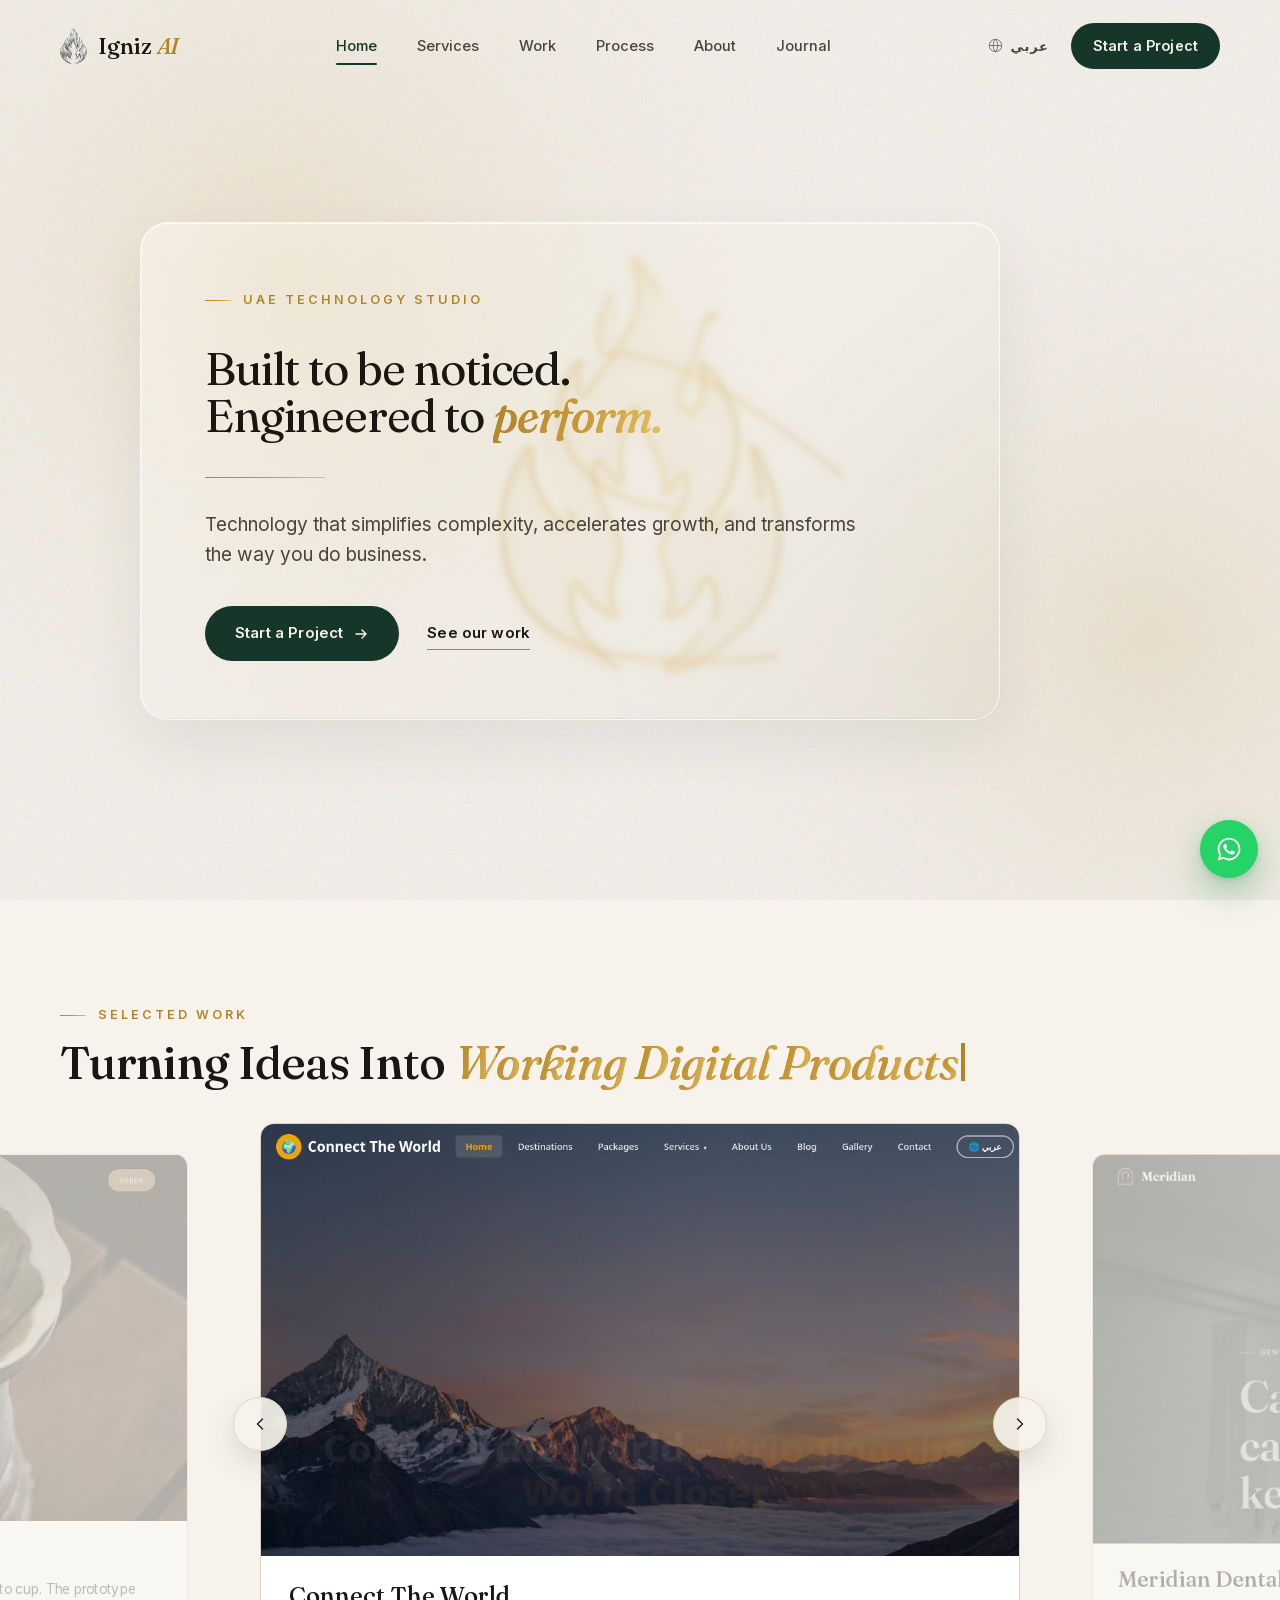
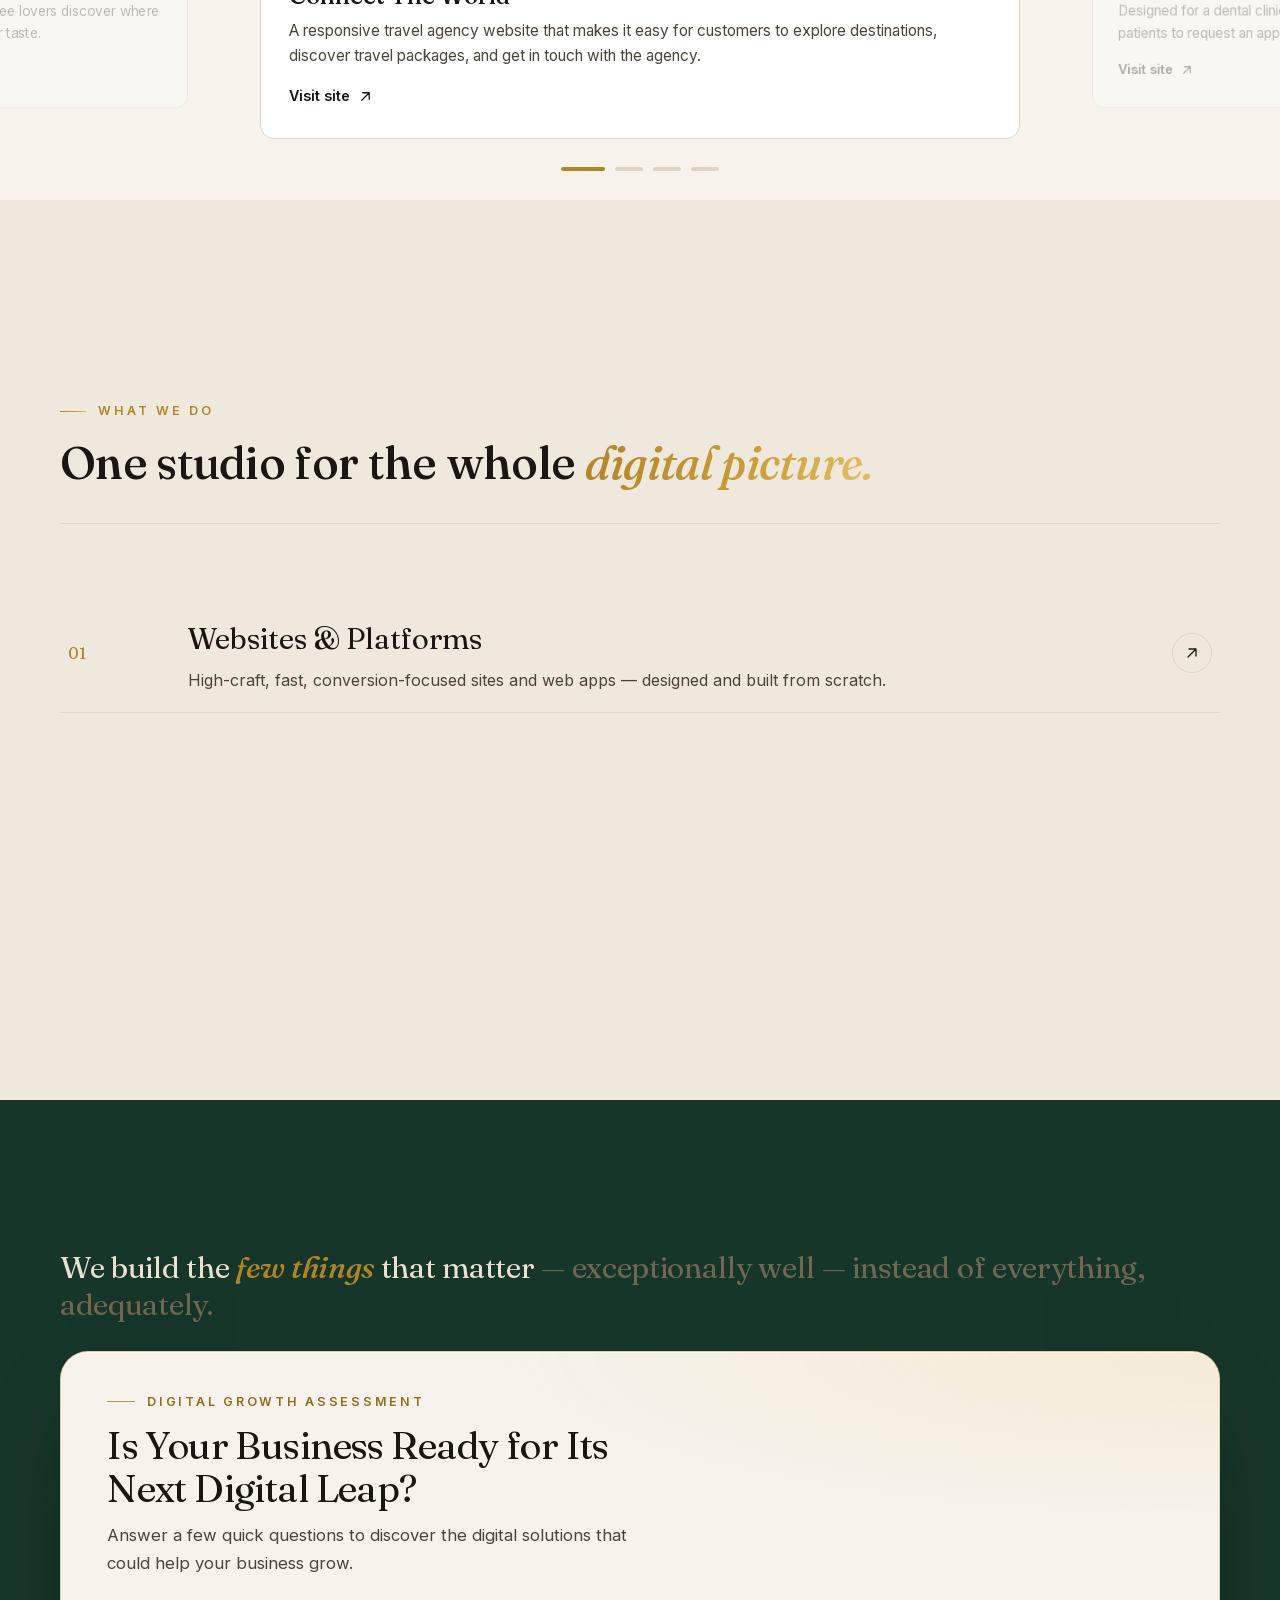
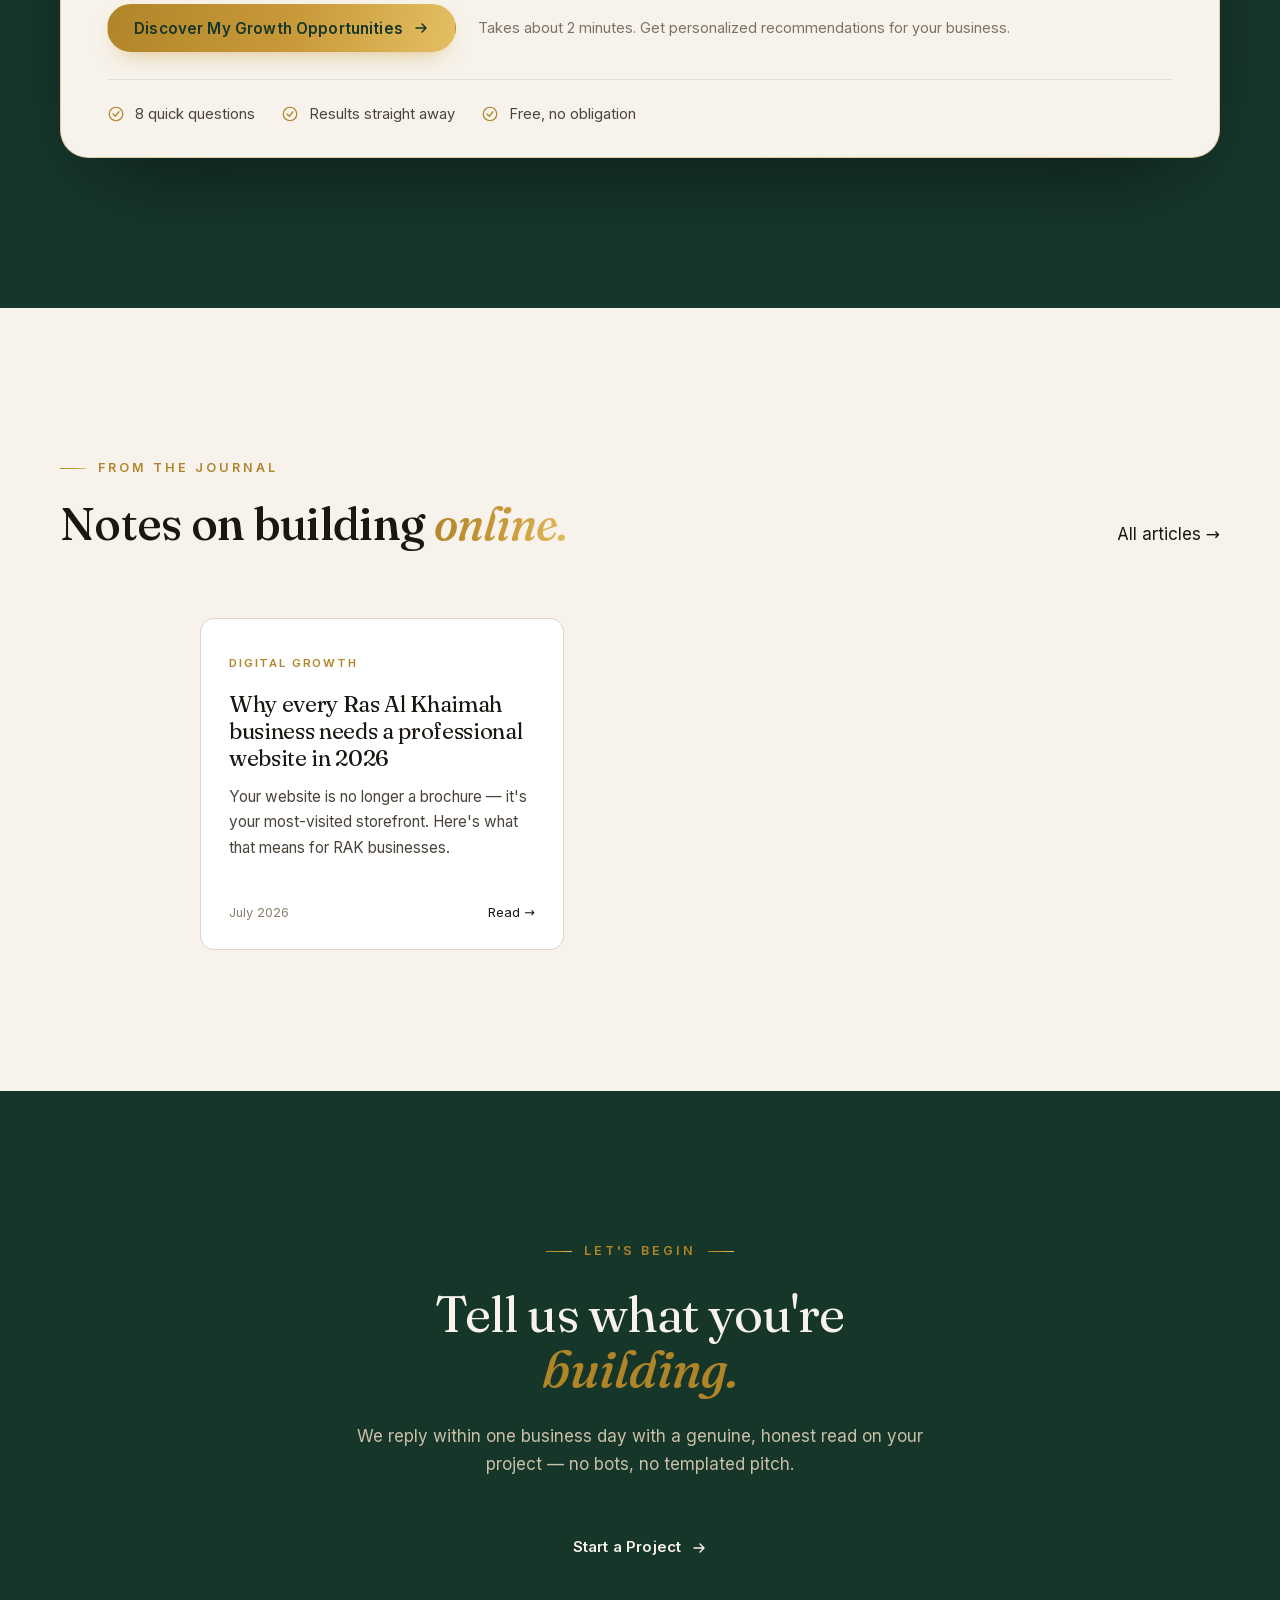
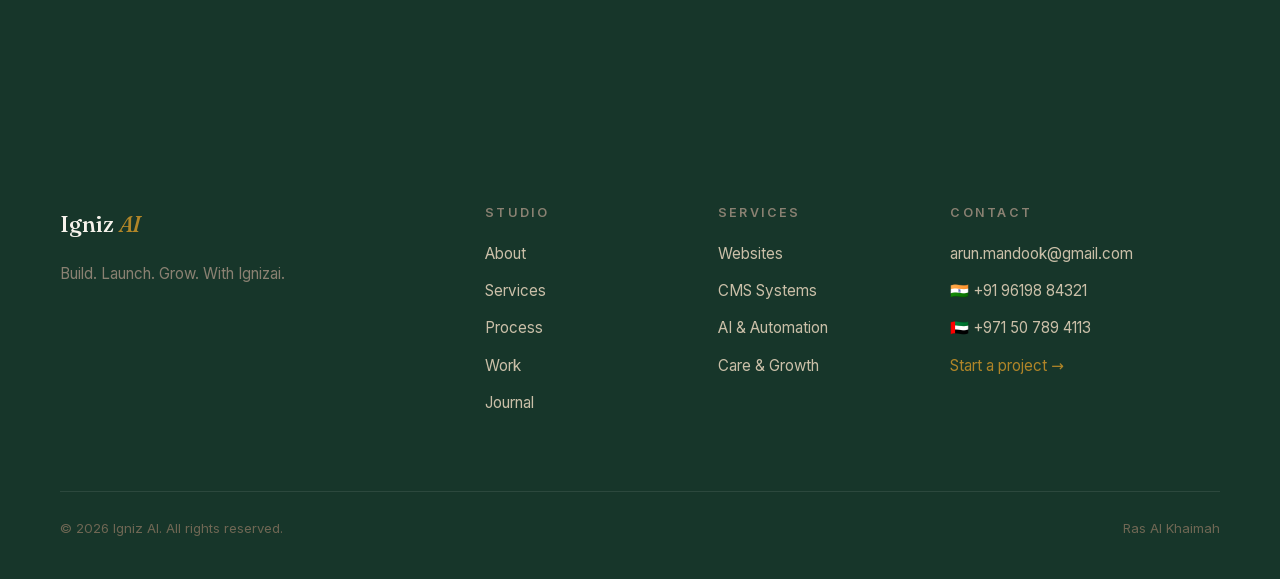
==== index.html @ 38538047 "Digital Growth Quiz with Quiz_Leads tab" ====
<!DOCTYPE html>
<html lang="en">
<head>
  <meta charset="UTF-8" />
  <meta name="viewport" content="width=device-width, initial-scale=1.0, viewport-fit=cover" />
  <title>IgnizAI — Web Design, Development &amp; AI Studio in the UAE</title>
  <meta name="description" content="IgnizAI (Igniz AI) is a web design, development and AI studio in Ras Al Khaimah, UAE, building websites, platforms and AI systems that grow your business." />
  <link rel="icon" href="/favicon.ico" sizes="any">
  <link rel="icon" type="image/png" sizes="48x48" href="/assets/seo/favicon-48.png">
  <link rel="icon" type="image/png" sizes="96x96" href="/assets/seo/favicon-96.png">
  <link rel="icon" type="image/png" sizes="192x192" href="/assets/seo/icon-192.png">
  <link rel="apple-touch-icon" href="/assets/seo/apple-touch-icon.png">
  <meta name="theme-color" content="#17362A">
  <link rel="canonical" href="https://ignizai.com/">
  <meta name="robots" content="index, follow, max-image-preview:large">
  <meta property="og:type" content="website">
  <meta property="og:site_name" content="IgnizAI">
  <meta property="og:title" content="IgnizAI — Web Design, Development &amp; AI Studio in the UAE">
  <meta property="og:description" content="IgnizAI (Igniz AI) is a web design, development and AI studio in Ras Al Khaimah, UAE, building websites, platforms and AI systems that grow your business.">
  <meta property="og:url" content="https://ignizai.com/">
  <meta property="og:image" content="https://ignizai.com/assets/seo/og-image.jpg">
  <meta property="og:image:width" content="1200">
  <meta property="og:image:height" content="630">
  <meta property="og:locale" content="en_US">
  <meta property="og:locale:alternate" content="ar_AE">
  <meta name="twitter:card" content="summary_large_image">
  <meta name="twitter:title" content="IgnizAI — Web Design, Development &amp; AI Studio in the UAE">
  <meta name="twitter:description" content="IgnizAI (Igniz AI) is a web design, development and AI studio in Ras Al Khaimah, UAE, building websites, platforms and AI systems that grow your business.">
  <meta name="twitter:image" content="https://ignizai.com/assets/seo/og-image.jpg">
  <script type="application/ld+json">
  {
    "@context": "https://schema.org",
    "@graph": [
      {
        "@type": "WebSite",
        "@id": "https://ignizai.com/#website",
        "url": "https://ignizai.com/",
        "name": "IgnizAI",
        "alternateName": [
          "Igniz AI",
          "Ignizai",
          "Igniz"
        ],
        "inLanguage": [
          "en",
          "ar"
        ],
        "publisher": {
          "@id": "https://ignizai.com/#organization"
        }
      },
      {
        "@type": "ProfessionalService",
        "@id": "https://ignizai.com/#organization",
        "name": "IgnizAI",
        "alternateName": [
          "Igniz AI",
          "Ignizai"
        ],
        "url": "https://ignizai.com/",
        "logo": "https://ignizai.com/assets/seo/icon-512.png",
        "image": "https://ignizai.com/assets/seo/og-image.jpg",
        "description": "Web design, development and AI studio in Ras Al Khaimah, UAE, building websites, platforms and AI systems for growing businesses.",
        "email": "arun.mandook@gmail.com",
        "telephone": "+971507894113",
        "address": {
          "@type": "PostalAddress",
          "addressLocality": "Ras Al Khaimah",
          "addressCountry": "AE"
        },
        "areaServed": [
          "AE",
          "IN"
        ],
        "founder": {
          "@type": "Person",
          "name": "Arun Mandook",
          "jobTitle": "Founder & CEO"
        },
        "knowsAbout": [
          "Website design",
          "Web development",
          "Mobile apps",
          "CRM and business automation",
          "Content management systems",
          "AI automation"
        ]
      }
    ]
  }
  </script>
  <link rel="preload" as="font" type="font/woff2" href="assets/fonts/fraunces-normal-500.woff2" crossorigin>
  <link rel="preload" as="font" type="font/woff2" href="assets/fonts/inter-normal-400.woff2" crossorigin>
  <link rel="stylesheet" href="assets/theme.css">
  <link rel="stylesheet" href="assets/quiz.css">
  <link rel="preconnect" href="https://images.unsplash.com" crossorigin>

  <style id="page-styles">
    /* ===================== NAV ===================== */
    .nav { position:fixed; top:0; left:0; right:0; z-index:900; height:var(--nav-h);
      display:flex; align-items:center; transition:background .5s var(--ease), box-shadow .5s var(--ease), height .5s var(--ease); }
    .nav__inner { display:flex; align-items:center; justify-content:space-between; width:100%; }
    .nav.is-solid { background:rgba(247,243,236,0.86); backdrop-filter:blur(14px) saturate(120%);
      -webkit-backdrop-filter:blur(14px) saturate(120%); box-shadow:0 1px 0 var(--line); height:72px; }
    .brand { display:inline-flex; align-items:center; gap:11px; }
    .brand__mark { width:auto; height:36px; flex-shrink:0; display:block; }
    .brand__name { font-family:var(--font-display); font-size:1.4rem; font-weight:500; color:var(--ink); letter-spacing:-0.01em; }
    .brand__name .ital { color:var(--gold); }
    .nav__links { display:flex; align-items:center; gap:34px; }
    .nav__links a { font-size:0.92rem; font-weight:500; color:var(--ink-2); }
    .nav__links a.active { color:var(--ink); }
    .nav__right { display:flex; align-items:center; gap:22px; }
    .lang-btn { display:inline-flex; align-items:center; gap:7px; font-size:0.82rem; font-weight:600;
      letter-spacing:0.06em; color:var(--ink-2); }
    .lang-btn svg { opacity:.7; }
    .nav__cta { font-size:0.9rem; font-weight:600; padding:11px 22px; }
    .hamburger { display:none; flex-direction:column; gap:5px; width:26px; }
    .hamburger span { height:1.5px; background:var(--ink); border-radius:2px; transition:transform .4s var(--ease), opacity .3s; }
    .hamburger.open span:nth-child(1){ transform:translateY(6.5px) rotate(45deg); }
    .hamburger.open span:nth-child(2){ opacity:0; }
    .hamburger.open span:nth-child(3){ transform:translateY(-6.5px) rotate(-45deg); }
    .mobile-menu { position:fixed; inset:0; z-index:850; background:var(--bg); display:flex; flex-direction:column;
      align-items:center; justify-content:center; gap:26px; opacity:0; pointer-events:none; transition:opacity .4s var(--ease); }
    .mobile-menu.open { opacity:1; pointer-events:all; }
    .mobile-menu a { font-family:var(--font-display); font-size:2rem; color:var(--ink); }
    .mobile-menu a .num { font-size:.9rem; color:var(--gold); font-family:var(--font-body); vertical-align:super; margin-right:8px; }

    /* ===================== HERO ===================== */
    .hero { position:relative; min-height:100vh; display:flex; align-items:center; overflow:hidden;
      padding:calc(var(--nav-h) + 40px) 0 90px; }
    .hero__grain { position:absolute; inset:0; z-index:1; pointer-events:none; opacity:.5;
      background-image:url("data:image/svg+xml,%3Csvg xmlns='http://www.w3.org/2000/svg' width='140' height='140'%3E%3Cfilter id='n'%3E%3CfeTurbulence type='fractalNoise' baseFrequency='0.9' numOctaves='2'/%3E%3C/filter%3E%3Crect width='140' height='140' filter='url(%23n)' opacity='0.5'/%3E%3C/svg%3E"); }
    .hero__inner { position:relative; z-index:2; max-width:1080px; }
    /* Hero content sits in a frosted-glass card over the moving gold ribbons */
    .hero__glass { position:relative; max-width:860px; padding:clamp(28px, 4.5vw, 60px) clamp(24px, 5vw, 64px);
      border-radius:28px; background:linear-gradient(140deg, rgba(255,255,255,0.16) 0%, rgba(255,255,255,0.06) 60%, rgba(23,54,42,0.03) 100%);
      border:1px solid rgba(255,255,255,0.65);
      -webkit-backdrop-filter:blur(3px) saturate(115%); backdrop-filter:blur(3px) saturate(115%);
      box-shadow:inset 0 1px 0 rgba(255,255,255,0.75), inset 1px 0 0 rgba(255,255,255,0.35), inset 0 -1px 0 rgba(23,54,42,0.05),
        0 24px 60px rgba(23,54,42,0.07); }
    .hero__glass::before { content:''; position:absolute; inset:0; border-radius:inherit; pointer-events:none;
      background:linear-gradient(120deg, rgba(255,255,255,0.28), rgba(255,255,255,0) 38%); }
    .hero__glass > * { position:relative; }
    .hero__glass .hero__actions { margin-top:36px; }
    @supports not ((backdrop-filter:blur(1px)) or (-webkit-backdrop-filter:blur(1px))) { .hero__glass { background:rgba(247,243,236,0.35); } }
    @media (max-width:600px){
      .hero__glass { border-radius:22px; padding:26px 22px 24px; }
      .hero__glass .hero__eyebrow { margin-bottom:18px; }
      .hero__glass .hero__rule { margin:20px 0 16px; }
      .hero__glass .hero__lead { font-size:16px; line-height:1.55; }
      .hero__glass .hero__actions { margin-top:22px; gap:14px 22px; }
    }
    .hero__eyebrow { margin-bottom:34px; opacity:0; transform:translateY(14px); transition:all .9s var(--ease) .1s; }
    .is-lit .hero__eyebrow { opacity:1; transform:none; }
    .hero__title { font-family:var(--font-display); font-weight:400; font-size:var(--fs-h2);
      line-height:1.02; letter-spacing:-0.025em; color:var(--ink); }
    .hero__title .ital { font-weight:500; }
    .hero__title--split .tw-line { display:block; }
    .hero__title--split .sr-mask { display:inline-block; overflow:hidden; vertical-align:top;
      padding:0.06em 0.04em 0.14em; margin:-0.06em -0.04em -0.14em; }
    .hero__title--split .sr-word { display:inline-block; }
    .hero__title--split.sr-armed .sr-word { transform:translateY(110%) rotate(4deg); opacity:0;
      transition-property:transform, opacity; transition-timing-function:var(--ease); }
    .hero__title--split.sr-armed.sr-go .sr-word { transform:none; opacity:1; }
    .hero__rule { width:120px; height:1px; background:var(--grad-gold); margin:38px 0 32px; transform:scaleX(0); transform-origin:left; }
    .is-lit .hero__rule { transform:scaleX(1); transition:transform 1.2s var(--ease) .55s; }
    .hero__lead { max-width:56ch; font-size:19px; color:var(--ink-2); line-height:1.6;
      opacity:0; transform:translateY(16px); transition:all 1s var(--ease) .6s; }
    .is-lit .hero__lead { opacity:1; transform:none; }
    .hero__actions { display:flex; align-items:center; gap:28px; margin-top:44px; flex-wrap:wrap;
      opacity:0; transform:translateY(16px); transition:all 1s var(--ease) .75s; }
    .is-lit .hero__actions { opacity:1; transform:none; }
    .hero__serial { position:absolute; z-index:2; left:var(--gutter); bottom:38px; display:flex; align-items:center; gap:14px;
      font-size:.74rem; letter-spacing:0.22em; text-transform:uppercase; color:var(--ink-3);
      opacity:0; transition:opacity 1s ease 1.1s; }
    .is-lit .hero__serial { opacity:1; }
    .hero__scroll { position:absolute; z-index:2; right:var(--gutter); bottom:38px; display:flex; align-items:center; gap:12px;
      font-size:.72rem; letter-spacing:0.2em; text-transform:uppercase; color:var(--ink-3);
      opacity:0; transition:opacity 1s ease 1.1s; }
    .is-lit .hero__scroll { opacity:1; }
    .hero__scroll .bar { width:46px; height:1px; background:var(--ink-3); position:relative; overflow:hidden; }
    .hero__scroll .bar::after { content:''; position:absolute; inset:0; background:var(--gold);
      transform:translateX(-100%); animation:scrollbar 2.4s var(--ease) infinite; }
    @keyframes scrollbar { 0%{transform:translateX(-100%)} 55%{transform:translateX(0)} 100%{transform:translateX(101%)} }
    @media (max-width:760px){ .hero__serial,.hero__scroll{ display:none; } }

    /* ===================== SECTION SHELL ===================== */
    .section { padding:var(--section-y) 0; position:relative; }
    .section--alt { background:var(--bg-alt); }
    .section--dark { background:var(--espresso); color:#E9E1D2; }
    .section--dark h2,.section--dark h3 { color:#F7F3EC; }
    .sec-head { max-width:760px; margin-bottom:70px; }
    .sec-head h2 { font-size:var(--fs-h2); margin:22px 0 0; }
    .sec-head .lead { margin-top:22px; font-size:var(--fs-lead); color:var(--ink-2); max-width:58ch; }
    .section--dark .sec-head .lead { color:#C9BFA e; color:#cabfa8; }

    /* Manifesto (why) — asymmetric editorial split */
    .manifesto { display:grid; grid-template-columns:5fr 7fr; gap:70px; align-items:start; }
    .manifesto__aside { position:sticky; top:120px; }
    .manifesto__aside .num { font-family:var(--font-display); font-size:1rem; color:var(--gold); letter-spacing:.1em; }
    .manifesto__big { font-family:var(--font-display); font-size:clamp(1.7rem,2.6vw,2.5rem); line-height:1.25; color:var(--ink); font-weight:400; }
    .manifesto__big .ital { color:var(--gold); }
    .manifesto__body p { margin-bottom:1.5em; color:var(--ink-2); font-size:1.1rem; line-height:1.75; }
    .manifesto__body p:last-child { margin-bottom:0; }
    .manifesto__body strong { color:var(--ink); font-weight:600; }

    /* Services — editorial numbered rows */
    .svc-list { border-top:1px solid var(--line); }
    .svc-row { display:grid; grid-template-columns:90px 1fr auto; gap:30px; align-items:center;
      padding:38px 8px; border-bottom:1px solid var(--line); position:relative; cursor:default; transition:padding .5s var(--ease); }
    .svc-row::before { content:''; position:absolute; left:0; top:0; bottom:0; width:0; background:var(--gold-soft); z-index:-1; transition:width .5s var(--ease); }
    .svc-row:hover { padding-left:26px; }
    .svc-row:hover::before { width:100%; }
    .svc-row__num { font-family:var(--font-display); font-size:1rem; color:var(--gold); }
    .svc-row__title { font-family:var(--font-display); font-size:clamp(1.5rem,2.4vw,2.1rem); color:var(--ink); font-weight:400; }
    .svc-row__desc { color:var(--ink-2); font-size:1rem; max-width:46ch; margin-top:6px; }
    .svc-row__arrow { width:46px; height:46px; border:1px solid var(--line); border-radius:50%; display:flex; align-items:center; justify-content:center;
      color:var(--ink); transition:background .4s var(--ease), color .4s, border-color .4s, transform .4s var(--ease); }
    .svc-row:hover .svc-row__arrow { background:var(--espresso); color:var(--gold); border-color:var(--espresso); transform:rotate(-45deg); }
    @media (max-width:760px){ .svc-row{ grid-template-columns:56px 1fr; } .svc-row__arrow{ display:none; } }
    /* "What we do" fits in one screen: the section is exactly one viewport tall
       (below the fixed nav) and its spacing scales with the screen height */
    #services { min-height:100vh; min-height:100svh; box-sizing:border-box; display:flex; align-items:center;
      padding:calc(var(--nav-h) + clamp(14px,4vh,56px)) 0 clamp(14px,4vh,56px); }
    #services > .container { width:100%; }
    #services .sec-head { margin-bottom:clamp(18px,4vh,48px); max-width:none; }
    #services .sec-head h2 { margin-top:clamp(10px,1.8vh,22px); font-size:min(var(--fs-h2), 6.2vh); }
    #services .svc-row { padding:clamp(10px,2.3vh,28px) 8px; }
    #services .svc-row__title { font-size:clamp(1.15rem, min(2.3vw, 3.6vh), 2rem); }
    #services .svc-row__desc { max-width:none; margin-top:4px; font-size:clamp(.86rem, 2vh, 1rem); line-height:1.5; }
    #services .svc-row__arrow { width:40px; height:40px; }
    @media (max-width:760px){
      #services .svc-row { grid-template-columns:30px 1fr; gap:12px; align-items:start; padding:clamp(8px,1.6vh,16px) 4px; }
      #services .svc-row__num { font-size:.9rem; padding-top:.2em; }
      #services .svc-row__title { font-size:clamp(1.05rem, 2.8vh, 1.35rem); }
      #services .svc-row__desc { font-size:clamp(.8rem, 1.9vh, .92rem); line-height:1.4; }
      #services .sec-head h2 { font-size:min(var(--fs-h2), 4.6vh); }
    }

    /* Pinned statement */
    .statement { min-height:82vh; display:flex; align-items:center; }
    .statement__text { font-family:var(--font-display); font-weight:400; font-size:clamp(2rem,4.4vw,4rem);
      line-height:1.18; letter-spacing:-0.02em; max-width:20ch; }
    .statement__text .ital { color:var(--gold); }
    .statement__text .dim { color:#7d7461; }
    .section--dark .statement__text .dim { color:#6f6754; }

    /* Stats */
    .stats { display:grid; grid-template-columns:repeat(4,1fr); gap:30px; }
    .stat__num { font-family:var(--font-display); font-size:clamp(2.6rem,4vw,3.8rem); color:var(--ink); font-weight:400; line-height:1; }
    .section--dark .stat__num { color:#F7F3EC; }
    .stat__num .gold-text { font-style:italic; }
    .stat__label { margin-top:14px; font-size:.82rem; letter-spacing:.14em; text-transform:uppercase; color:var(--ink-3); }
    .section--dark .stat__label { color:#a99f89; }
    @media (max-width:760px){ .stats{ grid-template-columns:1fr 1fr; gap:44px 24px; } }

    /* Pull-quote */
    .quote { max-width:900px; margin:0 auto; text-align:center; }
    .quote__mark { font-family:var(--font-display); font-style:italic; font-size:5rem; color:var(--gold); line-height:.6; }
    .quote__text { font-family:var(--font-display); font-weight:400; font-size:clamp(1.6rem,3vw,2.5rem); line-height:1.3; color:var(--ink); margin:20px 0 30px; }
    .quote__text .ital { color:var(--gold); }
    .quote__by { font-size:.85rem; letter-spacing:.14em; text-transform:uppercase; color:var(--ink-3); }

    /* Journal (blog) cards */
    .journal { display:grid; grid-template-columns:repeat(3,1fr); gap:34px; }
    .jcard { background:var(--surface); border:1px solid var(--line); border-radius:var(--radius-md); overflow:hidden;
      display:flex; flex-direction:column; transition:transform .5s var(--ease), box-shadow .5s var(--ease); }
    .jcard:hover { transform:translateY(-6px); box-shadow:0 26px 50px rgba(33,28,21,0.12); }
    .jcard__top { padding:28px 28px 0; }
    .jcard__tag { font-size:.72rem; letter-spacing:.16em; text-transform:uppercase; color:var(--gold); font-weight:600; }
    .jcard__title { font-family:var(--font-display); font-size:1.4rem; line-height:1.2; color:var(--ink); margin:16px 0 12px; font-weight:400; }
    .jcard__ex { color:var(--ink-2); font-size:.96rem; padding:0 28px; flex:1; }
    .jcard__foot { padding:20px 28px 26px; display:flex; align-items:center; justify-content:space-between;
      font-size:.8rem; color:var(--ink-3); margin-top:22px; }
    @media (max-width:900px){ .journal{ grid-template-columns:1fr; max-width:520px; } }

    /* CTA band */
    .cta-band { text-align:center; }
    .cta-band h2 { font-size:clamp(2.2rem,4vw,3.6rem); color:#F7F3EC; max-width:18ch; margin:24px auto 0; font-weight:400; }
    .cta-band h2 .ital { color:var(--gold); }
    .cta-band .lead { color:#c9bfa8; margin:26px auto 42px; max-width:52ch; }

    /* Footer */
    .footer { background:var(--espresso); color:#b8ae98; padding:90px 0 40px; }
    .footer__grid { display:grid; grid-template-columns:2fr 1fr 1fr 1.4fr; gap:40px; }
    .footer h4 { font-family:var(--font-body); font-size:.78rem; letter-spacing:.18em; text-transform:uppercase; color:#8a8172; margin-bottom:22px; font-weight:600; }
    .footer a { display:block; color:#cabfa8; margin-bottom:12px; font-size:.95rem; }
    .footer a:hover { color:var(--gold); }
    .footer__brand .brand__name { color:#F7F3EC; }
    .footer__brand p { margin-top:18px; max-width:34ch; color:#8a8172; font-size:.95rem; line-height:1.7; }
    .footer__bottom { margin-top:64px; padding-top:26px; border-top:1px solid rgba(255,255,255,0.09);
      display:flex; justify-content:space-between; gap:16px; flex-wrap:wrap; font-size:.82rem; color:#6f6754; }
    @media (max-width:900px){ .footer__grid{ grid-template-columns:1fr 1fr; gap:40px 24px; } }

    /* Preloader */
    #preloader { position:fixed; inset:0; z-index:1000; background:var(--bg); display:flex; flex-direction:column;
      align-items:center; justify-content:center; gap:20px; transition:opacity .7s var(--ease), visibility .7s; }
    #preloader.done { opacity:0; visibility:hidden; }
    #preloader .pl-name { font-family:var(--font-display); font-size:2rem; color:var(--ink); opacity:0; animation:plfade .8s var(--ease) .15s forwards; }
    #preloader .pl-name .ital { color:var(--gold); }
    #preloader .pl-rule { width:0; height:1px; background:var(--grad-gold); animation:plrule 1.4s var(--ease) .4s forwards; }
    @keyframes plfade { to{ opacity:1; } }
    @keyframes plrule { to{ width:170px; } }

    @media (max-width:900px){ .manifesto{ grid-template-columns:1fr; gap:36px; } .manifesto__aside{ position:static; } }
    @media (max-width:900px){ .nav__links,.nav__right .lang-btn,.nav__cta{ display:none; } .hamburger{ display:flex; } }

    /* ===================== WORK SHOWCASE ===================== */
    .work-grid { display:grid; grid-template-columns:repeat(2,minmax(0,1fr)); gap:30px; }
    .work-card { display:flex; flex-direction:column; background:var(--surface); border:1px solid var(--line);
      border-radius:var(--radius-md); overflow:hidden; transition:transform .55s var(--ease), box-shadow .55s var(--ease), border-color .4s; }
    .work-card:hover { transform:translateY(-8px); box-shadow:0 30px 60px rgba(33,28,21,0.16); border-color:var(--gold); }
    .work-card__shot { position:relative; aspect-ratio:1200/850; overflow:hidden; background:var(--bg-alt); }
    .work-card__shot img { width:100%; height:100%; object-fit:cover; object-position:top center;
      transition:transform 1s var(--ease); }
    .work-card:hover .work-card__shot img { transform:scale(1.05); }
    .work-card__shot::after { content:''; position:absolute; inset:0; background:linear-gradient(180deg,rgba(23,54,42,0) 55%,rgba(23,54,42,0.28) 100%);
      opacity:0; transition:opacity .5s var(--ease); }
    .work-card:hover .work-card__shot::after { opacity:1; }
    .work-card__visit { position:absolute; top:16px; right:16px; width:42px; height:42px; border-radius:50%;
      background:rgba(247,243,236,0.92); color:var(--forest); display:flex; align-items:center; justify-content:center;
      transform:translateY(-8px) scale(.9); opacity:0; transition:all .5s var(--ease); }
    .work-card:hover .work-card__visit { transform:none; opacity:1; }
    .work-card__body { padding:26px 28px 30px; display:flex; flex-direction:column; gap:10px; flex:1; }
    .work-card__domain { font-family:var(--font-body); font-size:.78rem; letter-spacing:.06em; color:var(--gold);
      font-weight:600; display:inline-flex; align-items:center; gap:7px; }
    .work-card__domain::before { content:''; width:6px; height:6px; border-radius:50%; background:var(--gold); flex-shrink:0; }
    .work-card__name { font-family:var(--font-display); font-size:1.5rem; color:var(--ink); font-weight:500; line-height:1.15; }
    .work-card__desc { color:var(--ink-2); font-size:.96rem; line-height:1.6; }
    .work-card__cta { margin-top:6px; font-size:.9rem; font-weight:600; color:var(--ink); display:inline-flex; align-items:center; gap:8px; }
    .work-card:hover .work-card__cta { color:var(--gold); }
    /* Card actions: "Visit site" link + (touch only) "Key features" toggle */
    .work-card { cursor:default; }
    .work-carousel__track > .work-card.is-active { cursor:pointer; }
    .work-card__actions { display:flex; align-items:center; justify-content:space-between; gap:14px; margin-top:6px; }
    .work-card__actions .work-card__cta { margin-top:0; }
    .work-card__more, .work-card__close { display:none; }
    .work-card__features .work-card__cta { color:var(--gold-2); }

    /* Touch screens (no hover): features open as a panel over the card with a
       "Key features" button, and close with the × button */
    @media (hover:none){
      .work-card__more { display:inline-flex; align-items:center; gap:8px; min-height:44px; padding:0 16px;
        border-radius:100px; border:1px solid var(--line); background:var(--bg); color:var(--ink);
        font-family:var(--font-body); font-size:.86rem; font-weight:600; cursor:pointer; }
      .work-card__more svg { color:var(--gold); }
      .work-card__close { display:inline-flex; align-items:center; justify-content:center; position:absolute; top:10px; right:10px;
        width:44px; height:44px; border-radius:50%; border:1px solid rgba(201,154,58,0.4); background:rgba(247,243,236,0.06);
        color:#F7F3EC; cursor:pointer; z-index:2; }
      html[dir="rtl"] .work-card__close { right:auto; left:10px; }
      .work-card { overflow:hidden; }
      .work-carousel .work-card .work-card__shot { flex:1 1 auto; min-height:64px; }
      .work-carousel .work-card__body { padding:18px 20px 16px; gap:6px; }
      .work-carousel .work-card__name { font-size:1.3rem; }
      .work-carousel .work-card__desc { font-size:.92rem; line-height:1.5; display:-webkit-box; -webkit-line-clamp:3; -webkit-box-orient:vertical; overflow:hidden; }
      .work-carousel .work-card__actions { margin-top:4px; gap:10px; }
      .work-carousel .work-card__actions .work-card__cta { white-space:nowrap; font-size:.86rem; min-height:44px; align-items:center; }
      .work-carousel .work-card__more { white-space:nowrap; padding:0 14px; font-size:.82rem; }
      .work-carousel .work-card__actions svg { flex-shrink:0; }
      .work-card__features { position:absolute; inset:0; padding:22px 22px 20px; gap:14px; overflow-y:auto; overscroll-behavior:contain;
        -webkit-overflow-scrolling:touch; opacity:0; visibility:hidden; transform:translateY(16px); pointer-events:none;
        transition:opacity .35s var(--ease), transform .45s var(--ease), visibility 0s linear .45s; }
      .work-card__features .eyebrow-sm { padding-right:48px; line-height:44px; margin-top:-12px; }
      .work-card.show-features .work-card__features { opacity:1; visibility:visible; transform:none; pointer-events:auto;
        transition:opacity .35s var(--ease), transform .45s var(--ease), visibility 0s; }
      .work-card.show-features .work-card__features li { opacity:1; transform:none; }
      .work-card__features li { font-size:.9rem; }
      .work-card__meta { font-size:.84rem; }
      .work-card__features > .work-card__cta { display:inline-flex; min-height:44px; align-items:center; margin-top:4px; }
    }
    @media (hover:none) and (max-height:700px){ .work-carousel .work-card__desc { -webkit-line-clamp:2; } }
    .work-carousel.features-open .work-carousel__btn { opacity:0; pointer-events:none; }
    .work-carousel__btn { transition:background .3s, color .3s, border-color .3s, opacity .3s; }

    /* ---- Selected work carousel (driven by editorial.js) ----
       One project centred and in focus; neighbours peek in faded on each side. */
    .work-carousel { --slide-w:min(760px, 62vw); --gap:34px; position:relative; }
    #work-showcase { overflow-x:clip; }
    /* The whole Selected work section is one screen tall: heading + carousel + dots.
       editorial.js sets --card-h to whatever height is left for the cards. */
    #work-showcase { min-height:100vh; min-height:100svh; box-sizing:border-box; display:flex; align-items:center;
      padding:calc(72px + clamp(12px, 2.4vh, 28px)) 0 clamp(14px, 3vh, 32px); }
    #work-showcase > .container { width:100%; }
    #work-showcase .sec-head { margin-bottom:clamp(12px, 2.6vh, 34px) !important; }
    #work-showcase .sec-head h2 { margin-top:clamp(8px, 1.4vh, 20px) !important; font-size:min(var(--fs-h2), 5.6vh); }
    #work-showcase .work-carousel__viewport { padding:12px 0 22px; }
    @media (max-width:600px){ #work-showcase .sec-head { gap:8px !important; } #work-showcase .sec-head .link-gold { font-size:.9rem; } }
    .work-carousel__stage { position:relative; margin-left:calc(50% - 50vw); margin-right:calc(50% - 50vw); }
    .work-carousel__viewport { overflow:hidden; padding:16px 0 40px; direction:ltr; }
    .work-carousel__track { display:flex; gap:var(--gap); align-items:stretch; will-change:transform; }
    .work-carousel__track > .work-card { flex:0 0 var(--slide-w); min-width:0;
      opacity:.32; transform:scale(.9); filter:saturate(.6);
      transition:opacity .6s var(--ease), transform .6s var(--ease), filter .6s var(--ease), box-shadow .55s var(--ease), border-color .4s; }
    html[dir="rtl"] .work-carousel__track > .work-card { direction:rtl; }
    .work-carousel__track > .work-card.is-active { opacity:1; transform:none; filter:none; }
    .work-carousel__track > .work-card:not(.is-active) { cursor:pointer; }
    .work-carousel__track > .work-card:not(.is-active):hover { transform:scale(.9); box-shadow:none; border-color:var(--line); }
    .work-carousel__track > .work-card.is-active:hover { transform:translateY(-6px); }
    .work-carousel__track > .work-card:not(.is-active) .work-card__features,
    .work-carousel__track > .work-card:not(.is-active) .work-card__visit { visibility:hidden; }
    .work-carousel__btn { position:absolute; top:calc(50% - 12px); transform:translateY(-50%); z-index:5;
      width:54px; height:54px; border-radius:50%; border:1px solid var(--line); background:rgba(247,243,236,0.92);
      color:var(--ink); display:inline-flex; align-items:center; justify-content:center; cursor:pointer;
      box-shadow:0 12px 30px rgba(23,54,42,0.14); transition:background .3s, color .3s, border-color .3s, transform .3s; }
    .work-carousel__btn:hover, .work-carousel__btn:focus-visible { background:var(--forest); color:var(--gold-2); border-color:var(--forest); }
    .work-carousel__btn--prev { left:calc(50% - var(--slide-w) / 2 - 27px); }
    .work-carousel__btn--next { right:calc(50% - var(--slide-w) / 2 - 27px); }
    .work-carousel__dots { display:flex; justify-content:center; gap:10px; margin-top:6px; }
    .work-carousel__dot { width:28px; height:4px; border-radius:4px; background:var(--line); border:0; padding:0; cursor:pointer;
      transition:background .3s, width .3s var(--ease); }
    .work-carousel__dot[aria-selected="true"] { background:var(--gold); width:44px; }
    @media (max-width:1000px){ .work-carousel { --slide-w:min(600px, 78vw); --gap:18px; } }
    @media (max-width:600px){ .work-carousel { --slide-w:84vw; --gap:12px; }
      .work-carousel__btn { width:42px; height:42px; }
      .work-carousel__btn--prev { left:4px; } .work-carousel__btn--next { right:4px; } }
    @media (hover:none){ .work-carousel__track { align-items:stretch; } }
    /* Fit the carousel to the screen: every slide is exactly one "screen" tall
       (viewport minus the fixed nav, slide padding and the dots), and the
       screenshot area flexes to fill whatever the text leaves. */
    .work-carousel { --card-h:clamp(420px, calc(100svh - 190px), 860px); }
    .work-carousel__track > .work-card { height:var(--card-h); }
    .work-carousel .work-card__shot { aspect-ratio:auto; flex:1 1 auto; min-height:140px; }
    .work-carousel .work-card__body { flex:0 0 auto; }
    .work-carousel .work-card__features { overflow-y:auto; overscroll-behavior:contain; }
    @media (max-height:800px) and (hover:hover){
      .work-carousel .work-card__features { padding:20px 24px 18px; gap:10px; }
      .work-carousel .work-card__features ul { gap:5px; }
      .work-carousel .work-card__features li { font-size:.84rem; line-height:1.38; }
      .work-carousel .work-card__meta { padding-top:10px; row-gap:4px; font-size:.8rem; }
    }

    /* Hover panel: key features over the whole card */
    .work-card { position:relative; }
    .work-card__features { position:absolute; inset:0; z-index:3; display:flex; flex-direction:column; gap:18px;
      padding:30px 30px 28px; background:#0F251C; color:#F3EBDD;
      opacity:0; transform:translateY(14px); pointer-events:none;
      transition:opacity .45s var(--ease), transform .55s var(--ease); }
    .work-card:hover .work-card__features, .work-card:focus-visible .work-card__features { opacity:1; transform:none; }
    .work-card__features .eyebrow-sm { font-size:.72rem; letter-spacing:.22em; text-transform:uppercase; color:var(--gold-2); font-weight:600; }
    .work-card__features ul { list-style:none; margin:0; padding:0; display:flex; flex-direction:column; gap:10px; }
    .work-card__features li { position:relative; padding-left:22px; font-size:.93rem; line-height:1.45; color:#E4DCCB;
      opacity:0; transform:translateX(-6px); transition:opacity .4s var(--ease), transform .5s var(--ease); }
    .work-card__features li::before { content:''; position:absolute; left:0; top:.62em; width:12px; height:1px; background:var(--gold-2); }
    .work-card:hover .work-card__features li, .work-card:focus-visible .work-card__features li { opacity:1; transform:none; }
    .work-card__features li:nth-child(1){ transition-delay:.08s } .work-card__features li:nth-child(2){ transition-delay:.13s }
    .work-card__features li:nth-child(3){ transition-delay:.18s } .work-card__features li:nth-child(4){ transition-delay:.23s }
    .work-card__features li:nth-child(5){ transition-delay:.28s } .work-card__features li:nth-child(6){ transition-delay:.33s }
    .work-card__meta { margin:0; padding-top:16px; grid-template-columns:auto 1fr; column-gap:14px; border-top:1px solid rgba(201,154,58,0.35); display:grid; row-gap:8px; font-size:.88rem; line-height:1.45; }
    .work-card__meta div { display:contents; }
    .work-card__meta dt { color:var(--gold-2); font-weight:600; }
    .work-card__features li strong { color:#F7F3EC; font-weight:600; }
    .work-card__meta dd { margin:0; color:#E4DCCB; }
    .work-card__features .work-card__cta { margin-top:auto; color:var(--gold-2); }
    /* Narrow three-column layouts: tighten the hover panel so it fits */
    @media (max-width:1240px) and (min-width:1001px){
      .work-card__features { padding:22px 22px 20px; gap:12px; }
      .work-card__features ul { gap:6px; }
      .work-card__features li { font-size:.85rem; line-height:1.4; }
      .work-card__meta { padding-top:12px; row-gap:5px; font-size:.82rem; }
    }
    @media (max-width:1000px){ .work-grid{ grid-template-columns:1fr; max-width:600px; margin-inline:auto; } }

    /* What we do 01–04: each row slides up over 1.5s when it scrolls into view — every time,
       scrolling down or back up (rows reset while off screen) */
    .svc-rise { opacity:0; translate:0 70px;
      transition:opacity 1.5s var(--ease), translate 1.5s var(--ease), padding .5s var(--ease); }
    .svc-rise.is-up { opacity:1; translate:0 0; }
    .svc-rise.anim-reset { transition:none !important; }
    @media (prefers-reduced-motion: reduce){ .svc-rise { opacity:1 !important; translate:none !important; } }

    /* Journal cards: swipe in from the right one after another, every time they scroll into view */
    #journal { overflow-x:hidden; overflow-x:clip; }
    .jcard-swipe { opacity:0; translate:140px 0;
      transition:opacity 1.1s var(--ease), translate 1.1s var(--ease), transform .5s var(--ease), box-shadow .5s var(--ease); }
    html[dir="rtl"] .jcard-swipe { translate:-140px 0; }
    .jcard-swipe.is-up.is-up { opacity:1; translate:0 0; }
    .jcard-swipe.anim-reset { transition:none !important; }
    @media (prefers-reduced-motion: reduce){ .jcard-swipe { opacity:1 !important; translate:none !important; } }
  </style>
</head>
<body>

<!-- ===== Preloader ===== -->
<div id="preloader" aria-hidden="true">
  <div class="pl-name">Igniz <span class="ital">AI</span></div>
  <div class="pl-rule"></div>
</div>

<div id="page-root">

<!-- ===== Nav ===== -->
<nav class="nav" id="nav" aria-label="Primary">
  <div class="container nav__inner">
    <a href="index.html" class="brand" aria-label="Igniz AI home">
      <img class="brand__mark" src="assets/Ignizailogo-nav.png" alt="" width="27" height="36">
      <span class="brand__name">Igniz <span class="ital">AI</span></span>
    </a>

    <div class="nav__links">
      <a href="index.html" class="active" data-i18n="nav-home">Home</a>
      <a href="services.html" data-i18n="nav-services">Services</a>
      <a href="work.html" data-i18n="nav-work">Work</a>
      <a href="process.html" data-i18n="nav-process">Process</a>
      <a href="about.html" data-i18n="nav-about">About</a>
      <a href="blog.html" data-i18n="nav-blog">Journal</a>
    </div>

    <div class="nav__right">
      <button class="lang-btn" id="langToggleBtn" aria-label="Switch language">
        <svg width="15" height="15" viewBox="0 0 24 24" fill="none" stroke="currentColor" stroke-width="1.6" aria-hidden="true"><circle cx="12" cy="12" r="10"/><path d="M2 12h20M12 2a15 15 0 0 1 0 20M12 2a15 15 0 0 0 0 20"/></svg>
        <span id="langBtnLabel">عربي</span>
      </button>
      <a href="contact.html" class="btn btn--gold nav__cta"><span data-i18n="nav-cta">Start a Project</span></a>
      <button class="hamburger" id="hamburger" aria-label="Open menu" aria-expanded="false"><span></span><span></span><span></span></button>
    </div>
  </div>
</nav>

<div class="mobile-menu" id="mobileMenu">
  <a href="index.html">Home</a>
  <a href="services.html">Services</a>
  <a href="work.html">Work</a>
  <a href="process.html">Process</a>
  <a href="about.html">About</a>
  <a href="blog.html">Journal</a>
  <a href="contact.html">Contact</a>
  <button class="lang-btn mobile-menu__lang" id="langToggleBtnMobile" aria-label="Switch language">
    <svg width="16" height="16" viewBox="0 0 24 24" fill="none" stroke="currentColor" stroke-width="1.6" aria-hidden="true"><circle cx="12" cy="12" r="10"/><path d="M2 12h20M12 2a15 15 0 0 1 0 20M12 2a15 15 0 0 0 0 20"/></svg>
    <span id="langBtnLabelMobile">عربي</span>
  </button>
</div>

<!-- ===== Hero ===== -->
<header class="hero" id="hero">
  <canvas class="aura" data-logo aria-hidden="true"></canvas>
  <div class="hero__grain" aria-hidden="true"></div>
  <div class="container hero__inner">
    <div class="hero__glass">
      <span class="hero__eyebrow eyebrow" data-i18n="hero-eyebrow">UAE Technology Studio</span>
      <h1 class="hero__title hero__title--split" data-i18n-html="hero-title" aria-label="Built to be noticed. Engineered to perform.">
        <span class="tw-line">Built to be noticed.</span>
        <span class="tw-line">Engineered to <span class="ital gold-text">perform.</span></span>
      </h1>
      <div class="hero__rule"></div>
      <p class="hero__lead" data-i18n="hero-lead">Technology that simplifies complexity, accelerates growth, and transforms the way you do business.</p>
      <div class="hero__actions">
        <a href="contact.html" class="btn btn--gold"><span data-i18n="hero-cta-1">Start a Project</span>
          <svg width="16" height="16" viewBox="0 0 16 16" fill="none" aria-hidden="true"><path d="M3 8h10M9 4l4 4-4 4" stroke="currentColor" stroke-width="1.4" stroke-linecap="round" stroke-linejoin="round"/></svg></a>
        <a href="#work-showcase" class="btn btn--ghost"><span class="btn__line" data-i18n="hero-cta-2">See our work</span></a>
      </div>
    </div>
  </div>
</header>

<!-- ===== Work showcase ===== -->
<section class="section" id="work-showcase">
  <div class="container">
    <div class="sec-head reveal" style="display:flex;justify-content:space-between;align-items:flex-end;max-width:none;gap:24px;flex-wrap:wrap">
      <div>
        <span class="eyebrow" data-i18n="show-eyebrow">Selected work</span>
        <h2 style="margin-top:20px" data-i18n-html="show-h" data-typewriter aria-label="Turning Ideas Into Working Digital Products">Turning Ideas Into <span class="ital gold-text">Working Digital Products</span></h2>
      </div>
    </div>
    <div class="work-carousel reveal" id="workCarousel" role="region" aria-roledescription="carousel" aria-label="Selected work">
      <div class="work-carousel__stage">
      <div class="work-carousel__viewport">
      <div class="work-carousel__track">

      <article class="work-card" role="group" aria-roledescription="slide" data-href="https://connecttheworld.vercel.app/">
        <div class="work-card__shot">
          <img src="assets/showcase/connecttheworld.jpg" width="1200" height="850" alt="Connect The World — travel agency website" loading="lazy" decoding="async">
          <span class="work-card__visit" aria-hidden="true"><svg width="16" height="16" viewBox="0 0 16 16" fill="none"><path d="M4 12L12 4M12 4H5M12 4v7" stroke="currentColor" stroke-width="1.4" stroke-linecap="round" stroke-linejoin="round"/></svg></span>
        </div>
        <div class="work-card__body">
          <span class="work-card__name">Connect The World</span>
          <p class="work-card__desc">A responsive travel agency website that makes it easy for customers to explore destinations, discover travel packages, and get in touch with the agency.</p>
          <div class="work-card__actions"><a class="work-card__cta" href="https://connecttheworld.vercel.app/" target="_blank" rel="noopener noreferrer">Visit site
            <svg width="15" height="15" viewBox="0 0 16 16" fill="none"><path d="M4 12L12 4M12 4H5M12 4v7" stroke="currentColor" stroke-width="1.4" stroke-linecap="round" stroke-linejoin="round"/></svg></a><button type="button" class="work-card__more" aria-expanded="false">Key features <svg width="14" height="14" viewBox="0 0 24 24" fill="none" stroke="currentColor" stroke-width="2" stroke-linecap="round" aria-hidden="true"><path d="M12 5v14M5 12h14"/></svg></button></div>
        </div>
        <div class="work-card__features">
          <button type="button" class="work-card__close" aria-label="Close key features"><svg width="18" height="18" viewBox="0 0 24 24" fill="none" stroke="currentColor" stroke-width="1.8" stroke-linecap="round" aria-hidden="true"><path d="M6 6l12 12M18 6L6 18"/></svg></button>
          <span class="eyebrow-sm">Key features</span>
          <ul>
            <li>Destination and package showcase</li>
            <li>Tour package details</li>
            <li>Inquiry and booking-focused CTAs</li>
            <li>Responsive design across devices</li>
            <li>Clean, conversion-focused user experience</li>
          </ul>
          <dl class="work-card__meta">
            <div><dt>Project type</dt><dd>Travel &amp; Tourism</dd></div>
            <div><dt>Goal</dt><dd>Generate inquiries and showcase travel experiences</dd></div>
          </dl>
          <a class="work-card__cta" href="https://connecttheworld.vercel.app/" target="_blank" rel="noopener noreferrer">Visit site
            <svg width="15" height="15" viewBox="0 0 16 16" fill="none" aria-hidden="true"><path d="M4 12L12 4M12 4H5M12 4v7" stroke="currentColor" stroke-width="1.4" stroke-linecap="round" stroke-linejoin="round"/></svg></a>
        </div></article>

      <article class="work-card" role="group" aria-roledescription="slide" data-href="https://meridian-taupe-seven.vercel.app/">
        <div class="work-card__shot">
          <img src="assets/showcase/meridian.jpg" width="1200" height="850" alt="Meridian — dental practice website" loading="lazy" decoding="async">
          <span class="work-card__visit" aria-hidden="true"><svg width="16" height="16" viewBox="0 0 16 16" fill="none"><path d="M4 12L12 4M12 4H5M12 4v7" stroke="currentColor" stroke-width="1.4" stroke-linecap="round" stroke-linejoin="round"/></svg></span>
        </div>
        <div class="work-card__body">
          <span class="work-card__name">Meridian Dental</span>
          <p class="work-card__desc">Designed for a dental clinic to build trust online, clearly present its services, and make it easy for patients to request an appointment.</p>
          <div class="work-card__actions"><a class="work-card__cta" href="https://meridian-taupe-seven.vercel.app/" target="_blank" rel="noopener noreferrer">Visit site
            <svg width="15" height="15" viewBox="0 0 16 16" fill="none"><path d="M4 12L12 4M12 4H5M12 4v7" stroke="currentColor" stroke-width="1.4" stroke-linecap="round" stroke-linejoin="round"/></svg></a><button type="button" class="work-card__more" aria-expanded="false">Key features <svg width="14" height="14" viewBox="0 0 24 24" fill="none" stroke="currentColor" stroke-width="2" stroke-linecap="round" aria-hidden="true"><path d="M12 5v14M5 12h14"/></svg></button></div>
        </div>
        <div class="work-card__features">
          <button type="button" class="work-card__close" aria-label="Close key features"><svg width="18" height="18" viewBox="0 0 24 24" fill="none" stroke="currentColor" stroke-width="1.8" stroke-linecap="round" aria-hidden="true"><path d="M6 6l12 12M18 6L6 18"/></svg></button>
          <span class="eyebrow-sm">Key features</span>
          <ul>
            <li>Dental services showcase</li>
            <li>Doctor/clinic information</li>
            <li>Appointment-focused interface</li>
            <li>Patient-friendly navigation</li>
            <li>Mobile-responsive design</li>
            <li>Clear contact and call-to-action sections</li>
          </ul>
          <dl class="work-card__meta">
            <div><dt>Project type</dt><dd>Healthcare</dd></div>
            <div><dt>Goal</dt><dd>Build trust and increase appointment inquiries</dd></div>
          </dl>
          <a class="work-card__cta" href="https://meridian-taupe-seven.vercel.app/" target="_blank" rel="noopener noreferrer">Visit site
            <svg width="15" height="15" viewBox="0 0 16 16" fill="none" aria-hidden="true"><path d="M4 12L12 4M12 4H5M12 4v7" stroke="currentColor" stroke-width="1.4" stroke-linecap="round" stroke-linejoin="round"/></svg></a>
        </div></article>

      <article class="work-card" role="group" aria-roledescription="slide" data-href="https://aurelia-estate-ten.vercel.app/">
        <div class="work-card__shot">
          <img src="assets/showcase/aurelia.jpg" width="1200" height="850" alt="Aurelia — luxury real estate website" loading="lazy" decoding="async">
          <span class="work-card__visit" aria-hidden="true"><svg width="16" height="16" viewBox="0 0 16 16" fill="none"><path d="M4 12L12 4M12 4H5M12 4v7" stroke="currentColor" stroke-width="1.4" stroke-linecap="round" stroke-linejoin="round"/></svg></span>
        </div>
        <div class="work-card__body">
          <span class="work-card__name">Aurelia Estates</span>
          <p class="work-card__desc">A real estate MVP that gives users a simple way to explore properties, view important details, and connect with the business for further inquiries.</p>
          <div class="work-card__actions"><a class="work-card__cta" href="https://aurelia-estate-ten.vercel.app/" target="_blank" rel="noopener noreferrer">Visit site
            <svg width="15" height="15" viewBox="0 0 16 16" fill="none"><path d="M4 12L12 4M12 4H5M12 4v7" stroke="currentColor" stroke-width="1.4" stroke-linecap="round" stroke-linejoin="round"/></svg></a><button type="button" class="work-card__more" aria-expanded="false">Key features <svg width="14" height="14" viewBox="0 0 24 24" fill="none" stroke="currentColor" stroke-width="2" stroke-linecap="round" aria-hidden="true"><path d="M12 5v14M5 12h14"/></svg></button></div>
        </div>
        <div class="work-card__features">
          <button type="button" class="work-card__close" aria-label="Close key features"><svg width="18" height="18" viewBox="0 0 24 24" fill="none" stroke="currentColor" stroke-width="1.8" stroke-linecap="round" aria-hidden="true"><path d="M6 6l12 12M18 6L6 18"/></svg></button>
          <span class="eyebrow-sm">Key features</span>
          <ul>
            <li>Property listings</li>
            <li>Property detail pages</li>
            <li>Search and filtering experience</li>
            <li>Property images and information</li>
            <li>Inquiry/contact functionality</li>
            <li>Responsive design</li>
          </ul>
          <dl class="work-card__meta">
            <div><dt>Project type</dt><dd>Real Estate</dd></div>
            <div><dt>Goal</dt><dd>Showcase properties and generate qualified leads</dd></div>
          </dl>
          <a class="work-card__cta" href="https://aurelia-estate-ten.vercel.app/" target="_blank" rel="noopener noreferrer">Visit site
            <svg width="15" height="15" viewBox="0 0 16 16" fill="none" aria-hidden="true"><path d="M4 12L12 4M12 4H5M12 4v7" stroke="currentColor" stroke-width="1.4" stroke-linecap="round" stroke-linejoin="round"/></svg></a>
        </div></article>

      <article class="work-card" role="group" aria-roledescription="slide" data-href="https://roaste.vercel.app/">
        <div class="work-card__shot">
          <img src="assets/showcase/roaste.jpg" width="1200" height="850" alt="Roasté — immersive coffee brand experience" loading="lazy" decoding="async">
          <span class="work-card__visit" aria-hidden="true"><svg width="16" height="16" viewBox="0 0 16 16" fill="none"><path d="M4 12L12 4M12 4H5M12 4v7" stroke="currentColor" stroke-width="1.4" stroke-linecap="round" stroke-linejoin="round"/></svg></span>
        </div>
        <div class="work-card__body">
          <span class="work-card__name">Roasté</span>
          <p class="work-card__desc">An immersive coffee experience that takes visitors on a journey from bean to cup. The prototype combines storytelling, rich visuals, and AI-powered interactions to help coffee lovers discover where their coffee comes from, how it is made, and what type of coffee suits their taste.</p>
          <div class="work-card__actions"><a class="work-card__cta" href="https://roaste.vercel.app/" target="_blank" rel="noopener noreferrer">Visit site
            <svg width="15" height="15" viewBox="0 0 16 16" fill="none"><path d="M4 12L12 4M12 4H5M12 4v7" stroke="currentColor" stroke-width="1.4" stroke-linecap="round" stroke-linejoin="round"/></svg></a><button type="button" class="work-card__more" aria-expanded="false">Key features <svg width="14" height="14" viewBox="0 0 24 24" fill="none" stroke="currentColor" stroke-width="2" stroke-linecap="round" aria-hidden="true"><path d="M12 5v14M5 12h14"/></svg></button></div>
        </div>
        <div class="work-card__features">
          <button type="button" class="work-card__close" aria-label="Close key features"><svg width="18" height="18" viewBox="0 0 24 24" fill="none" stroke="currentColor" stroke-width="1.8" stroke-linecap="round" aria-hidden="true"><path d="M6 6l12 12M18 6L6 18"/></svg></button>
          <span class="eyebrow-sm">Key features</span>
          <ul>
            <li><strong>From Farm to Cup</strong> — Explore the journey of coffee, from growing and harvesting to roasting and brewing.</li>
            <li><strong>Brewing Experience</strong> — Discover different brewing methods and how they influence the final cup.</li>
            <li><strong>AI-Powered Coffee Discovery</strong> — An interactive experience that uses AI to help visitors explore coffee based on their preferences.</li>
            <li><strong>Find Your Coffee Quiz</strong> — A fun quiz that learns about your taste preferences and suggests the type of coffee that may suit you.</li>
            <li><strong>Interactive Storytelling</strong> — Educational and engaging content that brings the coffee-making journey to life.</li>
            <li><strong>Responsive Experience</strong> — Designed to provide a seamless experience across desktop, tablet, and mobile.</li>
          </ul>
          <dl class="work-card__meta">
            <div><dt>Project type</dt><dd>AI-Powered Brand Experience / Coffee &amp; Beverage MVP</dd></div>
            <div><dt>Goal</dt><dd>To create an engaging digital experience that educates, entertains, and helps customers discover coffee—while demonstrating how AI and interactive storytelling can turn a traditional product into a memorable digital brand experience.</dd></div>
          </dl>
          <a class="work-card__cta" href="https://roaste.vercel.app/" target="_blank" rel="noopener noreferrer">Visit site
            <svg width="15" height="15" viewBox="0 0 16 16" fill="none" aria-hidden="true"><path d="M4 12L12 4M12 4H5M12 4v7" stroke="currentColor" stroke-width="1.4" stroke-linecap="round" stroke-linejoin="round"/></svg></a>
        </div></article>

      </div>
      </div>
        <button type="button" class="work-carousel__btn work-carousel__btn--prev" data-dir="prev" aria-label="Previous project">
          <svg width="20" height="20" viewBox="0 0 24 24" fill="none" stroke="currentColor" stroke-width="1.6" stroke-linecap="round" stroke-linejoin="round" aria-hidden="true"><path d="M15 18l-6-6 6-6"/></svg>
        </button>
        <button type="button" class="work-carousel__btn work-carousel__btn--next" data-dir="next" aria-label="Next project">
          <svg width="20" height="20" viewBox="0 0 24 24" fill="none" stroke="currentColor" stroke-width="1.6" stroke-linecap="round" stroke-linejoin="round" aria-hidden="true"><path d="M9 18l6-6-6-6"/></svg>
        </button>
      </div>
      <div class="work-carousel__dots" role="tablist" aria-label="Choose project"></div>
    </div>
  </div>
</section>

<!-- ===== Services ===== -->
<section class="section section--alt" id="services">
  <div class="container">
    <div class="sec-head reveal">
      <span class="eyebrow" data-i18n="svc-eyebrow">What we do</span>
      <h2 data-i18n-html="home-svc-h">One studio for the whole <span class="ital gold-text">digital picture.</span></h2>
    </div>
    <div class="svc-list">
      <a class="svc-row svc-rise" href="services.html">
        <span class="svc-row__num">01</span>
        <span><span class="svc-row__title">Websites &amp; Platforms</span><span class="svc-row__desc" style="display:block">High-craft, fast, conversion-focused sites and web apps — designed and built from scratch.</span></span>
        <span class="svc-row__arrow"><svg width="16" height="16" viewBox="0 0 16 16" fill="none"><path d="M4 12L12 4M12 4H5M12 4v7" stroke="currentColor" stroke-width="1.3" stroke-linecap="round" stroke-linejoin="round"/></svg></span>
      </a>
      <a class="svc-row svc-rise" href="services.html">
        <span class="svc-row__num">02</span>
        <span><span class="svc-row__title">CMS &amp; Content Systems</span><span class="svc-row__desc" style="display:block">Editable, structured platforms your team can actually run — without breaking the design.</span></span>
        <span class="svc-row__arrow"><svg width="16" height="16" viewBox="0 0 16 16" fill="none"><path d="M4 12L12 4M12 4H5M12 4v7" stroke="currentColor" stroke-width="1.3" stroke-linecap="round" stroke-linejoin="round"/></svg></span>
      </a>
      <a class="svc-row svc-rise" href="services.html">
        <span class="svc-row__num">03</span>
        <span><span class="svc-row__title">AI &amp; Automation</span><span class="svc-row__desc" style="display:block">Practical AI where it earns its place — lead capture, support, and workflows that save real hours.</span></span>
        <span class="svc-row__arrow"><svg width="16" height="16" viewBox="0 0 16 16" fill="none"><path d="M4 12L12 4M12 4H5M12 4v7" stroke="currentColor" stroke-width="1.3" stroke-linecap="round" stroke-linejoin="round"/></svg></span>
      </a>
      <a class="svc-row svc-rise" href="services.html">
        <span class="svc-row__num">04</span>
        <span><span class="svc-row__title">Care &amp; Growth</span><span class="svc-row__desc" style="display:block">Ongoing maintenance, performance, and SEO — the quiet work that keeps you ahead.</span></span>
        <span class="svc-row__arrow"><svg width="16" height="16" viewBox="0 0 16 16" fill="none"><path d="M4 12L12 4M12 4H5M12 4v7" stroke="currentColor" stroke-width="1.3" stroke-linecap="round" stroke-linejoin="round"/></svg></span>
      </a>
    </div>
  </div>
</section>

<!-- ===== Pinned statement ===== -->
<section class="section section--dark statement statement--quiz" id="growth-quiz">
  <div class="container">
    <p class="statement__text reveal" data-i18n-html="home-statement">We build the <span class="ital">few things</span> that matter <span class="dim">— exceptionally well — instead of everything, adequately.</span></p>
    <div class="gq reveal" id="growthQuiz">
      <noscript><p class="gq__noscript">The Digital Growth Quiz needs JavaScript. You can still <a href="contact.html">tell us about your business</a>.</p></noscript>
    </div>
  </div>
</section>

<!-- ===== Journal ===== -->
<section class="section" id="journal">
  <div class="container">
    <div class="sec-head reveal" style="display:flex;justify-content:space-between;align-items:flex-end;max-width:none;gap:24px;flex-wrap:wrap">
      <div>
        <span class="eyebrow" data-i18n="journal-eyebrow">From the journal</span>
        <h2 style="margin-top:20px" data-i18n-html="home-journal-h">Notes on building <span class="ital gold-text">online.</span></h2>
      </div>
      <a href="blog.html" class="link-gold" data-i18n="journal-all">All articles →</a>
    </div>
    <div class="journal">
      <a class="jcard jcard-swipe" href="blog-rak-website-2026.html">
        <div class="jcard__top"><span class="jcard__tag">Digital Growth</span><h3 class="jcard__title">Why every Ras Al Khaimah business needs a professional website in 2026</h3></div>
        <p class="jcard__ex">Your website is no longer a brochure — it's your most-visited storefront. Here's what that means for RAK businesses.</p>
        <div class="jcard__foot"><span>July 2026</span><span class="link-gold">Read →</span></div>
      </a>
      <a class="jcard jcard-swipe" href="blog-website-growth.html">
        <div class="jcard__top"><span class="jcard__tag">Business Growth</span><h3 class="jcard__title">How a modern website helps your small business grow faster</h3></div>
        <p class="jcard__ex">A good site works like a salesperson who never sleeps. We break down where that growth actually comes from.</p>
        <div class="jcard__foot"><span>July 2026</span><span class="link-gold">Read →</span></div>
      </a>
      <a class="jcard jcard-swipe" href="blog-lead-generation.html">
        <div class="jcard__top"><span class="jcard__tag">Lead Generation</span><h3 class="jcard__title">5 proven ways small businesses generate more leads online</h3></div>
        <p class="jcard__ex">From high-converting websites to SEO and content — the tactics that consistently bring qualified leads.</p>
        <div class="jcard__foot"><span>July 2026</span><span class="link-gold">Read →</span></div>
      </a>
    </div>
  </div>
</section>

<!-- ===== CTA band ===== -->
<section class="section section--dark cta-band">
  <div class="container">
    <span class="eyebrow eyebrow--center" style="justify-content:center" data-i18n="cta-eyebrow">Let's begin</span>
    <h2 style="margin-left:auto;margin-right:auto" data-i18n-html="home-cta-h">Tell us what you're <span class="ital">building.</span></h2>
    <p class="lead" data-i18n="cta-lead">We reply within one business day with a genuine, honest read on your project — no bots, no templated pitch.</p>
    <a href="contact.html" class="btn btn--gold"><span data-i18n="cta-btn">Start a Project</span>
      <svg width="16" height="16" viewBox="0 0 16 16" fill="none" aria-hidden="true"><path d="M3 8h10M9 4l4 4-4 4" stroke="currentColor" stroke-width="1.4" stroke-linecap="round" stroke-linejoin="round"/></svg></a>
  </div>
</section>

<!-- ===== Footer ===== -->
<footer class="footer">
  <div class="container">
    <div class="footer__grid">
      <div class="footer__brand">
        <span class="brand__name">Igniz <span class="ital">AI</span></span>
        <p>Build. Launch. Grow. With Ignizai.</p>
      </div>
      <div>
        <h4>Studio</h4>
        <a href="about.html">About</a>
        <a href="services.html">Services</a>
        <a href="process.html">Process</a>
        <a href="work.html">Work</a>
        <a href="blog.html">Journal</a>
      </div>
      <div>
        <h4>Services</h4>
        <a href="services.html">Websites</a>
        <a href="services.html">CMS Systems</a>
        <a href="services.html">AI &amp; Automation</a>
        <a href="services.html">Care &amp; Growth</a>
      </div>
      <div>
        <h4>Contact</h4>
        <a href="mailto:arun.mandook@gmail.com">arun.mandook@gmail.com</a>
        <a href="tel:+919619884321">🇮🇳 +91 96198 84321</a>
        <a href="tel:+971507894113">🇦🇪 +971 50 789 4113</a>
        <a href="contact.html" class="link-gold" style="color:var(--gold)">Start a project →</a>
      </div>
    </div>
    <div class="footer__bottom">
      <span>© 2026 Igniz AI. All rights reserved.</span>
      <span>Ras Al Khaimah</span>
    </div>
  </div>
</footer>

</div><!-- /#page-root -->

<!-- WhatsApp floating button -->
<a class="wa-float" href="https://wa.me/971507894113?text=Hi%20IgnizAI%2C%20I%27d%20like%20to%20discuss%20a%20project." target="_blank" rel="noopener noreferrer" aria-label="Chat with us on WhatsApp">
  <svg width="28" height="28" viewBox="0 0 32 32" aria-hidden="true"><path fill="currentColor" d="M16.04 3C8.86 3 3.02 8.83 3.02 16c0 2.29.6 4.53 1.74 6.5L3 29l6.68-1.75A13 13 0 0 0 16.04 29C23.2 29 29 23.17 29 16S23.2 3 16.04 3Zm0 23.8c-1.98 0-3.92-.53-5.61-1.53l-.4-.24-3.96 1.04 1.06-3.86-.26-.4A10.76 10.76 0 0 1 5.23 16c0-5.95 4.85-10.8 10.81-10.8 5.95 0 10.78 4.85 10.78 10.8 0 5.96-4.83 10.8-10.78 10.8Zm5.92-8.09c-.32-.16-1.92-.95-2.22-1.06-.3-.11-.51-.16-.73.16-.21.32-.84 1.06-1.03 1.28-.19.21-.38.24-.7.08-.32-.16-1.37-.5-2.6-1.6-.96-.86-1.61-1.92-1.8-2.24-.19-.32-.02-.5.14-.66.15-.14.32-.38.49-.57.16-.19.21-.32.32-.54.11-.21.05-.4-.03-.56-.08-.16-.73-1.76-1-2.41-.26-.63-.53-.54-.73-.55h-.62c-.21 0-.56.08-.86.4-.3.32-1.13 1.1-1.13 2.69 0 1.58 1.16 3.12 1.32 3.33.16.21 2.28 3.48 5.52 4.88.77.33 1.37.53 1.84.68.77.25 1.48.21 2.03.13.62-.09 1.92-.78 2.19-1.54.27-.76.27-1.41.19-1.54-.08-.14-.3-.22-.62-.38Z"/></svg>
  <span class="wa-float__label">Chat on WhatsApp</span>
</a>
<script>
/* Replaying scroll animations on the home page — play each time an item scrolls into view
   (down or back up); items reset while off screen.
   - .svc-rise    What we do 01–04: slide up
   - .jcard-swipe Journal cards: swipe in from the right */
(function(){
  function replay(selector, gap){
    var items=[].slice.call(document.querySelectorAll(selector)); if(!items.length) return;
    if(!('IntersectionObserver' in window)){ items.forEach(function(r){ r.classList.add('is-up'); }); return; }
    var queue=0, qt=0;
    var io=new IntersectionObserver(function(es){
      es.sort(function(a,b){ return items.indexOf(a.target)-items.indexOf(b.target); });
      /* stacked items entering from the top (scrolling up): play them bottom-to-top */
      if(es.length>1 && es[0].boundingClientRect.top<0 && Math.abs(es[0].boundingClientRect.top-es[es.length-1].boundingClientRect.top)>4) es.reverse();
      es.forEach(function(e){
        var r=e.target;
        if(e.isIntersecting && e.intersectionRatio>=0.25){
          if(r.classList.contains('is-up') || r.__pending) return;
          r.__pending=setTimeout(function(){ r.__pending=0; r.classList.add('is-up'); }, queue*gap);
          queue++; clearTimeout(qt); qt=setTimeout(function(){ queue=0; }, gap+20);
        } else if(!e.isIntersecting){
          clearTimeout(r.__pending); r.__pending=0;
          r.classList.add('anim-reset'); r.classList.remove('is-up'); void r.offsetWidth; r.classList.remove('anim-reset');
        }
      });
    },{threshold:[0,0.25]});
    items.forEach(function(r){ io.observe(r); });
  }
  replay('.svc-rise', 180);
  replay('.jcard-swipe', 260);
})();
</script>
<script src="assets/i18n.js"></script>
<script src="assets/quiz.js" defer></script>
<script src="assets/editorial.js" defer></script>
</body>
</html>
---- assets/theme.css ----
/* ============================================================
   IGNIZ AI — "Editorial Atelier" design system
   Luxury-editorial: warm ivory canvas, ink type, forged gold.
   Self-hosted Fraunces (display) + Inter (body/UI).
============================================================ */

/* ---------- Fonts (self-hosted, latin) ---------- */
@font-face { font-family:'Fraunces'; font-style:normal; font-weight:400; font-display:swap;
  src:url('fonts/fraunces-normal-400.woff2') format('woff2'); }
@font-face { font-family:'Fraunces'; font-style:normal; font-weight:500; font-display:swap;
  src:url('fonts/fraunces-normal-500.woff2') format('woff2'); }
@font-face { font-family:'Fraunces'; font-style:normal; font-weight:600; font-display:swap;
  src:url('fonts/fraunces-normal-600.woff2') format('woff2'); }
@font-face { font-family:'Fraunces'; font-style:italic; font-weight:400; font-display:swap;
  src:url('fonts/fraunces-italic-400.woff2') format('woff2'); }
@font-face { font-family:'Fraunces'; font-style:italic; font-weight:500; font-display:swap;
  src:url('fonts/fraunces-italic-500.woff2') format('woff2'); }
@font-face { font-family:'Inter'; font-style:normal; font-weight:400; font-display:swap;
  src:url('fonts/inter-normal-400.woff2') format('woff2'); }
@font-face { font-family:'Inter'; font-style:normal; font-weight:500; font-display:swap;
  src:url('fonts/inter-normal-500.woff2') format('woff2'); }
@font-face { font-family:'Inter'; font-style:normal; font-weight:600; font-display:swap;
  src:url('fonts/inter-normal-600.woff2') format('woff2'); }
@font-face { font-family:'Inter'; font-style:normal; font-weight:700; font-display:swap;
  src:url('fonts/inter-normal-700.woff2') format('woff2'); }

/* ---------- Tokens ---------- */
:root {
  /* Editorial palette */
  --bg:        #F7F3EC;   /* warm ivory canvas */
  --surface:   #FFFFFF;   /* raised */
  --bg-alt:    #EFE8DC;   /* sand band */
  --forest:    #17362A;   /* deep pine green — dark sections / footer */
  --forest-2:  #0F251C;   /* deeper green for gradients */
  --espresso:  var(--forest);   /* back-compat alias (was brown) */
  --ink:       #1A1712;   /* headings */
  --ink-2:     #4A443B;   /* body */
  --ink-3:     #8A8172;   /* muted */
  --line:      #DED4C4;   /* hairline */
  --gold:      #B08528;   /* forged gold accent */
  --gold-2:    #C99A3A;   /* bright gold (hover / gradient top) */
  --gold-soft: rgba(176,133,40,0.12);
  --ok:        #4F7A52;
  --err:       #B04A3A;

  --grad-gold: linear-gradient(105deg, #B08528 0%, #C99A3A 55%, #E4C063 100%);

  --font-display: 'Fraunces', Georgia, 'Times New Roman', serif;
  --font-body:    'Inter', 'Segoe UI', system-ui, -apple-system, sans-serif;

  --ease:      cubic-bezier(0.16, 1, 0.3, 1);
  --ease-quart:cubic-bezier(0.25, 1, 0.5, 1);

  --radius-sm: 6px;
  --radius-md: 14px;
  --radius-lg: 22px;

  --nav-h: 92px;
  --maxw: 1240px;
  --gutter: 40px;
  --section-y: clamp(80px, 11vw, 168px);

  /* Fluid type scale */
  --fs-display: clamp(3rem, 7vw, 6rem);
  --fs-h1:      clamp(2.6rem, 6vw, 5rem);
  --fs-h2:      clamp(2rem, 3.6vw, 3.25rem);
  --fs-h3:      clamp(1.35rem, 2vw, 1.85rem);
  --fs-lead:    clamp(1.1rem, 1.4vw, 1.3rem);
  --fs-body:    1.0625rem;
  --fs-eyebrow: 0.78rem;

  /* ---- Legacy aliases so not-yet-migrated pages stay coherent ---- */
  --clr-bg: var(--bg); --clr-surface: var(--bg-alt); --clr-surface-2: var(--surface);
  --clr-border: var(--line); --clr-border-glow: var(--gold-soft);
  --clr-blue: var(--gold); --clr-blue-dark: #8f6a1e; --clr-blue-bright: var(--gold-2);
  --clr-purple: var(--gold); --clr-gold: var(--gold); --clr-gold-light: var(--gold-2);
  --clr-text-1: var(--ink); --clr-text-2: var(--ink-2); --clr-text-3: var(--ink-3);
  --primary: var(--gold); --primary-dark:#8f6a1e; --primary-light: var(--gold-2);
  --accent: var(--gold); --accent-dark:#8f6a1e;
  --font-head: var(--font-display);
  --ease-out-expo: var(--ease); --ease-out-quart: var(--ease-quart);
  --radius-xl: 40px; --h1-size: var(--fs-h1); --h2-size: var(--fs-h2); --h3-size: var(--fs-h3);
  --grad-brand: var(--grad-gold);
}

/* ---------- Reset & base ---------- */
*,*::before,*::after { box-sizing:border-box; margin:0; padding:0; }
html { scroll-behavior:smooth; overflow-x:hidden; -webkit-text-size-adjust:100%; }
body {
  background:var(--bg); color:var(--ink-2);
  font-family:var(--font-body); font-size:var(--fs-body); line-height:1.65;
  overflow-x:hidden; -webkit-font-smoothing:antialiased; text-rendering:optimizeLegibility;
}
img,svg,canvas { display:block; max-width:100%; }
a { color:inherit; text-decoration:none; }
ul { list-style:none; }
button { cursor:pointer; border:none; background:none; font-family:inherit; color:inherit; }

h1,h2,h3,h4 { font-family:var(--font-display); color:var(--ink); font-weight:500;
  line-height:1.08; letter-spacing:-0.015em; }

.container { width:100%; max-width:var(--maxw); margin:0 auto; padding:0 var(--gutter); }

::-webkit-scrollbar { width:10px; }
::-webkit-scrollbar-track { background:var(--bg-alt); }
::-webkit-scrollbar-thumb { background:#cbb98f; border-radius:6px; border:2px solid var(--bg-alt); }

:where(a,button,input,textarea,select):focus-visible {
  outline:2px solid var(--gold); outline-offset:3px; border-radius:3px;
}

/* ---------- Editorial primitives ---------- */
.eyebrow {
  display:inline-flex; align-items:center; gap:12px;
  font-family:var(--font-body); font-size:var(--fs-eyebrow); font-weight:600;
  letter-spacing:0.24em; text-transform:uppercase; color:var(--gold);
}
.eyebrow::before { content:''; width:26px; height:1px; background:var(--grad-gold); }
.eyebrow--center::after { content:''; width:26px; height:1px; background:var(--grad-gold); }

/* Live hero ribbon canvas — fills any hero, sits behind content */
.aura { position:absolute; inset:0; z-index:0; width:100%; height:100%; pointer-events:none; }

.display-serif { font-family:var(--font-display); }
.ital { font-style:italic; font-weight:500; }
.gold-text {
  background:var(--grad-gold); -webkit-background-clip:text; background-clip:text;
  -webkit-text-fill-color:transparent; color:transparent;
}

/* Buttons */
.btn { display:inline-flex; align-items:center; gap:10px; font-family:var(--font-body);
  font-size:0.94rem; font-weight:600; letter-spacing:0.01em; padding:15px 30px;
  border-radius:100px; position:relative; overflow:hidden; transition:transform .35s var(--ease), box-shadow .35s var(--ease), color .3s, background .3s; }
.btn--gold { background:var(--espresso); color:#F7F3EC; }
.btn--gold::before { content:''; position:absolute; inset:0; background:var(--grad-gold);
  transform:translateY(101%); transition:transform .45s var(--ease); z-index:0; }
.btn--gold:hover::before { transform:translateY(0); }
.btn--gold span,.btn--gold svg { position:relative; z-index:1; }
.btn--gold:hover { color:var(--espresso); transform:translateY(-2px); box-shadow:0 16px 34px rgba(176,133,40,0.28); }
.btn--ghost { color:var(--ink); padding-left:0; padding-right:0; border-radius:0; }
.btn--ghost .btn__line { position:relative; }
.btn--ghost .btn__line::after { content:''; position:absolute; left:0; bottom:-4px; width:100%; height:1px;
  background:var(--gold); transform:scaleX(1); transform-origin:right; transition:transform .4s var(--ease); }
.btn--ghost:hover .btn__line::after { transform:scaleX(0); transform-origin:left; }
.btn--ghost:hover { color:var(--gold); }

/* Animated gold underline link */
.link-gold { position:relative; color:var(--ink); }
.link-gold::after { content:''; position:absolute; left:0; bottom:-2px; width:100%; height:1px;
  background:var(--gold); transform:scaleX(0); transform-origin:left; transition:transform .4s var(--ease); }
.link-gold:hover::after { transform:scaleX(1); }

/* ---------- Scroll-reveal motion ---------- */
.reveal { opacity:0; transform:translateY(26px); transition:opacity .9s var(--ease), transform .9s var(--ease); }
.reveal.is-in { opacity:1; transform:none; }
.reveal-d1{transition-delay:.08s}.reveal-d2{transition-delay:.16s}.reveal-d3{transition-delay:.24s}
.reveal-d4{transition-delay:.32s}.reveal-d5{transition-delay:.40s}.reveal-d6{transition-delay:.48s}

/* Line clip-reveal (hero) */
.line-mask { display:block; overflow:hidden; }
.line-mask > span { display:block; transform:translateY(110%); }
.is-lit .line-mask > span { transform:translateY(0); transition:transform 1s var(--ease); }
.is-lit .line-mask:nth-child(2) > span { transition-delay:.10s; }
.is-lit .line-mask:nth-child(3) > span { transition-delay:.20s; }
.is-lit .line-mask:nth-child(4) > span { transition-delay:.30s; }

/* Gold rule that draws itself */
.gold-rule { height:1px; background:var(--grad-gold); transform:scaleX(0); transform-origin:left; }
.is-lit .gold-rule, .reveal.is-in .gold-rule { transform:scaleX(1); transition:transform 1.1s var(--ease) .35s; }

@media (prefers-reduced-motion: reduce) {
  * , *::before, *::after { animation-duration:.001ms !important; transition-duration:.001ms !important; }
  .reveal,.line-mask>span,.gold-rule { opacity:1 !important; transform:none !important; }
  .sr-word { opacity:1 !important; transform:none !important; }
  .tw-ch { opacity:1 !important; } .tw-cursor { display:none !important; }
}

/* ============================================================
   SHARED INNER-PAGE SHELL (nav / hero / sections / footer)
   So every page matches index.html without redefining it.
============================================================ */
/* Nav */
.nav { position:fixed; top:0; left:0; right:0; z-index:900; height:var(--nav-h);
  display:flex; align-items:center; transition:background .5s var(--ease), box-shadow .5s var(--ease), height .5s var(--ease); }
.nav__inner { display:flex; align-items:center; justify-content:space-between; width:100%; }
.nav.is-solid { background:rgba(247,243,236,0.86); backdrop-filter:blur(14px) saturate(120%);
  -webkit-backdrop-filter:blur(14px) saturate(120%); box-shadow:0 1px 0 var(--line); height:72px; }
.brand { display:inline-flex; align-items:center; gap:11px; }
.brand__mark { width:auto; height:36px; flex-shrink:0; display:block; }
.brand__name { font-family:var(--font-display); font-size:1.4rem; font-weight:500; color:var(--ink); letter-spacing:-0.01em; }
.brand__name .ital { color:var(--gold); }
.nav__links { display:flex; align-items:center; gap:34px; }
.nav__links a { font-size:0.92rem; font-weight:500; color:var(--ink-2); transition:color .3s; }
.nav__links a:hover, .nav__links a.active { color:var(--ink); }
.nav__right { display:flex; align-items:center; gap:22px; }
.lang-btn { display:inline-flex; align-items:center; gap:7px; font-size:0.82rem; font-weight:600; letter-spacing:0.06em; color:var(--ink-2); }
.lang-btn svg { opacity:.7; }
.nav__cta { font-size:0.9rem; font-weight:600; padding:11px 22px; }
.hamburger { display:none; flex-direction:column; gap:5px; width:26px; }
.hamburger span { height:1.5px; background:var(--ink); border-radius:2px; transition:transform .4s var(--ease), opacity .3s; }
.hamburger.open span:nth-child(1){ transform:translateY(6.5px) rotate(45deg); }
.hamburger.open span:nth-child(2){ opacity:0; }
.hamburger.open span:nth-child(3){ transform:translateY(-6.5px) rotate(-45deg); }
.mobile-menu { position:fixed; inset:0; z-index:850; background:var(--bg); display:flex; flex-direction:column;
  align-items:center; justify-content:center; gap:26px; opacity:0; pointer-events:none; transition:opacity .4s var(--ease); }
.mobile-menu.open { opacity:1; pointer-events:all; }
.mobile-menu a { font-family:var(--font-display); font-size:2rem; color:var(--ink); }
@media (max-width:900px){ .nav__links,.nav__right .lang-btn,.nav__cta{ display:none; } .hamburger{ display:flex; } }

/* Page hero (inner pages) */
.page-hero { position:relative; overflow:hidden; padding:calc(var(--nav-h) + 80px) 0 96px; }
.page-hero .hero__grain { position:absolute; inset:0; z-index:1; pointer-events:none; opacity:.5;
  background-image:url("data:image/svg+xml,%3Csvg xmlns='http://www.w3.org/2000/svg' width='140' height='140'%3E%3Cfilter id='n'%3E%3CfeTurbulence type='fractalNoise' baseFrequency='0.9' numOctaves='2'/%3E%3C/filter%3E%3Crect width='140' height='140' filter='url(%23n)' opacity='0.5'/%3E%3C/svg%3E"); }
.page-hero__inner { position:relative; z-index:2; max-width:920px; }
.page-hero__crumb { font-size:.8rem; letter-spacing:.12em; text-transform:uppercase; color:var(--ink-3); margin-bottom:26px;
  opacity:0; transform:translateY(12px); transition:all .8s var(--ease) .1s; }
.is-lit .page-hero__crumb { opacity:1; transform:none; }
.page-hero__crumb a:hover { color:var(--gold); }
.page-hero__title { font-family:var(--font-display); font-weight:400; font-size:var(--fs-h2); line-height:1.04;
  letter-spacing:-0.02em; color:var(--ink); }
.page-hero__title .ital { font-weight:500; }
.page-hero__rule { width:110px; height:1px; background:var(--grad-gold); margin:34px 0 30px; transform:scaleX(0); transform-origin:left; }
.is-lit .page-hero__rule { transform:scaleX(1); transition:transform 1.1s var(--ease) .5s; }
.page-hero__lead { max-width:60ch; font-size:15px; color:var(--ink-2); line-height:1.6;
  opacity:0; transform:translateY(14px); transition:all .9s var(--ease) .55s; }
.is-lit .page-hero__lead { opacity:1; transform:none; }

/* Section shell */
.section { padding:var(--section-y) 0; position:relative; }
.section--alt { background:var(--bg-alt); }
.section--dark { background:var(--forest); color:#E9E1D2; }
.section--dark h1,.section--dark h2,.section--dark h3 { color:#F7F3EC; }
.sec-head { max-width:760px; margin-bottom:64px; }
.sec-head h2 { font-size:var(--fs-h2); margin:20px 0 0; }
.sec-head .lead { margin-top:20px; font-size:var(--fs-lead); color:var(--ink-2); max-width:58ch; }
.section--dark .sec-head .lead { color:#c9bfa8; }

/* Footer */
.footer { background:var(--forest); color:#b8ae98; padding:90px 0 40px; }
.footer__grid { display:grid; grid-template-columns:2fr 1fr 1fr 1.4fr; gap:40px; }
.footer h4 { font-family:var(--font-body); font-size:.78rem; letter-spacing:.18em; text-transform:uppercase; color:#8a8172; margin-bottom:22px; font-weight:600; }
.footer a { display:block; color:#cabfa8; margin-bottom:12px; font-size:.95rem; transition:color .3s; }
.footer a:hover { color:var(--gold); }
.footer__brand .brand__name { color:#F7F3EC; }
.footer__brand p { margin-top:18px; max-width:34ch; color:#8a8172; font-size:.95rem; line-height:1.7; }
.footer__bottom { margin-top:64px; padding-top:26px; border-top:1px solid rgba(255,255,255,0.09);
  display:flex; justify-content:space-between; gap:16px; flex-wrap:wrap; font-size:.82rem; color:#6f6754; }
@media (max-width:900px){ .footer__grid{ grid-template-columns:1fr 1fr; gap:40px 24px; } }

/* ============================================================
   ARTICLE (Journal post) — editorial long-form
============================================================ */
.article-hero { position:relative; overflow:hidden; background:var(--forest); color:#E9E1D2;
  padding:calc(var(--nav-h) + 80px) 0 84px; }
.article-hero .hero__grain { position:absolute; inset:0; z-index:1; pointer-events:none; opacity:.35;
  background-image:url("data:image/svg+xml,%3Csvg xmlns='http://www.w3.org/2000/svg' width='140' height='140'%3E%3Cfilter id='n'%3E%3CfeTurbulence type='fractalNoise' baseFrequency='0.9' numOctaves='2'/%3E%3C/filter%3E%3Crect width='140' height='140' filter='url(%23n)' opacity='0.5'/%3E%3C/svg%3E"); }
.article-hero__inner { position:relative; z-index:2; max-width:820px; }
.article-hero__crumb { font-size:.8rem; letter-spacing:.1em; text-transform:uppercase; color:#a99f89; margin-bottom:22px;
  opacity:0; transform:translateY(12px); transition:all .8s var(--ease) .1s; }
.is-lit .article-hero__crumb { opacity:1; transform:none; }
.article-hero__crumb a { color:var(--gold); }
.article-hero__meta { display:flex; align-items:center; gap:14px; margin-bottom:22px; font-size:.82rem; color:#a99f89;
  opacity:0; transform:translateY(12px); transition:all .8s var(--ease) .2s; }
.is-lit .article-hero__meta { opacity:1; transform:none; }
.article-hero__tag { font-size:.7rem; letter-spacing:.16em; text-transform:uppercase; color:var(--forest); background:var(--grad-gold);
  padding:5px 12px; border-radius:100px; font-weight:700; }
.article-hero__title { font-family:var(--font-display); font-weight:500; font-size:var(--fs-h2);
  line-height:1.1; letter-spacing:-0.02em; color:#F7F3EC;
  opacity:0; transform:translateY(16px); transition:all .9s var(--ease) .3s; }
.is-lit .article-hero__title { opacity:1; transform:none; }
.article-hero__intro { margin-top:22px; font-size:15px; color:#cabfa8; line-height:1.7; max-width:64ch;
  opacity:0; transform:translateY(16px); transition:all .9s var(--ease) .45s; }
.is-lit .article-hero__intro { opacity:1; transform:none; }

.article-body { padding:var(--section-y) 0; }
.prose { max-width:74ch; margin:0 auto; color:var(--ink-2); font-size:1.12rem; line-height:1.8; }
.prose > * { margin-bottom:1.3em; }
.prose h2 { font-family:var(--font-display); font-weight:500; font-size:clamp(1.6rem,2.6vw,2.1rem); color:var(--ink);
  line-height:1.2; margin-top:1.8em; margin-bottom:.5em; letter-spacing:-0.01em; }
.prose h3 { font-family:var(--font-display); font-weight:500; font-size:1.35rem; color:var(--ink); margin-top:1.4em; margin-bottom:.4em; }
.prose h2 .ital, .prose h3 .ital { color:var(--gold); font-style:italic; }
.prose strong { color:var(--ink); font-weight:600; }
.prose a { color:var(--gold); text-decoration:underline; text-underline-offset:3px; text-decoration-thickness:1px; }
.prose ul, .prose ol { padding-left:1.3em; }
.prose li { margin-bottom:.55em; }
.prose ul li::marker { color:var(--gold); }
.prose blockquote { border-left:2px solid var(--gold); padding:6px 0 6px 26px; margin:1.6em 0;
  font-family:var(--font-display); font-style:italic; font-size:1.35rem; color:var(--ink); line-height:1.4; }
.prose img { border-radius:var(--radius-md); border:1px solid var(--line); }
.prose .cta-inline { display:flex; gap:16px; align-items:center; flex-wrap:wrap; background:var(--bg-alt);
  border:1px solid var(--line); border-radius:var(--radius-md); padding:26px 30px; margin:2em 0; }
.prose .cta-inline p { margin:0; color:var(--ink); font-family:var(--font-display); font-size:1.2rem; }
.article-back { display:inline-flex; margin-top:60px; }
/* legacy prose bits carried from old articles */
.prose .prose { max-width:none; margin:0; font-size:inherit; }
.prose .back-to-blog { display:none; }
.prose .highlight { background:var(--bg-alt); border-left:2px solid var(--gold); padding:18px 24px;
  border-radius:0 var(--radius-sm) var(--radius-sm) 0; color:var(--ink); font-size:1rem; }
.prose .highlight strong { color:var(--gold); }

/* ============================================================
   RTL / ARABIC
============================================================ */
html[dir="rtl"] {
  /* Latin (brand, numbers) keeps Fraunces/Inter; Arabic falls through to the Arabic faces */
  --font-display: 'Fraunces','Noto Naskh Arabic','Geeza Pro','Tahoma',serif;
  --font-body: 'Inter','IBM Plex Sans Arabic','Segoe UI','Tahoma','Geeza Pro',sans-serif;
}
html[dir="rtl"] body { direction:rtl; }
html[dir="rtl"] .eyebrow::before,
html[dir="rtl"] .gold-rule,
html[dir="rtl"] .hero__rule,
html[dir="rtl"] .page-hero__rule { transform-origin:right; }
html[dir="rtl"] .is-lit .hero__rule,
html[dir="rtl"] .is-lit .page-hero__rule,
html[dir="rtl"] .reveal.is-in .gold-rule { transform-origin:right; }
html[dir="rtl"] .btn--gold svg,
html[dir="rtl"] .hero__title .ital ~ svg { transform:scaleX(-1); }
/* (flex rows already mirror in RTL — no row-reverse needed) */
html[dir="rtl"] .manifesto__aside,
html[dir="rtl"] .prose { text-align:right; }
html[dir="rtl"] .prose ul, html[dir="rtl"] .prose ol { padding-left:0; padding-right:1.3em; }
html[dir="rtl"] .prose blockquote { border-left:none; border-right:2px solid var(--gold); padding:6px 26px 6px 0; }

@media (max-width:768px){ :root{ --gutter:22px; --nav-h:74px; } }

/* Typewriter-on-scroll ([data-typewriter], driven by editorial.js) */
.tw-armed .tw-ch { opacity:0; transition:opacity .01s linear; }
.tw-armed.tw-go .tw-ch { opacity:1; }
.tw-cursor { display:inline-block; width:.07em; height:.82em; background:var(--gold);
  margin-left:3px; vertical-align:-0.05em; opacity:0; }
.tw-armed .tw-cursor { opacity:1; animation:tw-blink .9s steps(1) infinite; }
@keyframes tw-blink { 50% { opacity:0; } }

/* Nav over a dark hero (blog articles): light text until the nav turns solid on scroll
   or the mobile menu opens */
.nav--on-dark:not(.is-solid):not(:has(.hamburger.open)) .brand__name { color:#F7F3EC; }
.nav--on-dark:not(.is-solid):not(:has(.hamburger.open)) .brand__name .ital { color:var(--gold-2); }
.nav--on-dark:not(.is-solid) .nav__links a { color:rgba(247,243,236,0.72); }
.nav--on-dark:not(.is-solid) .nav__links a:hover,
.nav--on-dark:not(.is-solid) .nav__links a.active { color:#F7F3EC; }
.nav--on-dark:not(.is-solid) .lang-btn { color:rgba(247,243,236,0.85); }
.nav--on-dark:not(.is-solid) .nav__cta { background:var(--grad-gold); color:var(--forest-2); border-color:transparent; }
.nav--on-dark:not(.is-solid) .hamburger:not(.open) span { background:#F7F3EC; }

/* ---------- Language switch in the mobile menu ---------- */
.mobile-menu__lang { margin-top:14px; padding:10px 22px; border:1px solid var(--line); border-radius:100px;
  font-size:.95rem; color:var(--ink); background:transparent; cursor:pointer; }

/* ---------- Arabic typography ---------- */
html[lang="ar"] body * { letter-spacing:0 !important; }
html[lang="ar"] .ital, html[lang="ar"] em, html[lang="ar"] i { font-style:normal; }
html[lang="ar"] body { line-height:1.85; }
html[lang="ar"] :is(h1,h2,h3,h4,.hero__title,.page-hero__title,.article-hero__title,.svc-row__title,
  .work-card__name,.statement__text,.manifesto__big,.quote__text,.cta-band h2) { line-height:1.45; }
html[lang="ar"] .eyebrow, html[lang="ar"] .eyebrow-sm { text-transform:none; }

/* ---------- WhatsApp floating button (all pages) ---------- */
.wa-float { position:fixed; right:22px; bottom:22px; z-index:950; display:inline-flex; align-items:center; gap:10px;
  height:58px; padding:0 15px; border-radius:100px; background:#25D366; color:#fff;
  box-shadow:0 14px 34px rgba(18,140,74,0.35), 0 2px 6px rgba(0,0,0,0.12);
  transition:transform .35s var(--ease), box-shadow .35s var(--ease); }
.wa-float:hover, .wa-float:focus-visible { transform:translateY(-3px); box-shadow:0 18px 40px rgba(18,140,74,0.45), 0 2px 6px rgba(0,0,0,0.12); }
.wa-float:focus-visible { outline:3px solid var(--gold-2); outline-offset:3px; }
.wa-float svg { flex-shrink:0; }
.wa-float__label { max-width:0; overflow:hidden; white-space:nowrap; font-family:var(--font-body); font-size:.92rem; font-weight:600;
  transition:max-width .45s var(--ease), margin .45s var(--ease); margin-right:-10px; }
.wa-float:hover .wa-float__label, .wa-float:focus-visible .wa-float__label { max-width:180px; margin-right:4px; }
html[dir="rtl"] .wa-float__label { margin-right:0; margin-left:-10px; }
html[dir="rtl"] .wa-float:hover .wa-float__label { margin-left:4px; }
.mobile-menu.open ~ .wa-float, body:has(.mobile-menu.open) .wa-float { opacity:0; pointer-events:none; }
/* Phones & tablets: compact round button, clear of the iPhone home bar and notch,
   no hover label (a tap would leave it stuck open), footer gets room so the
   button never covers its last line */
@media (hover:none), (max-width:600px){
  .wa-float { right:calc(14px + env(safe-area-inset-right)); bottom:calc(14px + env(safe-area-inset-bottom));
    width:52px; height:52px; padding:0; justify-content:center; }
  .wa-float svg { width:26px; height:26px; }
  .wa-float__label { display:none; }
  .wa-float:hover { transform:none; }
  .wa-float:active { transform:scale(.94); }
  body .footer { padding-bottom:calc(84px + env(safe-area-inset-bottom)); }
}
@media print { .wa-float { display:none; } }

/* ---------- Nav links: forest-green glass tab on hover ---------- */
body .nav__links { gap:6px; }
body .nav__links a { position:relative; display:inline-flex; align-items:center; padding:9px 16px; border-radius:12px;
  border:1px solid transparent; isolation:isolate;
  transition:color .3s var(--ease), background-color .35s var(--ease), border-color .35s var(--ease), box-shadow .35s var(--ease), transform .35s var(--ease); }
body .nav__links a:hover, body .nav__links a:focus-visible {
  color:var(--forest);
  background:linear-gradient(180deg, rgba(23,54,42,0.16) 0%, rgba(23,54,42,0.08) 100%);
  border-color:rgba(23,54,42,0.22);
  -webkit-backdrop-filter:blur(10px) saturate(160%); backdrop-filter:blur(10px) saturate(160%);
  box-shadow:inset 0 1px 0 rgba(255,255,255,0.55), inset 0 -1px 0 rgba(23,54,42,0.08), 0 6px 18px rgba(23,54,42,0.12);
  transform:translateY(-1px); outline:none; }
body .nav__links a.active { color:var(--forest); }
/* current page: thin forest-green bar under the link */
body .nav__links a.active::after { content:''; position:absolute; left:16px; right:16px; bottom:2px; height:2px;
  border-radius:2px; background:var(--forest); }
body .nav--on-dark:not(.is-solid) .nav__links a.active::after { background:var(--gold-2); }
/* over a dark hero (blog articles) the glass turns light */
body .nav--on-dark:not(.is-solid) .nav__links a:hover, body .nav--on-dark:not(.is-solid) .nav__links a:focus-visible {
  color:#F7F3EC; background:linear-gradient(180deg, rgba(247,243,236,0.16), rgba(247,243,236,0.06));
  border-color:rgba(247,243,236,0.24); box-shadow:inset 0 1px 0 rgba(255,255,255,0.25), 0 6px 18px rgba(0,0,0,0.18); }
@media (prefers-reduced-motion: reduce){ body .nav__links a:hover { transform:none; } }

/* Mobile menu: 7 links fit below the top bar on any phone height */
body .mobile-menu { justify-content:center; gap:clamp(10px, 2.6vh, 26px);
  padding:calc(var(--nav-h) + 12px) 24px 28px; overflow-y:auto; }
body .mobile-menu a { font-size:clamp(1.45rem, 4.6vh, 2rem); line-height:1.15; }
body .mobile-menu .mobile-menu__lang { margin-top:clamp(4px, 1.4vh, 14px); }
---- assets/quiz.css ----
/* =====================================================================
   IgnizAI — Digital Growth Quiz  (home page: cream card inside the forest-green statement section)
   Uses the site tokens from theme.css: --forest, --gold, --gold-2, --grad-gold,
   --font-display, --font-body, --ease
   ===================================================================== */
.statement--quiz { min-height:0; display:block; }
.statement--quiz .statement__text { margin:0 0 clamp(40px, 6vw, 72px); }

.gq { --gq-text:#1A1712; --gq-muted:#4A443B; --gq-dim:#7A7262; --gq-gold:#946B1C; --gq-line:rgba(176,133,40,0.35);
  --gq-card:#FFFFFF; --gq-card-2:#FFFDF8;
  position:relative; max-width:1040px; color:var(--gq-text);
  border:1px solid var(--gq-line); border-radius:28px;
  background:
    radial-gradient(120% 80% at 100% 0%, rgba(228,192,99,0.16), rgba(228,192,99,0) 55%),
    #F7F3EC;
  box-shadow:0 1px 0 rgba(255,255,255,0.6) inset, 0 40px 90px -40px rgba(0,0,0,0.6);
  padding:clamp(26px, 4.4vw, 56px); scroll-margin-top:calc(var(--nav-h) + 16px); }
.gq__sr { position:absolute; width:1px; height:1px; overflow:hidden; clip:rect(0 0 0 0); white-space:nowrap; }
.gq__noscript { color:#C9BFA8; }
.gq__noscript a { color:#E4C063; text-decoration:underline; }

/* stage transitions */
.gq__stage { transition:opacity .22s var(--ease), transform .22s var(--ease); }
.gq__stage.is-out { opacity:0; transform:translateY(8px); }
.gq__stage.is-in { animation:gqIn .45s var(--ease); }
@keyframes gqIn { from { opacity:0; transform:translateY(14px); } to { opacity:1; transform:none; } }

/* type */
.gq__eyebrow { display:inline-flex; align-items:center; gap:12px; font-size:var(--fs-eyebrow); letter-spacing:.22em;
  text-transform:uppercase; color:var(--gq-gold); font-weight:600; }
.gq__eyebrow::before { content:''; width:28px; height:1px; background:currentColor; opacity:.7; }
.gq__title { font-family:var(--font-display); font-weight:400; color:var(--gq-text); font-size:clamp(1.9rem, 3.6vw, 3rem);
  line-height:1.12; letter-spacing:-0.015em; margin:18px 0 0; max-width:22ch; outline:none; }
.gq__lead { color:var(--gq-muted); font-size:clamp(1rem, 1.3vw, 1.15rem); line-height:1.65; max-width:56ch; margin:18px 0 0; }
.gq__note { color:var(--gq-dim); font-size:.9rem; margin:0; }

/* buttons */
.gq__btn { display:inline-flex; align-items:center; justify-content:center; gap:10px; min-height:48px; padding:13px 26px;
  border-radius:999px; font-family:var(--font-body); font-size:.95rem; font-weight:600; letter-spacing:.01em; cursor:pointer;
  border:1px solid transparent; text-decoration:none;
  transition:transform .3s var(--ease), box-shadow .3s var(--ease), background .3s, color .3s, border-color .3s, opacity .3s; }
.gq__btn--gold { background:var(--grad-gold); color:#17362A; box-shadow:0 10px 26px -12px rgba(201,154,58,0.7); }
.gq__btn--gold:hover, .gq__btn--gold:focus-visible { transform:translateY(-2px); box-shadow:0 16px 32px -12px rgba(228,192,99,0.75); }
.gq__btn--gold[aria-disabled="true"] { opacity:.45; box-shadow:none; transform:none; }
.gq__btn--ghost { background:transparent; color:var(--gq-text); border-color:rgba(23,54,42,0.25); }
.gq__btn--ghost:hover, .gq__btn--ghost:focus-visible { border-color:var(--forest); color:var(--forest); background:rgba(23,54,42,0.04); }
.gq__btn-ic { display:inline-flex; transition:transform .3s var(--ease); }
.gq__btn:hover .gq__btn-ic { transform:translateX(3px); }
.gq__btn-ic--back svg { transform:scaleX(-1); }
.gq__btn:hover .gq__btn-ic--back { transform:translateX(-3px); }
html[dir="rtl"] .gq__btn-ic svg { transform:scaleX(-1); }
html[dir="rtl"] .gq__btn-ic--back svg { transform:none; }
html[dir="rtl"] .gq__btn:hover .gq__btn-ic { transform:translateX(-3px); }
html[dir="rtl"] .gq__btn:hover .gq__btn-ic--back { transform:translateX(3px); }
.gq__restart { background:none; border:0; padding:8px 4px; color:var(--gq-dim); font:inherit; font-size:.88rem; cursor:pointer;
  text-decoration:underline; text-underline-offset:4px; text-decoration-color:rgba(23,54,42,0.3); }
.gq__restart:hover, .gq__restart:focus-visible { color:var(--gq-gold); }
.gq :focus-visible { outline:2px solid var(--gold); outline-offset:3px; }

/* intro */
.gq__intro-actions { display:flex; flex-wrap:wrap; align-items:center; gap:16px 22px; margin-top:34px; }
.gq__promise { list-style:none; display:flex; flex-wrap:wrap; gap:10px 26px; margin:34px 0 0; padding:24px 0 0;
  border-top:1px solid rgba(23,54,42,0.1); }
.gq__promise li { display:flex; align-items:center; gap:10px; color:var(--gq-muted); font-size:.92rem; }
.gq__mini { width:18px; height:18px; fill:none; stroke:var(--gold); stroke-width:1.6; stroke-linecap:round; stroke-linejoin:round; }

/* progress */
.gq__progress { display:flex; align-items:center; gap:18px; margin-bottom:28px; }
.gq__count { margin:0; font-size:.78rem; letter-spacing:.16em; text-transform:uppercase; color:var(--gq-gold); font-weight:600; white-space:nowrap; }
.gq__bar { flex:1; height:4px; border-radius:4px; background:rgba(23,54,42,0.12); overflow:hidden; }
.gq__bar-fill { display:block; height:100%; border-radius:inherit; background:var(--grad-gold); transition:width .6s var(--ease); }
html[dir="rtl"] .gq__bar { transform:scaleX(-1); }

/* question */
.gq__fs { border:0; margin:0; padding:0; min-width:0; }
.gq__q { font-family:var(--font-display); font-weight:400; color:var(--gq-text); font-size:clamp(1.45rem, 2.6vw, 2.1rem);
  line-height:1.2; padding:0; margin:0 0 24px; outline:none; max-width:30ch; }
.gq__options { display:grid; grid-template-columns:repeat(2, minmax(0,1fr)); gap:12px; }
.gq__options--many { grid-template-columns:repeat(4, minmax(0,1fr)); }
.gq__opt { position:relative; display:flex; align-items:center; gap:14px; min-height:64px; padding:14px 44px 14px 14px;
  border:1px solid rgba(23,54,42,0.14); border-radius:16px; background:var(--gq-card); cursor:pointer;
  transition:border-color .25s var(--ease), background .25s var(--ease), transform .25s var(--ease); }
.gq__options--many .gq__opt { flex-direction:column; align-items:flex-start; padding:16px 16px 18px; min-height:118px; }
.gq__opt:hover { border-color:rgba(176,133,40,0.55); background:var(--gq-card-2); transform:translateY(-2px); }
.gq__opt.is-on { border-color:var(--gold); background:#FBF3E0; box-shadow:0 10px 24px -16px rgba(176,133,40,0.6); }
.gq__radio { position:absolute; opacity:0; width:1px; height:1px; margin:0; }
.gq__opt:has(.gq__radio:focus-visible) { outline:2px solid var(--gold); outline-offset:3px; }
.gq__opt-ic { flex-shrink:0; width:40px; height:40px; border-radius:12px; display:flex; align-items:center; justify-content:center;
  background:rgba(201,154,58,0.10); border:1px solid rgba(176,133,40,0.22); transition:background .25s; }
.gq__opt-ic svg { width:20px; height:20px; fill:none; stroke:var(--gold); stroke-width:1.5; stroke-linecap:round; stroke-linejoin:round; }
.gq__opt.is-on .gq__opt-ic { background:var(--grad-gold); border-color:transparent; }
.gq__opt.is-on .gq__opt-ic svg { stroke:#17362A; }
.gq__opt-txt { font-size:.98rem; line-height:1.4; color:var(--gq-text); }
.gq__opt-tick { position:absolute; top:50%; right:14px; width:22px; height:22px; margin-top:-11px; border-radius:50%;
  border:1px solid rgba(23,54,42,0.25); display:flex; align-items:center; justify-content:center; transition:all .25s; }
.gq__options--many .gq__opt-tick { top:16px; margin-top:0; }
.gq__opt-tick svg { width:22px; height:22px; fill:none; stroke:#FFFFFF; stroke-width:2; stroke-linecap:round; stroke-linejoin:round; opacity:0; }
.gq__opt.is-on .gq__opt-tick { background:var(--gold); border-color:var(--gold); }
.gq__opt.is-on .gq__opt-tick svg { opacity:1; }
html[dir="rtl"] .gq__opt { padding:14px 14px 14px 44px; }
html[dir="rtl"] .gq__options--many .gq__opt { padding:16px 16px 18px; }
html[dir="rtl"] .gq__opt-tick { right:auto; left:14px; }

.gq__error { margin:16px 0 0; color:#A6402F; font-size:.92rem; }
.gq__nav { display:flex; align-items:center; gap:14px; margin-top:30px; padding-top:24px; border-top:1px solid rgba(23,54,42,0.1); }
.gq__nav .gq__restart { margin-inline-start:auto; margin-inline-end:6px; }

/* results */
.gq__summary { color:var(--gq-muted); font-size:clamp(1rem, 1.3vw, 1.12rem); line-height:1.7; max-width:68ch; margin:18px 0 0; }
.gq__disclaimer { display:inline-block; margin:16px 0 0; padding:6px 12px; border-radius:999px; font-size:.8rem;
  color:var(--gq-dim); border:1px solid rgba(23,54,42,0.12); }
.gq__sub { font-family:var(--font-display); font-weight:400; color:var(--gq-text); font-size:clamp(1.3rem, 2vw, 1.6rem);
  margin:clamp(36px, 5vw, 52px) 0 18px; }
.gq__recs { display:grid; grid-template-columns:repeat(3, minmax(0,1fr)); gap:16px; }
.gq__recs--2 { grid-template-columns:repeat(2, minmax(0,1fr)); }
.gq__recs--1 { grid-template-columns:minmax(0, 560px); }
.gq__rec { display:flex; flex-direction:column; gap:14px; padding:24px 22px 22px; border-radius:20px;
  background:var(--gq-card); border:1px solid rgba(23,54,42,0.12); }
.gq__rec:first-child { border-color:rgba(176,133,40,0.55); background:linear-gradient(170deg, #FBF1DA, #FFFFFF 60%); }
.gq__rec-top { display:flex; align-items:center; justify-content:space-between; gap:10px; }
.gq__rec-num { font-family:var(--font-display); color:var(--gq-gold); font-size:1.05rem; }
.gq__rec-phase { font-size:.68rem; letter-spacing:.14em; text-transform:uppercase; color:var(--gq-dim);
  border:1px solid rgba(23,54,42,0.14); border-radius:999px; padding:4px 10px; }
.gq__rec-name { font-family:var(--font-display); font-weight:400; font-size:1.3rem; line-height:1.2; color:var(--gq-text); margin:0; }
.gq__rec-sec { border-top:1px solid rgba(23,54,42,0.08); padding-top:12px; }
.gq__rec-k { margin:0 0 6px; font-size:.7rem; letter-spacing:.16em; text-transform:uppercase; color:var(--gq-gold); font-weight:600; }
.gq__rec-v { margin:0; color:var(--gq-muted); font-size:.93rem; line-height:1.6; }
.gq__rec-link { display:inline-flex; align-items:center; gap:8px; margin-top:auto; padding-top:6px; color:var(--gq-text); font-weight:600;
  font-size:.92rem; text-decoration:none; border-bottom:1px solid var(--gold); align-self:flex-start; }
.gq__rec-link:hover, .gq__rec-link:focus-visible { color:var(--gq-gold); }
.gq__rec-link:hover .gq__btn-ic { transform:translateX(3px); }

.gq__road { list-style:none; margin:0; padding:0; display:grid; grid-template-columns:repeat(3, minmax(0,1fr)); gap:16px; counter-reset:none; }
.gq__road-step { position:relative; display:flex; gap:14px; align-items:flex-start; padding:18px 18px 18px 16px; border-radius:16px;
  border:1px dashed rgba(176,133,40,0.4); background:rgba(255,255,255,0.55); }
.gq__road-dot { flex-shrink:0; width:32px; height:32px; border-radius:50%; display:flex; align-items:center; justify-content:center;
  background:var(--grad-gold); color:#17362A; font-weight:700; font-size:.9rem; }
.gq__road-k { margin:2px 0 4px; font-size:.7rem; letter-spacing:.14em; text-transform:uppercase; color:var(--gq-gold); font-weight:600; }
.gq__road-name { margin:0; color:var(--gq-text); font-size:1rem; line-height:1.35; }
.gq__road-line { margin:4px 0 0; color:var(--gq-dim); font-size:.88rem; }

.gq__general { max-width:68ch; }
.gq__general p { color:var(--gq-muted); line-height:1.7; margin:0 0 18px; }

.gq__cta { margin-top:clamp(40px, 6vw, 64px); padding:clamp(26px, 4vw, 40px); border-radius:22px; text-align:center;
  background:linear-gradient(160deg, #F3E6C6, #FBF6EA); border:1px solid rgba(176,133,40,0.35); }
.gq__cta-title { font-family:var(--font-display); font-weight:400; font-size:clamp(1.5rem, 2.8vw, 2.2rem); line-height:1.18;
  color:var(--gq-text); margin:0 auto; max-width:24ch; }
.gq__cta-text { color:var(--gq-muted); margin:14px auto 0; max-width:54ch; line-height:1.6; }
.gq__cta-actions { display:flex; flex-wrap:wrap; justify-content:center; gap:12px; margin-top:26px; }

/* lead form */
.gq__leadform { margin-top:clamp(28px, 4vw, 40px); padding-top:4px; scroll-margin-top:calc(var(--nav-h) + 20px); }
.gq__leadform .gq__sub { margin-top:0; margin-bottom:8px; }
.gq__lead-intro { color:var(--gq-muted); margin:0 0 22px; font-size:.95rem; line-height:1.6; max-width:62ch; }
.gq__fields { display:grid; grid-template-columns:repeat(3, minmax(0,1fr)); gap:14px 16px; }
.gq__field--full { grid-column:1 / -1; }
.gq__label { display:block; font-size:.84rem; font-weight:600; color:var(--gq-text); margin-bottom:8px; }
.gq__req { color:var(--gq-gold); }
.gq__opt-tag { font-weight:400; color:var(--gq-dim); }
.gq__input { width:100%; min-height:48px; padding:12px 14px; border-radius:12px; border:1px solid rgba(23,54,42,0.18);
  background:#FFFFFF; color:var(--gq-text); font:inherit; font-size:.97rem; transition:border-color .2s, background .2s; }
textarea.gq__input { resize:vertical; min-height:92px; }
.gq__input:focus { outline:none; border-color:var(--gold); box-shadow:0 0 0 3px rgba(201,154,58,0.18); }
.gq__input[aria-invalid="true"] { border-color:#C0573F; }
.gq__field-err { margin:6px 0 0; color:#A6402F; font-size:.84rem; }
.gq__consent { display:flex; align-items:flex-start; gap:12px; margin-top:18px; color:var(--gq-muted); font-size:.9rem; line-height:1.55; }
.gq__consent input { width:20px; height:20px; margin:2px 0 0; flex-shrink:0; accent-color:var(--forest); }
.gq__privacy { color:var(--gq-dim); font-size:.82rem; margin:12px 0 22px; }
.gq__status { margin:16px 0 0; padding:12px 16px; border-radius:12px; font-size:.93rem; line-height:1.55;
  background:rgba(23,54,42,0.06); color:var(--gq-muted); }
.gq__status.is-ok { background:rgba(79,122,82,0.12); color:#2F5A33; border:1px solid rgba(79,122,82,0.35); }
.gq__status.is-err { background:rgba(176,74,58,0.08); color:#8E3324; border:1px solid rgba(176,74,58,0.35); }
.gq__status.is-warn { background:rgba(201,154,58,0.12); color:#6E5216; border:1px solid rgba(176,133,40,0.35); }
.gq__res-foot { display:flex; flex-wrap:wrap; align-items:center; gap:12px 18px; margin-top:34px; padding-top:22px;
  border-top:1px solid rgba(23,54,42,0.1); }

/* responsive */
@media (max-width:1000px){
  .gq__options--many { grid-template-columns:repeat(2, minmax(0,1fr)); }
  .gq__options--many .gq__opt { flex-direction:row; align-items:center; min-height:64px; padding:14px 44px 14px 14px; }
  .gq__options--many .gq__opt-tick { top:50%; margin-top:-11px; }
  .gq__recs, .gq__recs--2 { grid-template-columns:1fr; }
  .gq__road { grid-template-columns:1fr; }
  .gq__fields { grid-template-columns:repeat(2, minmax(0,1fr)); }
}
@media (max-width:640px){
  .gq { border-radius:22px; padding:24px 18px 22px; }
  .gq__options, .gq__options--many { grid-template-columns:1fr; gap:10px; }
  .gq__opt, .gq__options--many .gq__opt { min-height:58px; padding:12px 42px 12px 12px; gap:12px; }
  .gq__opt-ic { width:36px; height:36px; border-radius:10px; }
  .gq__progress { flex-direction:column; align-items:stretch; gap:10px; margin-bottom:20px; }
  .gq__nav { flex-wrap:wrap; }
  .gq__nav .gq__btn--gold { flex:1; }
  .gq__nav .gq__restart { order:3; width:100%; margin:4px 0 0; text-align:center; }
  .gq__fields { grid-template-columns:1fr; }
  .gq__intro-actions .gq__btn { width:100%; }
  .gq__cta-actions .gq__btn { width:100%; }
  .gq__leadform .gq__btn--gold { width:100%; }
  html[dir="rtl"] .gq__opt, html[dir="rtl"] .gq__options--many .gq__opt { padding:12px 12px 12px 42px; }
}
@media (prefers-reduced-motion: reduce){
  .gq__stage, .gq__stage.is-in, .gq__bar-fill, .gq__opt, .gq__btn { transition:none !important; animation:none !important; }
}

/* the card sits inside a dark section whose headings are cream — keep the card's own heading colour */
.section--dark .gq h2, .section--dark .gq h3, .section--dark .gq h4, .section--dark .gq legend { color:var(--gq-text); }

/* =====================================================================
   v2 — section fits the screen; details step; compact results; pop-up
   ===================================================================== */
/* the whole section (headline + quiz) fits one screen */
.section.statement--quiz { min-height:calc(100vh - var(--nav-h)); min-height:calc(100svh - var(--nav-h));
  padding:clamp(20px, 4.5vh, 56px) 0; display:flex; align-items:center; scroll-margin-top:var(--nav-h); }
.statement--quiz > .container { width:100%; }
.statement--quiz .statement__text { font-size:clamp(1.35rem, 2.35vw, 2.35rem); line-height:1.22; max-width:none;
  letter-spacing:-0.01em; margin:0 0 clamp(16px, 3vh, 32px); }
.gq { padding:clamp(20px, 3.4vh, 40px) clamp(20px, 3.6vw, 48px); max-width:none; }

/* tighter rhythm inside the card */
.gq__title { font-size:clamp(1.6rem, min(3vw, 4.6vh), 2.6rem); margin-top:12px; }
.gq__lead { margin-top:12px; }
.gq__intro-actions { margin-top:clamp(18px, 3vh, 30px); }
.gq__promise { margin-top:clamp(18px, 3vh, 30px); padding-top:clamp(14px, 2.4vh, 22px); }
.gq__progress { margin-bottom:clamp(14px, 2.4vh, 24px); }
.gq__progress-in { display:flex; align-items:center; gap:18px; width:100%; }
.gq__q { font-size:clamp(1.3rem, min(2.3vw, 3.4vh), 1.9rem); margin-bottom:clamp(12px, 2.2vh, 20px); }
.gq__options { gap:10px; }
.gq__opt { min-height:clamp(50px, 6.6vh, 62px); padding-top:10px; padding-bottom:10px; }
.gq__options--many .gq__opt { min-height:clamp(84px, 12vh, 110px); padding:12px 14px 14px; gap:10px; }
.gq__opt-ic { width:36px; height:36px; }
.gq__nav { margin-top:clamp(14px, 2.6vh, 26px); padding-top:clamp(12px, 2vh, 20px); }

/* step 9: your details */
.gq__contact .gq__lead-intro { margin:-4px 0 clamp(14px, 2.4vh, 22px); }
.gq__fields--2 { grid-template-columns:repeat(2, minmax(0,1fr)); }
.gq__tel { display:flex; gap:8px; }
.gq__code { width:auto; flex:0 0 96px; padding-left:10px; padding-right:6px; }
.gq__contact .gq__consent { margin-top:14px; }

/* results — compact, one screen */
.gq__res-head { display:flex; align-items:flex-end; justify-content:space-between; gap:12px 24px; flex-wrap:wrap; }
.gq__title--res { margin-top:8px; font-size:clamp(1.5rem, min(2.6vw, 4vh), 2.3rem); }
.gq__res-head .gq__disclaimer { margin:0; }
.gq__results .gq__summary { margin:clamp(8px, 1.6vh, 14px) 0 clamp(14px, 2.6vh, 24px); font-size:clamp(.95rem, 1.1vw, 1.05rem); line-height:1.6; max-width:none; }
.gq__results .gq__recs { list-style:none; margin:0; padding:0; gap:14px; }
.gq__results .gq__rec { gap:clamp(6px, 1.2vh, 10px); padding:clamp(14px, 2.2vh, 20px) 18px clamp(14px, 2vh, 18px); }
.gq__results .gq__rec.is-first { border-color:rgba(176,133,40,0.55); background:linear-gradient(170deg, #FBF1DA, #FFFFFF 60%); }
.gq__results .gq__rec:first-child:not(.is-first) { border-color:rgba(23,54,42,0.12); background:var(--gq-card); }
.gq__results .gq__rec-num { font-family:var(--font-body); font-size:.7rem; letter-spacing:.16em; text-transform:uppercase; font-weight:700; color:var(--gq-gold); }
.gq__results .gq__rec-name { font-size:clamp(1.05rem, 1.4vw, 1.25rem); }
.gq__results .gq__rec-v { font-size:.88rem; line-height:1.5; }
.gq__results .gq__rec-k { display:inline; margin:0 4px 0 0; font-size:.66rem; }
.gq__results .gq__rec-link { font-size:.86rem; padding-top:2px; }
.gq__results .gq__general { margin-bottom:8px; }
.gq__results .gq__general .gq__sub { margin-top:0; }
.gq__res-cta { display:flex; align-items:center; justify-content:space-between; gap:14px 24px; flex-wrap:wrap;
  margin-top:clamp(14px, 2.6vh, 24px); padding:clamp(14px, 2.2vh, 20px) clamp(16px, 2vw, 24px); border-radius:18px;
  background:linear-gradient(160deg, #F3E6C6, #FBF6EA); border:1px solid rgba(176,133,40,0.35); }
.gq__res-cta-title { margin:0; font-family:var(--font-display); font-size:clamp(1.05rem, 1.5vw, 1.35rem); line-height:1.25; color:var(--gq-text); }
.gq__res-actions { display:flex; align-items:center; gap:10px 18px; flex-wrap:wrap; }
.gq__sendnote { margin:6px 0 0; font-size:.82rem; color:var(--gq-dim); }
.gq__sendnote.is-ok { color:#2F5A33; }
.gq__sendnote.is-err { color:#8E3324; }

/* pop-up: the Contact page form */
.gq-modal { position:fixed; inset:0; z-index:2000; display:flex; align-items:center; justify-content:center; padding:24px;
  visibility:hidden; opacity:0; transition:opacity .35s var(--ease), visibility 0s linear .35s; }
.gq-modal.is-open { visibility:visible; opacity:1; transition:opacity .35s var(--ease); }
.gq-modal__backdrop { position:absolute; inset:0; background:rgba(15,37,28,0.6); -webkit-backdrop-filter:blur(6px); backdrop-filter:blur(6px); }
.gq-modal__panel { position:relative; width:min(720px, 100%); max-height:calc(100vh - 48px); max-height:calc(100dvh - 48px);
  display:flex; flex-direction:column; background:var(--bg); border:1px solid var(--line); border-radius:24px;
  box-shadow:0 40px 90px -30px rgba(15,37,28,0.6); overflow:hidden; transform:translateY(24px) scale(.98); transition:transform .45s var(--ease); }
.gq-modal.is-open .gq-modal__panel { transform:none; }
.gq-modal__head { position:relative; padding:24px 72px 16px 30px; border-bottom:1px solid var(--line); background:var(--surface); }
.gq-modal__head .gq__eyebrow { color:#946B1C; }
.gq-modal__title { font-family:var(--font-display); font-weight:400; font-size:clamp(1.5rem, 2.6vw, 2rem); color:var(--ink); margin:8px 0 6px; line-height:1.15; }
.gq-modal__sub { margin:0; font-size:.92rem; color:var(--ink-2); line-height:1.55; }
.gq-modal__close { position:absolute; top:18px; right:18px; width:42px; height:42px; border-radius:50%; border:1px solid var(--line);
  background:var(--bg); color:var(--ink); display:inline-flex; align-items:center; justify-content:center; cursor:pointer;
  transition:background .25s var(--ease), color .25s var(--ease), transform .3s var(--ease), border-color .25s; }
.gq-modal__close:hover, .gq-modal__close:focus-visible { background:var(--forest); color:#F7F3EC; border-color:var(--forest); transform:rotate(90deg); outline:none; }
.gq-modal__body { position:relative; overflow-y:auto; -webkit-overflow-scrolling:touch; overscroll-behavior:contain; padding:20px 28px 24px; }
.gq-modal__frame { display:block; width:100%; height:640px; border:0; background:transparent; transition:height .25s var(--ease); }
.gq-modal__loading { position:absolute; inset:20px 28px auto; color:var(--ink-3); font-size:.9rem; }
.gq-modal.is-ready .gq-modal__loading { display:none; }
html[dir="rtl"] .gq-modal__head { padding:24px 30px 16px 72px; }
html[dir="rtl"] .gq-modal__close { right:auto; left:18px; }
body.gq-modal-open { overflow:hidden; }

@media (max-width:760px){
  .gq__results .gq__recs { grid-template-columns:1fr; }
}
@media (min-width:761px) and (max-width:1000px){
  .gq__results .gq__recs, .gq__results .gq__recs--2 { grid-template-columns:repeat(var(--gq-cols, 3), minmax(0,1fr)); }
  .gq__results .gq__recs--2 { --gq-cols:2; } .gq__results .gq__recs--1 { --gq-cols:1; }
}
@media (max-width:640px){
  .section.statement--quiz { min-height:0; display:block; }
  .statement--quiz .statement__text { font-size:1.3rem; }
  .gq__progress-in { flex-direction:column; align-items:stretch; gap:10px; }
  .gq__fields--2 { grid-template-columns:1fr; }
  .gq__res-cta { flex-direction:column; align-items:stretch; }
  .gq__res-actions { flex-direction:column-reverse; align-items:stretch; }
  .gq__res-actions .gq__btn { width:100%; }
  .gq-modal { padding:0; align-items:flex-end; }
  .gq-modal__panel { width:100%; max-height:94vh; max-height:94dvh; border-radius:22px 22px 0 0; }
  .gq-modal__head { padding:20px 62px 14px 20px; }
  .gq-modal__close { top:14px; right:14px; width:40px; height:40px; }
  .gq-modal__body { padding:14px 16px 22px; }
}
@media (prefers-reduced-motion: reduce){ .gq-modal, .gq-modal__panel { transition:none; } }

/* v3 — hover zoom on answers, notice instead of checkbox, glowing Connect button */
.gq__opt { transition:border-color .3s var(--ease), background .3s var(--ease), transform .45s var(--ease), box-shadow .45s var(--ease); }
.gq__opt:hover { transform:scale(1.03); box-shadow:0 14px 30px -18px rgba(23,54,42,0.45); z-index:1; }
.gq__opt.is-on:hover { transform:scale(1.03); }
.gq__privacy--step { margin:14px 0 0; }

.gq__btn--glow { position:relative; overflow:hidden; isolation:isolate; animation:gqGlow 2.6s ease-in-out infinite; }
.gq__btn--glow::after { content:''; position:absolute; top:0; bottom:0; left:-70%; width:45%; z-index:-1; pointer-events:none;
  background:linear-gradient(100deg, rgba(255,255,255,0), rgba(255,255,255,0.75), rgba(255,255,255,0)); transform:skewX(-20deg);
  animation:gqShine 3.2s ease-in-out infinite; }
.gq__btn--glow > * { position:relative; z-index:1; }
@keyframes gqGlow {
  0%,100% { box-shadow:0 0 0 0 rgba(228,192,99,0.55), 0 10px 26px -12px rgba(201,154,58,0.7); }
  50%     { box-shadow:0 0 0 8px rgba(228,192,99,0), 0 0 32px 6px rgba(228,192,99,0.55), 0 14px 30px -12px rgba(201,154,58,0.8); }
}
@keyframes gqShine { 0% { left:-70%; } 55%,100% { left:130%; } }
@media (prefers-reduced-motion: reduce){
  .gq__opt:hover, .gq__opt.is-on:hover { transform:none; }
  .gq__btn--glow, .gq__btn--glow::after { animation:none; }
}

/* v3 — cinematic answer photos (assets/quiz/<question>-<answer>.jpg); icon shows until a photo loads */
.gq__opt-media { position:relative; flex-shrink:0; width:40px; height:40px; border-radius:12px; overflow:hidden;
  display:flex; align-items:center; justify-content:center; background:rgba(201,154,58,0.10); border:1px solid rgba(176,133,40,0.22); }
.gq__opt-media svg { width:20px; height:20px; fill:none; stroke:var(--gold); stroke-width:1.5; stroke-linecap:round; stroke-linejoin:round; }
.gq__opt-media img { position:absolute; inset:0; width:100%; height:100%; object-fit:cover;
  filter:saturate(1.08) contrast(1.06) brightness(.94); transform:scale(1.001); transition:transform .9s var(--ease), filter .6s var(--ease); }
.gq__opt-media.has-photo { border:0; background:#1A1712; }
.gq__opt-media.has-photo svg { display:none; }
.gq__opt-media.has-photo::after { content:''; position:absolute; inset:0; pointer-events:none;    /* cinematic grade */
  background:linear-gradient(180deg, rgba(10,20,15,0) 35%, rgba(10,20,15,0.45) 100%),
             radial-gradient(120% 90% at 50% 40%, rgba(0,0,0,0) 55%, rgba(0,0,0,0.35) 100%); }
.gq__opt:hover .gq__opt-media img { transform:scale(1.08); filter:saturate(1.15) contrast(1.08) brightness(1); }

/* two-column answers: tall photo strip on the left */
.gq__options:not(.gq__options--many) .gq__opt { padding-left:0; overflow:hidden; }
.gq__options:not(.gq__options--many) .gq__opt-media.has-photo { align-self:stretch; width:clamp(78px, 8vw, 104px); height:auto; min-height:56px; border-radius:15px 0 0 15px; }
.gq__options:not(.gq__options--many) .gq__opt-media:not(.has-photo) { margin-left:14px; }
/* four-column answers (business type): wide photo across the top */
.gq__options--many .gq__opt { padding:0 0 12px; overflow:hidden; }
.gq__options--many .gq__opt-media { margin:12px 14px 0; }
.gq__options--many .gq__opt-media.has-photo { width:100%; height:clamp(56px, 9vh, 92px); margin:0; border-radius:15px 15px 0 0; }
.gq__options--many .gq__opt-txt { padding:0 14px; }
.gq__options--many .gq__opt-tick { top:10px; right:10px; background:rgba(255,255,255,0.85); }
.gq__opt.is-on .gq__opt-media.has-photo { box-shadow:inset 0 0 0 2px var(--gold); }
html[dir="rtl"] .gq__options:not(.gq__options--many) .gq__opt { padding-right:0; }
html[dir="rtl"] .gq__options:not(.gq__options--many) .gq__opt-media.has-photo { border-radius:0 15px 15px 0; }
html[dir="rtl"] .gq__options:not(.gq__options--many) .gq__opt-media:not(.has-photo) { margin-left:0; margin-right:14px; }
@media (max-width:1000px){
  .gq__options--many .gq__opt { flex-direction:row; align-items:center; padding:0 44px 0 0; }
  .gq__options--many .gq__opt-media.has-photo { width:clamp(78px, 14vw, 104px); height:auto; min-height:56px; align-self:stretch; border-radius:15px 0 0 15px; }
  .gq__options--many .gq__opt-media:not(.has-photo) { margin:12px 0 12px 14px; }
  .gq__options--many .gq__opt-txt { padding:0; }
  .gq__options--many .gq__opt-tick { top:50%; margin-top:-11px; right:14px; background:transparent; }
}
@media (prefers-reduced-motion: reduce){ .gq__opt:hover .gq__opt-media img { transform:none; } }
.gq__options:not(.gq__options--many) .gq__opt { padding-top:0; padding-bottom:0; }
.gq__options:not(.gq__options--many) .gq__opt-txt { padding:12px 0; }
.gq__options:not(.gq__options--many) .gq__opt-media:not(.has-photo) { margin-top:10px; margin-bottom:10px; }
/* photo loading placeholder (no icon flash) */
.gq__opt-media.is-loading { background:linear-gradient(110deg, #E9E1D2 20%, #F4EEE3 40%, #E9E1D2 60%); background-size:200% 100%;
  animation:gqSkel 1.2s linear infinite; border-color:transparent; }
.gq__opt-media.is-loading svg { opacity:0; }
.gq__options:not(.gq__options--many) .gq__opt-media.is-loading { align-self:stretch; width:clamp(78px, 8vw, 104px); height:auto; min-height:56px; margin:0; border-radius:15px 0 0 15px; }
.gq__options--many .gq__opt-media.is-loading { width:100%; height:clamp(56px, 9vh, 92px); margin:0; border-radius:15px 15px 0 0; }
@keyframes gqSkel { to { background-position:-200% 0; } }
@media (max-width:1000px){
  .gq__options--many .gq__opt-media.is-loading { width:clamp(78px, 14vw, 104px); height:auto; min-height:56px; align-self:stretch; border-radius:15px 0 0 15px; }
}
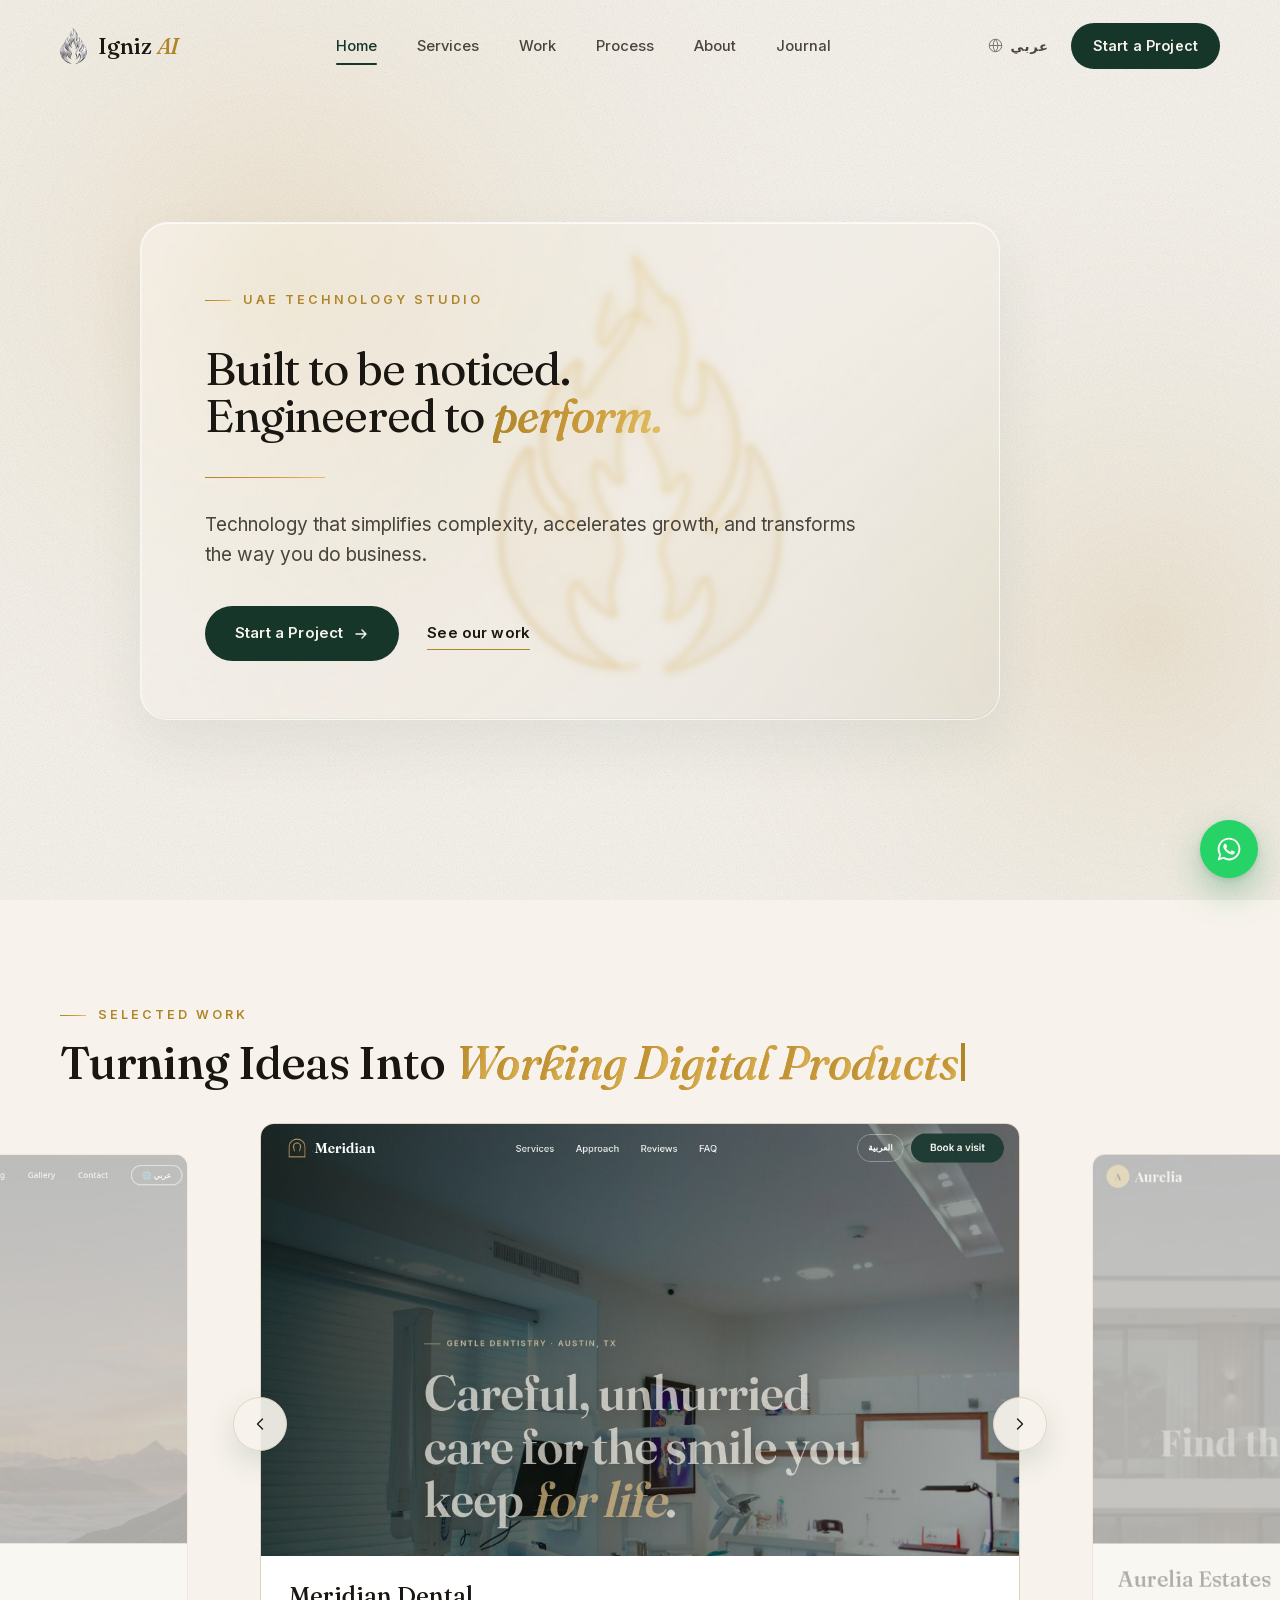
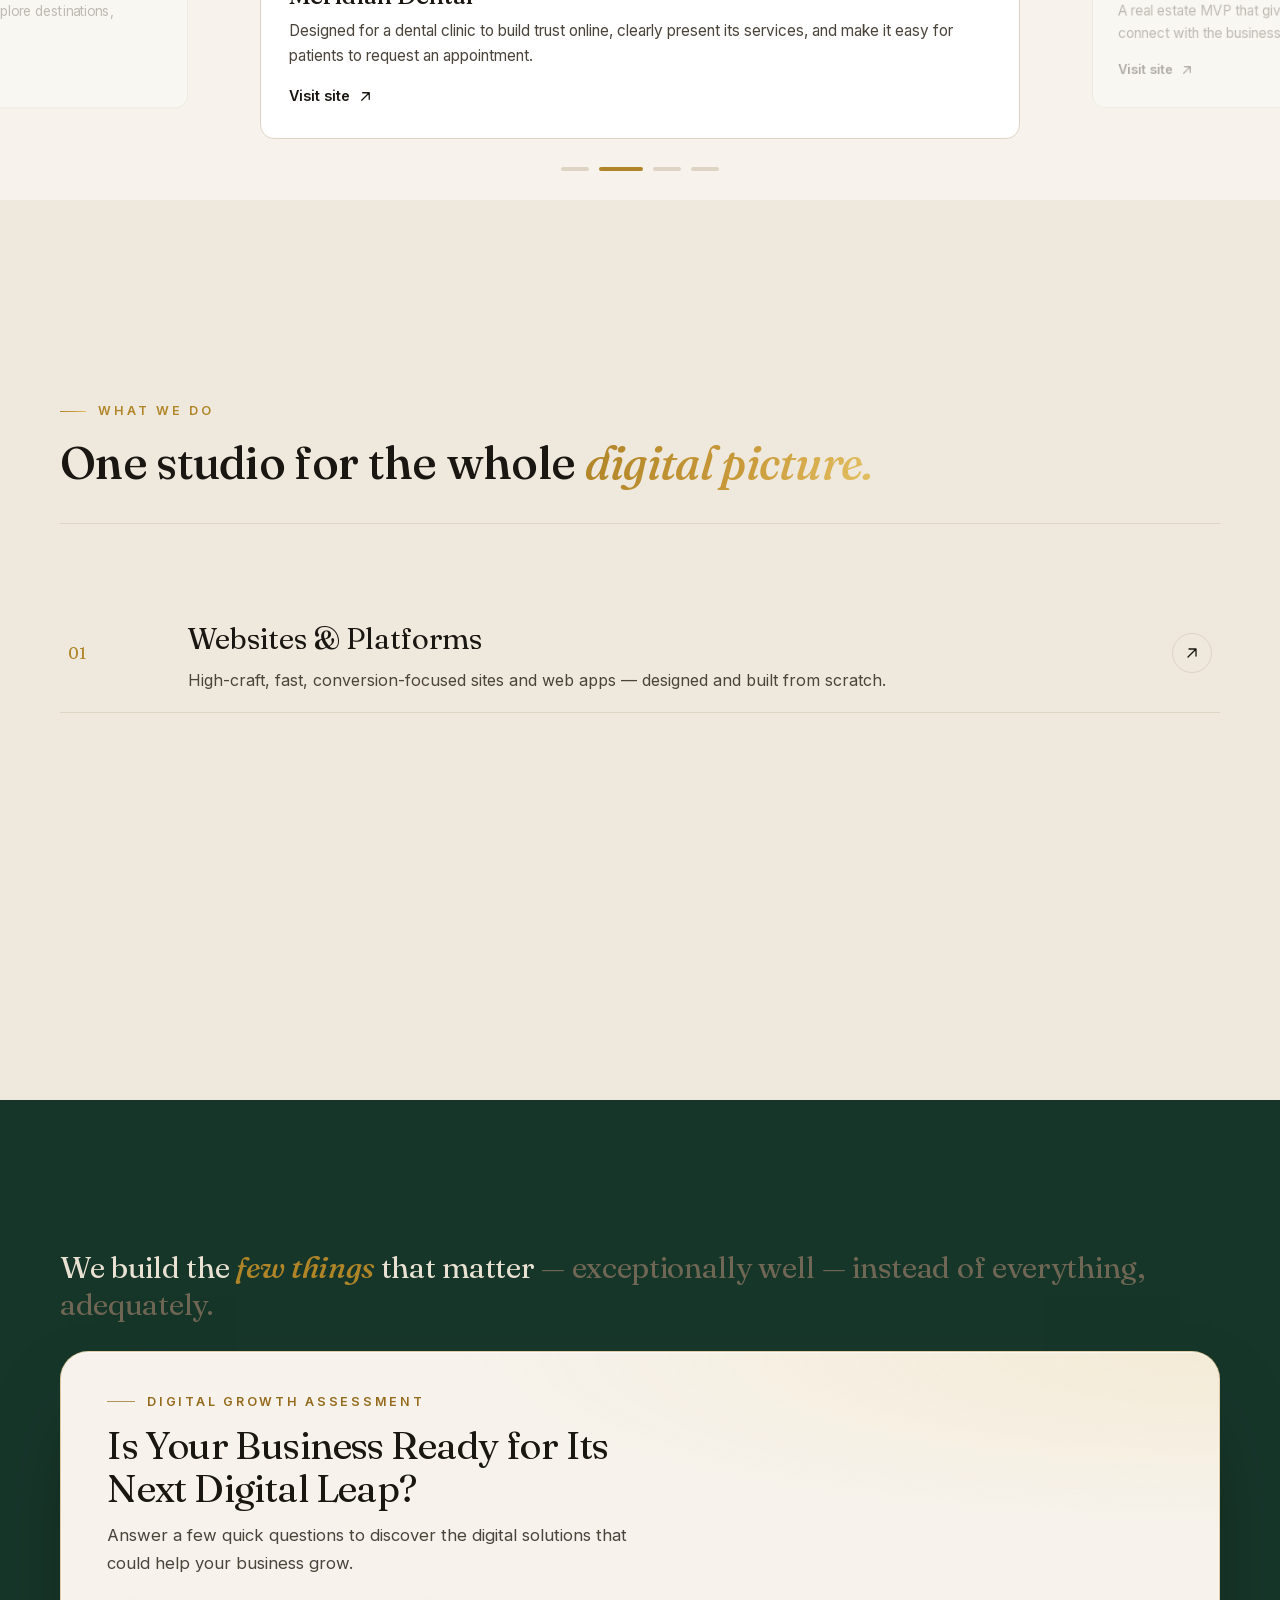
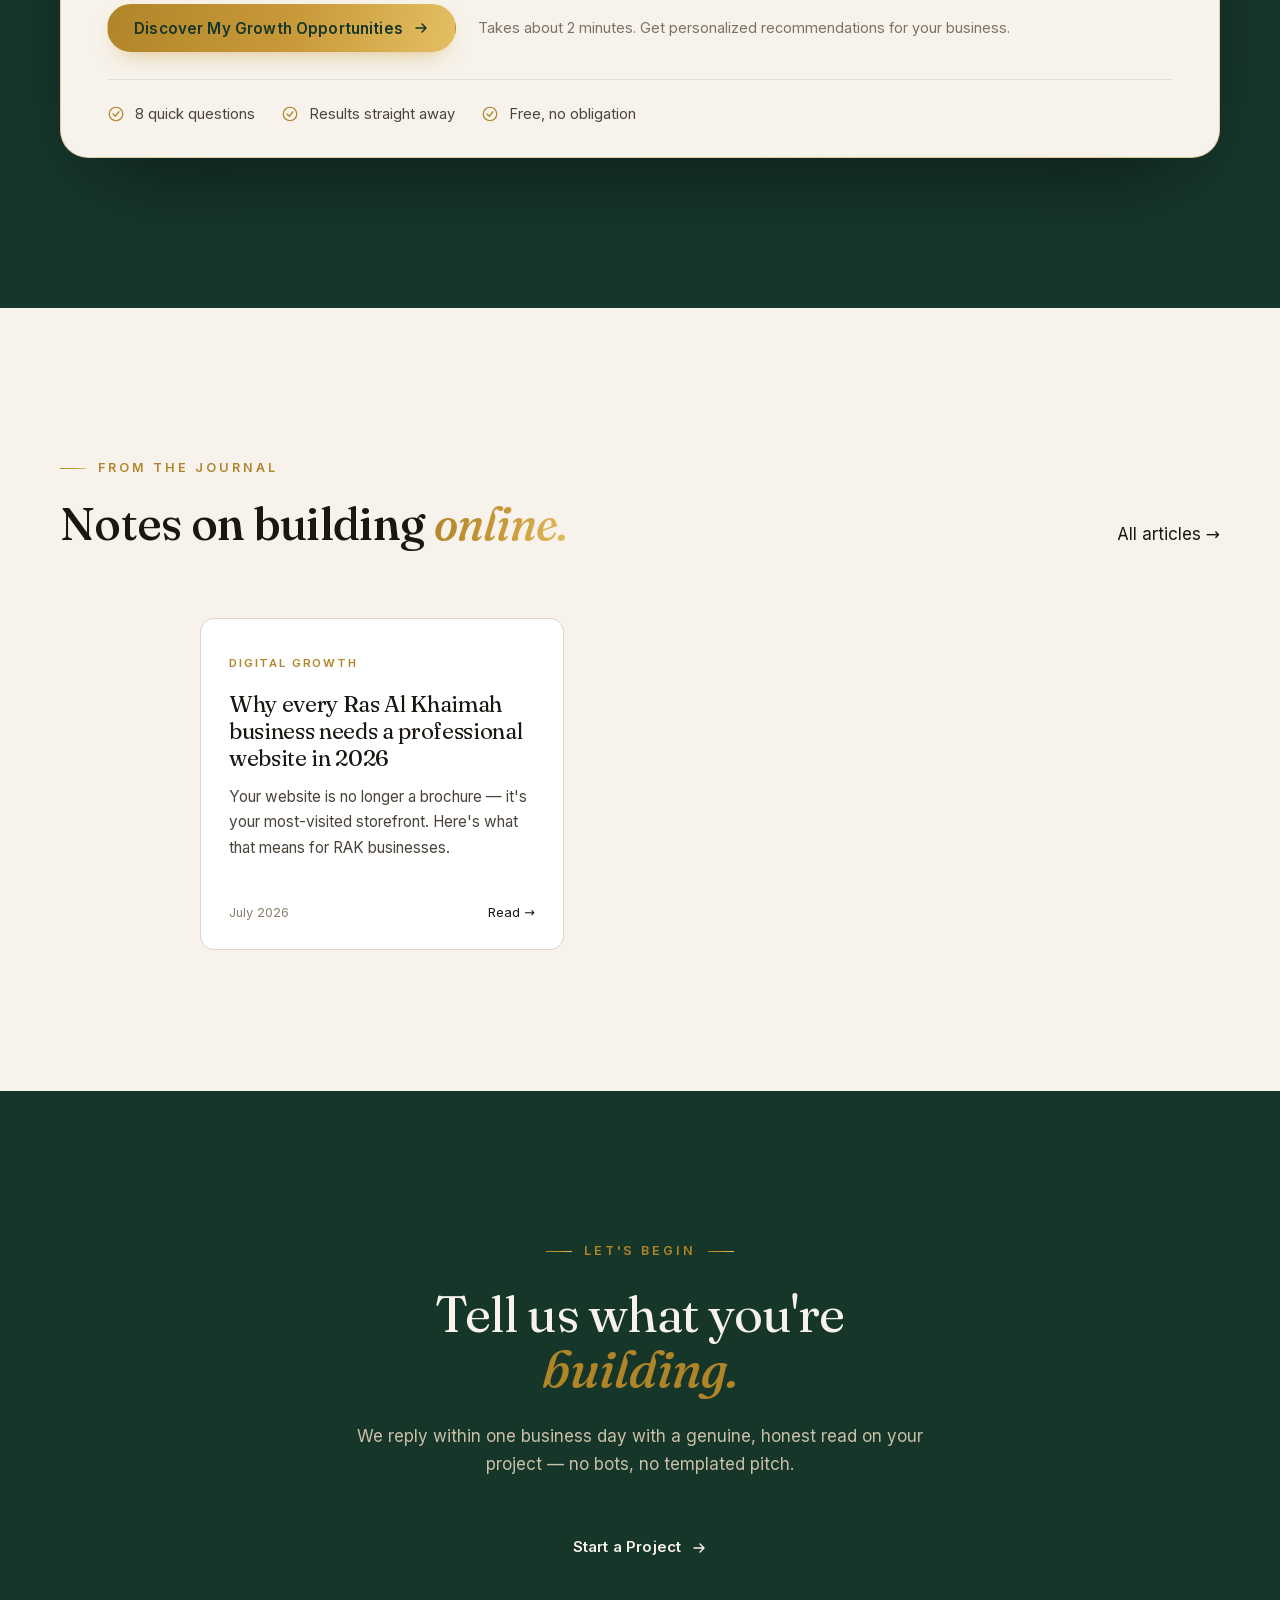
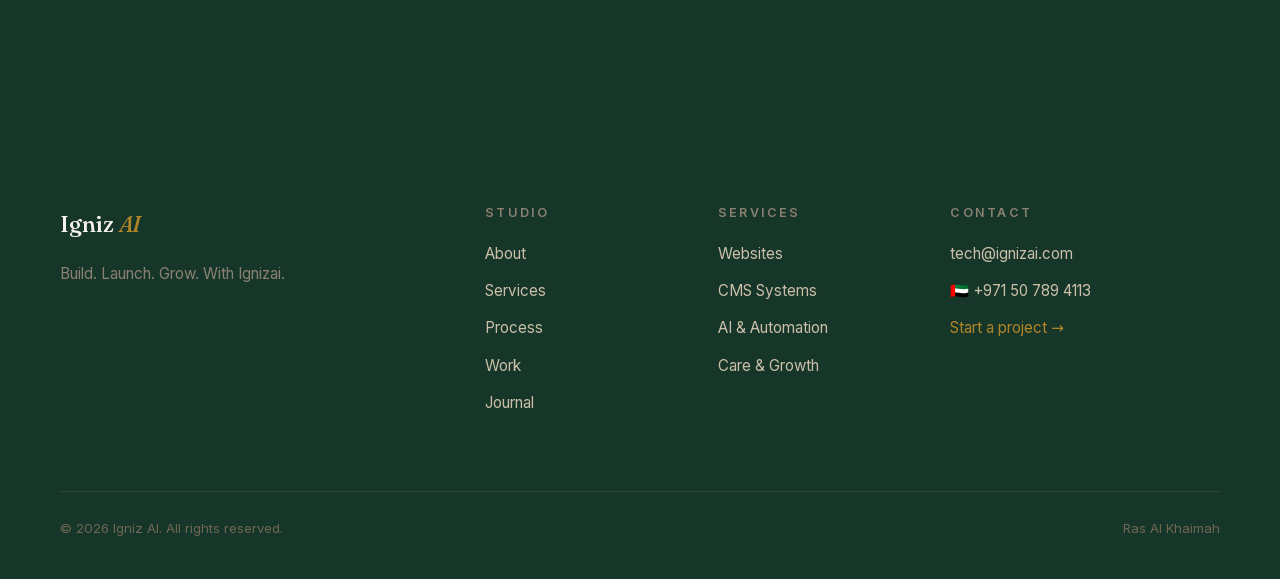
==== commit f6431149: "Contact details: tech@ignizai.com, UAE number only" ====
--- a/index.html
+++ b/index.html
@@ -61,7 +61,7 @@
         "logo": "https://ignizai.com/assets/seo/icon-512.png",
         "image": "https://ignizai.com/assets/seo/og-image.jpg",
         "description": "Web design, development and AI studio in Ras Al Khaimah, UAE, building websites, platforms and AI systems for growing businesses.",
-        "email": "arun.mandook@gmail.com",
+        "email": "tech@ignizai.com",
         "telephone": "+971507894113",
         "address": {
           "@type": "PostalAddress",
@@ -807,8 +807,7 @@
       </div>
       <div>
         <h4>Contact</h4>
-        <a href="mailto:arun.mandook@gmail.com">arun.mandook@gmail.com</a>
-        <a href="tel:+919619884321">🇮🇳 +91 96198 84321</a>
+        <a href="mailto:tech@ignizai.com">tech@ignizai.com</a>
         <a href="tel:+971507894113">🇦🇪 +971 50 789 4113</a>
         <a href="contact.html" class="link-gold" style="color:var(--gold)">Start a project →</a>
       </div>
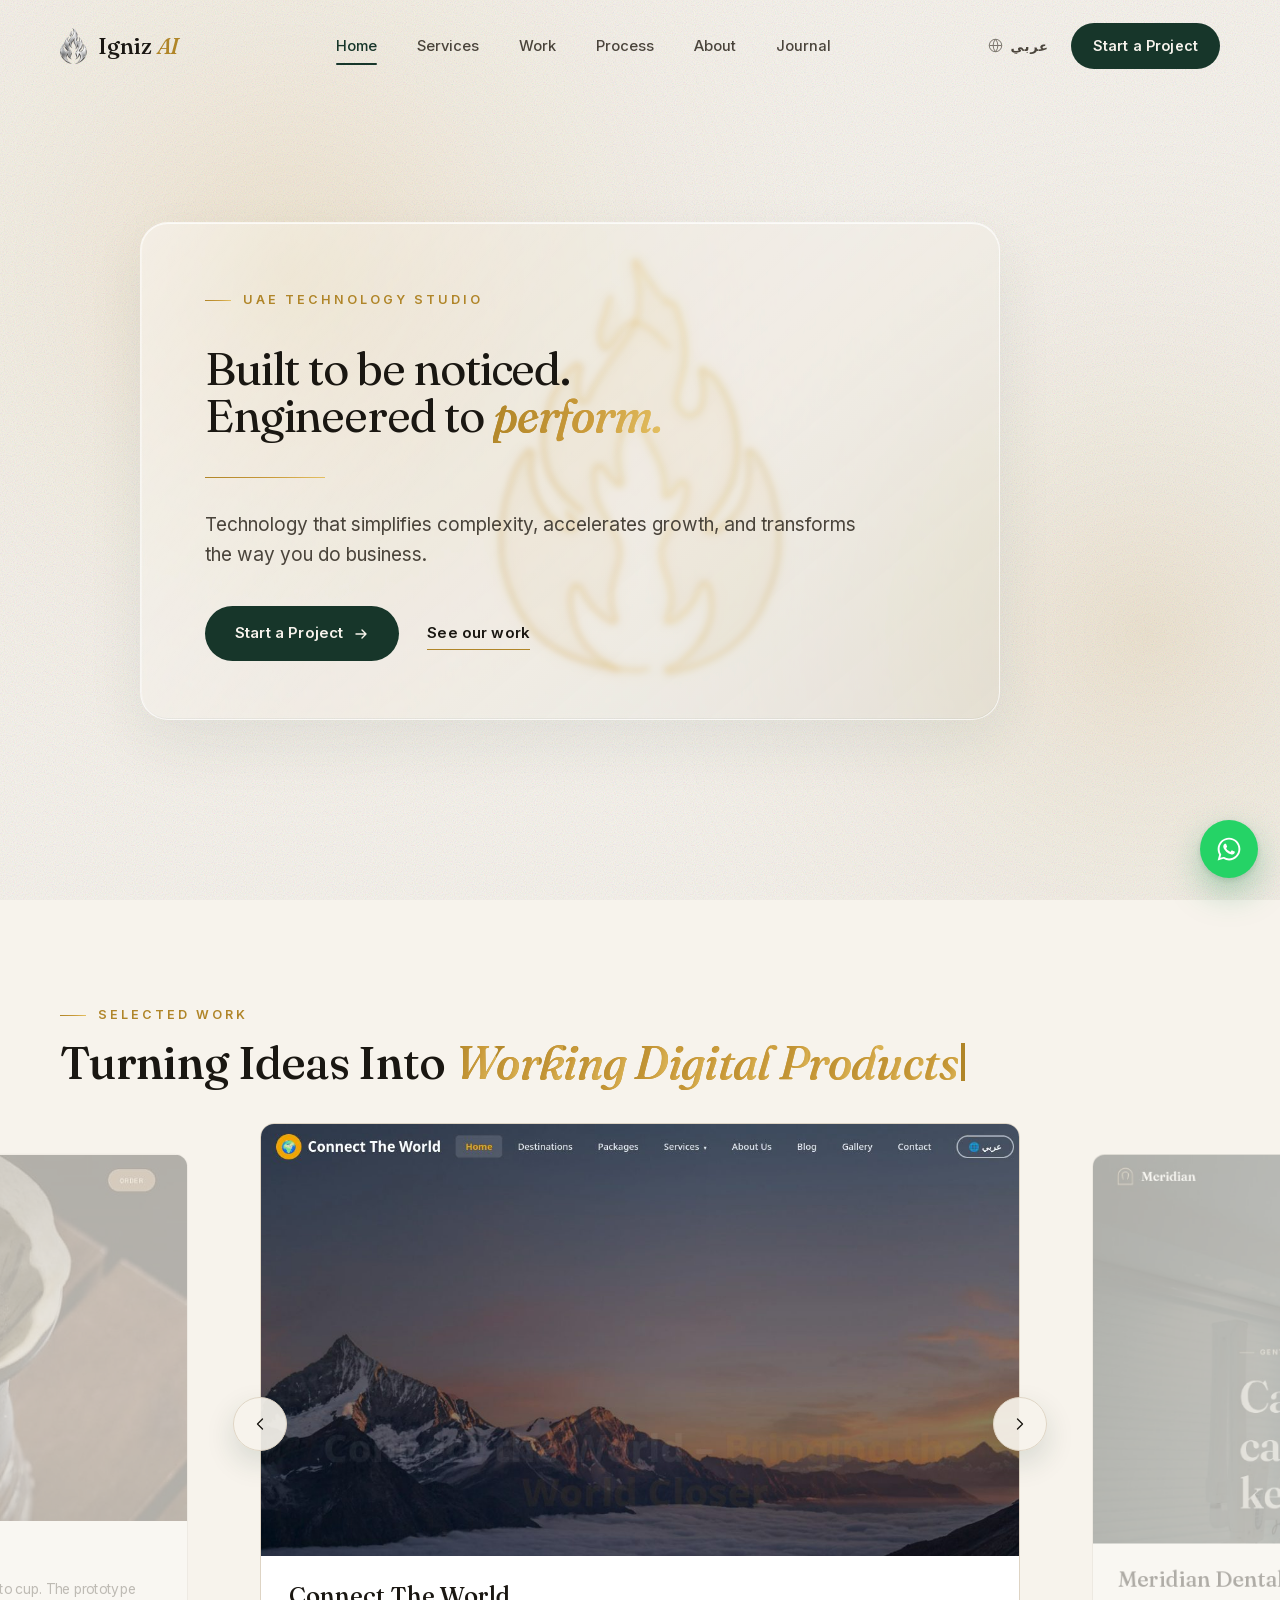
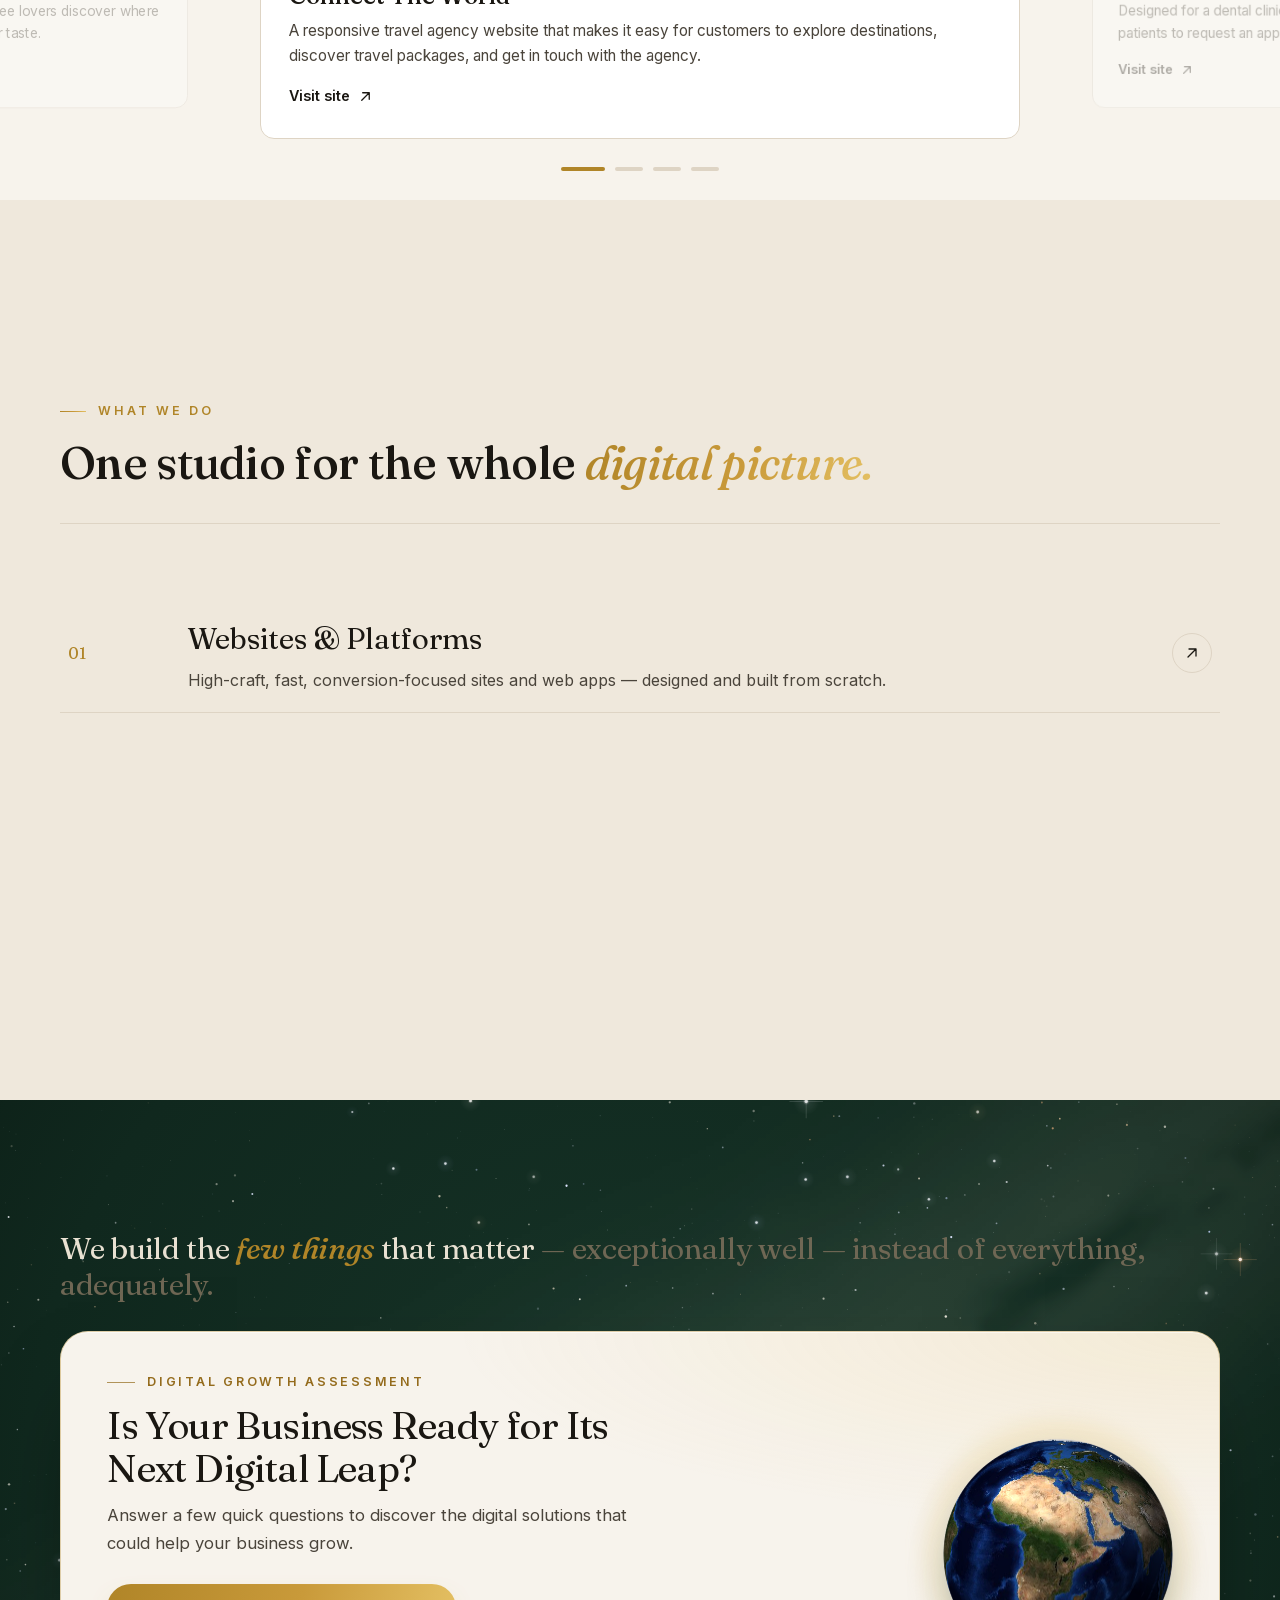
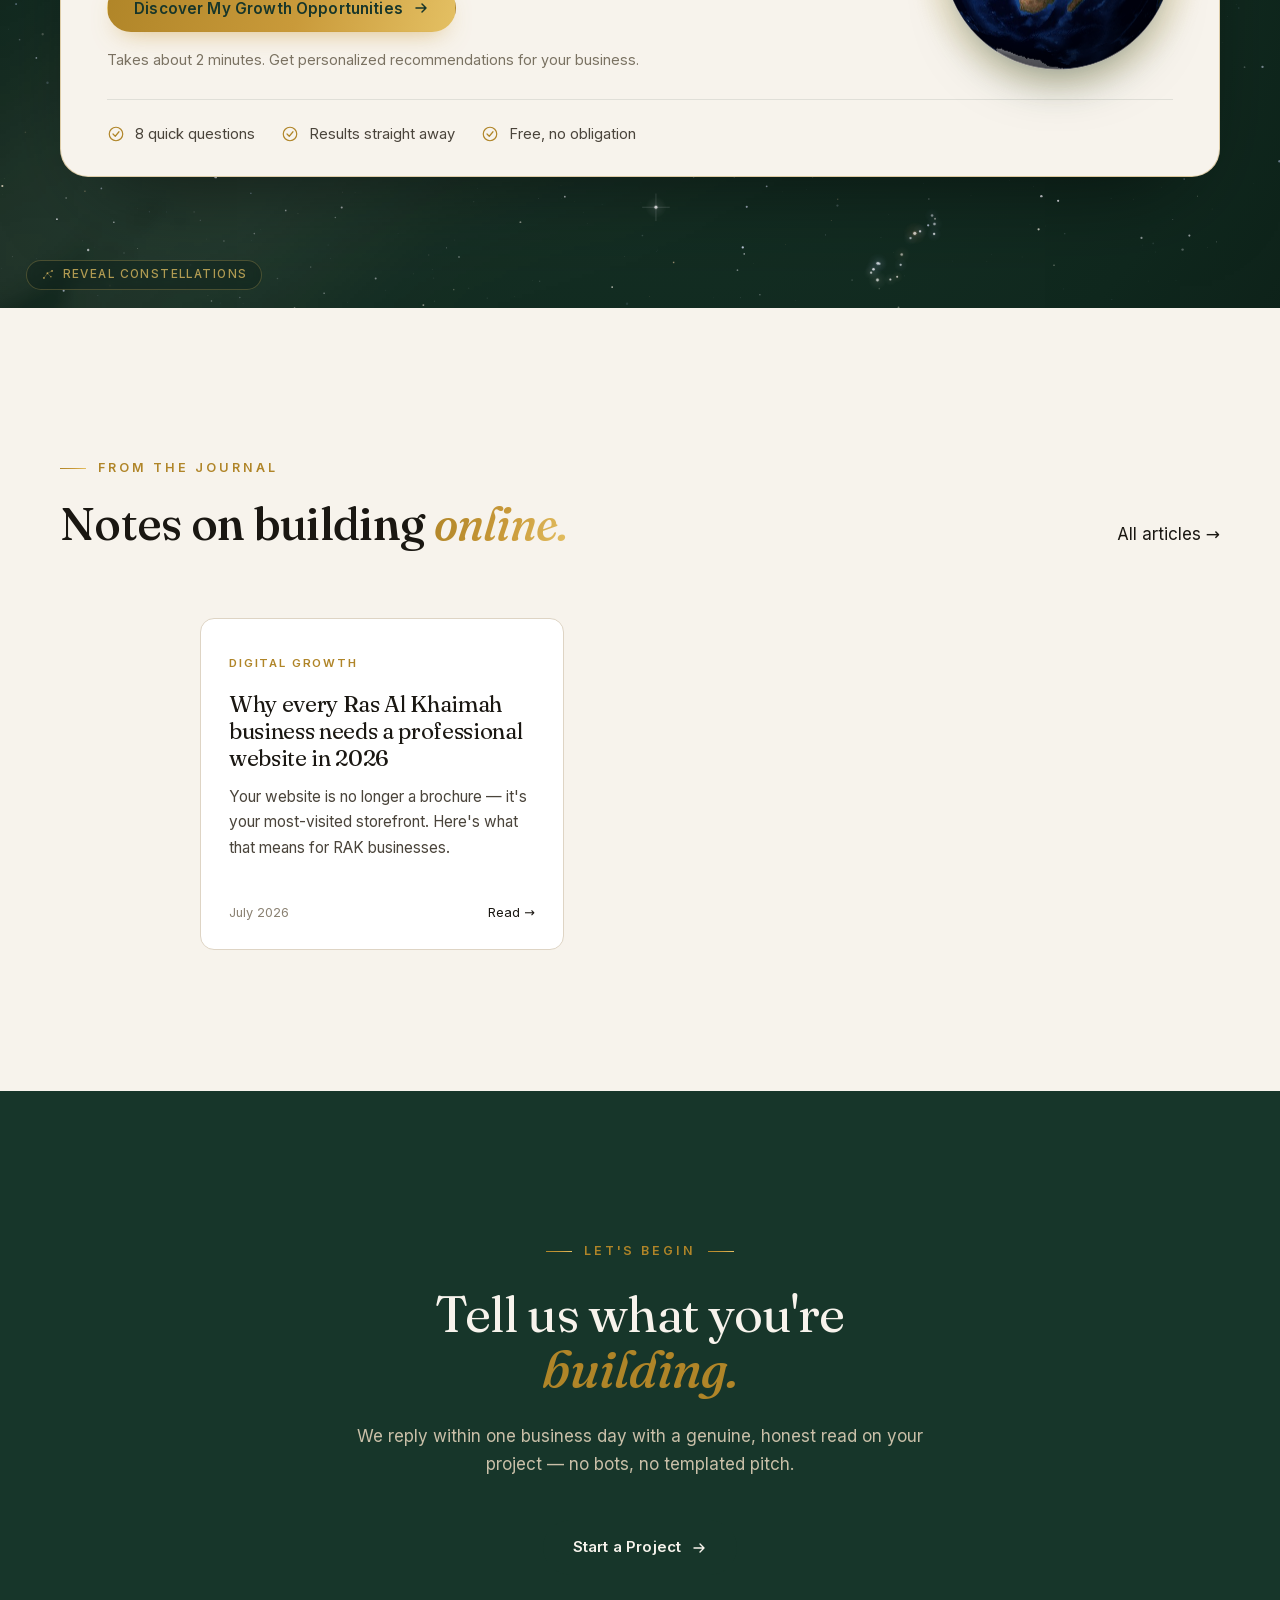
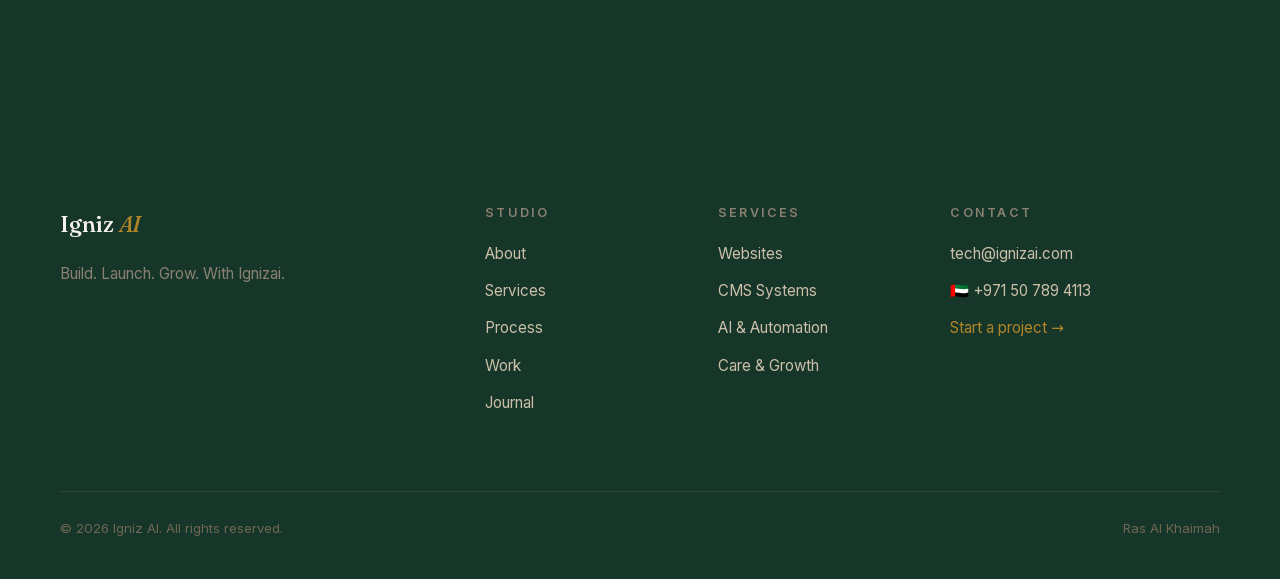
==== commit f36a07cb: "Home: globe, glowing CTA, starfield with constellations" ====
--- a/index.html
+++ b/index.html
@@ -92,7 +92,7 @@
   <link rel="preload" as="font" type="font/woff2" href="assets/fonts/fraunces-normal-500.woff2" crossorigin>
   <link rel="preload" as="font" type="font/woff2" href="assets/fonts/inter-normal-400.woff2" crossorigin>
   <link rel="stylesheet" href="assets/theme.css">
-  <link rel="stylesheet" href="assets/quiz.css">
+  <link rel="stylesheet" href="assets/quiz.css?v=20261011b">
   <link rel="preconnect" href="https://images.unsplash.com" crossorigin>
 
   <style id="page-styles">
@@ -860,6 +860,7 @@
 </script>
 <script src="assets/i18n.js"></script>
 <script src="assets/quiz.js" defer></script>
+<script src="assets/space.js?v=20261011c" defer></script>
 <script src="assets/editorial.js" defer></script>
 </body>
 </html>
--- a/assets/quiz.css
+++ b/assets/quiz.css
@@ -380,3 +380,47 @@
 @media (max-width:1000px){
   .gq__options--many .gq__opt-media.is-loading { width:clamp(78px, 14vw, 104px); height:auto; min-height:56px; align-self:stretch; border-radius:15px 0 0 15px; }
 }
+
+/* v4 — rotating Earth on the intro card (globe sits in its own column on the right) */
+.gq__intro { position:relative; --gq-globe:clamp(150px, 18vw, 240px); padding-inline-end:calc(var(--gq-globe) + clamp(24px, 4vw, 56px)); }
+.gq__globe { position:absolute; top:50%; right:0; width:var(--gq-globe); aspect-ratio:1;
+  transform:translateY(-50%); border-radius:50%; pointer-events:none; opacity:0; transition:opacity 1.2s var(--ease); }
+.gq__globe.is-ready { opacity:1; }
+.gq__globe::before { content:''; position:absolute; inset:-14%; border-radius:50%; z-index:-1;      /* atmosphere */
+  background:radial-gradient(circle, rgba(120,170,255,0.30) 44%, rgba(228,192,99,0.22) 56%, rgba(228,192,99,0) 70%);
+  filter:blur(6px); }
+.gq__globe::after { content:''; position:absolute; inset:0; border-radius:50%;                       /* rim light + depth */
+  box-shadow:inset 0 0 0 1px rgba(255,255,255,0.22), inset -8px -12px 26px rgba(0,0,0,0.22), 0 26px 50px -22px rgba(23,54,42,0.55); }
+.gq__globe-cv { display:block; width:100%; height:100%; border-radius:50%; }
+.gq__intro .gq__promise { margin-inline-end:calc(-1 * (var(--gq-globe) + clamp(24px, 4vw, 56px))); }
+html[dir="rtl"] .gq__globe { right:auto; left:0; }
+@media (max-width:760px){
+  .gq__intro { padding-inline-end:0; }
+  .gq__intro .gq__promise { margin-inline-end:0; }
+  .gq__globe { position:relative; top:auto; right:auto; left:auto; transform:none; width:120px; margin:4px auto 18px; }
+  html[dir="rtl"] .gq__globe { left:auto; }
+}
+
+/* v5 — space backdrop for the statement / quiz section (assets/space.js) */
+.section.statement--quiz { position:relative; overflow:hidden; isolation:isolate; background:#112A20; }
+.space-bg { position:absolute; inset:0; width:100%; height:100%; z-index:0; display:block; cursor:crosshair; }
+.statement--quiz > .container { position:relative; z-index:1; pointer-events:none; }
+.statement--quiz > .container > * { pointer-events:auto; }
+.statement--quiz .statement__text { pointer-events:none; }
+.space-hint { position:absolute; z-index:2; left:clamp(14px, 2vw, 28px); bottom:clamp(12px, 2vh, 22px);
+  display:inline-flex; align-items:center; gap:8px; padding:7px 14px; border-radius:999px; cursor:pointer;
+  font:500 .74rem/1 var(--font-body); letter-spacing:.12em; text-transform:uppercase; color:rgba(228,192,99,0.75);
+  background:rgba(10,27,20,0.35); border:1px solid rgba(228,192,99,0.25); -webkit-backdrop-filter:blur(4px); backdrop-filter:blur(4px);
+  transition:color .3s, border-color .3s, background .3s; }
+.space-hint:hover, .space-hint:focus-visible, .space-hint.is-on { color:#F3D98B; border-color:rgba(228,192,99,0.6); background:rgba(10,27,20,0.55); outline:none; }
+html[dir="rtl"] .space-hint { left:auto; right:clamp(14px, 2vw, 28px); }
+@media (max-width:640px){ .space-hint { font-size:.66rem; padding:6px 11px; } }
+
+/* phones: while constellations are revealed, let the sky show through the headline;
+   keep the hint pill clear of the card */
+.statement--quiz .statement__text { transition:opacity .6s ease; }
+.statement--quiz.is-stargazing .statement__text { opacity:.35; }
+@media (max-width:719px){
+  .statement--quiz.is-stargazing .statement__text { opacity:.14; }
+  .section.statement--quiz { padding-bottom:72px; }
+}
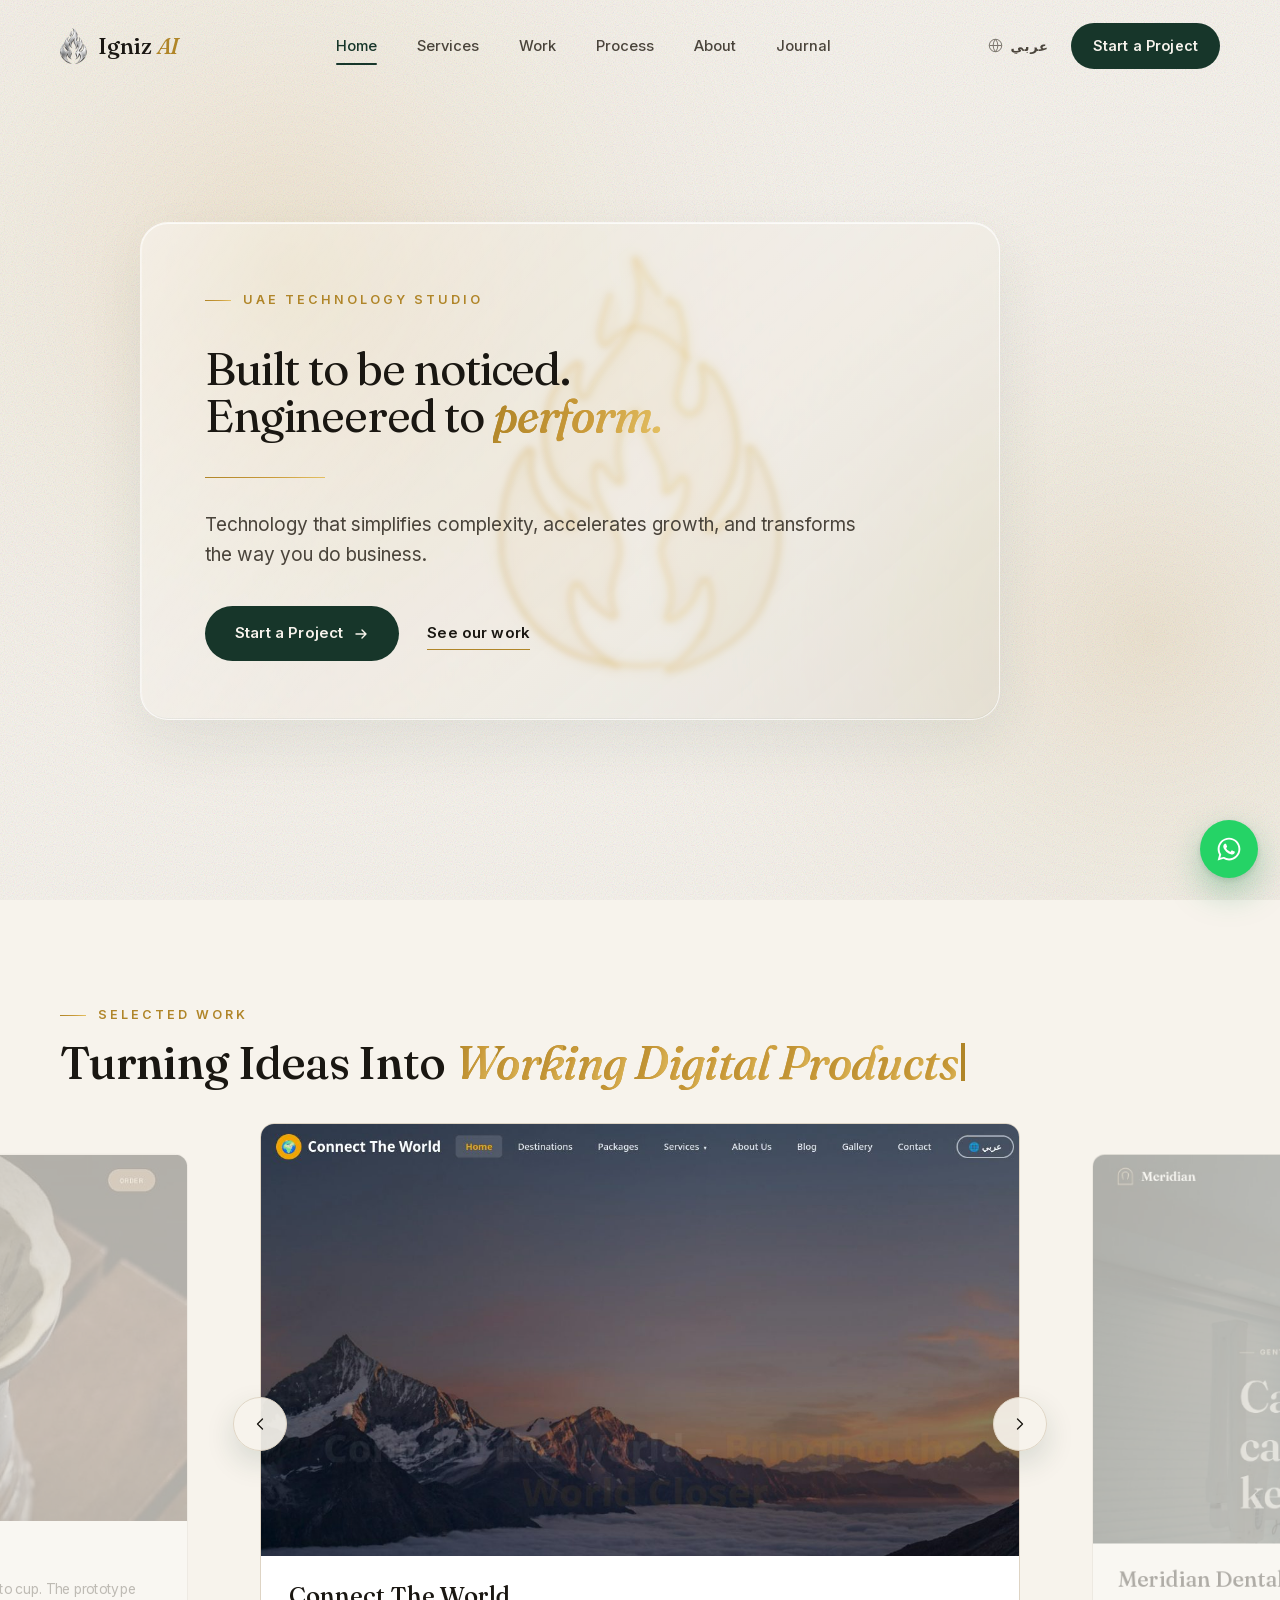
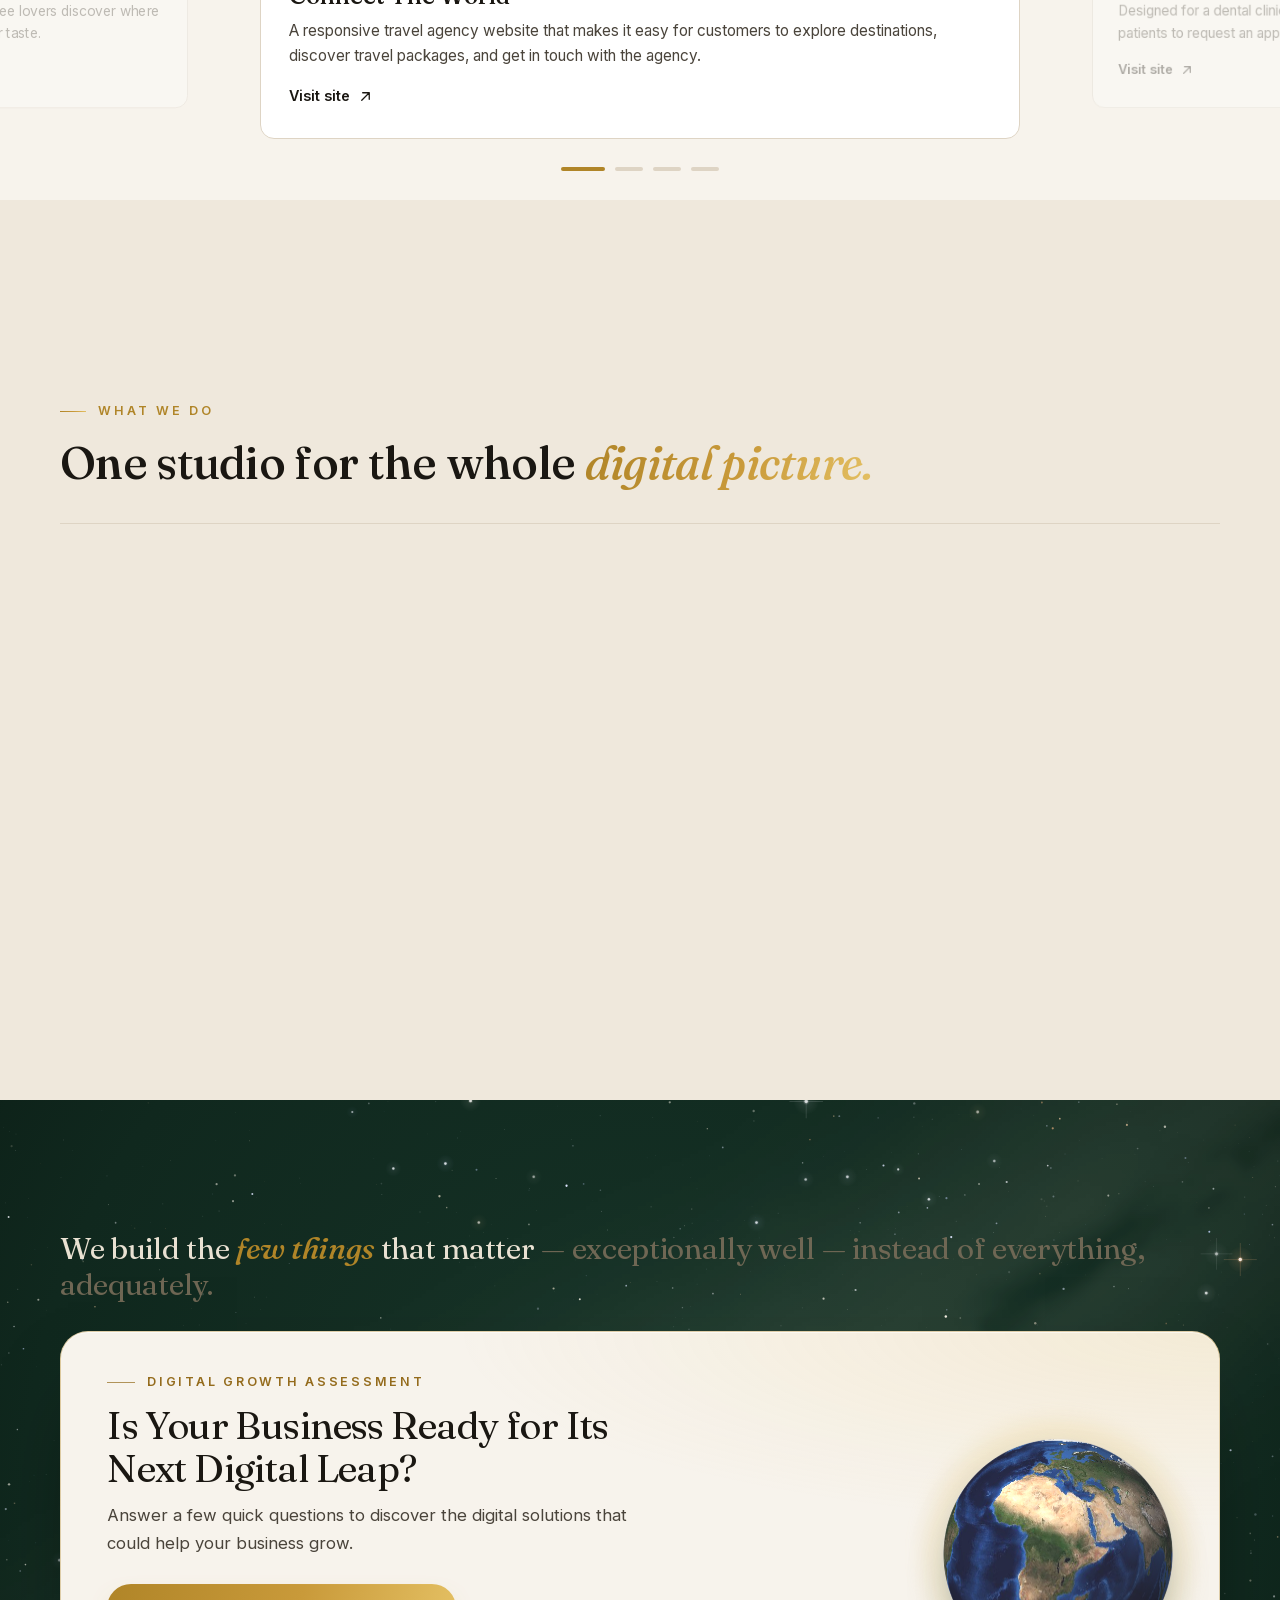
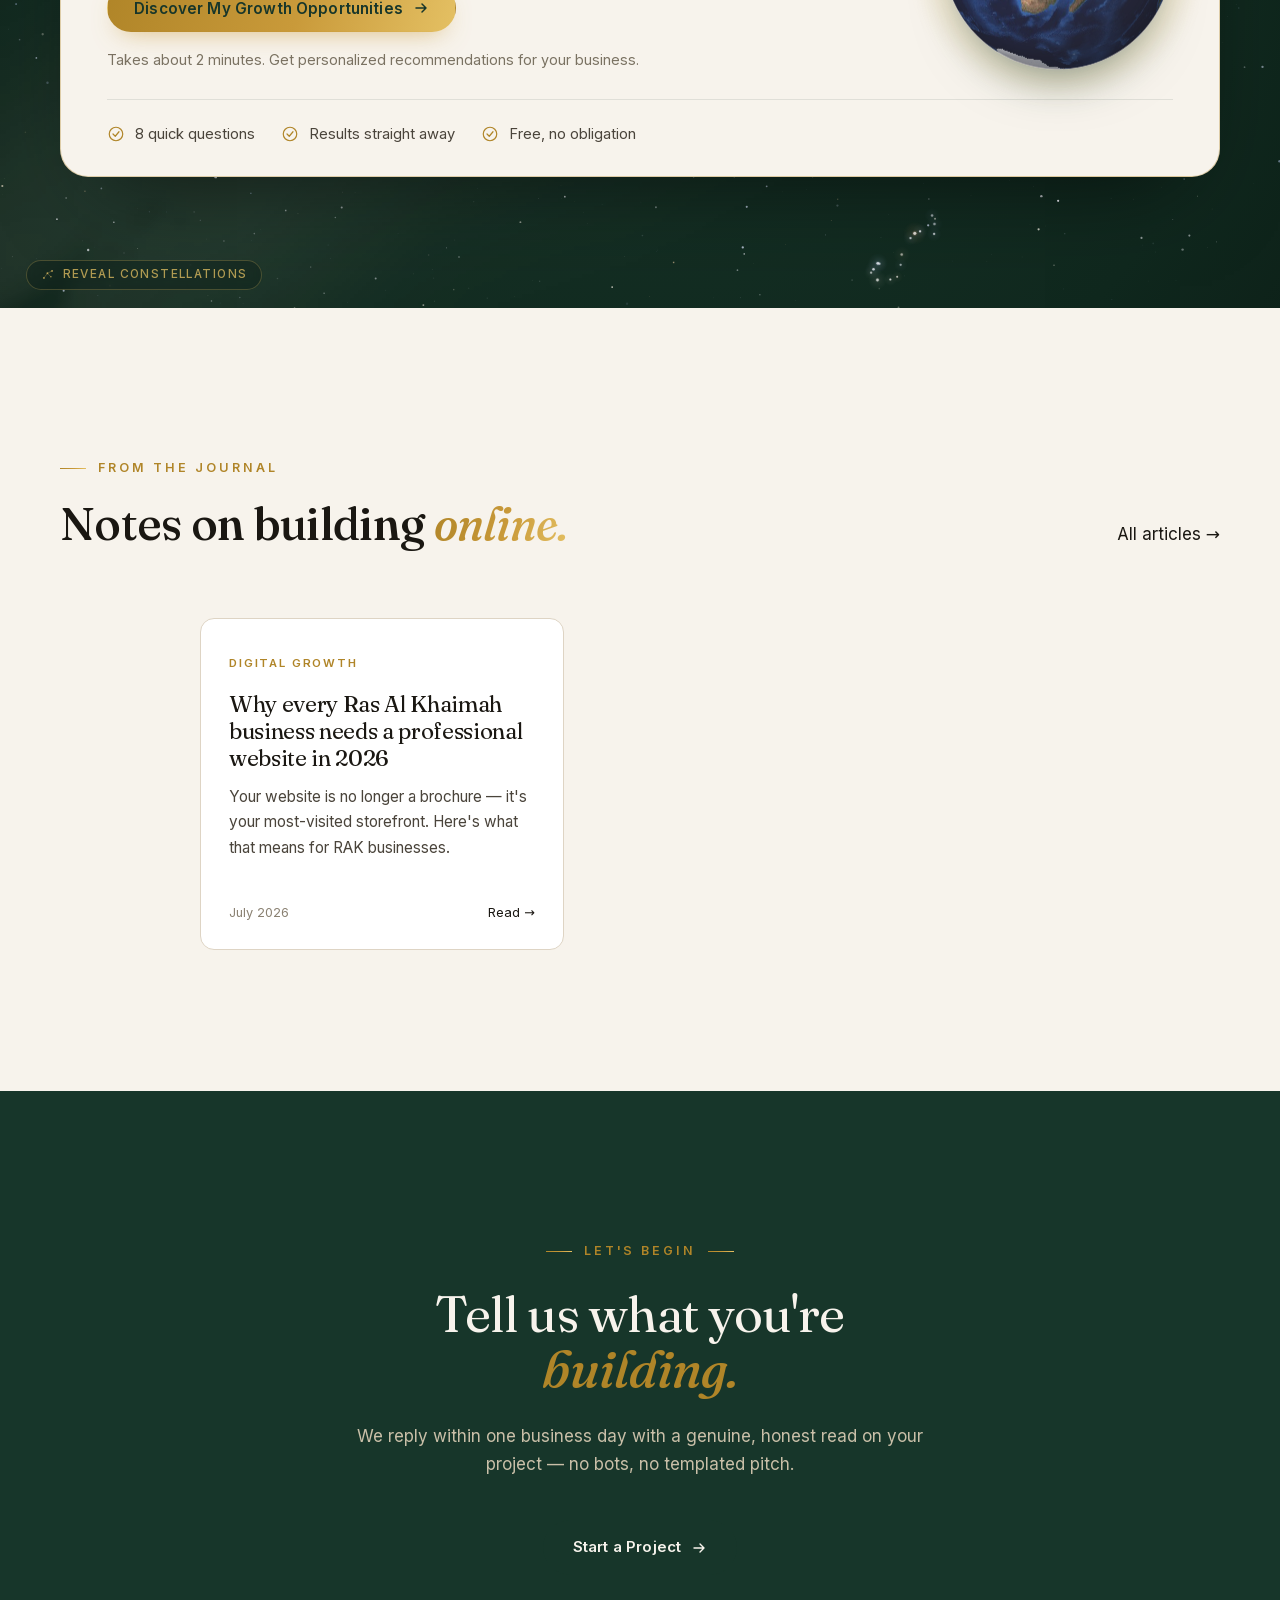
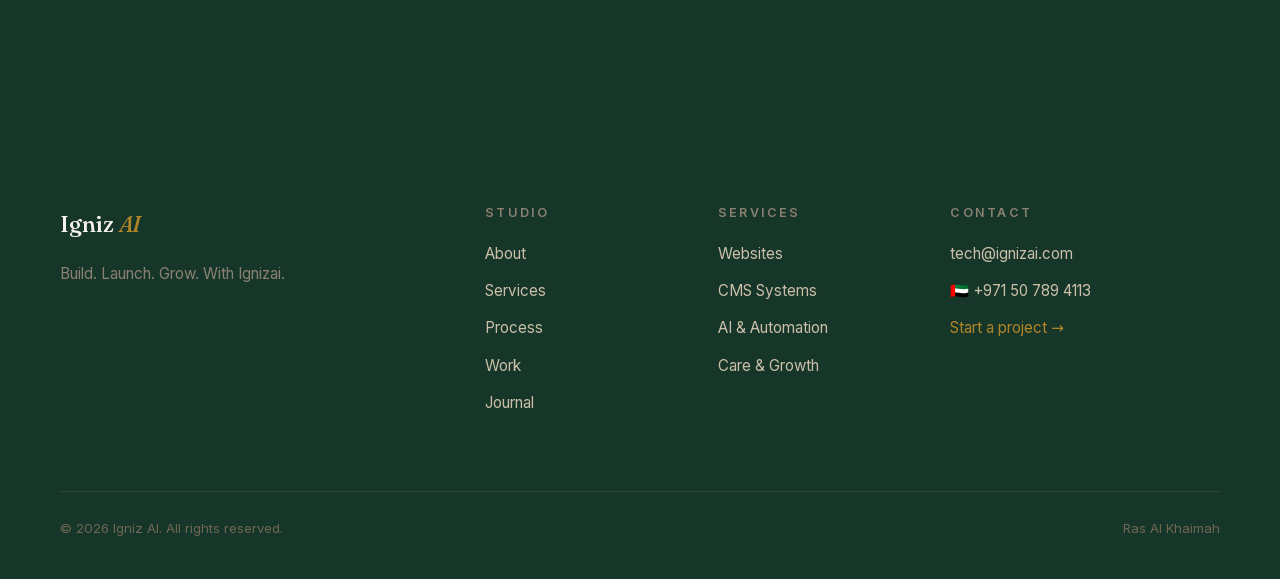
==== commit 11d85612: "Quiz: lighter globe" ====
--- a/index.html
+++ b/index.html
@@ -859,7 +859,7 @@
 })();
 </script>
 <script src="assets/i18n.js"></script>
-<script src="assets/quiz.js" defer></script>
+<script src="assets/quiz.js?v=20261015" defer></script>
 <script src="assets/space.js?v=20261011c" defer></script>
 <script src="assets/editorial.js" defer></script>
 </body>
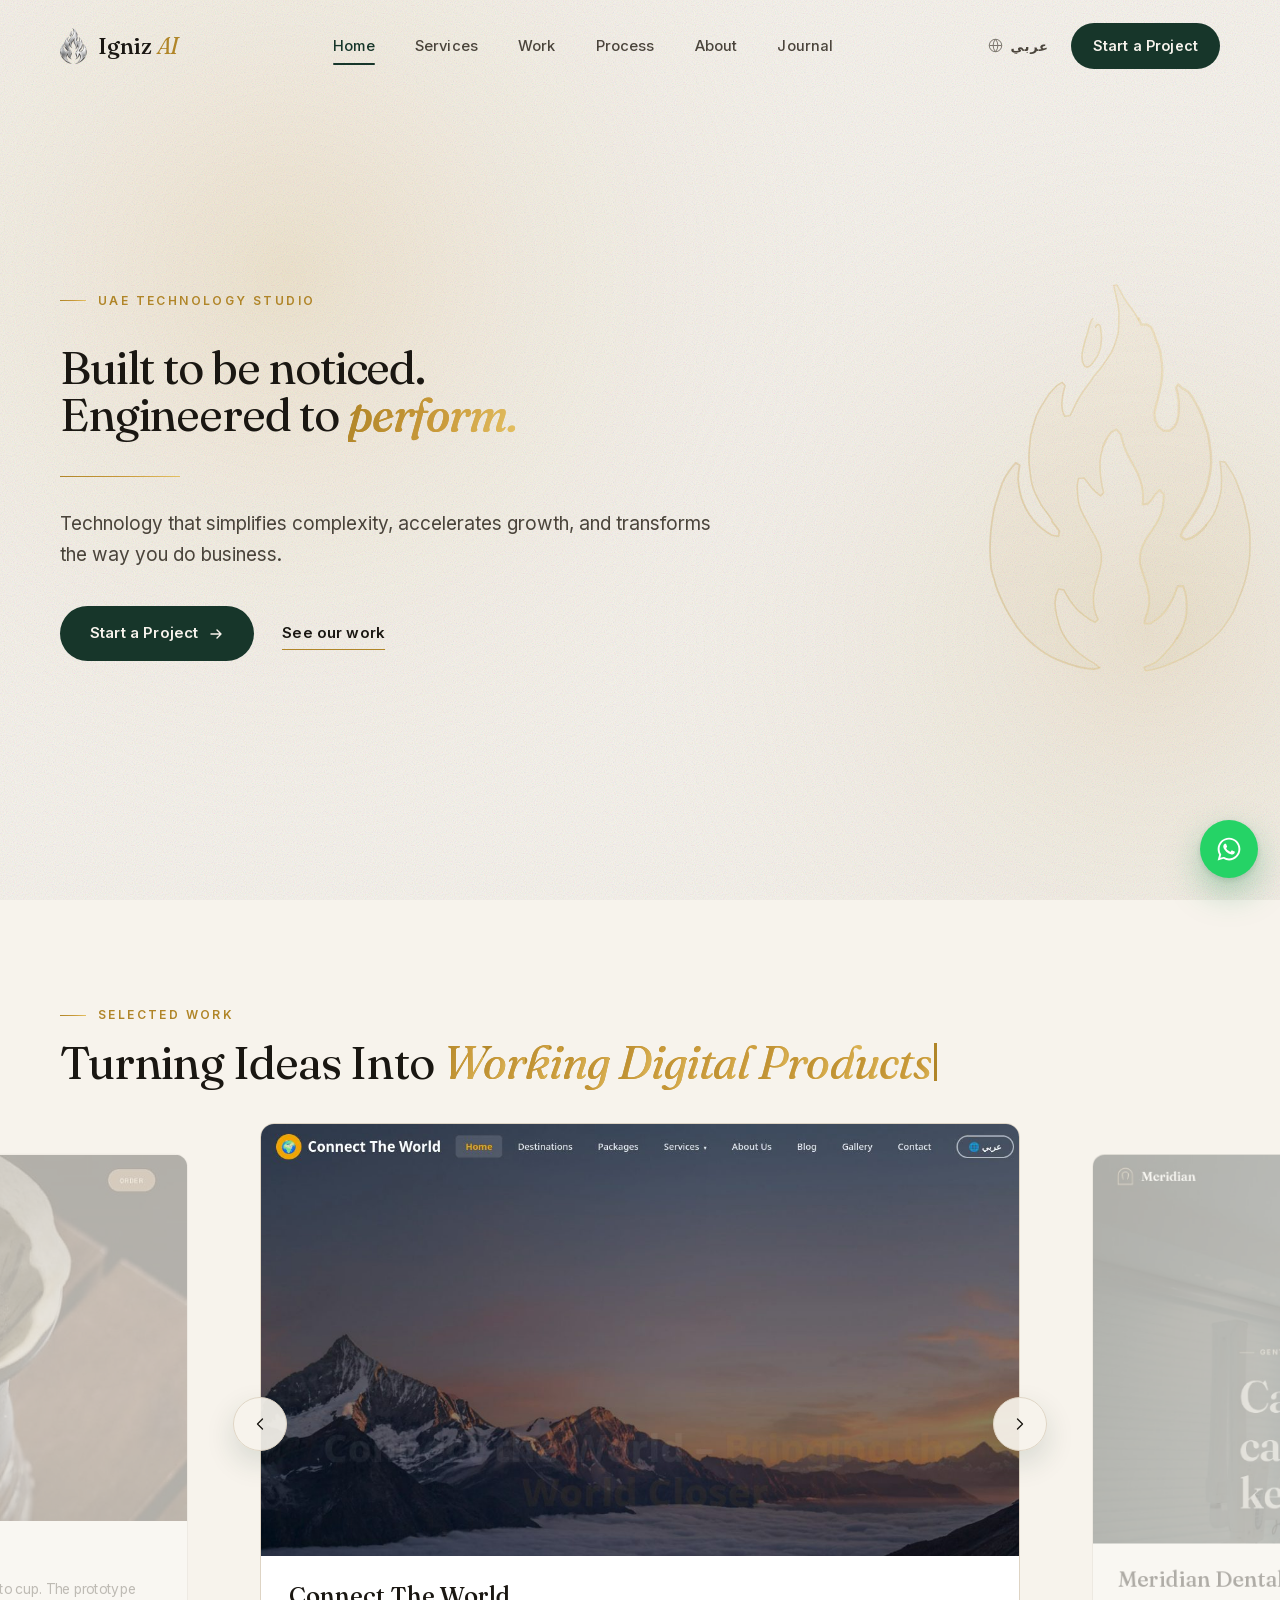
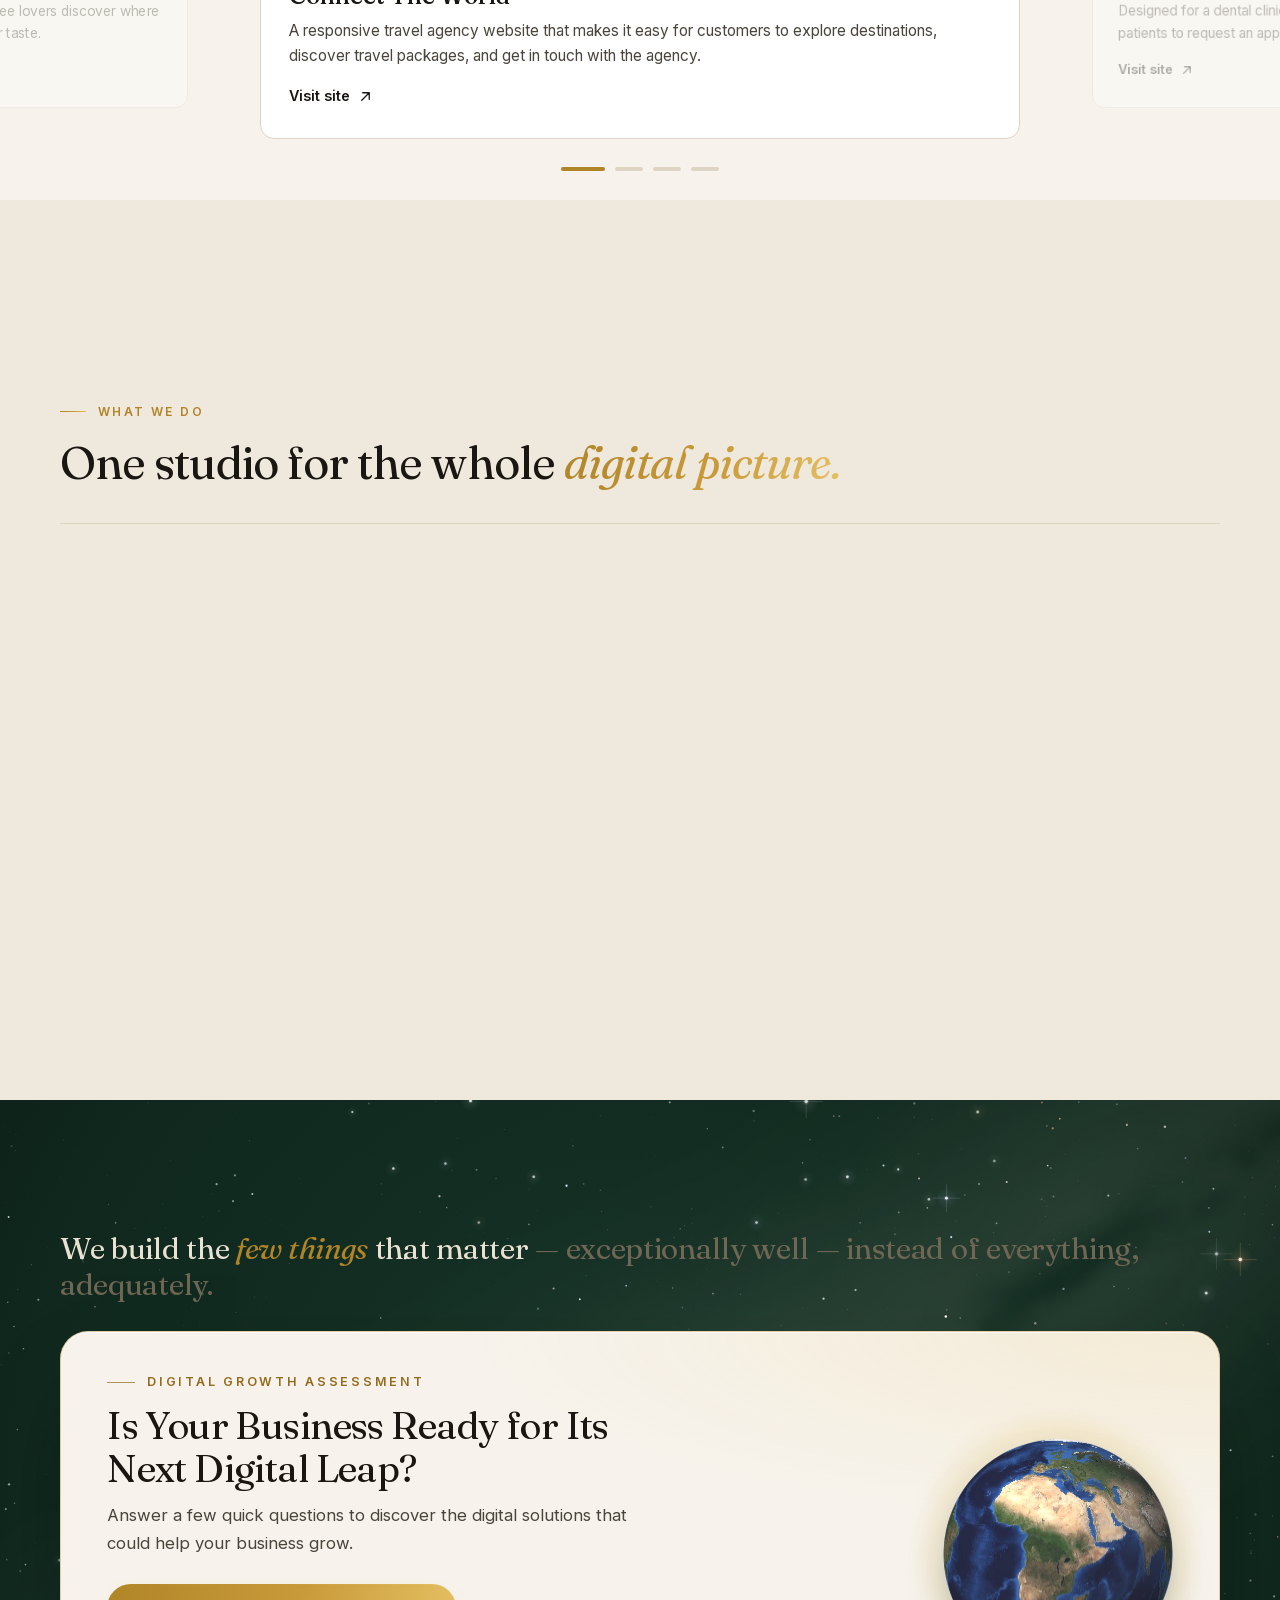
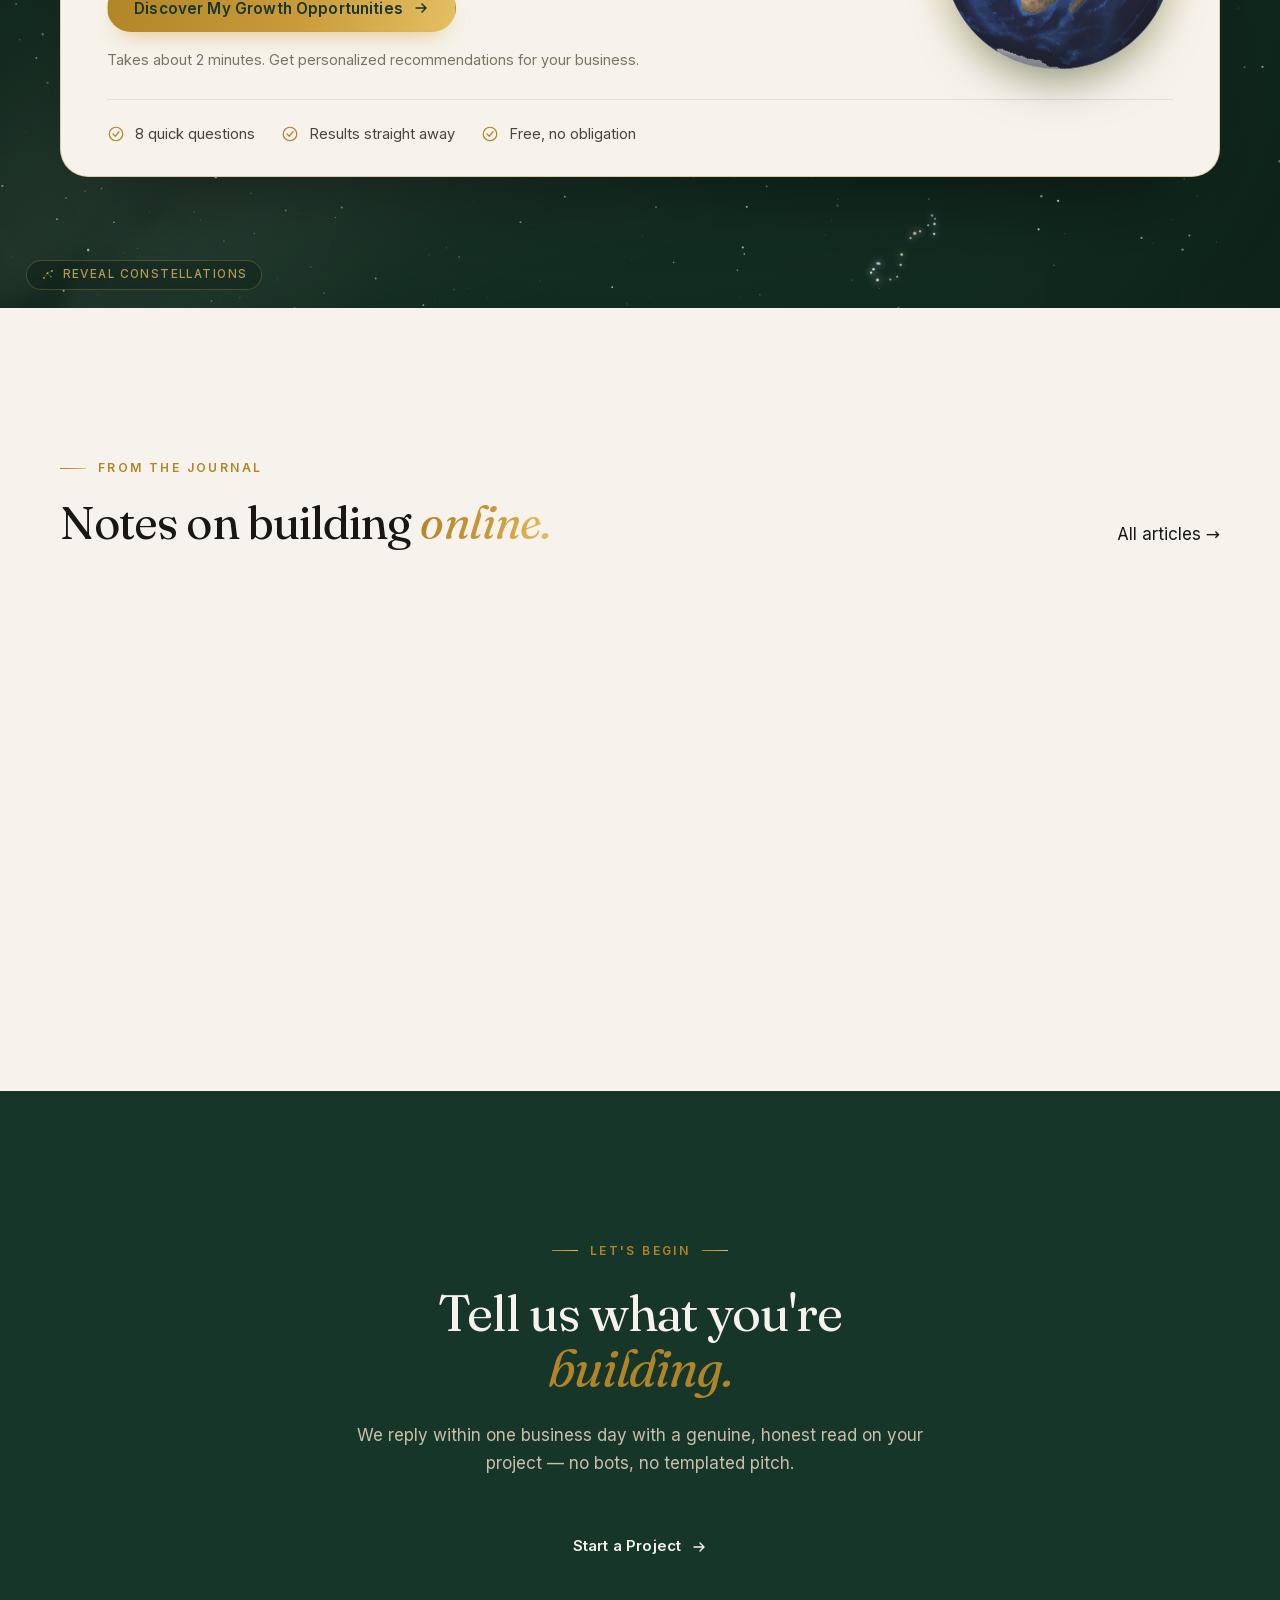
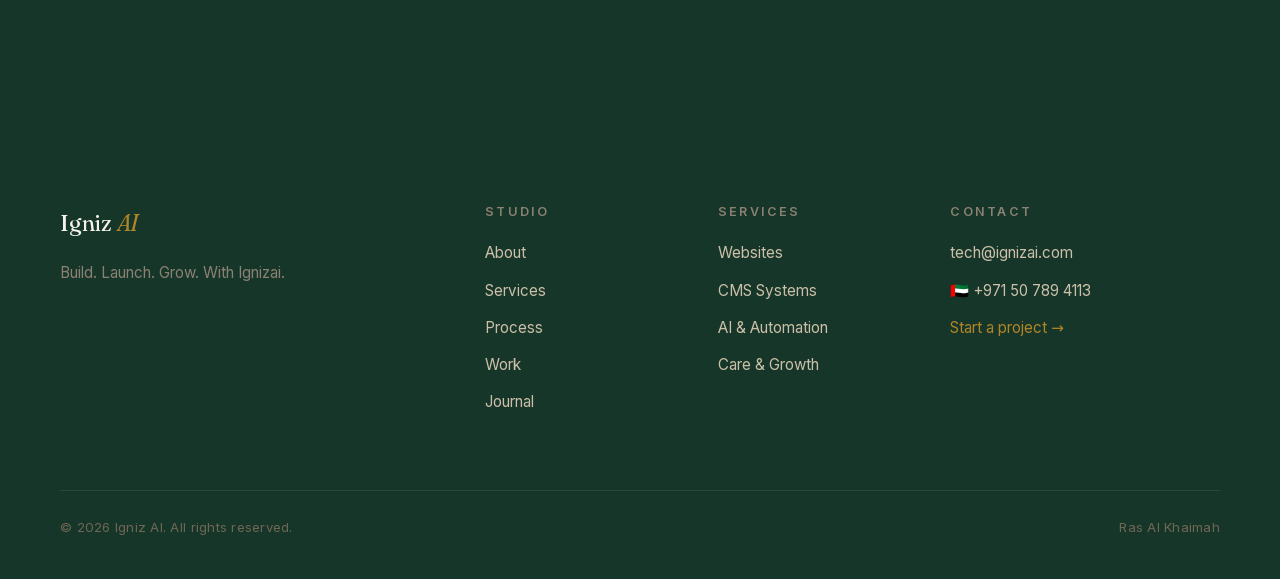
==== commit 7b76f4f8: "Process journey, typography system, hero tweaks" ====
--- a/index.html
+++ b/index.html
@@ -131,20 +131,11 @@
     .hero__grain { position:absolute; inset:0; z-index:1; pointer-events:none; opacity:.5;
       background-image:url("data:image/svg+xml,%3Csvg xmlns='http://www.w3.org/2000/svg' width='140' height='140'%3E%3Cfilter id='n'%3E%3CfeTurbulence type='fractalNoise' baseFrequency='0.9' numOctaves='2'/%3E%3C/filter%3E%3Crect width='140' height='140' filter='url(%23n)' opacity='0.5'/%3E%3C/svg%3E"); }
     .hero__inner { position:relative; z-index:2; max-width:1080px; }
-    /* Hero content sits in a frosted-glass card over the moving gold ribbons */
-    .hero__glass { position:relative; max-width:860px; padding:clamp(28px, 4.5vw, 60px) clamp(24px, 5vw, 64px);
-      border-radius:28px; background:linear-gradient(140deg, rgba(255,255,255,0.16) 0%, rgba(255,255,255,0.06) 60%, rgba(23,54,42,0.03) 100%);
-      border:1px solid rgba(255,255,255,0.65);
-      -webkit-backdrop-filter:blur(3px) saturate(115%); backdrop-filter:blur(3px) saturate(115%);
-      box-shadow:inset 0 1px 0 rgba(255,255,255,0.75), inset 1px 0 0 rgba(255,255,255,0.35), inset 0 -1px 0 rgba(23,54,42,0.05),
-        0 24px 60px rgba(23,54,42,0.07); }
-    .hero__glass::before { content:''; position:absolute; inset:0; border-radius:inherit; pointer-events:none;
-      background:linear-gradient(120deg, rgba(255,255,255,0.28), rgba(255,255,255,0) 38%); }
-    .hero__glass > * { position:relative; }
+    /* Hero content sits directly over the moving gold ribbons (glass card removed) */
+    .hero .hero__inner { max-width:var(--maxw); }               /* align with the nav / logo on the left */
+    .hero__glass { position:relative; max-width:900px; }
     .hero__glass .hero__actions { margin-top:36px; }
-    @supports not ((backdrop-filter:blur(1px)) or (-webkit-backdrop-filter:blur(1px))) { .hero__glass { background:rgba(247,243,236,0.35); } }
     @media (max-width:600px){
-      .hero__glass { border-radius:22px; padding:26px 22px 24px; }
       .hero__glass .hero__eyebrow { margin-bottom:18px; }
       .hero__glass .hero__rule { margin:20px 0 16px; }
       .hero__glass .hero__lead { font-size:16px; line-height:1.55; }
@@ -861,6 +852,6 @@
 <script src="assets/i18n.js"></script>
 <script src="assets/quiz.js?v=20261015" defer></script>
 <script src="assets/space.js?v=20261011c" defer></script>
-<script src="assets/editorial.js" defer></script>
+<script src="assets/editorial.js?v=20261020" defer></script>
 </body>
 </html>
--- a/assets/theme.css
+++ b/assets/theme.css
@@ -23,6 +23,20 @@
   src:url('fonts/inter-normal-600.woff2') format('woff2'); }
 @font-face { font-family:'Inter'; font-style:normal; font-weight:700; font-display:swap;
   src:url('fonts/inter-normal-700.woff2') format('woff2'); }
+
+/* ---------- Arabic fonts (self-hosted, OFL) — used only for Arabic characters ---------- */
+@font-face { font-family:'Noto Naskh Arabic'; font-style:normal; font-weight:400; font-display:swap;
+  src:url('fonts/noto-naskh-arabic-400.woff2') format('woff2'); unicode-range:U+0600-06FF, U+0750-077F, U+0870-08FF, U+FB50-FDFF, U+FE70-FEFF, U+200C-200E, U+2010-2011, U+204F, U+2E41; }
+@font-face { font-family:'Noto Naskh Arabic'; font-style:normal; font-weight:500; font-display:swap;
+  src:url('fonts/noto-naskh-arabic-500.woff2') format('woff2'); unicode-range:U+0600-06FF, U+0750-077F, U+0870-08FF, U+FB50-FDFF, U+FE70-FEFF, U+200C-200E, U+2010-2011, U+204F, U+2E41; }
+@font-face { font-family:'Noto Naskh Arabic'; font-style:normal; font-weight:600; font-display:swap;
+  src:url('fonts/noto-naskh-arabic-600.woff2') format('woff2'); unicode-range:U+0600-06FF, U+0750-077F, U+0870-08FF, U+FB50-FDFF, U+FE70-FEFF, U+200C-200E, U+2010-2011, U+204F, U+2E41; }
+@font-face { font-family:'IBM Plex Sans Arabic'; font-style:normal; font-weight:400; font-display:swap;
+  src:url('fonts/ibm-plex-sans-arabic-400.woff2') format('woff2'); unicode-range:U+0600-06FF, U+0750-077F, U+0870-08FF, U+FB50-FDFF, U+FE70-FEFF, U+200C-200E, U+2010-2011, U+204F, U+2E41; }
+@font-face { font-family:'IBM Plex Sans Arabic'; font-style:normal; font-weight:500; font-display:swap;
+  src:url('fonts/ibm-plex-sans-arabic-500.woff2') format('woff2'); unicode-range:U+0600-06FF, U+0750-077F, U+0870-08FF, U+FB50-FDFF, U+FE70-FEFF, U+200C-200E, U+2010-2011, U+204F, U+2E41; }
+@font-face { font-family:'IBM Plex Sans Arabic'; font-style:normal; font-weight:600; font-display:swap;
+  src:url('fonts/ibm-plex-sans-arabic-600.woff2') format('woff2'); unicode-range:U+0600-06FF, U+0750-077F, U+0870-08FF, U+FB50-FDFF, U+FE70-FEFF, U+200C-200E, U+2010-2011, U+204F, U+2E41; }
 
 /* ---------- Tokens ---------- */
 :root {
@@ -412,3 +426,36 @@
   padding:calc(var(--nav-h) + 12px) 24px 28px; overflow-y:auto; }
 body .mobile-menu a { font-size:clamp(1.45rem, 4.6vh, 2rem); line-height:1.15; }
 body .mobile-menu .mobile-menu__lang { margin-top:clamp(4px, 1.4vh, 14px); }
+
+
+/* ============================================================
+   TYPOGRAPHY SYSTEM — Fraunces (headings) + Inter (UI & text)
+   One consistent scale for nav, headings, text, buttons and footer.
+============================================================ */
+/* Headings: regular-weight serif reads more refined at large sizes */
+h1, h2 { font-weight:400; letter-spacing:-0.02em; }
+h3, h4 { font-weight:500; letter-spacing:-0.01em; }
+.hero__title, .page-hero__title, .sec-head h2 { font-weight:400; }
+/* Gold italic accent words */
+.ital { font-weight:400; }
+/* Eyebrows / small labels */
+.eyebrow { font-size:0.75rem; letter-spacing:0.2em; font-weight:600; }
+/* Navigation */
+.nav__links a { font-size:0.92rem; font-weight:500; letter-spacing:0.01em; }
+.nav__cta { font-size:0.875rem; font-weight:600; letter-spacing:0.01em; }
+.lang-btn { font-size:0.8rem; }
+/* Body text & descriptions */
+body { font-size:1.0625rem; line-height:1.65; }
+.sec-head .lead, .hero__lead, .page-hero__lead { line-height:1.6; }
+/* Buttons */
+.btn { font-size:0.94rem; font-weight:600; letter-spacing:0.01em; text-transform:none; }
+/* Footer */
+.footer { font-size:0.9rem; }
+.footer h4 { font-size:0.72rem; letter-spacing:0.18em; font-weight:600; }
+.footer a { font-size:0.9rem; }
+.footer__brand .brand__name { font-family:var(--font-display); font-weight:400; }
+.footer__brand p { font-size:0.9rem; line-height:1.7; }
+.footer__bottom { font-size:0.8rem; letter-spacing:0.02em; }
+/* Arabic: Naskh headings and Plex text read best a touch larger, with no tracking */
+html[lang="ar"] h1, html[lang="ar"] h2 { font-weight:500; letter-spacing:0; line-height:1.3; }
+html[lang="ar"] body { line-height:1.8; }
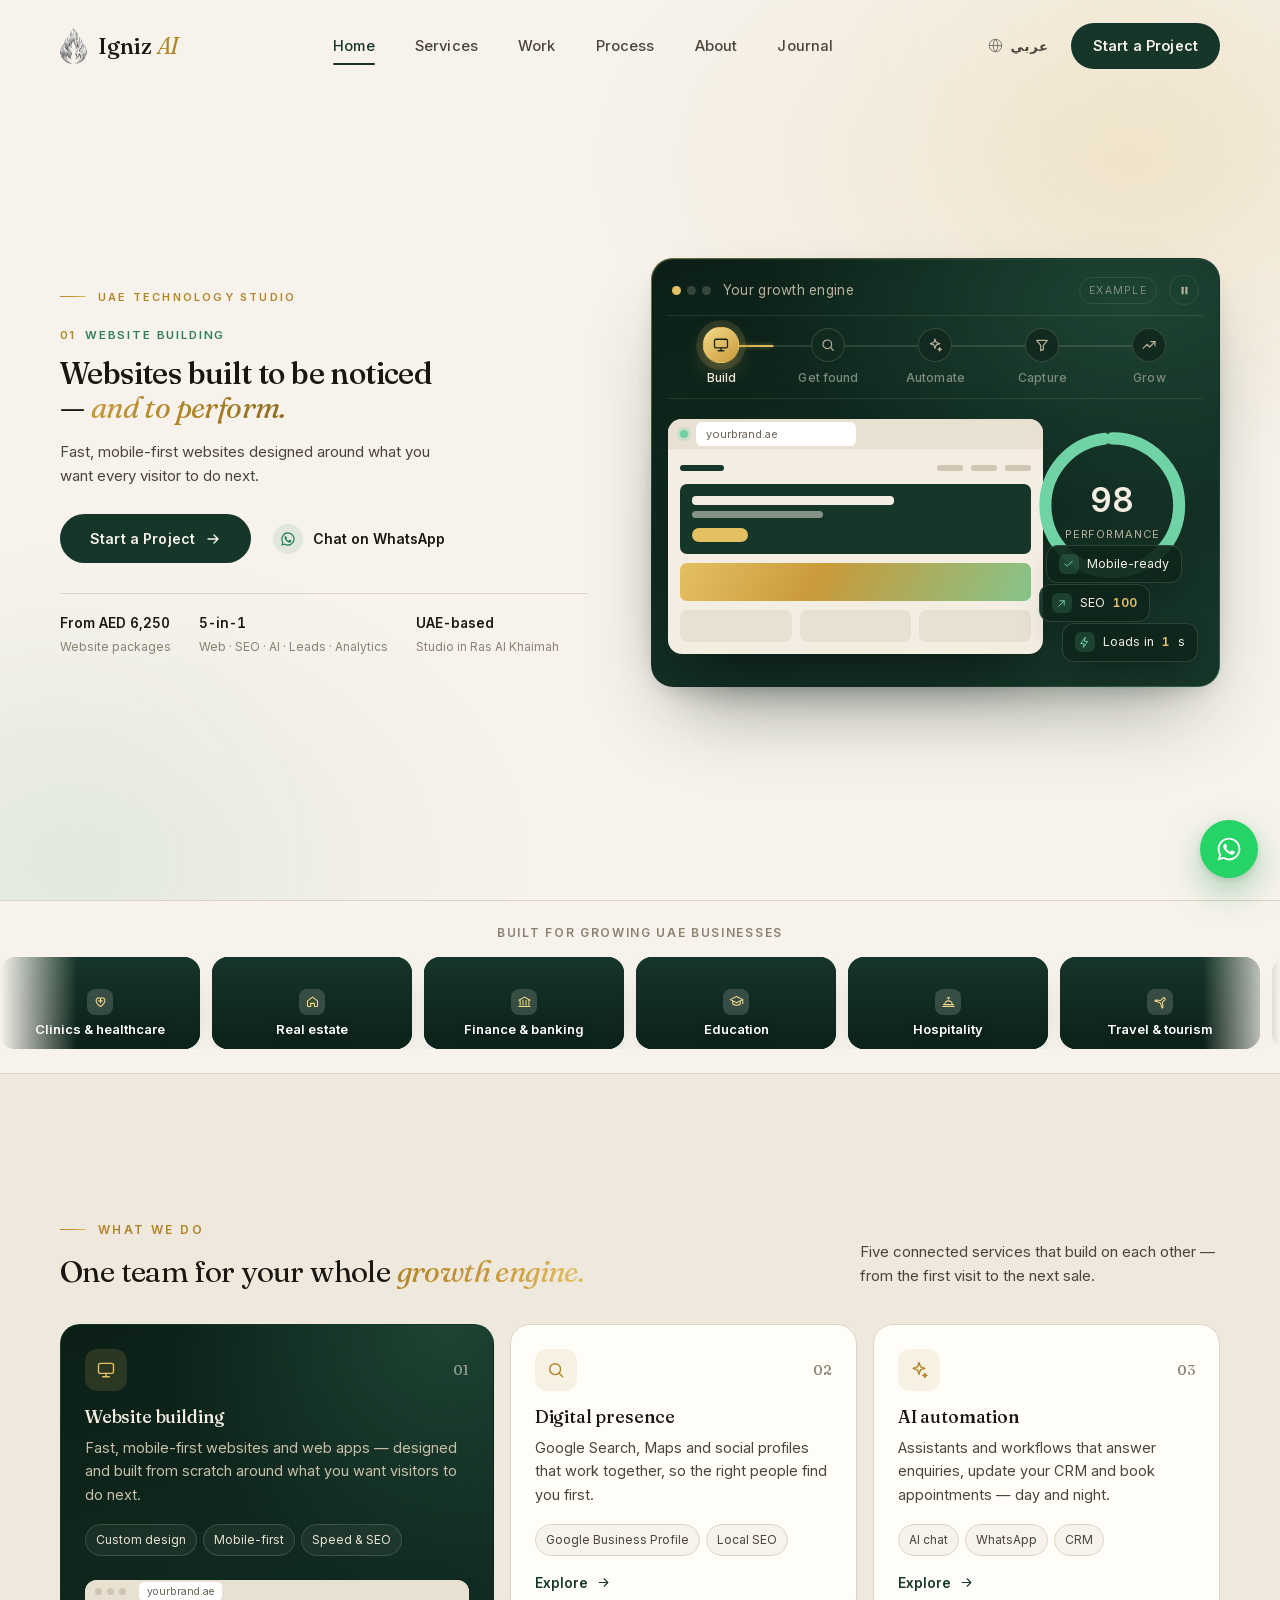
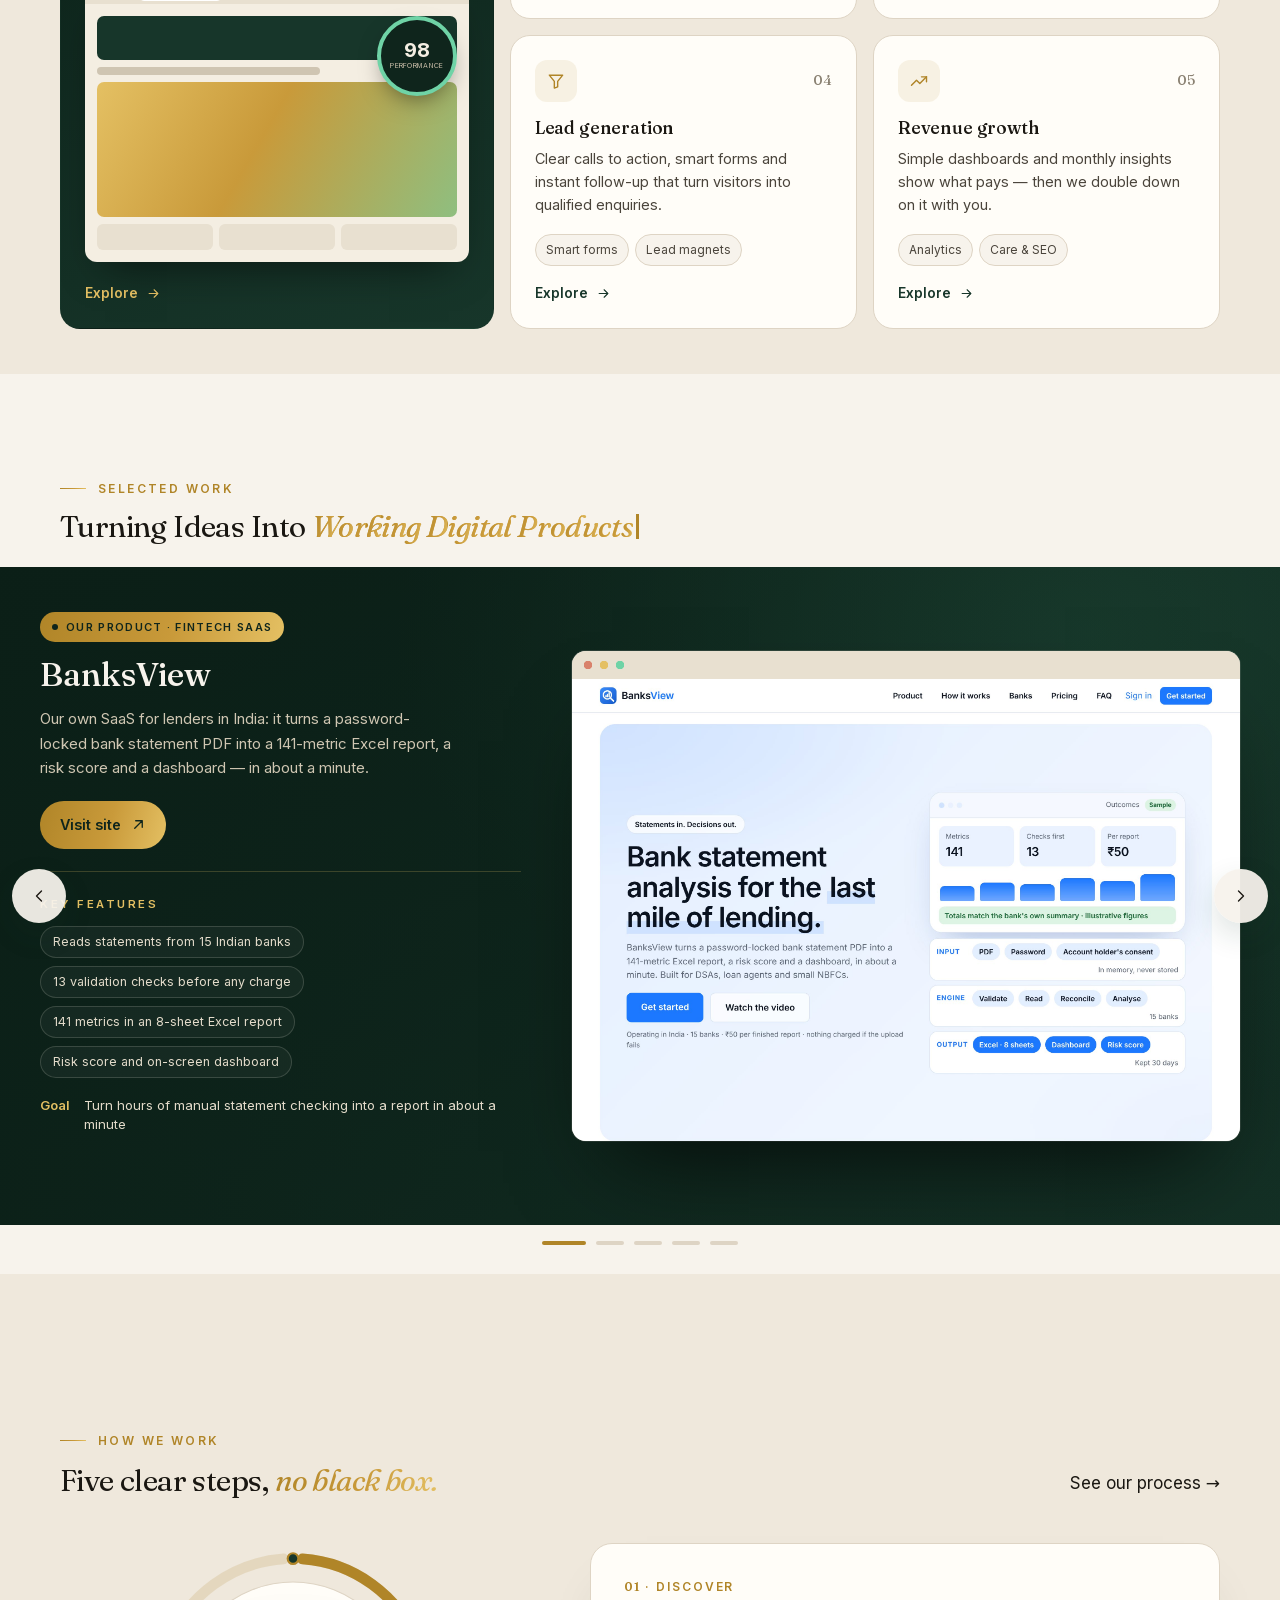
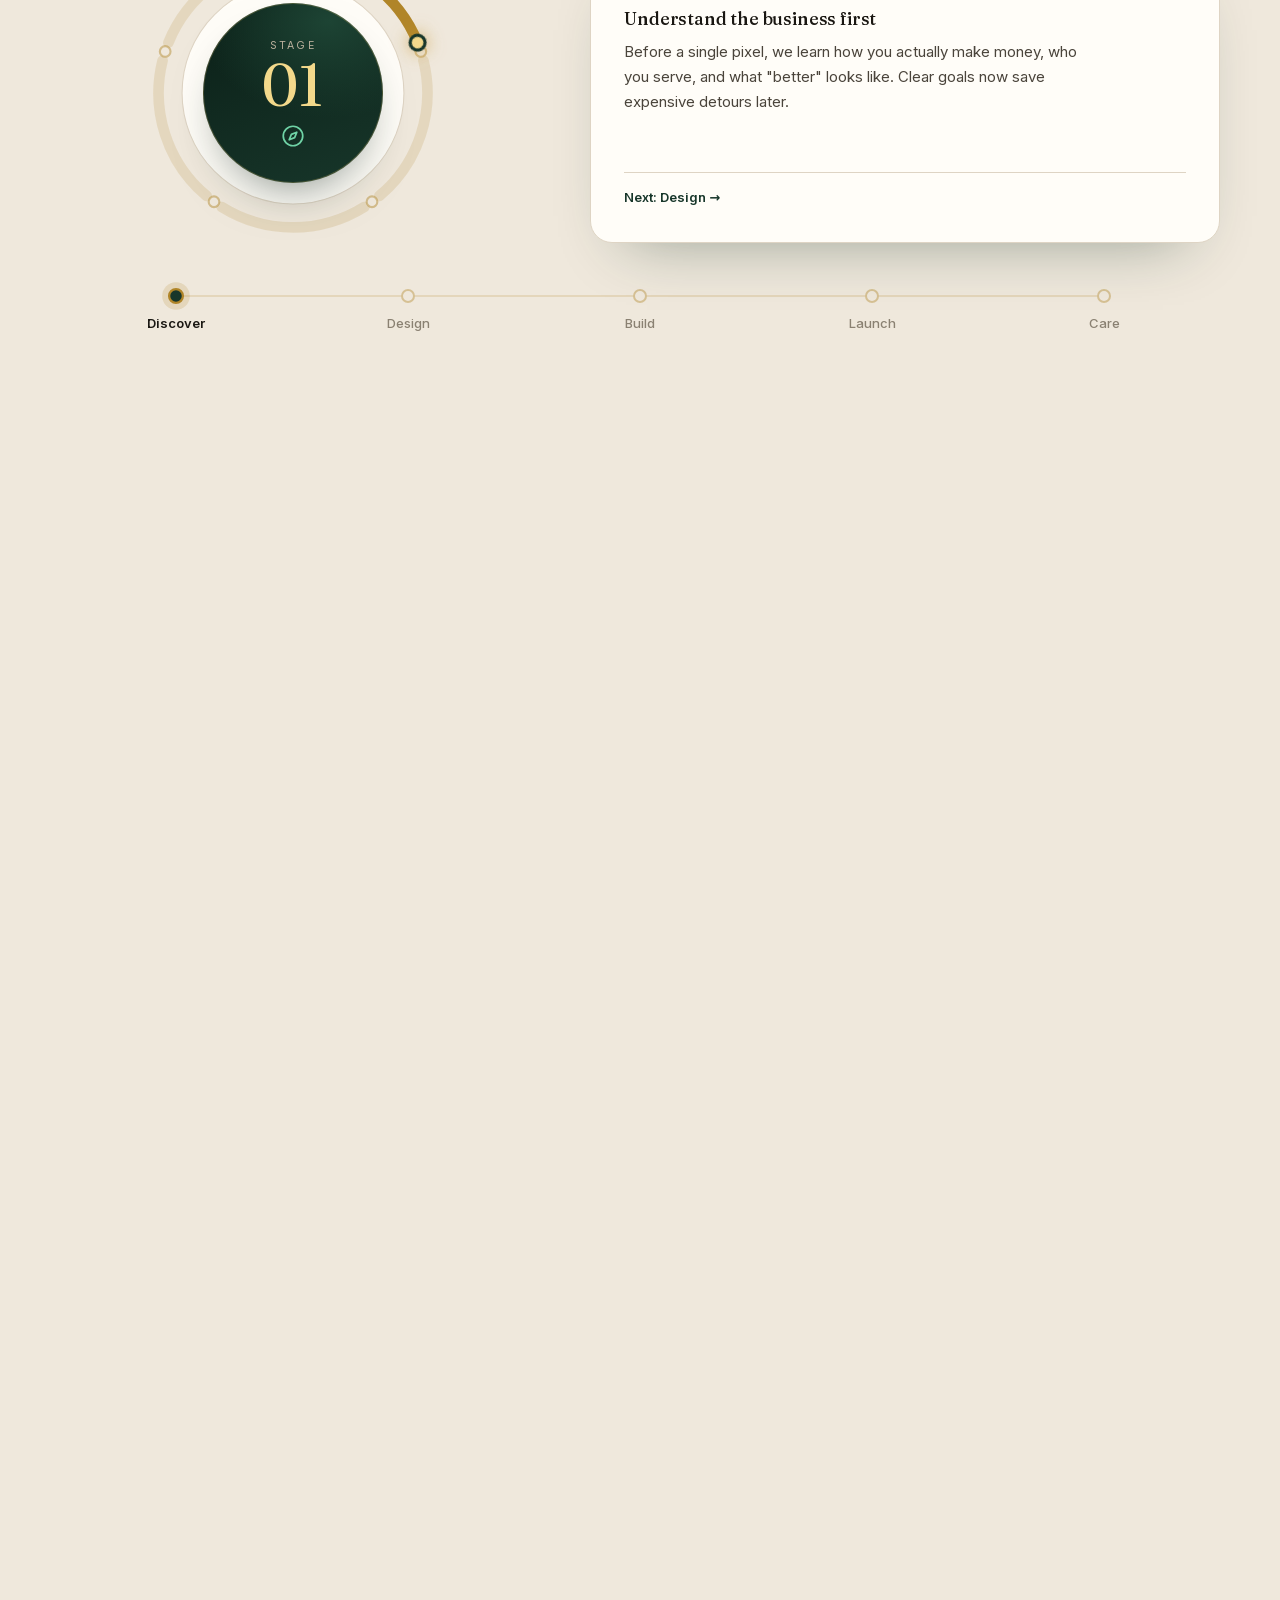
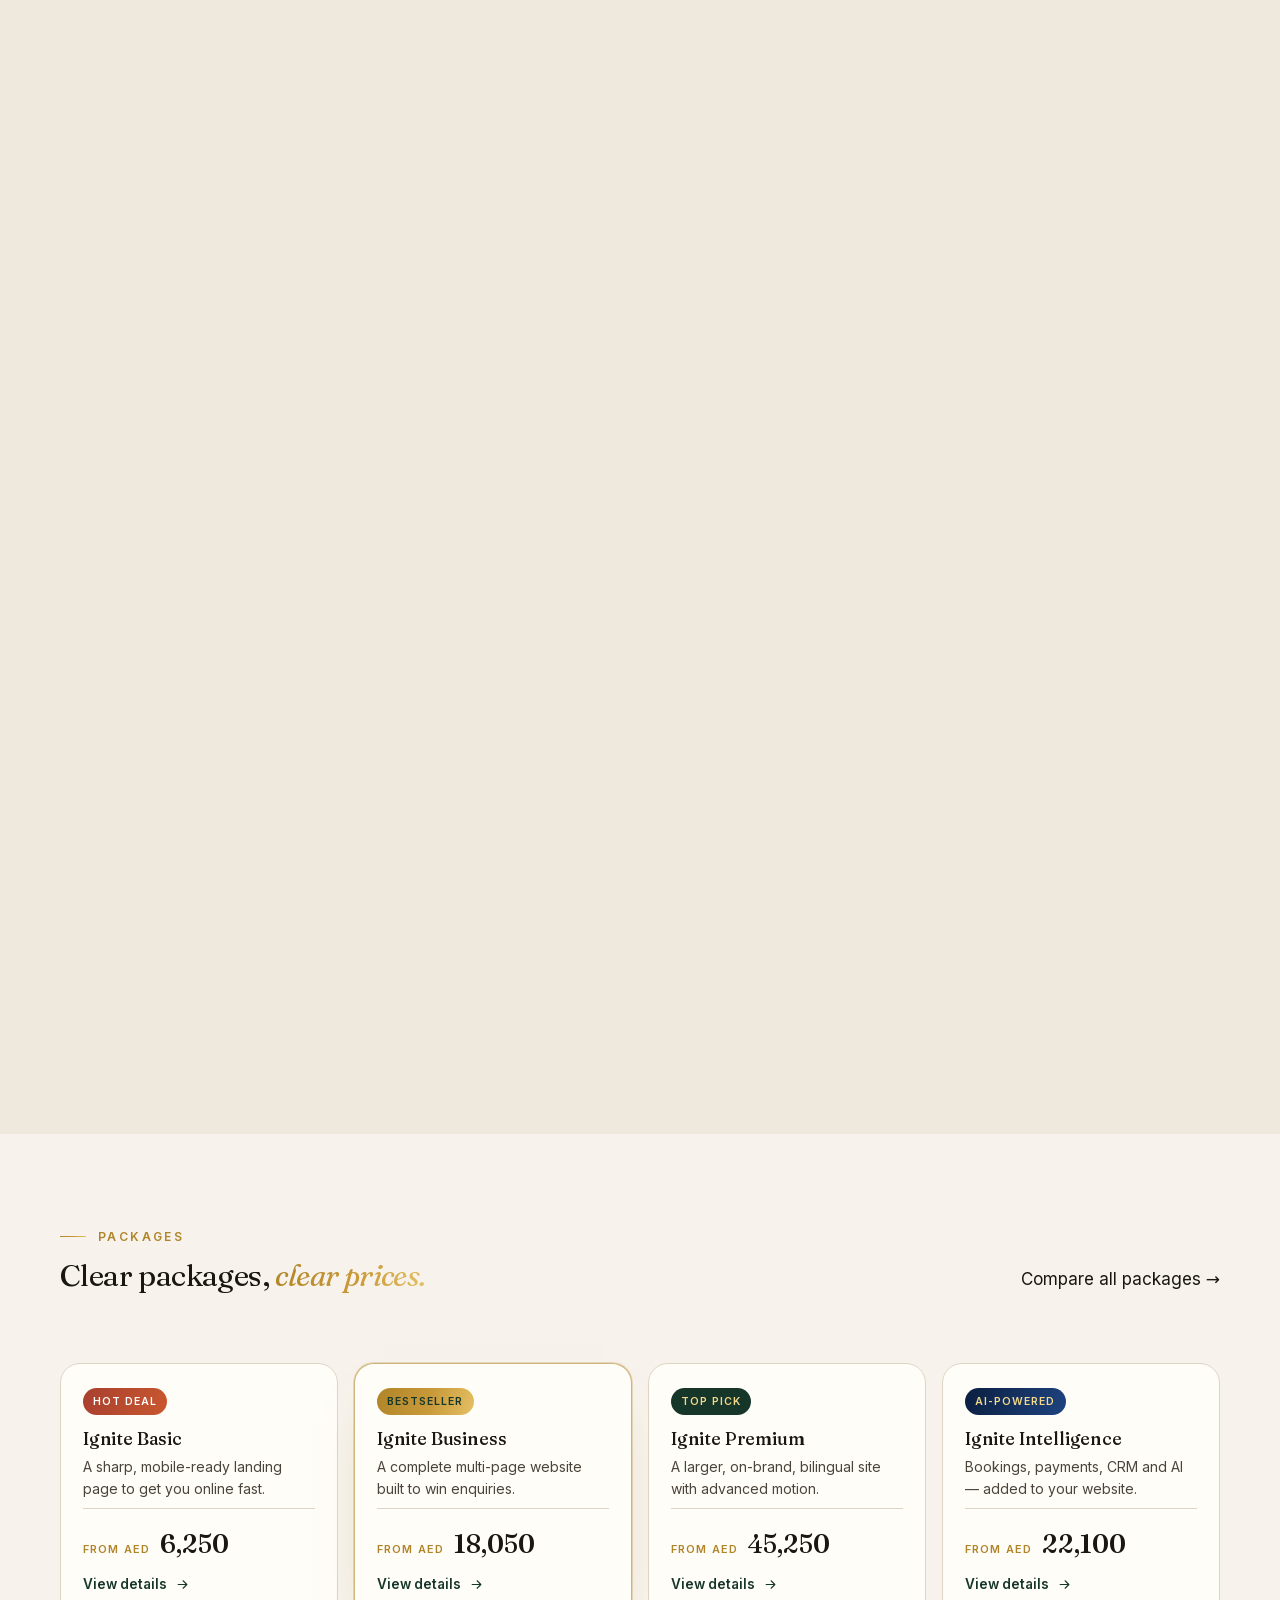
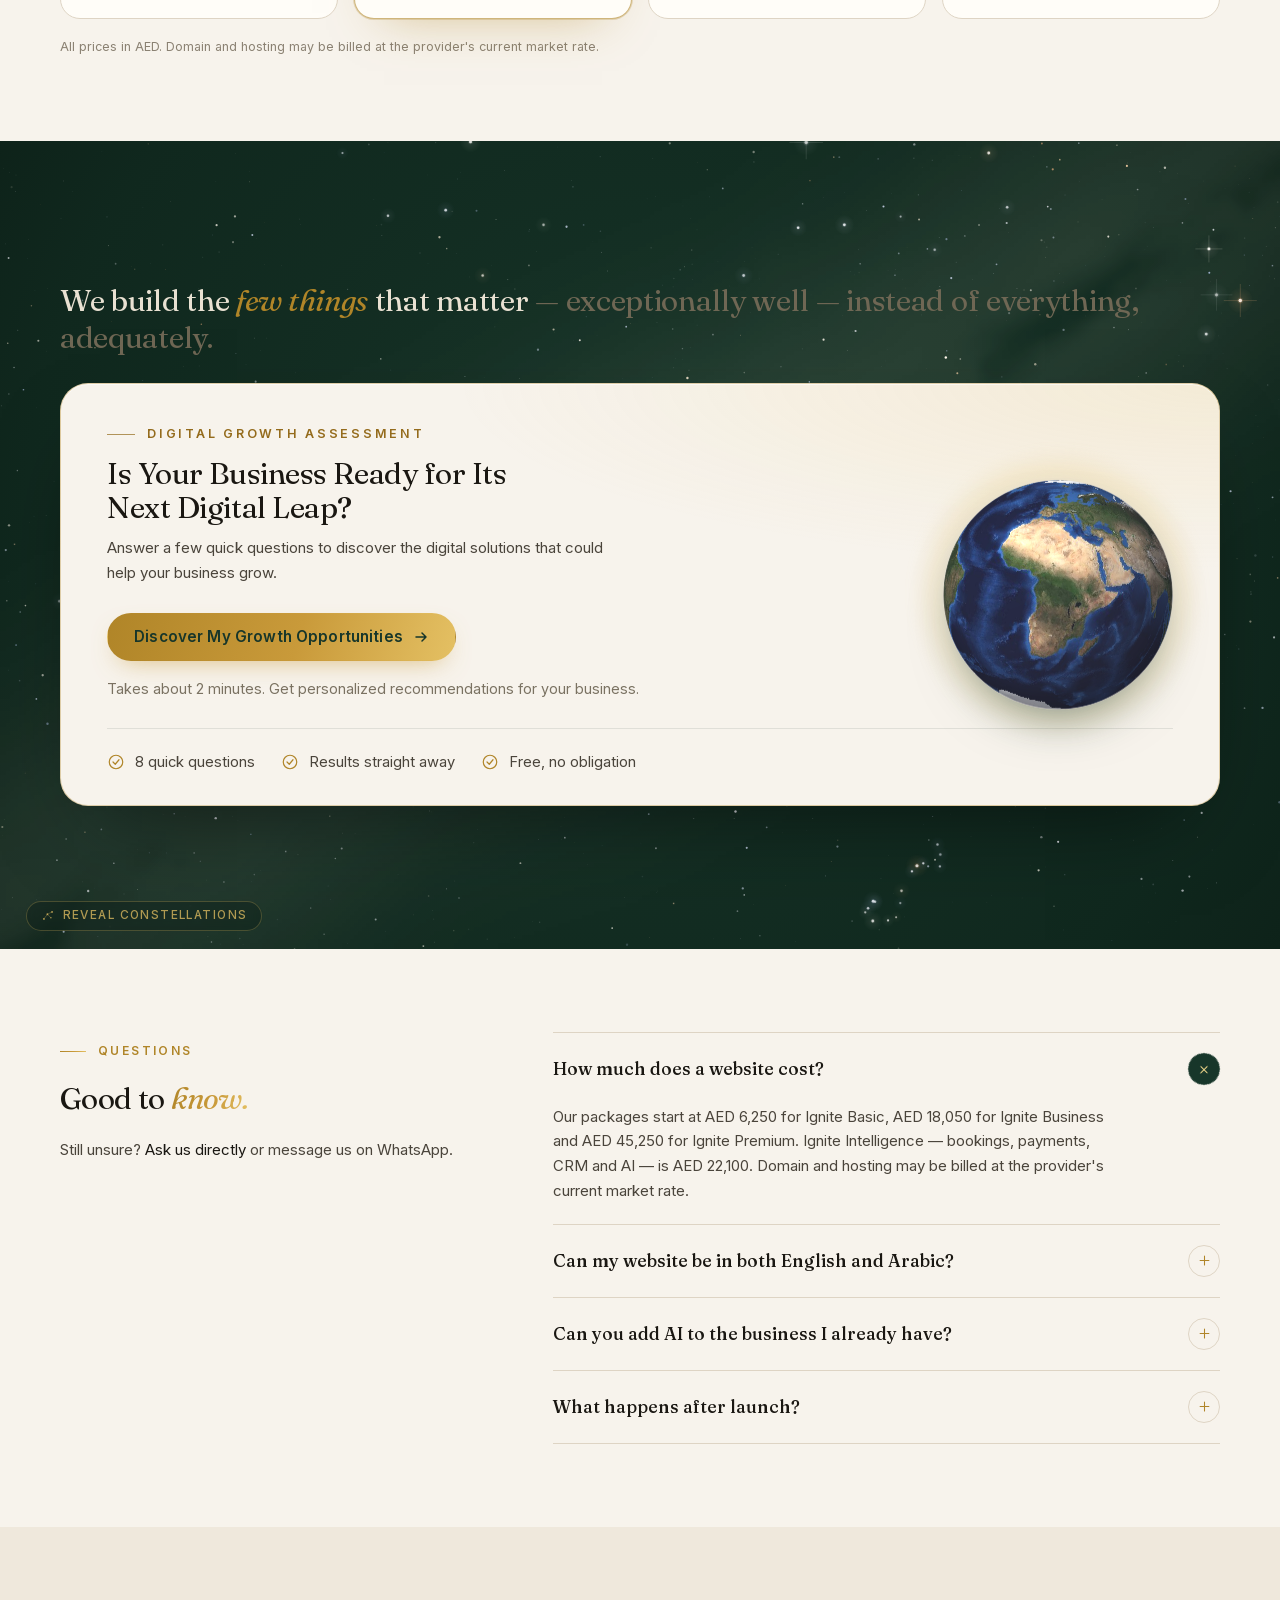
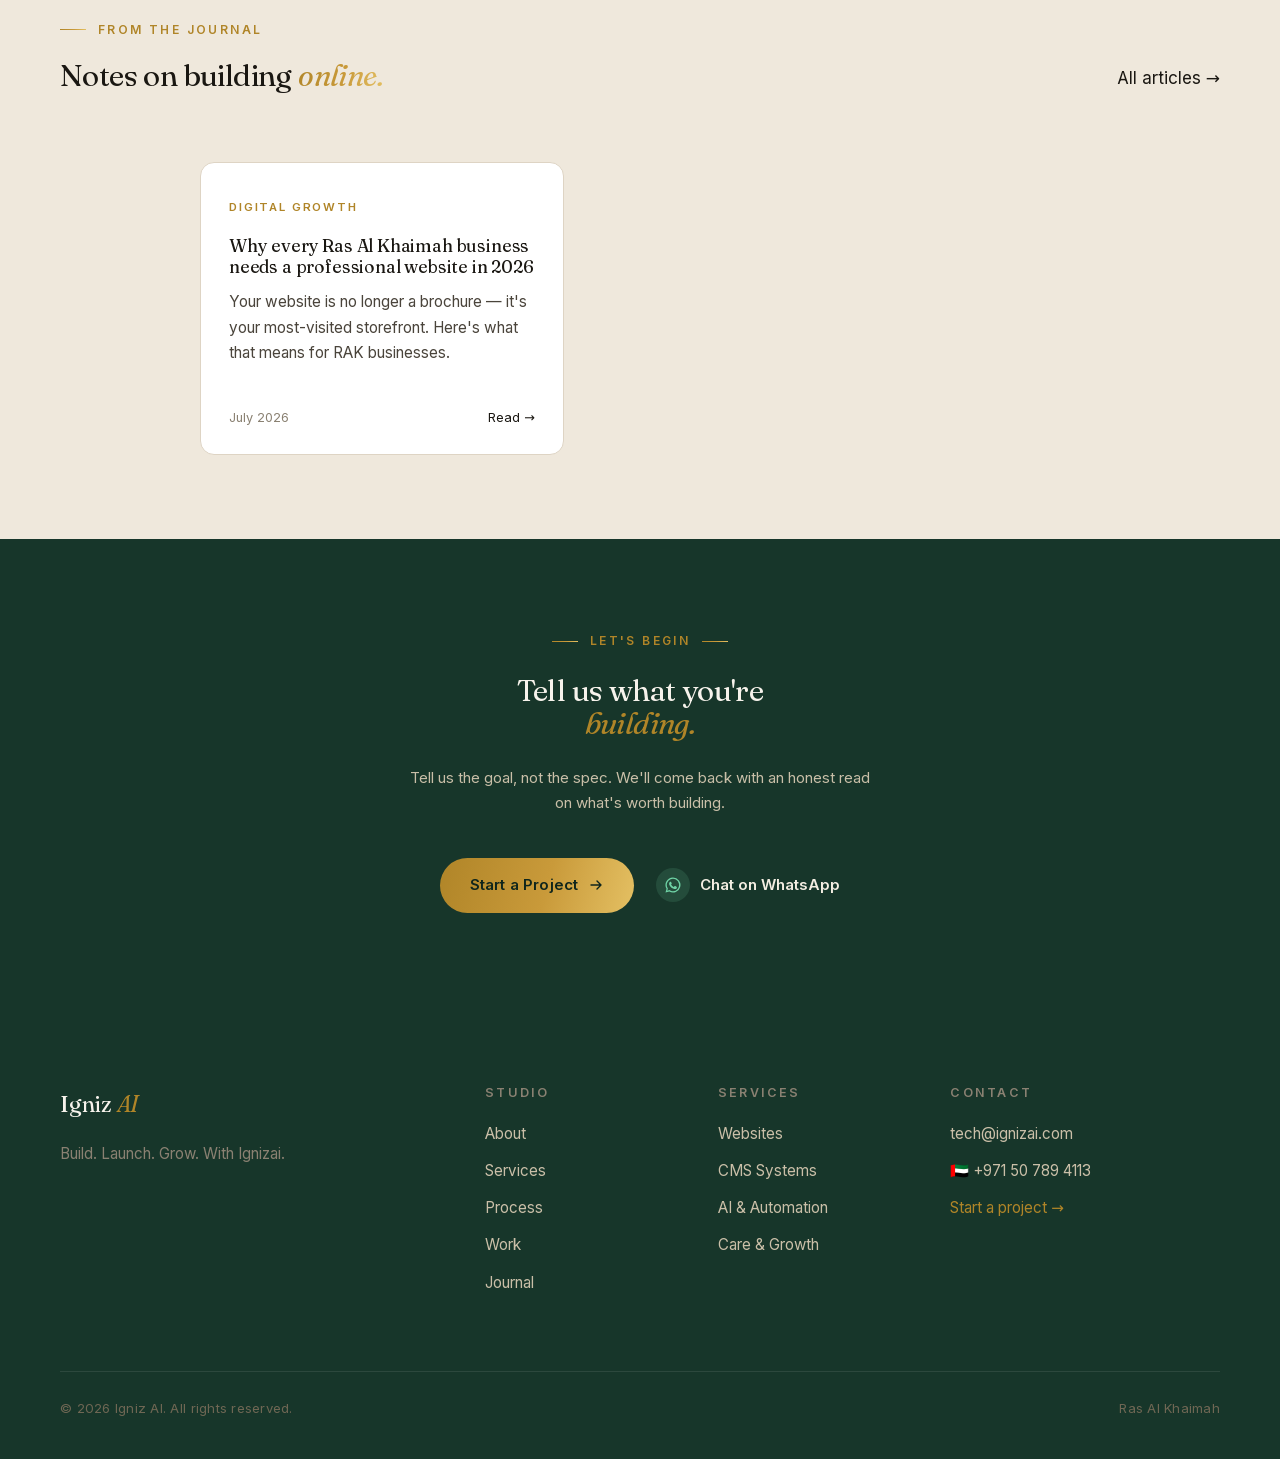
==== commit a24025f5: "Home redesign: growth-engine hero, industry marquee, services grid, process dial, full-bleed showcas" ====
--- a/index.html
+++ b/index.html
@@ -91,7 +91,7 @@
   </script>
   <link rel="preload" as="font" type="font/woff2" href="assets/fonts/fraunces-normal-500.woff2" crossorigin>
   <link rel="preload" as="font" type="font/woff2" href="assets/fonts/inter-normal-400.woff2" crossorigin>
-  <link rel="stylesheet" href="assets/theme.css">
+  <link rel="stylesheet" href="assets/theme.css?v=20261103u">
   <link rel="stylesheet" href="assets/quiz.css?v=20261011b">
   <link rel="preconnect" href="https://images.unsplash.com" crossorigin>
 
@@ -468,6 +468,9 @@
     .jcard-swipe.anim-reset { transition:none !important; }
     @media (prefers-reduced-motion: reduce){ .jcard-swipe { opacity:1 !important; translate:none !important; } }
   </style>
+<link rel="stylesheet" href="assets/hero.css?v=20261103c">
+<link rel="stylesheet" href="assets/home.css?v=20261103i">
+<link rel="stylesheet" href="assets/process-dial.css?v=20261103d">
 </head>
 <body>
 
@@ -522,28 +525,244 @@
 </div>
 
 <!-- ===== Hero ===== -->
-<header class="hero" id="hero">
-  <canvas class="aura" data-logo aria-hidden="true"></canvas>
-  <div class="hero__grain" aria-hidden="true"></div>
-  <div class="container hero__inner">
-    <div class="hero__glass">
-      <span class="hero__eyebrow eyebrow" data-i18n="hero-eyebrow">UAE Technology Studio</span>
-      <h1 class="hero__title hero__title--split" data-i18n-html="hero-title" aria-label="Built to be noticed. Engineered to perform.">
-        <span class="tw-line">Built to be noticed.</span>
-        <span class="tw-line">Engineered to <span class="ital gold-text">perform.</span></span>
-      </h1>
-      <div class="hero__rule"></div>
-      <p class="hero__lead" data-i18n="hero-lead">Technology that simplifies complexity, accelerates growth, and transforms the way you do business.</p>
-      <div class="hero__actions">
+<header class="hero hx" id="hero">
+  <div class="hx__bg" aria-hidden="true"><span class="hx__glow hx__glow--a"></span><span class="hx__glow hx__glow--b"></span></div>
+  <div class="container hx__inner">
+
+    <!-- LEFT: one fixed promise -->
+    <div class="hx__card">
+      <span class="eyebrow hx__eyebrow" data-i18n="hero-eyebrow">UAE Technology Studio</span>
+      <h1 class="sr-only">IgnizAI — we build the website, automations and lead systems that grow your revenue</h1>
+      <div class="hx__slides" aria-live="polite">
+        <article class="hx__slide is-active" data-slide="0">
+          <span class="hx__kicker"><i>01</i>Website building</span>
+          <h2 class="hx__title">Websites built to be noticed — <span class="ital gold-text">and to perform.</span></h2>
+          <p class="hx__lead">Fast, mobile-first websites designed around what you want every visitor to do next.</p>
+        </article>
+        <article class="hx__slide" data-slide="1" aria-hidden="true">
+          <span class="hx__kicker"><i>02</i>Digital presence</span>
+          <h2 class="hx__title">Be found where your customers <span class="ital gold-text">are looking.</span></h2>
+          <p class="hx__lead">Google Search, Maps and social profiles that work together, so the right people find you first.</p>
+        </article>
+        <article class="hx__slide" data-slide="2" aria-hidden="true">
+          <span class="hx__kicker"><i>03</i>AI automation</span>
+          <h2 class="hx__title">Let AI handle <span class="ital gold-text">the busywork.</span></h2>
+          <p class="hx__lead">Assistants and workflows that answer enquiries, update your CRM and book appointments — day and night.</p>
+        </article>
+        <article class="hx__slide" data-slide="3" aria-hidden="true">
+          <span class="hx__kicker"><i>04</i>Lead generation</span>
+          <h2 class="hx__title">Turn visitors into <span class="ital gold-text">qualified enquiries.</span></h2>
+          <p class="hx__lead">Clear calls to action, smart forms and instant follow-ups that bring you better leads, consistently.</p>
+        </article>
+        <article class="hx__slide" data-slide="4" aria-hidden="true">
+          <span class="hx__kicker"><i>05</i>Revenue growth</span>
+          <h2 class="hx__title">Grow revenue <span class="ital gold-text">you can measure.</span></h2>
+          <p class="hx__lead">See what's working with clear analytics — then double down on the channels that pay.</p>
+        </article>
+      </div>
+      <div class="hx__actions">
         <a href="contact.html" class="btn btn--gold"><span data-i18n="hero-cta-1">Start a Project</span>
           <svg width="16" height="16" viewBox="0 0 16 16" fill="none" aria-hidden="true"><path d="M3 8h10M9 4l4 4-4 4" stroke="currentColor" stroke-width="1.4" stroke-linecap="round" stroke-linejoin="round"/></svg></a>
-        <a href="#work-showcase" class="btn btn--ghost"><span class="btn__line" data-i18n="hero-cta-2">See our work</span></a>
+        <a href="https://wa.me/971507894113?text=Hi%20IgnizAI%2C%20I%27d%20like%20to%20discuss%20a%20project." class="hx__wa" target="_blank" rel="noopener"><span class="hx__wa-ic" aria-hidden="true"><svg viewBox="0 0 24 24" fill="currentColor"><path d="M12 2a10 10 0 0 0-8.6 15.1L2 22l5-1.3A10 10 0 1 0 12 2zm0 18.2c-1.5 0-3-.4-4.3-1.2l-.3-.2-3 .8.8-2.9-.2-.3A8.2 8.2 0 1 1 12 20.2zm4.5-6.1c-.2-.1-1.5-.7-1.7-.8-.2-.1-.4-.1-.6.1l-.8 1c-.1.2-.3.2-.5.1a6.7 6.7 0 0 1-3.3-2.9c-.3-.4.2-.4.7-1.3.1-.2 0-.3 0-.4l-.8-1.8c-.2-.5-.4-.4-.6-.4h-.5a1 1 0 0 0-.7.3 3 3 0 0 0-.9 2.2c0 1.3.9 2.5 1 2.7.1.2 1.8 2.8 4.4 3.9 1.6.7 2.3.8 3.1.6.5-.1 1.5-.6 1.7-1.2.2-.6.2-1.1.2-1.2-.1-.1-.3-.2-.5-.3z"/></svg></span><span>Chat on WhatsApp</span></a>
+      </div>
+      <ul class="hx__proof">
+        <li><b>From AED 6,250</b><span>Website packages</span></li>
+        <li><b>5-in-1</b><span>Web · SEO · AI · Leads · Analytics</span></li>
+        <li><b>UAE-based</b><span>Studio in Ras Al Khaimah</span></li>
+      </ul>
+    </div>
+
+    <!-- RIGHT: the growth engine -->
+    <div class="hx__viz">
+      <div class="hx__panel">
+        <div class="hx__panel-head">
+          <span class="hx__dots" aria-hidden="true"><i></i><i></i><i></i></span>
+          <span class="hx__panel-title">Your growth engine</span>
+          <span class="hx__panel-tag">Example</span>
+          <button class="hx__pause" type="button" aria-pressed="false" aria-label="Pause animation"><svg class="i-pause" viewBox="0 0 24 24" fill="currentColor" aria-hidden="true"><rect x="6.5" y="5" width="4" height="14" rx="1"/><rect x="13.5" y="5" width="4" height="14" rx="1"/></svg><svg class="i-play" viewBox="0 0 24 24" fill="currentColor" aria-hidden="true"><path d="M8 5.5v13l11-6.5z"/></svg></button>
+        </div>
+        <div class="hx__rail" role="tablist" aria-label="How we grow your business">
+          <span class="hx__rail-line" aria-hidden="true"><i class="hx__rail-fill"></i></span>
+          <button class="hx__step is-active" id="hx-tab-0" role="tab" aria-selected="true" aria-controls="hx-cap-0"><span class="hx__step-dot"><svg viewBox="0 0 24 24" fill="none" stroke="currentColor" stroke-width="1.8" stroke-linecap="round" stroke-linejoin="round"><rect x="3" y="4" width="18" height="12" rx="2"/><path d="M8 20h8M12 16v4"/></svg></span><span class="hx__step-l">Build</span></button>
+          <button class="hx__step" id="hx-tab-1" role="tab" aria-selected="false" aria-controls="hx-cap-1" tabindex="-1"><span class="hx__step-dot"><svg viewBox="0 0 24 24" fill="none" stroke="currentColor" stroke-width="1.8" stroke-linecap="round" stroke-linejoin="round"><circle cx="11" cy="11" r="6.5"/><path d="M20 20l-4.2-4.2"/></svg></span><span class="hx__step-l">Get found</span></button>
+          <button class="hx__step" id="hx-tab-2" role="tab" aria-selected="false" aria-controls="hx-cap-2" tabindex="-1"><span class="hx__step-dot"><svg viewBox="0 0 24 24" fill="none" stroke="currentColor" stroke-width="1.8" stroke-linecap="round" stroke-linejoin="round"><path d="M12 3l1.8 5.2L19 10l-5.2 1.8L12 17l-1.8-5.2L5 10l5.2-1.8z"/><path d="M19 16l.7 1.8 1.8.7-1.8.7L19 21l-.7-1.8-1.8-.7 1.8-.7z"/></svg></span><span class="hx__step-l">Automate</span></button>
+          <button class="hx__step" id="hx-tab-3" role="tab" aria-selected="false" aria-controls="hx-cap-3" tabindex="-1"><span class="hx__step-dot"><svg viewBox="0 0 24 24" fill="none" stroke="currentColor" stroke-width="1.8" stroke-linecap="round" stroke-linejoin="round"><path d="M4 5h16l-6 7.5V19l-4 1.5v-8z"/></svg></span><span class="hx__step-l">Capture</span></button>
+          <button class="hx__step" id="hx-tab-4" role="tab" aria-selected="false" aria-controls="hx-cap-4" tabindex="-1"><span class="hx__step-dot"><svg viewBox="0 0 24 24" fill="none" stroke="currentColor" stroke-width="1.8" stroke-linecap="round" stroke-linejoin="round"><path d="M3 17l6-6 4 4 8-8"/><path d="M15 7h6v6"/></svg></span><span class="hx__step-l">Grow</span></button>
+        </div>
+        <div class="hx__stage" aria-hidden="true">
+        <!-- 0 · Website -->
+        <div class="hx__scene is-active" data-scene="0">
+          <div class="sc-web">
+            <div class="sc-web__browser">
+              <div class="sc-web__url"><i></i><span>yourbrand.ae</span></div>
+              <div class="sc-web__page">
+                <div class="b b-nav"><span></span><span></span><span></span><span></span></div>
+                <div class="b b-hero"><span class="l1"></span><span class="l2"></span><span class="btn-s"></span></div>
+                <div class="b b-img"></div>
+                <div class="b-cards"><div class="b b-c"></div><div class="b b-c"></div><div class="b b-c"></div></div>
+              </div>
+            </div>
+            <div class="sc-web__score">
+              <svg viewBox="0 0 120 120"><circle class="ring-bg" cx="60" cy="60" r="50"/><circle class="ring" cx="60" cy="60" r="50" pathLength="100"/></svg>
+              <b data-count="98">0</b><span>Performance</span>
+            </div>
+            <div class="chip chip--1"><em><svg viewBox="0 0 24 24" fill="none" stroke="currentColor" stroke-width="1.8" stroke-linecap="round" stroke-linejoin="round"><path d="M5 12.5l4.5 4.5L19 7.5"/></svg></em> Mobile-ready</div>
+            <div class="chip chip--2"><em><svg viewBox="0 0 24 24" fill="none" stroke="currentColor" stroke-width="1.8" stroke-linecap="round" stroke-linejoin="round"><path d="M7 17L17 7M9 7h8v8"/></svg></em> SEO <b data-count="100">0</b></div>
+            <div class="chip chip--3"><em><svg viewBox="0 0 24 24" fill="none" stroke="currentColor" stroke-width="1.8" stroke-linecap="round" stroke-linejoin="round"><path d="M13 3L5 14h6l-1 7 8-11h-6l1-7z"/></svg></em> Loads in <b data-count="1.2" data-dec="1">0</b>s</div>
+          </div>
+        </div>
+
+        <!-- 1 · Presence -->
+        <div class="hx__scene" data-scene="1">
+          <div class="sc-pres">
+            <div class="sc-pres__top">
+              <div class="kpi"><span>Search visibility</span><b data-count="86">0</b><small>/100</small></div>
+              <svg class="spark" viewBox="0 0 200 60" preserveAspectRatio="none"><path class="spark__line" pathLength="100" d="M0 52 C20 50 30 44 50 42 S80 36 100 30 S140 22 160 16 S190 8 200 6"/></svg>
+            </div>
+            <ul class="sc-pres__bars">
+              <li><span class="lbl">Google Search</span><span class="bar"><i style="--w:88%"></i></span><b data-count="88">0</b></li>
+              <li><span class="lbl">Google Maps</span><span class="bar"><i style="--w:74%"></i></span><b data-count="74">0</b></li>
+              <li><span class="lbl">Instagram</span><span class="bar"><i style="--w:61%"></i></span><b data-count="61">0</b></li>
+              <li><span class="lbl">WhatsApp</span><span class="bar"><i style="--w:92%"></i></span><b data-count="92">0</b></li>
+            </ul>
+            <div class="sc-pres__pin"><span class="pin"></span><span class="pulse"></span><em>Top result near you</em></div>
+          </div>
+        </div>
+
+        <!-- 2 · AI automation -->
+        <div class="hx__scene" data-scene="2">
+          <div class="sc-ai">
+            <svg class="sc-ai__wires" viewBox="0 0 520 300" preserveAspectRatio="none">
+              <path class="w" d="M128 150 C170 150 190 150 214 150"/>
+              <path class="w" d="M306 150 C340 150 350 70 388 70"/>
+              <path class="w" d="M306 150 C340 150 350 150 388 150"/>
+              <path class="w" d="M306 150 C340 150 350 230 388 230"/>
+              <path class="w w--flow" pathLength="100" d="M128 150 C170 150 190 150 214 150"/>
+              <path class="w w--flow f2" pathLength="100" d="M306 150 C340 150 350 70 388 70"/>
+              <path class="w w--flow f3" pathLength="100" d="M306 150 C340 150 350 150 388 150"/>
+              <path class="w w--flow f4" pathLength="100" d="M306 150 C340 150 350 230 388 230"/>
+            </svg>
+            <div class="node node--in"><em><svg viewBox="0 0 24 24" fill="none" stroke="currentColor" stroke-width="1.8" stroke-linecap="round" stroke-linejoin="round"><path d="M20 12a8 8 0 0 1-11.6 7.1L4 20l1-4.1A8 8 0 1 1 20 12z"/></svg></em><span>New enquiry</span><small>WhatsApp · 9:42 pm</small></div>
+            <div class="node node--ai"><span class="core">AI</span><small>Assistant</small></div>
+            <div class="node node--out o1"><em><svg viewBox="0 0 24 24" fill="none" stroke="currentColor" stroke-width="1.8" stroke-linecap="round" stroke-linejoin="round"><path d="M9 14L4 9l5-5"/><path d="M4 9h10a6 6 0 0 1 6 6v4"/></svg></em><span>Reply sent</span></div>
+            <div class="node node--out o2"><em><svg viewBox="0 0 24 24" fill="none" stroke="currentColor" stroke-width="1.8" stroke-linecap="round" stroke-linejoin="round"><path d="M4 12a8 8 0 0 1 14-5.3L20 9M20 4v5h-5"/><path d="M20 12a8 8 0 0 1-14 5.3L4 15M4 20v-5h5"/></svg></em><span>CRM updated</span></div>
+            <div class="node node--out o3"><em><svg viewBox="0 0 24 24" fill="none" stroke="currentColor" stroke-width="1.8" stroke-linecap="round" stroke-linejoin="round"><rect x="3.5" y="5" width="17" height="15" rx="2.5"/><path d="M3.5 10h17M8 3v4M16 3v4"/></svg></em><span>Slot booked</span></div>
+            <div class="sc-ai__stat">Hours saved this week <b data-count="18">0</b></div>
+          </div>
+        </div>
+
+        <!-- 3 · Leads -->
+        <div class="hx__scene" data-scene="3">
+          <div class="sc-lead">
+            <ul class="funnel">
+              <li style="--w:100%"><span>Visitors</span><b data-count="4820">0</b></li>
+              <li style="--w:84%"><span>Engaged</span><b data-count="1240">0</b></li>
+              <li style="--w:68%"><span>Enquiries</span><b data-count="186">0</b></li>
+              <li style="--w:54%"><span>Qualified</span><b data-count="64">0</b></li>
+            </ul>
+            <div class="toasts">
+              <div class="toast t1"><i></i><span><b>New enquiry</b> · Contact form</span></div>
+              <div class="toast t2"><i></i><span><b>New lead</b> · WhatsApp</span></div>
+              <div class="toast t3"><i></i><span><b>Call booked</b> · Tomorrow 11:00</span></div>
+            </div>
+          </div>
+        </div>
+
+        <!-- 4 · Revenue -->
+        <div class="hx__scene" data-scene="4">
+          <div class="sc-rev">
+            <div class="kpis">
+              <div class="kpi"><span>Revenue</span><b>+<i data-count="32">0</i>%</b></div>
+              <div class="kpi"><span>Conversion</span><b><i data-count="4.8" data-dec="1">0</i>%</b></div>
+              <div class="kpi"><span>Repeat clients</span><b><i data-count="41">0</i>%</b></div>
+            </div>
+            <svg class="chart" viewBox="0 0 480 200" preserveAspectRatio="none">
+              <defs>
+                <linearGradient id="hxArea" x1="0" y1="0" x2="0" y2="1"><stop offset="0" stop-color="#E4C063" stop-opacity=".38"/><stop offset="1" stop-color="#E4C063" stop-opacity="0"/></linearGradient>
+              </defs>
+              <g class="grid"><line x1="0" y1="50" x2="480" y2="50"/><line x1="0" y1="100" x2="480" y2="100"/><line x1="0" y1="150" x2="480" y2="150"/></g>
+              <path class="area" d="M0 170 L40 162 L80 158 L120 148 L160 150 L200 132 L240 124 L280 112 L320 96 L360 84 L400 66 L440 52 L480 34 L480 200 L0 200 Z" fill="url(#hxArea)"/>
+              <path class="line" pathLength="100" d="M0 170 L40 162 L80 158 L120 148 L160 150 L200 132 L240 124 L280 112 L320 96 L360 84 L400 66 L440 52 L480 34"/>
+              <circle class="dot" cx="480" cy="34" r="5"/>
+            </svg>
+            <div class="months"><span>Jan</span><span>Mar</span><span>May</span><span>Jul</span><span>Sep</span><span>Nov</span></div>
+          </div>
+        </div>
+        </div>
+        <div class="hx__cap">
+          <p class="hx__cap-item is-active" id="hx-cap-0" role="tabpanel" aria-labelledby="hx-tab-0"><b>01 · Build</b><span>A fast, mobile-first website that turns visits into action.</span></p>
+          <p class="hx__cap-item" id="hx-cap-1" role="tabpanel" aria-labelledby="hx-tab-1"><b>02 · Get found</b><span>Google Search, Maps and social profiles working together.</span></p>
+          <p class="hx__cap-item" id="hx-cap-2" role="tabpanel" aria-labelledby="hx-tab-2"><b>03 · Automate</b><span>AI answers enquiries, updates your CRM and books appointments — 24/7.</span></p>
+          <p class="hx__cap-item" id="hx-cap-3" role="tabpanel" aria-labelledby="hx-tab-3"><b>04 · Capture</b><span>Smart forms and instant follow-up turn visitors into qualified leads.</span></p>
+          <p class="hx__cap-item" id="hx-cap-4" role="tabpanel" aria-labelledby="hx-tab-4"><b>05 · Grow</b><span>Clear analytics show what pays, so you can double down on it.</span></p>
+        </div>
       </div>
     </div>
   </div>
 </header>
 
 <!-- ===== Work showcase ===== -->
+<!-- ===== Sectors strip ===== -->
+<section class="hm-sectors" aria-label="Who we build for">
+  <div class="container hm-sectors__head reveal"><span class="hm-sectors__label">Built for growing UAE businesses</span></div>
+  <div class="hm-marquee reveal">
+    <div class="hm-marquee__track">
+      <ul class="hm-sectors__list"><li class="hm-sector" style="--img:url('https://images.unsplash.com/photo-1629909613654-28e377c37b09?w=480&amp;h=300&amp;fit=crop&amp;q=70&amp;auto=format')"><span class="hm-sector__ic"><svg viewBox="0 0 24 24" fill="none" stroke="currentColor" stroke-width="1.7" stroke-linecap="round" stroke-linejoin="round" aria-hidden="true"><path d="M12 20s-7-4.4-7-10a4 4 0 0 1 7-2.6A4 4 0 0 1 19 10c0 5.6-7 10-7 10z"/><path d="M9 11h6M12 8v6"/></svg></span><span class="hm-sector__t">Clinics &amp; healthcare</span></li><li class="hm-sector" style="--img:url('https://images.unsplash.com/photo-1512453979798-5ea266f8880c?w=480&amp;h=300&amp;fit=crop&amp;q=70&amp;auto=format')"><span class="hm-sector__ic"><svg viewBox="0 0 24 24" fill="none" stroke="currentColor" stroke-width="1.7" stroke-linecap="round" stroke-linejoin="round" aria-hidden="true"><path d="M4 11l8-6 8 6v8a1 1 0 0 1-1 1h-4v-5h-6v5H5a1 1 0 0 1-1-1z"/></svg></span><span class="hm-sector__t">Real estate</span></li><li class="hm-sector" style="--img:url('https://images.unsplash.com/photo-1631511258193-252ab3da6b8b?w=480&amp;h=300&amp;fit=crop&amp;q=70&amp;auto=format')"><span class="hm-sector__ic"><svg viewBox="0 0 24 24" fill="none" stroke="currentColor" stroke-width="1.7" stroke-linecap="round" stroke-linejoin="round" aria-hidden="true"><path d="M3 10l9-5 9 5M5 10v8M9.5 10v8M14.5 10v8M19 10v8M3 20h18"/></svg></span><span class="hm-sector__t">Finance &amp; banking</span></li><li class="hm-sector" style="--img:url('https://images.unsplash.com/photo-1509062522246-3755977927d7?w=480&amp;h=300&amp;fit=crop&amp;q=70&amp;auto=format')"><span class="hm-sector__ic"><svg viewBox="0 0 24 24" fill="none" stroke="currentColor" stroke-width="1.7" stroke-linecap="round" stroke-linejoin="round" aria-hidden="true"><path d="M2 9l10-5 10 5-10 5z"/><path d="M6 11v5c3 2.5 9 2.5 12 0v-5M22 9v6"/></svg></span><span class="hm-sector__t">Education</span></li><li class="hm-sector" style="--img:url('https://images.unsplash.com/photo-1677129667171-92abd8740fa3?w=480&amp;h=300&amp;fit=crop&amp;q=70&amp;auto=format')"><span class="hm-sector__ic"><svg viewBox="0 0 24 24" fill="none" stroke="currentColor" stroke-width="1.7" stroke-linecap="round" stroke-linejoin="round" aria-hidden="true"><path d="M4 17h16M6 17a6 6 0 0 1 12 0M12 8V6M10 6h4M3 20h18"/></svg></span><span class="hm-sector__t">Hospitality</span></li><li class="hm-sector" style="--img:url('https://images.unsplash.com/photo-1549944850-84e00be4203b?w=480&amp;h=300&amp;fit=crop&amp;q=70&amp;auto=format')"><span class="hm-sector__ic"><svg viewBox="0 0 24 24" fill="none" stroke="currentColor" stroke-width="1.7" stroke-linecap="round" stroke-linejoin="round" aria-hidden="true"><path d="M10.5 13.5L3 11l1.5-1.5 7.5 1L16 6.5a2 2 0 0 1 3 3L15 13.5l1 7.5-1.5 1.5L12 15z"/></svg></span><span class="hm-sector__t">Travel &amp; tourism</span></li><li class="hm-sector" style="--img:url('https://images.unsplash.com/photo-1567123498814-e333c1aaa793?w=480&amp;h=300&amp;fit=crop&amp;q=70&amp;auto=format')"><span class="hm-sector__ic"><svg viewBox="0 0 24 24" fill="none" stroke="currentColor" stroke-width="1.7" stroke-linecap="round" stroke-linejoin="round" aria-hidden="true"><path d="M5 8h11v5a5 5 0 0 1-5 5h-1a5 5 0 0 1-5-5z"/><path d="M16 9h1.5a2.5 2.5 0 0 1 0 5H16M8 3v2M11 3v2"/></svg></span><span class="hm-sector__t">Food &amp; beverage</span></li><li class="hm-sector" style="--img:url('https://images.unsplash.com/photo-1441986300917-64674bd600d8?w=480&amp;h=300&amp;fit=crop&amp;q=70&amp;auto=format')"><span class="hm-sector__ic"><svg viewBox="0 0 24 24" fill="none" stroke="currentColor" stroke-width="1.7" stroke-linecap="round" stroke-linejoin="round" aria-hidden="true"><path d="M5 8h14l-1 12H6z"/><path d="M9 8V6a3 3 0 0 1 6 0v2"/></svg></span><span class="hm-sector__t">Retail &amp; e-commerce</span></li><li class="hm-sector" style="--img:url('https://images.unsplash.com/photo-1517048676732-d65bc937f952?w=480&amp;h=300&amp;fit=crop&amp;q=70&amp;auto=format')"><span class="hm-sector__ic"><svg viewBox="0 0 24 24" fill="none" stroke="currentColor" stroke-width="1.7" stroke-linecap="round" stroke-linejoin="round" aria-hidden="true"><rect x="3" y="7" width="18" height="13" rx="2"/><path d="M9 7V5h6v2M3 13h18"/></svg></span><span class="hm-sector__t">Professional services &amp; consultancy</span></li><li class="hm-sector" style="--img:url('https://images.unsplash.com/photo-1609867271967-a82f85c48531?w=480&amp;h=300&amp;fit=crop&amp;q=70&amp;auto=format')"><span class="hm-sector__ic"><svg viewBox="0 0 24 24" fill="none" stroke="currentColor" stroke-width="1.7" stroke-linecap="round" stroke-linejoin="round" aria-hidden="true"><path d="M4 15a8 8 0 0 1 16 0M2 15h20v3H2zM12 7V4M9.5 7.5l-1-2.5M14.5 7.5l1-2.5"/></svg></span><span class="hm-sector__t">Engineering &amp; infrastructure</span></li></ul>
+      <ul class="hm-sectors__list" aria-hidden="true"><li class="hm-sector" style="--img:url('https://images.unsplash.com/photo-1629909613654-28e377c37b09?w=480&amp;h=300&amp;fit=crop&amp;q=70&amp;auto=format')"><span class="hm-sector__ic"><svg viewBox="0 0 24 24" fill="none" stroke="currentColor" stroke-width="1.7" stroke-linecap="round" stroke-linejoin="round" aria-hidden="true"><path d="M12 20s-7-4.4-7-10a4 4 0 0 1 7-2.6A4 4 0 0 1 19 10c0 5.6-7 10-7 10z"/><path d="M9 11h6M12 8v6"/></svg></span><span class="hm-sector__t">Clinics &amp; healthcare</span></li><li class="hm-sector" style="--img:url('https://images.unsplash.com/photo-1512453979798-5ea266f8880c?w=480&amp;h=300&amp;fit=crop&amp;q=70&amp;auto=format')"><span class="hm-sector__ic"><svg viewBox="0 0 24 24" fill="none" stroke="currentColor" stroke-width="1.7" stroke-linecap="round" stroke-linejoin="round" aria-hidden="true"><path d="M4 11l8-6 8 6v8a1 1 0 0 1-1 1h-4v-5h-6v5H5a1 1 0 0 1-1-1z"/></svg></span><span class="hm-sector__t">Real estate</span></li><li class="hm-sector" style="--img:url('https://images.unsplash.com/photo-1631511258193-252ab3da6b8b?w=480&amp;h=300&amp;fit=crop&amp;q=70&amp;auto=format')"><span class="hm-sector__ic"><svg viewBox="0 0 24 24" fill="none" stroke="currentColor" stroke-width="1.7" stroke-linecap="round" stroke-linejoin="round" aria-hidden="true"><path d="M3 10l9-5 9 5M5 10v8M9.5 10v8M14.5 10v8M19 10v8M3 20h18"/></svg></span><span class="hm-sector__t">Finance &amp; banking</span></li><li class="hm-sector" style="--img:url('https://images.unsplash.com/photo-1509062522246-3755977927d7?w=480&amp;h=300&amp;fit=crop&amp;q=70&amp;auto=format')"><span class="hm-sector__ic"><svg viewBox="0 0 24 24" fill="none" stroke="currentColor" stroke-width="1.7" stroke-linecap="round" stroke-linejoin="round" aria-hidden="true"><path d="M2 9l10-5 10 5-10 5z"/><path d="M6 11v5c3 2.5 9 2.5 12 0v-5M22 9v6"/></svg></span><span class="hm-sector__t">Education</span></li><li class="hm-sector" style="--img:url('https://images.unsplash.com/photo-1677129667171-92abd8740fa3?w=480&amp;h=300&amp;fit=crop&amp;q=70&amp;auto=format')"><span class="hm-sector__ic"><svg viewBox="0 0 24 24" fill="none" stroke="currentColor" stroke-width="1.7" stroke-linecap="round" stroke-linejoin="round" aria-hidden="true"><path d="M4 17h16M6 17a6 6 0 0 1 12 0M12 8V6M10 6h4M3 20h18"/></svg></span><span class="hm-sector__t">Hospitality</span></li><li class="hm-sector" style="--img:url('https://images.unsplash.com/photo-1549944850-84e00be4203b?w=480&amp;h=300&amp;fit=crop&amp;q=70&amp;auto=format')"><span class="hm-sector__ic"><svg viewBox="0 0 24 24" fill="none" stroke="currentColor" stroke-width="1.7" stroke-linecap="round" stroke-linejoin="round" aria-hidden="true"><path d="M10.5 13.5L3 11l1.5-1.5 7.5 1L16 6.5a2 2 0 0 1 3 3L15 13.5l1 7.5-1.5 1.5L12 15z"/></svg></span><span class="hm-sector__t">Travel &amp; tourism</span></li><li class="hm-sector" style="--img:url('https://images.unsplash.com/photo-1567123498814-e333c1aaa793?w=480&amp;h=300&amp;fit=crop&amp;q=70&amp;auto=format')"><span class="hm-sector__ic"><svg viewBox="0 0 24 24" fill="none" stroke="currentColor" stroke-width="1.7" stroke-linecap="round" stroke-linejoin="round" aria-hidden="true"><path d="M5 8h11v5a5 5 0 0 1-5 5h-1a5 5 0 0 1-5-5z"/><path d="M16 9h1.5a2.5 2.5 0 0 1 0 5H16M8 3v2M11 3v2"/></svg></span><span class="hm-sector__t">Food &amp; beverage</span></li><li class="hm-sector" style="--img:url('https://images.unsplash.com/photo-1441986300917-64674bd600d8?w=480&amp;h=300&amp;fit=crop&amp;q=70&amp;auto=format')"><span class="hm-sector__ic"><svg viewBox="0 0 24 24" fill="none" stroke="currentColor" stroke-width="1.7" stroke-linecap="round" stroke-linejoin="round" aria-hidden="true"><path d="M5 8h14l-1 12H6z"/><path d="M9 8V6a3 3 0 0 1 6 0v2"/></svg></span><span class="hm-sector__t">Retail &amp; e-commerce</span></li><li class="hm-sector" style="--img:url('https://images.unsplash.com/photo-1517048676732-d65bc937f952?w=480&amp;h=300&amp;fit=crop&amp;q=70&amp;auto=format')"><span class="hm-sector__ic"><svg viewBox="0 0 24 24" fill="none" stroke="currentColor" stroke-width="1.7" stroke-linecap="round" stroke-linejoin="round" aria-hidden="true"><rect x="3" y="7" width="18" height="13" rx="2"/><path d="M9 7V5h6v2M3 13h18"/></svg></span><span class="hm-sector__t">Professional services &amp; consultancy</span></li><li class="hm-sector" style="--img:url('https://images.unsplash.com/photo-1609867271967-a82f85c48531?w=480&amp;h=300&amp;fit=crop&amp;q=70&amp;auto=format')"><span class="hm-sector__ic"><svg viewBox="0 0 24 24" fill="none" stroke="currentColor" stroke-width="1.7" stroke-linecap="round" stroke-linejoin="round" aria-hidden="true"><path d="M4 15a8 8 0 0 1 16 0M2 15h20v3H2zM12 7V4M9.5 7.5l-1-2.5M14.5 7.5l1-2.5"/></svg></span><span class="hm-sector__t">Engineering &amp; infrastructure</span></li></ul>
+    </div>
+  </div>
+</section>
+<!-- ===== Services (bento) ===== -->
+<section class="section section--alt hm-svc" id="services">
+  <div class="container">
+    <div class="sec-head hm-head reveal">
+      <div>
+        <span class="eyebrow" data-i18n="svc-eyebrow">What we do</span>
+        <h2>One team for your whole <span class="ital gold-text">growth engine.</span></h2>
+      </div>
+      <p class="lead">Five connected services that build on each other — from the first visit to the next sale.</p>
+    </div>
+    <div class="hm-svc__grid">
+      <a class="hm-svc__card hm-svc__card--feature reveal reveal-d1" href="services.html">
+        <span class="hm-svc__top"><span class="hm-svc__icon"><svg viewBox="0 0 24 24" fill="none" stroke="currentColor" stroke-width="1.7" stroke-linecap="round" stroke-linejoin="round" aria-hidden="true"><rect x="3" y="4" width="18" height="12" rx="2"/><path d="M8 20h8M12 16v4"/></svg></span><span class="hm-svc__num">01</span></span>
+        <h3 class="hm-svc__title">Website building</h3>
+        <p class="hm-svc__desc">Fast, mobile-first websites and web apps — designed and built from scratch around what you want visitors to do next.</p>
+        <span class="hm-svc__tags"><i>Custom design</i><i>Mobile-first</i><i>Speed & SEO</i></span>
+        <div class="hm-svc__mock" aria-hidden="true"><div class="hm-svc__mock-bar"><i></i><i></i><i></i><span>yourbrand.ae</span></div><div class="hm-svc__mock-body"><span class="m1"></span><span class="m2"></span><span class="m3"></span><div class="hm-svc__mock-row"><span></span><span></span><span></span></div></div><div class="hm-svc__mock-score"><b>98</b><small>Performance</small></div></div>
+        <span class="hm-svc__more">Explore <svg viewBox="0 0 24 24" fill="none" stroke="currentColor" stroke-width="1.7" stroke-linecap="round" stroke-linejoin="round" aria-hidden="true"><path d="M5 12h14M13 6l6 6-6 6"/></svg></span>
+      </a>
+      <a class="hm-svc__card hm-pop" href="services.html">
+        <span class="hm-svc__top"><span class="hm-svc__icon"><svg viewBox="0 0 24 24" fill="none" stroke="currentColor" stroke-width="1.7" stroke-linecap="round" stroke-linejoin="round" aria-hidden="true"><circle cx="11" cy="11" r="6.5"/><path d="M20 20l-4.2-4.2"/></svg></span><span class="hm-svc__num">02</span></span>
+        <h3 class="hm-svc__title">Digital presence</h3>
+        <p class="hm-svc__desc">Google Search, Maps and social profiles that work together, so the right people find you first.</p>
+        <span class="hm-svc__tags"><i>Google Business Profile</i><i>Local SEO</i></span>
+        <span class="hm-svc__more">Explore <svg viewBox="0 0 24 24" fill="none" stroke="currentColor" stroke-width="1.7" stroke-linecap="round" stroke-linejoin="round" aria-hidden="true"><path d="M5 12h14M13 6l6 6-6 6"/></svg></span>
+      </a>
+      <a class="hm-svc__card hm-pop" href="services.html">
+        <span class="hm-svc__top"><span class="hm-svc__icon"><svg viewBox="0 0 24 24" fill="none" stroke="currentColor" stroke-width="1.7" stroke-linecap="round" stroke-linejoin="round" aria-hidden="true"><path d="M12 3l1.8 5.2L19 10l-5.2 1.8L12 17l-1.8-5.2L5 10l5.2-1.8z"/><path d="M19 16l.7 1.8 1.8.7-1.8.7L19 21l-.7-1.8-1.8-.7 1.8-.7z"/></svg></span><span class="hm-svc__num">03</span></span>
+        <h3 class="hm-svc__title">AI automation</h3>
+        <p class="hm-svc__desc">Assistants and workflows that answer enquiries, update your CRM and book appointments — day and night.</p>
+        <span class="hm-svc__tags"><i>AI chat</i><i>WhatsApp</i><i>CRM</i></span>
+        <span class="hm-svc__more">Explore <svg viewBox="0 0 24 24" fill="none" stroke="currentColor" stroke-width="1.7" stroke-linecap="round" stroke-linejoin="round" aria-hidden="true"><path d="M5 12h14M13 6l6 6-6 6"/></svg></span>
+      </a>
+      <a class="hm-svc__card hm-pop" href="services.html">
+        <span class="hm-svc__top"><span class="hm-svc__icon"><svg viewBox="0 0 24 24" fill="none" stroke="currentColor" stroke-width="1.7" stroke-linecap="round" stroke-linejoin="round" aria-hidden="true"><path d="M4 5h16l-6 7.5V19l-4 1.5v-8z"/></svg></span><span class="hm-svc__num">04</span></span>
+        <h3 class="hm-svc__title">Lead generation</h3>
+        <p class="hm-svc__desc">Clear calls to action, smart forms and instant follow-up that turn visitors into qualified enquiries.</p>
+        <span class="hm-svc__tags"><i>Smart forms</i><i>Lead magnets</i></span>
+        <span class="hm-svc__more">Explore <svg viewBox="0 0 24 24" fill="none" stroke="currentColor" stroke-width="1.7" stroke-linecap="round" stroke-linejoin="round" aria-hidden="true"><path d="M5 12h14M13 6l6 6-6 6"/></svg></span>
+      </a>
+      <a class="hm-svc__card hm-pop" href="services.html">
+        <span class="hm-svc__top"><span class="hm-svc__icon"><svg viewBox="0 0 24 24" fill="none" stroke="currentColor" stroke-width="1.7" stroke-linecap="round" stroke-linejoin="round" aria-hidden="true"><path d="M3 17l6-6 4 4 8-8"/><path d="M15 7h6v6"/></svg></span><span class="hm-svc__num">05</span></span>
+        <h3 class="hm-svc__title">Revenue growth</h3>
+        <p class="hm-svc__desc">Simple dashboards and monthly insights show what pays — then we double down on it with you.</p>
+        <span class="hm-svc__tags"><i>Analytics</i><i>Care & SEO</i></span>
+        <span class="hm-svc__more">Explore <svg viewBox="0 0 24 24" fill="none" stroke="currentColor" stroke-width="1.7" stroke-linecap="round" stroke-linejoin="round" aria-hidden="true"><path d="M5 12h14M13 6l6 6-6 6"/></svg></span>
+      </a>
+    </div>
+  </div>
+</section>
+
 <section class="section" id="work-showcase">
   <div class="container">
     <div class="sec-head reveal" style="display:flex;justify-content:space-between;align-items:flex-end;max-width:none;gap:24px;flex-wrap:wrap">
@@ -556,6 +775,38 @@
       <div class="work-carousel__stage">
       <div class="work-carousel__viewport">
       <div class="work-carousel__track">
+
+      <article class="work-card work-card--product" role="group" aria-roledescription="slide" data-href="https://banksview.com/">
+        <div class="work-card__shot">
+          <img src="assets/showcase/banksview.jpg" width="2400" height="1700" alt="BanksView — bank statement analysis SaaS built by IgnizAI" loading="lazy" decoding="async">
+          <span class="work-card__visit" aria-hidden="true"><svg width="16" height="16" viewBox="0 0 16 16" fill="none"><path d="M4 12L12 4M12 4H5M12 4v7" stroke="currentColor" stroke-width="1.4" stroke-linecap="round" stroke-linejoin="round"/></svg></span>
+        </div>
+        <div class="work-card__body">
+          <span class="work-card__badge">Our product · FinTech SaaS</span>
+          <span class="work-card__name">BanksView</span>
+          <p class="work-card__desc">Our own SaaS for lenders in India: it turns a password-locked bank statement PDF into a 141-metric Excel report, a risk score and a dashboard — in about a minute.</p>
+          <div class="work-card__actions"><a class="work-card__cta" href="https://banksview.com/" target="_blank" rel="noopener noreferrer">Visit site
+            <svg width="15" height="15" viewBox="0 0 16 16" fill="none"><path d="M4 12L12 4M12 4H5M12 4v7" stroke="currentColor" stroke-width="1.4" stroke-linecap="round" stroke-linejoin="round"/></svg></a><button type="button" class="work-card__more" aria-expanded="false">Key features <svg width="14" height="14" viewBox="0 0 24 24" fill="none" stroke="currentColor" stroke-width="2" stroke-linecap="round" aria-hidden="true"><path d="M12 5v14M5 12h14"/></svg></button></div>
+        </div>
+        <div class="work-card__features">
+          <button type="button" class="work-card__close" aria-label="Close key features"><svg width="16" height="16" viewBox="0 0 24 24" fill="none" stroke="currentColor" stroke-width="2" stroke-linecap="round"><path d="M6 6l12 12M18 6L6 18"/></svg></button>
+          <span class="eyebrow-sm">Key features</span>
+          <ul>
+            <li>Reads statements from 15 Indian banks</li>
+            <li>13 validation checks before any charge</li>
+            <li>141 metrics in an 8-sheet Excel report</li>
+            <li>Risk score and on-screen dashboard</li>
+            <li>Pay-per-report wallet, ₹50 per report</li>
+            <li>Consent logging and audit trail</li>
+          </ul>
+          <dl class="work-card__meta">
+            <div><dt>Project type</dt><dd>FinTech SaaS · built and run by IgnizAI</dd></div>
+            <div><dt>Goal</dt><dd>Turn hours of manual statement checking into a report in about a minute</dd></div>
+          </dl>
+          <a class="work-card__cta" href="https://banksview.com/" target="_blank" rel="noopener noreferrer">Visit site
+            <svg width="15" height="15" viewBox="0 0 16 16" fill="none"><path d="M4 12L12 4M12 4H5M12 4v7" stroke="currentColor" stroke-width="1.4" stroke-linecap="round" stroke-linejoin="round"/></svg></a>
+        </div></article>
+
 
       <article class="work-card" role="group" aria-roledescription="slide" data-href="https://connecttheworld.vercel.app/">
         <div class="work-card__shot">
@@ -690,35 +941,106 @@
   </div>
 </section>
 
-<!-- ===== Services ===== -->
-<section class="section section--alt" id="services">
+<!-- ===== How we work: scroll-driven stage dial ===== -->
+<section class="hm-proc hpx" id="how-we-work" style="--n:5">
+  <div class="hpx__pin">
+    <div class="hpx__sticky">
+      <div class="container">
+        <div class="sec-head hm-head hpx__head">
+          <div>
+            <span class="eyebrow">How we work</span>
+            <h2>Five clear steps, <span class="ital gold-text">no black box.</span></h2>
+          </div>
+          <a href="process.html" class="link-gold">See our process →</a>
+        </div>
+        <div class="hpx__stage">
+        <div class="hpx__dial" aria-hidden="true">
+          <svg class="hpx__ring" viewBox="0 0 300 300"><circle class="hpx__ring-inner" cx="150" cy="150" r="104"/><path class="hpx__seg-bg" d="M158.79 24.31 A126 126 0 0 1 266.83 102.80"/><path class="hpx__seg" pathLength="100" d="M158.79 24.31 A126 126 0 0 1 266.83 102.80"/><circle class="hpx__node" cx="150.00" cy="24.00" r="5"/><path class="hpx__seg-bg" d="M272.26 119.52 A126 126 0 0 1 230.99 246.52"/><path class="hpx__seg" pathLength="100" d="M272.26 119.52 A126 126 0 0 1 230.99 246.52"/><circle class="hpx__node" cx="269.83" cy="111.06" r="5"/><path class="hpx__seg-bg" d="M216.77 256.85 A126 126 0 0 1 83.23 256.85"/><path class="hpx__seg" pathLength="100" d="M216.77 256.85 A126 126 0 0 1 83.23 256.85"/><circle class="hpx__node" cx="224.06" cy="251.94" r="5"/><path class="hpx__seg-bg" d="M69.01 246.52 A126 126 0 0 1 27.74 119.52"/><path class="hpx__seg" pathLength="100" d="M69.01 246.52 A126 126 0 0 1 27.74 119.52"/><circle class="hpx__node" cx="75.94" cy="251.94" r="5"/><path class="hpx__seg-bg" d="M33.17 102.80 A126 126 0 0 1 141.21 24.31"/><path class="hpx__seg" pathLength="100" d="M33.17 102.80 A126 126 0 0 1 141.21 24.31"/><circle class="hpx__node" cx="30.17" cy="111.06" r="5"/><circle class="hpx__comet" cx="150" cy="24" r="7"/></svg>
+          <div class="hpx__core">
+            <span class="hpx__core-label">Stage</span>
+            <span class="hpx__digits"><span class="hpx__digits-col"><i>01</i><i>02</i><i>03</i><i>04</i><i>05</i></span></span>
+            <span class="hpx__icons"><i><svg viewBox="0 0 24 24" fill="none" stroke="currentColor" stroke-width="1.6" stroke-linecap="round" stroke-linejoin="round" aria-hidden="true"><circle cx="12" cy="12" r="9"/><path d="M15.5 8.5l-2 5-5 2 2-5z"/></svg></i><i><svg viewBox="0 0 24 24" fill="none" stroke="currentColor" stroke-width="1.6" stroke-linecap="round" stroke-linejoin="round" aria-hidden="true"><path d="M12 19l7-7 3 3-7 7z"/><path d="M18 13l-1.5-7.5L2 2l3.5 14.5L13 18z"/><path d="M2 2l7.6 7.6"/><circle cx="11" cy="11" r="2"/></svg></i><i><svg viewBox="0 0 24 24" fill="none" stroke="currentColor" stroke-width="1.6" stroke-linecap="round" stroke-linejoin="round" aria-hidden="true"><path d="M8 6l-6 6 6 6M16 6l6 6-6 6M14 4l-4 16"/></svg></i><i><svg viewBox="0 0 24 24" fill="none" stroke="currentColor" stroke-width="1.6" stroke-linecap="round" stroke-linejoin="round" aria-hidden="true"><path d="M5 15c-1.5 1.3-2 5-2 5s3.7-.5 5-2c.7-.8.7-2.1-.1-2.9a2.1 2.1 0 0 0-2.9-.1z"/><path d="M12 15l-3-3a22 22 0 0 1 2-3.9A12.9 12.9 0 0 1 22 2c0 2.7-.8 7.5-6 11a22.4 22.4 0 0 1-4 2z"/><path d="M9 12H4s.6-3 2-4c1.6-1.1 5 0 5 0M12 15v5s3-.6 4-2c1.1-1.6 0-5 0-5"/></svg></i><i><svg viewBox="0 0 24 24" fill="none" stroke="currentColor" stroke-width="1.6" stroke-linecap="round" stroke-linejoin="round" aria-hidden="true"><path d="M12 21s-8-4.5-8-11a5 5 0 0 1 8-4 5 5 0 0 1 8 4c0 6.5-8 11-8 11z"/><path d="M8 12h2l1.5-3 2 6 1.5-3h1"/></svg></i></span>
+          </div>
+        </div>
+        <div class="hpx__cards">
+          <article class="hpx__card" data-i="0">
+            <span class="hpx__card-kicker"><b>01</b> · Discover</span>
+            <h3 class="hpx__card-title">Understand the business first</h3>
+            <p class="hpx__card-desc">Before a single pixel, we learn how you actually make money, who you serve, and what "better" looks like. Clear goals now save expensive detours later.</p>
+            <span class="hpx__card-foot">Next: Design →</span>
+          </article>
+          <article class="hpx__card" data-i="1">
+            <span class="hpx__card-kicker"><b>02</b> · Design</span>
+            <h3 class="hpx__card-title">Shape it before we build it</h3>
+            <p class="hpx__card-desc">We design the structure and the look together, so you can see and feel the direction early — and change it while it's still cheap to change.</p>
+            <span class="hpx__card-foot">Next: Build →</span>
+          </article>
+          <article class="hpx__card" data-i="2">
+            <span class="hpx__card-kicker"><b>03</b> · Build</span>
+            <h3 class="hpx__card-title">Engineer it to last</h3>
+            <p class="hpx__card-desc">Senior hands write clean, fast, accessible code. You get regular check-ins and a working link to watch it come together — never a black box.</p>
+            <span class="hpx__card-foot">Next: Launch →</span>
+          </article>
+          <article class="hpx__card" data-i="3">
+            <span class="hpx__card-kicker"><b>04</b> · Launch</span>
+            <h3 class="hpx__card-title">Ship with confidence</h3>
+            <p class="hpx__card-desc">We test across devices, tune performance and SEO, and launch carefully — then make sure your team knows how to run it.</p>
+            <span class="hpx__card-foot">Next: Care →</span>
+          </article>
+          <article class="hpx__card" data-i="4">
+            <span class="hpx__card-kicker"><b>05</b> · Care</span>
+            <h3 class="hpx__card-title">Stay, and keep it sharp</h3>
+            <p class="hpx__card-desc">Launch is the beginning. We monitor, maintain, and improve — so the work keeps paying off long after it goes live.</p>
+            <span class="hpx__card-foot">And it keeps going — <a class="link-gold" href="process.html">see the full process →</a></span>
+          </article>
+        </div>
+        </div>
+        <ol class="hpx__rail" aria-hidden="true"><span class="hpx__rail-line"><i></i></span><li class="hpx__rail-item"><span class="hpx__rail-dot"></span><span class="hpx__rail-l">Discover</span></li><li class="hpx__rail-item"><span class="hpx__rail-dot"></span><span class="hpx__rail-l">Design</span></li><li class="hpx__rail-item"><span class="hpx__rail-dot"></span><span class="hpx__rail-l">Build</span></li><li class="hpx__rail-item"><span class="hpx__rail-dot"></span><span class="hpx__rail-l">Launch</span></li><li class="hpx__rail-item"><span class="hpx__rail-dot"></span><span class="hpx__rail-l">Care</span></li></ol>
+      </div>
+    </div>
+  </div>
+</section>
+<!-- ===== Packages teaser ===== -->
+<section class="section hm-pk" id="packages-teaser">
   <div class="container">
-    <div class="sec-head reveal">
-      <span class="eyebrow" data-i18n="svc-eyebrow">What we do</span>
-      <h2 data-i18n-html="home-svc-h">One studio for the whole <span class="ital gold-text">digital picture.</span></h2>
-    </div>
-    <div class="svc-list">
-      <a class="svc-row svc-rise" href="services.html">
-        <span class="svc-row__num">01</span>
-        <span><span class="svc-row__title">Websites &amp; Platforms</span><span class="svc-row__desc" style="display:block">High-craft, fast, conversion-focused sites and web apps — designed and built from scratch.</span></span>
-        <span class="svc-row__arrow"><svg width="16" height="16" viewBox="0 0 16 16" fill="none"><path d="M4 12L12 4M12 4H5M12 4v7" stroke="currentColor" stroke-width="1.3" stroke-linecap="round" stroke-linejoin="round"/></svg></span>
+    <div class="sec-head hm-head reveal">
+      <div>
+        <span class="eyebrow">Packages</span>
+        <h2>Clear packages, <span class="ital gold-text">clear prices.</span></h2>
+      </div>
+      <a href="services.html#packages" class="link-gold">Compare all packages →</a>
+    </div>
+    <div class="hm-pk__grid">
+      <a class="hm-pk__card reveal reveal-d1" href="services.html#packages">
+        <span class="hm-pk__badge hm-pk__badge--hot">Hot deal</span>
+        <h3 class="hm-pk__name">Ignite Basic</h3>
+        <p class="hm-pk__tag">A sharp, mobile-ready landing page to get you online fast.</p>
+        <span class="hm-pk__price"><small>From AED</small> 6,250</span>
+        <span class="hm-pk__more">View details <svg viewBox="0 0 24 24" fill="none" stroke="currentColor" stroke-width="1.7" stroke-linecap="round" stroke-linejoin="round" aria-hidden="true"><path d="M5 12h14M13 6l6 6-6 6"/></svg></span>
       </a>
-      <a class="svc-row svc-rise" href="services.html">
-        <span class="svc-row__num">02</span>
-        <span><span class="svc-row__title">CMS &amp; Content Systems</span><span class="svc-row__desc" style="display:block">Editable, structured platforms your team can actually run — without breaking the design.</span></span>
-        <span class="svc-row__arrow"><svg width="16" height="16" viewBox="0 0 16 16" fill="none"><path d="M4 12L12 4M12 4H5M12 4v7" stroke="currentColor" stroke-width="1.3" stroke-linecap="round" stroke-linejoin="round"/></svg></span>
+      <a class="hm-pk__card hm-pk__card--best reveal reveal-d2" href="services.html#packages">
+        <span class="hm-pk__badge hm-pk__badge--best">Bestseller</span>
+        <h3 class="hm-pk__name">Ignite Business</h3>
+        <p class="hm-pk__tag">A complete multi-page website built to win enquiries.</p>
+        <span class="hm-pk__price"><small>From AED</small> 18,050</span>
+        <span class="hm-pk__more">View details <svg viewBox="0 0 24 24" fill="none" stroke="currentColor" stroke-width="1.7" stroke-linecap="round" stroke-linejoin="round" aria-hidden="true"><path d="M5 12h14M13 6l6 6-6 6"/></svg></span>
       </a>
-      <a class="svc-row svc-rise" href="services.html">
-        <span class="svc-row__num">03</span>
-        <span><span class="svc-row__title">AI &amp; Automation</span><span class="svc-row__desc" style="display:block">Practical AI where it earns its place — lead capture, support, and workflows that save real hours.</span></span>
-        <span class="svc-row__arrow"><svg width="16" height="16" viewBox="0 0 16 16" fill="none"><path d="M4 12L12 4M12 4H5M12 4v7" stroke="currentColor" stroke-width="1.3" stroke-linecap="round" stroke-linejoin="round"/></svg></span>
+      <a class="hm-pk__card reveal reveal-d3" href="services.html#packages">
+        <span class="hm-pk__badge hm-pk__badge--top">Top pick</span>
+        <h3 class="hm-pk__name">Ignite Premium</h3>
+        <p class="hm-pk__tag">A larger, on-brand, bilingual site with advanced motion.</p>
+        <span class="hm-pk__price"><small>From AED</small> 45,250</span>
+        <span class="hm-pk__more">View details <svg viewBox="0 0 24 24" fill="none" stroke="currentColor" stroke-width="1.7" stroke-linecap="round" stroke-linejoin="round" aria-hidden="true"><path d="M5 12h14M13 6l6 6-6 6"/></svg></span>
       </a>
-      <a class="svc-row svc-rise" href="services.html">
-        <span class="svc-row__num">04</span>
-        <span><span class="svc-row__title">Care &amp; Growth</span><span class="svc-row__desc" style="display:block">Ongoing maintenance, performance, and SEO — the quiet work that keeps you ahead.</span></span>
-        <span class="svc-row__arrow"><svg width="16" height="16" viewBox="0 0 16 16" fill="none"><path d="M4 12L12 4M12 4H5M12 4v7" stroke="currentColor" stroke-width="1.3" stroke-linecap="round" stroke-linejoin="round"/></svg></span>
+      <a class="hm-pk__card reveal reveal-d4" href="services.html#packages">
+        <span class="hm-pk__badge hm-pk__badge--ai">AI-powered</span>
+        <h3 class="hm-pk__name">Ignite Intelligence</h3>
+        <p class="hm-pk__tag">Bookings, payments, CRM and AI — added to your website.</p>
+        <span class="hm-pk__price"><small>From AED</small> 22,100</span>
+        <span class="hm-pk__more">View details <svg viewBox="0 0 24 24" fill="none" stroke="currentColor" stroke-width="1.7" stroke-linecap="round" stroke-linejoin="round" aria-hidden="true"><path d="M5 12h14M13 6l6 6-6 6"/></svg></span>
       </a>
     </div>
+    <p class="hm-pk__note">All prices in AED. Domain and hosting may be billed at the provider's current market rate.</p>
   </div>
 </section>
 
@@ -732,8 +1054,25 @@
   </div>
 </section>
 
+<!-- ===== FAQ ===== -->
+<section class="section hm-faq" id="faq">
+  <div class="container hm-faq__inner">
+    <div class="sec-head reveal">
+      <span class="eyebrow">Questions</span>
+      <h2>Good to <span class="ital gold-text">know.</span></h2>
+      <p class="lead">Still unsure? <a class="link-gold" href="contact.html">Ask us directly</a> or message us on WhatsApp.</p>
+    </div>
+    <div class="hm-faq__list reveal">
+      <details class="hm-faq__item" open><summary><span>How much does a website cost?</span><i aria-hidden="true"><svg viewBox="0 0 24 24" fill="none" stroke="currentColor" stroke-width="1.7" stroke-linecap="round" stroke-linejoin="round" aria-hidden="true"><path d="M12 5v14M5 12h14"/></svg></i></summary><p>Our packages start at AED 6,250 for Ignite Basic, AED 18,050 for Ignite Business and AED 45,250 for Ignite Premium. Ignite Intelligence — bookings, payments, CRM and AI — is AED 22,100. Domain and hosting may be billed at the provider's current market rate.</p></details>
+      <details class="hm-faq__item"><summary><span>Can my website be in both English and Arabic?</span><i aria-hidden="true"><svg viewBox="0 0 24 24" fill="none" stroke="currentColor" stroke-width="1.7" stroke-linecap="round" stroke-linejoin="round" aria-hidden="true"><path d="M12 5v14M5 12h14"/></svg></i></summary><p>Yes. Ignite Premium is a bilingual site and includes English to Arabic translation, and Ignite Intelligence can add a bilingual chatbot.</p></details>
+      <details class="hm-faq__item"><summary><span>Can you add AI to the business I already have?</span><i aria-hidden="true"><svg viewBox="0 0 24 24" fill="none" stroke="currentColor" stroke-width="1.7" stroke-linecap="round" stroke-linejoin="round" aria-hidden="true"><path d="M12 5v14M5 12h14"/></svg></i></summary><p>Yes. Ignite Intelligence adds AI to your website — an AI chatbot for FAQs, lead qualification, booking, payments and CRM integration.</p></details>
+      <details class="hm-faq__item"><summary><span>What happens after launch?</span><i aria-hidden="true"><svg viewBox="0 0 24 24" fill="none" stroke="currentColor" stroke-width="1.7" stroke-linecap="round" stroke-linejoin="round" aria-hidden="true"><path d="M12 5v14M5 12h14"/></svg></i></summary><p>Launch is the beginning. With Care &amp; Growth we handle maintenance and updates, uptime and performance monitoring, SEO and priority support.</p></details>
+    </div>
+  </div>
+</section>
+
 <!-- ===== Journal ===== -->
-<section class="section" id="journal">
+<section class="section section--alt" id="journal">
   <div class="container">
     <div class="sec-head reveal" style="display:flex;justify-content:space-between;align-items:flex-end;max-width:none;gap:24px;flex-wrap:wrap">
       <div>
@@ -767,9 +1106,10 @@
   <div class="container">
     <span class="eyebrow eyebrow--center" style="justify-content:center" data-i18n="cta-eyebrow">Let's begin</span>
     <h2 style="margin-left:auto;margin-right:auto" data-i18n-html="home-cta-h">Tell us what you're <span class="ital">building.</span></h2>
-    <p class="lead" data-i18n="cta-lead">We reply within one business day with a genuine, honest read on your project — no bots, no templated pitch.</p>
-    <a href="contact.html" class="btn btn--gold"><span data-i18n="cta-btn">Start a Project</span>
+    <p class="lead">Tell us the goal, not the spec. We'll come back with an honest read on what's worth building.</p>
+    <div class="cta-band__actions"><a href="contact.html" class="btn btn--gold"><span data-i18n="cta-btn">Start a Project</span>
       <svg width="16" height="16" viewBox="0 0 16 16" fill="none" aria-hidden="true"><path d="M3 8h10M9 4l4 4-4 4" stroke="currentColor" stroke-width="1.4" stroke-linecap="round" stroke-linejoin="round"/></svg></a>
+    <a class="cta-band__wa" href="https://wa.me/971507894113?text=Hi%20IgnizAI%2C%20I%27d%20like%20to%20discuss%20a%20project." target="_blank" rel="noopener"><span aria-hidden="true"><svg viewBox="0 0 24 24" fill="currentColor"><path d="M12 2a10 10 0 0 0-8.6 15.1L2 22l5-1.3A10 10 0 1 0 12 2zm0 18.2c-1.5 0-3-.4-4.3-1.2l-.3-.2-3 .8.8-2.9-.2-.3A8.2 8.2 0 1 1 12 20.2zm4.5-6.1c-.2-.1-1.5-.7-1.7-.8-.2-.1-.4-.1-.6.1l-.8 1c-.1.2-.3.2-.5.1a6.7 6.7 0 0 1-3.3-2.9c-.3-.4.2-.4.7-1.3.1-.2 0-.3 0-.4l-.8-1.8c-.2-.5-.4-.4-.6-.4h-.5a1 1 0 0 0-.7.3 3 3 0 0 0-.9 2.2c0 1.3.9 2.5 1 2.7.1.2 1.8 2.8 4.4 3.9 1.6.7 2.3.8 3.1.6.5-.1 1.5-.6 1.7-1.2.2-.6.2-1.1.2-1.2-.1-.1-.3-.2-.5-.3z"/></svg></span><span>Chat on WhatsApp</span></a></div>
   </div>
 </section>
 
@@ -853,5 +1193,8 @@
 <script src="assets/quiz.js?v=20261015" defer></script>
 <script src="assets/space.js?v=20261011c" defer></script>
 <script src="assets/editorial.js?v=20261020" defer></script>
+<script src="assets/hero.js?v=20261103" defer></script>
+<script src="assets/home.js?v=20261103i" defer></script>
+<script src="assets/process-dial.js?v=20261103" defer></script>
 </body>
 </html>
--- a/assets/theme.css
+++ b/assets/theme.css
@@ -459,3 +459,37 @@
 /* Arabic: Naskh headings and Plex text read best a touch larger, with no tracking */
 html[lang="ar"] h1, html[lang="ar"] h2 { font-weight:500; letter-spacing:0; line-height:1.3; }
 html[lang="ar"] body { line-height:1.8; }
+
+/* =====================================================================
+   Unified type scale — every page uses the same size for each level.
+   Page title (h1) · Section heading (h2) · Card / sub-heading (h3) · Lead
+   (Home hero, pop-up modals and long-form article text keep their own scale.)
+   ===================================================================== */
+:root{
+  /* compact scale — matches the home hero */
+  --fs-h1:   clamp(1.8rem, 2.6vw, 2.4rem);
+  --fs-h2:   clamp(1.6rem, 2.35vw, 2.125rem);
+  --fs-h3:   clamp(1.1rem, 1.3vw, 1.25rem);
+  --fs-lead: clamp(0.94rem, 1.05vw, 1rem);
+  --section-y: clamp(56px, 6.5vw, 104px);
+}
+/* page titles */
+.page-hero__title, .article-hero__title { font-size:var(--fs-h1) !important; }
+/* section headings */
+body h2:not(.hx__title):not(.pkg-modal__title):not(.form-success__title):not(.step__title):not(.prose *),
+.cta-band h2 { font-size:var(--fs-h2) !important; }
+.prose h2 { font-size:clamp(1.35rem, 1.9vw, 1.6rem) !important; }
+/* card titles / sub-headings */
+body h3:not(.pkg-modal h3):not(.prose *), .step__title, .form-success__title { font-size:var(--fs-h3) !important; }
+.prose h3 { font-size:clamp(1.15rem, 1.5vw, 1.3rem) !important; }
+/* subheading / lead paragraphs under headings */
+.lead, .page-hero__lead, .article-hero__intro, .gq__lead, .contact-sidebar__sub,
+.form-success__sub, .cta-band .lead { font-size:var(--fs-lead) !important; }
+
+/* compact spacing — every section tightened to match the home hero */
+.page-hero { padding:calc(var(--nav-h) + 48px) 0 56px !important; }
+.page-hero__crumb { margin-bottom:18px; }
+.page-hero__rule { margin:22px 0 20px; }
+.sec-head { margin-bottom:40px; }
+.sec-head h2 { margin-top:14px; }
+.sec-head .lead { margin-top:14px; }
--- a/assets/hero.css
+++ b/assets/hero.css
@@ -0,0 +1,361 @@
+/* =====================================================================
+   IgnizAI — Home hero: rotating content card + animated analytics panel
+   Five themes (Websites · Presence · AI · Leads · Revenue). Each tab swaps
+   the left card copy and plays a matching infographic on the right.
+   ===================================================================== */
+.hx{
+  --hx-bg:#0B1F17; --hx-bg2:#17362A; --hx-ink:#F4EEE2; --hx-mute:#B9B09C; --hx-dim:#7F8B80;
+  --hx-gold:#E4C063; --hx-gold2:#C99A3A; --hx-mint:#6FD3A6; --hx-line:rgba(244,238,226,.10);
+  --hx-card:rgba(255,255,255,.04);
+  position:relative; overflow:hidden; color:var(--hx-ink);
+  background:radial-gradient(120% 90% at 85% 10%, #1D4434 0%, transparent 55%), linear-gradient(160deg,var(--hx-bg) 0%,var(--hx-bg2) 100%);
+  min-height:100vh; min-height:100svh; display:flex; align-items:center;
+  padding:clamp(110px,14vh,150px) 0 clamp(60px,9vh,96px);
+}
+.sr-only{position:absolute!important;width:1px;height:1px;padding:0;margin:-1px;overflow:hidden;clip:rect(0,0,0,0);white-space:nowrap;border:0}
+.hx__bg{position:absolute;inset:0;pointer-events:none}
+.hx__glow{position:absolute;border-radius:50%;filter:blur(80px);opacity:.45}
+.hx__glow--a{width:520px;height:520px;right:-120px;top:-140px;background:radial-gradient(circle,rgba(228,192,99,.35),transparent 65%);animation:hxFloat 14s ease-in-out infinite}
+.hx__glow--b{width:440px;height:440px;left:-160px;bottom:-180px;background:radial-gradient(circle,rgba(111,211,166,.22),transparent 65%);animation:hxFloat 18s ease-in-out infinite reverse}
+@keyframes hxFloat{50%{transform:translate(-30px,30px) scale(1.08)}}
+
+.hx__inner{position:relative;z-index:1;display:grid;grid-template-columns:minmax(0,1fr) minmax(0,1.08fr);gap:clamp(32px,5vw,80px);align-items:center;width:100%}
+
+/* ---------- LEFT CARD ---------- */
+.hx__card{position:relative;display:flex;flex-direction:column;min-width:0}
+.hx .eyebrow.hx__eyebrow{color:var(--hx-gold);margin-bottom:26px}
+.hx__title{font-family:var(--font-display,inherit);font-size:clamp(34px,4.3vw,62px);line-height:1.04;letter-spacing:-.02em;font-weight:500;color:var(--hx-ink);margin:0 0 20px;max-width:15ch}
+.hx__title .gold-text{background:linear-gradient(100deg,#F3D98A,#E4C063 45%,#C99A3A);-webkit-background-clip:text;background-clip:text;color:transparent}
+.hx__lead{font-size:clamp(16px,1.25vw,19px);line-height:1.6;color:var(--hx-mute);max-width:46ch;margin:0 0 22px}
+
+.hx__actions{display:flex;flex-wrap:wrap;gap:14px;align-items:center;margin-top:34px}
+
+
+/* ---------- RIGHT PANEL ---------- */
+.hx__viz{position:relative;min-width:0}
+.hx__panel{position:relative;border-radius:22px;padding:18px 18px 22px;
+  background:linear-gradient(180deg,rgba(255,255,255,.07),rgba(255,255,255,.025));
+  border:1px solid rgba(244,238,226,.12);
+  box-shadow:0 40px 80px -30px rgba(0,0,0,.55),inset 0 1px 0 rgba(255,255,255,.06);
+  backdrop-filter:blur(6px);-webkit-backdrop-filter:blur(6px)}
+.hx__panel::before{content:"";position:absolute;inset:-1px;border-radius:inherit;padding:1px;pointer-events:none;
+  background:linear-gradient(140deg,rgba(228,192,99,.45),transparent 35%,transparent 70%,rgba(111,211,166,.3));
+  -webkit-mask:linear-gradient(#000 0 0) content-box,linear-gradient(#000 0 0);-webkit-mask-composite:xor;mask-composite:exclude}
+.hx__panel-head{display:flex;align-items:center;gap:12px;padding:2px 4px 14px;border-bottom:1px solid var(--hx-line);margin-bottom:16px}
+.hx__dots{display:flex;gap:6px}.hx__dots i{width:9px;height:9px;border-radius:50%;background:rgba(244,238,226,.18)}
+.hx__dots i:first-child{background:#E4C063}
+.hx__panel-title{font-size:13px;color:var(--hx-mute);letter-spacing:.02em}
+.hx__panel-tag{margin-left:auto;font-size:10.5px;letter-spacing:.12em;text-transform:uppercase;color:var(--hx-dim);border:1px solid var(--hx-line);border-radius:999px;padding:4px 9px}
+
+.hx__stage{position:relative}
+.hx__scene{position:relative;aspect-ratio:16/10.6;display:none}
+.hx__scene.is-active{display:block;animation:hxIn .5s var(--ease,ease) both}
+@keyframes hxIn{from{opacity:0;transform:translateY(10px) scale(.985)}to{opacity:1;transform:none}}
+.hx__scene > *{position:absolute;inset:0}
+
+/* shared bits */
+.hx b,.hx i[data-count]{font-variant-numeric:tabular-nums}
+.chip{position:absolute;display:inline-flex;align-items:center;gap:8px;font-size:12.5px;color:var(--hx-ink);padding:8px 12px;border-radius:12px;background:rgba(15,37,28,.92);border:1px solid rgba(244,238,226,.14);box-shadow:0 14px 30px -12px rgba(0,0,0,.5);opacity:0;transform:translateY(10px)}
+.chip em{font-style:normal;width:20px;height:20px;border-radius:6px;display:grid;place-items:center;background:rgba(111,211,166,.16);color:var(--hx-mint);font-size:11px}
+.chip b{color:var(--hx-gold);font-weight:600}
+.is-active .chip{animation:hxPop .55s cubic-bezier(.2,.9,.3,1.3) forwards}
+@keyframes hxPop{to{opacity:1;transform:none}}
+.kpi span{display:block;font-size:11.5px;color:var(--hx-mute);letter-spacing:.04em;margin-bottom:4px}
+.kpi b{font-size:clamp(22px,2.2vw,30px);font-weight:600;color:var(--hx-ink);letter-spacing:-.01em}
+.kpi b i{font-style:normal}
+.kpi small{color:var(--hx-dim);font-size:13px;margin-left:2px}
+
+/* ===== Scene 0 · Website build ===== */
+.sc-web__browser{position:absolute;left:0;top:4%;width:70%;height:90%;border-radius:14px;background:#F4EEE2;overflow:hidden;box-shadow:0 30px 60px -25px rgba(0,0,0,.6)}
+.sc-web__url{height:30px;display:flex;align-items:center;gap:8px;padding:0 12px;background:#E8E0D0;font-size:11px;color:#6b6457}
+.sc-web__url i{width:8px;height:8px;border-radius:50%;background:#6FD3A6;box-shadow:0 0 0 3px rgba(111,211,166,.25)}
+.sc-web__url span{background:#fff;border-radius:6px;padding:3px 10px;flex:1;max-width:160px}
+.sc-web__page{padding:12px;display:flex;flex-direction:column;gap:9px;height:calc(100% - 30px)}
+.sc-web .b{border-radius:7px;opacity:0;transform:translateY(12px)}
+.is-active .sc-web .b{animation:hxPop .5s var(--ease,ease) forwards}
+.b-nav{height:14px;display:flex;gap:8px;justify-content:flex-end;align-items:center;background:transparent!important}
+.b-nav span{width:26px;height:6px;border-radius:3px;background:#CFC5B2}.b-nav span:first-child{margin-right:auto;width:44px;background:#17362A}
+.b-hero{flex:0 0 32%;background:#17362A;padding:12px;display:flex;flex-direction:column;gap:6px;justify-content:center}
+.b-hero .l1{width:62%;height:9px;border-radius:4px;background:#F4EEE2}
+.b-hero .l2{width:40%;height:7px;border-radius:4px;background:rgba(244,238,226,.5)}
+.b-hero .btn-s{width:56px;height:14px;border-radius:7px;background:#E4C063;margin-top:4px}
+.b-img{flex:1;background:linear-gradient(120deg,#E4C063 0%,#C99A3A 40%,#6FD3A6 120%);opacity:.9}
+.b-cards{display:grid;grid-template-columns:repeat(3,1fr);gap:8px;flex:0 0 18%}
+.b-c{background:#E8E0D0}
+.is-active .sc-web .b-nav{animation-delay:.1s}.is-active .sc-web .b-hero{animation-delay:.35s}.is-active .sc-web .b-img{animation-delay:.6s}
+.is-active .sc-web .b-c:nth-child(1){animation-delay:.85s}.is-active .sc-web .b-c:nth-child(2){animation-delay:.95s}.is-active .sc-web .b-c:nth-child(3){animation-delay:1.05s}
+.sc-web__score{position:absolute;right:2%;top:6%;width:30%;aspect-ratio:1;display:grid;place-items:center;text-align:center}
+.sc-web__score svg{position:absolute;inset:0;width:100%;height:100%;transform:rotate(-90deg)}
+.ring-bg{fill:none;stroke:rgba(244,238,226,.10);stroke-width:9}
+.ring{fill:none;stroke:var(--hx-mint);stroke-width:9;stroke-linecap:round;stroke-dasharray:100;stroke-dashoffset:100}
+.is-active .ring{animation:hxRing 1.6s .4s var(--ease,ease) forwards}
+@keyframes hxRing{to{stroke-dashoffset:2}}
+.sc-web__score b{font-size:clamp(26px,2.6vw,38px);font-weight:600;line-height:1;margin-top:-8px}
+.sc-web__score span{position:absolute;bottom:26%;font-size:10.5px;color:var(--hx-mute);letter-spacing:.08em;text-transform:uppercase}
+.chip--1{right:4%;top:52%}.chip--2{right:10%;top:67%}.chip--3{right:1%;top:82%}
+.is-active .chip--1{animation-delay:1.2s}.is-active .chip--2{animation-delay:1.45s}.is-active .chip--3{animation-delay:1.7s}
+
+/* ===== Scene 1 · Digital presence ===== */
+.sc-pres{display:flex;flex-direction:column;gap:18px;padding:4px 6px}
+.sc-pres__top{position:relative!important;inset:auto!important;display:flex;align-items:flex-end;gap:20px;justify-content:space-between}
+.spark{width:52%;height:58px;overflow:visible}
+.spark__line{fill:none;stroke:var(--hx-gold);stroke-width:2.5;stroke-linecap:round;stroke-dasharray:100;stroke-dashoffset:100;filter:drop-shadow(0 4px 10px rgba(228,192,99,.4))}
+.is-active .spark__line{animation:hxDraw 1.6s .3s var(--ease,ease) forwards}
+@keyframes hxDraw{to{stroke-dashoffset:0}}
+.sc-pres__bars{list-style:none;margin:0;padding:0;display:flex;flex-direction:column;gap:14px}
+.sc-pres__bars li{display:grid;grid-template-columns:110px 1fr 36px;align-items:center;gap:14px;font-size:13px}
+.sc-pres__bars .lbl{color:var(--hx-mute)}
+.sc-pres__bars b{text-align:right;color:var(--hx-ink);font-weight:600}
+.bar{height:10px;border-radius:6px;background:rgba(244,238,226,.08);overflow:hidden}
+.bar i{display:block;height:100%;width:0;border-radius:inherit;background:linear-gradient(90deg,#2E6B52,var(--hx-mint))}
+.sc-pres__bars li:nth-child(odd) .bar i{background:linear-gradient(90deg,var(--hx-gold2),var(--hx-gold))}
+.is-active .bar i{animation:hxBar 1.2s var(--ease,ease) forwards}
+.is-active .sc-pres__bars li:nth-child(2) .bar i{animation-delay:.15s}.is-active .sc-pres__bars li:nth-child(3) .bar i{animation-delay:.3s}.is-active .sc-pres__bars li:nth-child(4) .bar i{animation-delay:.45s}
+@keyframes hxBar{to{width:var(--w)}}
+.sc-pres__pin{position:relative!important;inset:auto!important;display:flex;align-items:center;gap:12px;margin-top:4px;padding:12px 14px;border-radius:14px;border:1px solid var(--hx-line);background:rgba(255,255,255,.03);opacity:0}
+.is-active .sc-pres__pin{animation:hxPop .5s 1.2s forwards}
+.pin{width:14px;height:14px;border-radius:50% 50% 50% 0;transform:rotate(-45deg);background:var(--hx-gold);flex:none;position:relative;z-index:1}
+.pulse{position:absolute;left:14px;width:14px;height:14px;border-radius:50%;background:rgba(228,192,99,.5);animation:hxPulse 1.8s ease-out infinite}
+@keyframes hxPulse{from{transform:scale(1);opacity:.7}to{transform:scale(3.2);opacity:0}}
+.sc-pres__pin em{font-style:normal;font-size:13px;color:var(--hx-ink)}
+
+/* ===== Scene 2 · AI automation ===== */
+.sc-ai__wires{width:100%;height:100%}
+.w{fill:none;stroke:rgba(244,238,226,.14);stroke-width:2}
+.w--flow{stroke:var(--hx-gold);stroke-width:2.5;stroke-linecap:round;stroke-dasharray:14 86;stroke-dashoffset:100;opacity:0}
+.is-active .w--flow{animation:hxFlow 2.4s .6s linear infinite}
+.is-active .w--flow.f2,.is-active .w--flow.f3,.is-active .w--flow.f4{stroke:var(--hx-mint);animation-delay:1.2s}
+.is-active .w--flow.f3{animation-delay:1.4s}.is-active .w--flow.f4{animation-delay:1.6s}
+@keyframes hxFlow{0%{stroke-dashoffset:100;opacity:1}100%{stroke-dashoffset:0;opacity:1}}
+.sc-ai .node{position:absolute;inset:auto;display:flex;flex-direction:column;gap:3px;font-size:12.5px;color:var(--hx-ink);padding:12px 14px;border-radius:14px;background:rgba(15,37,28,.92);border:1px solid rgba(244,238,226,.14);transform:translate(-50%,-50%) scale(.9);opacity:0}
+.is-active .sc-ai .node{animation:hxNode .5s cubic-bezier(.2,.9,.3,1.3) forwards}
+@keyframes hxNode{to{opacity:1;transform:translate(-50%,-50%) scale(1)}}
+.sc-ai .node em{font-style:normal;font-size:14px}
+.sc-ai .node small{font-size:10.5px;color:var(--hx-mute)}
+.sc-ai .node--in{left:12%;top:50%;min-width:130px}
+.sc-ai .node--ai{left:50%;top:50%;align-items:center;padding:14px!important;border-radius:50%!important;width:88px;height:88px;justify-content:center;background:radial-gradient(circle at 35% 30%,#2E6B52,#0F251C)!important;border-color:rgba(228,192,99,.5)!important;box-shadow:0 0 0 8px rgba(228,192,99,.06),0 0 40px rgba(228,192,99,.25)}
+.node--ai .core{font-weight:700;font-size:20px;letter-spacing:.04em;color:var(--hx-gold)}
+.is-active .node--ai{animation-delay:.3s!important}
+.node--ai::after{content:"";position:absolute;inset:-10px;border-radius:50%;border:1px dashed rgba(228,192,99,.45);animation:hxSpin 12s linear infinite}
+@keyframes hxSpin{to{transform:rotate(360deg)}}
+.sc-ai .node--out{white-space:nowrap;flex-direction:row;align-items:center;gap:8px;left:86%;min-width:124px}
+.node--out em{width:22px;height:22px;border-radius:7px;display:grid;place-items:center;background:rgba(111,211,166,.16);color:var(--hx-mint);font-size:12px!important}
+.sc-ai .node--out.o1{top:23.3%}.sc-ai .node--out.o2{top:50%}.sc-ai .node--out.o3{top:76.7%}
+.is-active .node--out.o1{animation-delay:1.3s!important}.is-active .node--out.o2{animation-delay:1.5s!important}.is-active .node--out.o3{animation-delay:1.7s!important}
+.sc-ai__stat{position:absolute!important;inset:auto 0 0 auto!important;font-size:12px;color:var(--hx-mute);padding:8px 12px;border-radius:10px;border:1px solid var(--hx-line);background:rgba(255,255,255,.03)}
+.sc-ai__stat b{color:var(--hx-gold);font-size:15px;margin-left:6px}
+
+/* ===== Scene 3 · Lead funnel ===== */
+.sc-lead{display:grid;grid-template-columns:1.25fr .9fr;gap:18px;align-items:center}
+.funnel{list-style:none;margin:0;padding:0;display:flex;flex-direction:column;gap:9px;align-items:center}
+.funnel li{width:var(--w);min-width:150px;height:52px;display:flex;justify-content:space-between;align-items:center;padding:0 16px;border-radius:12px;font-size:12.5px;color:var(--hx-ink);
+  background:linear-gradient(90deg,rgba(228,192,99,.22),rgba(228,192,99,.08));border:1px solid rgba(228,192,99,.25);transform:scaleX(.2);opacity:0}
+.funnel li:nth-child(3){background:linear-gradient(90deg,rgba(111,211,166,.22),rgba(111,211,166,.08));border-color:rgba(111,211,166,.3)}
+.funnel li:nth-child(4){background:linear-gradient(90deg,#6FD3A6,#4FB98A);border-color:transparent;color:#0B1F17}
+.funnel li:nth-child(4) b{color:#0B1F17}
+.funnel b{font-weight:600;font-size:15px}
+.funnel span{white-space:nowrap}
+.is-active .funnel li{animation:hxFunnel .6s var(--ease,ease) forwards}
+.is-active .funnel li:nth-child(2){animation-delay:.18s}.is-active .funnel li:nth-child(3){animation-delay:.36s}.is-active .funnel li:nth-child(4){animation-delay:.54s}
+@keyframes hxFunnel{to{transform:none;opacity:1}}
+.toasts{position:relative!important;inset:auto!important;display:flex;flex-direction:column;gap:10px}
+.toast{display:flex;align-items:center;gap:10px;font-size:12px;color:var(--hx-mute);padding:11px 12px;border-radius:12px;background:rgba(15,37,28,.92);border:1px solid rgba(244,238,226,.14);opacity:0;transform:translateX(20px)}
+.toast b{color:var(--hx-ink);font-weight:600}
+.toast i{width:8px;height:8px;border-radius:50%;background:var(--hx-mint);flex:none;box-shadow:0 0 0 4px rgba(111,211,166,.16)}
+.is-active .toast{animation:hxToast .5s cubic-bezier(.2,.9,.3,1.2) forwards}
+.is-active .toast.t1{animation-delay:1s}.is-active .toast.t2{animation-delay:1.8s}.is-active .toast.t3{animation-delay:2.6s}
+@keyframes hxToast{to{opacity:1;transform:none}}
+
+/* ===== Scene 4 · Revenue ===== */
+.sc-rev{display:flex;flex-direction:column;gap:14px}
+.sc-rev .kpis{position:relative!important;inset:auto!important;display:grid;grid-template-columns:repeat(3,1fr);gap:10px}
+.sc-rev .kpi{padding:12px 14px;border-radius:14px;border:1px solid var(--hx-line);background:rgba(255,255,255,.03);opacity:0;transform:translateY(10px)}
+.is-active .sc-rev .kpi{animation:hxPop .5s var(--ease,ease) forwards}
+.is-active .sc-rev .kpi:nth-child(2){animation-delay:.12s}.is-active .sc-rev .kpi:nth-child(3){animation-delay:.24s}
+.sc-rev .kpi:first-child b{color:var(--hx-mint)}
+.chart{position:relative!important;inset:auto!important;width:100%;flex:1;min-height:0;overflow:visible}
+.chart .grid line{stroke:rgba(244,238,226,.08);stroke-dasharray:3 5}
+.chart .line{fill:none;stroke:var(--hx-gold);stroke-width:3;stroke-linejoin:round;stroke-linecap:round;stroke-dasharray:100;stroke-dashoffset:100}
+.chart .area{opacity:0}
+.chart .dot{fill:var(--hx-gold);stroke:#0B1F17;stroke-width:3;opacity:0}
+.is-active .chart .line{animation:hxDraw 1.8s .3s var(--ease,ease) forwards}
+.is-active .chart .area{animation:hxFade 1s 1.2s forwards}
+.is-active .chart .dot{animation:hxFade .3s 2s forwards}
+@keyframes hxFade{to{opacity:1}}
+.months{position:relative!important;inset:auto!important;display:flex;justify-content:space-between;font-size:10.5px;color:var(--hx-dim);letter-spacing:.06em}
+
+/* is-lit (preloader) entrance */
+.hx .hx__card,.hx .hx__viz{opacity:0;transform:translateY(18px);transition:opacity .9s var(--ease,ease),transform 1s var(--ease,ease)}
+.hx .hx__viz{transition-delay:.15s}
+.hx.is-lit .hx__card,.hx.is-lit .hx__viz{opacity:1;transform:none}
+
+
+/* ===== Light hero canvas (site ivory) — dashboard panel stays forest green ===== */
+.hx{
+  --hx-ink:#1A1712; --hx-mute:#4A443B; --hx-dim:#8A8172; --hx-gold:#B08528; --hx-gold2:#C99A3A;
+  --hx-mint:#2E7D5B; --hx-line:#DED4C4; --hx-card:rgba(255,255,255,.65);
+  background:radial-gradient(70% 60% at 88% 18%, rgba(201,154,58,.14) 0%, transparent 60%),
+             radial-gradient(60% 60% at 6% 96%, rgba(46,125,91,.08) 0%, transparent 60%), #F7F3EC;
+}
+.hx__glow{opacity:.35}
+.hx__title .gold-text{background:linear-gradient(100deg,#C99A3A,#B08528 50%,#8E6A1E);-webkit-background-clip:text;background-clip:text;color:transparent}
+.hx__panel{
+  --hx-ink:#F4EEE2; --hx-mute:#B9B09C; --hx-dim:#7F8B80; --hx-gold:#E4C063; --hx-gold2:#C99A3A;
+  --hx-mint:#6FD3A6; --hx-line:rgba(244,238,226,.10); --hx-card:rgba(255,255,255,.04);
+  color:var(--hx-ink);
+  background:radial-gradient(120% 90% at 85% 10%, #1D4434 0%, transparent 55%), linear-gradient(160deg,#0B1F17 0%,#17362A 100%);
+  border-color:rgba(23,54,42,.6);
+  box-shadow:0 40px 80px -30px rgba(15,37,28,.45),0 10px 30px -15px rgba(15,37,28,.3),inset 0 1px 0 rgba(255,255,255,.06);
+}
+
+
+/* ===== v3 · Growth engine layout ===== */
+.hx__title{max-width:20ch;font-size:clamp(26px,2.35vw,34px);line-height:1.15;margin-bottom:14px}
+[dir="rtl"] .hx__cap{direction:rtl}
+.hx__lead{max-width:44ch;margin-bottom:0}
+.hx__actions{margin-top:34px;gap:22px}
+.hx__wa{display:inline-flex;align-items:center;gap:10px;font-weight:600;font-size:.94rem;color:var(--hx-ink);transition:color .25s}
+.hx__wa-ic{width:34px;height:34px;border-radius:50%;display:grid;place-items:center;background:rgba(46,125,91,.1);color:#1F7A4E;transition:background .25s,color .25s}
+.hx__wa-ic svg{width:18px;height:18px}
+.hx__wa:hover{color:#1F7A4E}.hx__wa:hover .hx__wa-ic{background:#25A162;color:#fff}
+.hx__proof{list-style:none;margin:40px 0 0;padding:22px 0 0;border-top:1px solid var(--hx-line);display:grid;grid-template-columns:repeat(3,auto);gap:12px 34px;justify-content:start}
+.hx__proof li{display:flex;flex-direction:column;gap:3px}
+.hx__proof b{font-size:15px;font-weight:600;color:var(--hx-ink)}
+.hx__proof span{font-size:13px;color:var(--hx-dim)}
+
+/* panel head + pause */
+.hx__panel-head{margin-bottom:0}
+.hx__panel-tag{margin-left:auto}
+.hx__pause{appearance:none;border:1px solid var(--hx-line);background:transparent;color:var(--hx-mute);width:30px;height:30px;border-radius:50%;display:grid;place-items:center;cursor:pointer;transition:color .2s,border-color .2s}
+.hx__pause:hover,.hx__pause:focus-visible{color:var(--hx-gold);border-color:rgba(228,192,99,.5);outline:none}
+.hx__pause svg{width:13px;height:13px}
+.hx__pause .i-play{display:none}
+.hx--paused .hx__pause .i-play{display:block}.hx--paused .hx__pause .i-pause{display:none}
+
+/* stage rail */
+.hx__rail{position:relative;display:grid;grid-template-columns:repeat(5,1fr);padding:18px 0 16px;margin-bottom:6px;border-bottom:1px solid var(--hx-line)}
+.hx__rail-line{position:absolute;left:10%;right:10%;top:37px;height:2px;background:rgba(244,238,226,.12);border-radius:2px}
+.hx__rail-fill{position:absolute;inset:0;background:linear-gradient(90deg,var(--hx-gold2),var(--hx-gold));transform:scaleX(0);transform-origin:left;border-radius:inherit;box-shadow:0 0 12px rgba(228,192,99,.45)}
+.hx__step{appearance:none;background:none;border:0;padding:0;font:inherit;cursor:pointer;display:flex;flex-direction:column;align-items:center;gap:8px;color:var(--hx-dim);position:relative;z-index:1}
+.hx__step-dot{width:40px;height:40px;border-radius:50%;display:grid;place-items:center;background:#11291F;border:1.5px solid rgba(244,238,226,.16);color:var(--hx-mute);transition:all .35s var(--ease,ease)}
+.hx__step-dot svg{width:18px;height:18px}
+.hx__step-l{font-size:12.5px;font-weight:500;letter-spacing:.01em;transition:color .3s}
+.hx__step:hover .hx__step-dot{border-color:rgba(228,192,99,.5);color:var(--hx-ink)}
+.hx__step:focus-visible{outline:none}.hx__step:focus-visible .hx__step-dot{outline:2px solid var(--hx-gold);outline-offset:3px}
+.hx__step.is-done .hx__step-dot{background:rgba(228,192,99,.14);border-color:rgba(228,192,99,.55);color:var(--hx-gold)}
+.hx__step.is-done .hx__step-l{color:var(--hx-mute)}
+.hx__step.is-active .hx__step-dot{background:linear-gradient(140deg,#F3D98A,#C99A3A);border-color:transparent;color:#0F251C;box-shadow:0 0 0 6px rgba(228,192,99,.14),0 8px 22px -6px rgba(228,192,99,.6);transform:scale(1.08)}
+.hx__step.is-active .hx__step-l{color:var(--hx-ink)}
+
+.hx__stage{padding-top:14px}
+.hx__scene{aspect-ratio:16/9.4}
+
+/* caption */
+.hx__cap{display:grid;margin-top:16px;padding-top:14px;border-top:1px solid var(--hx-line)}
+.hx__cap-item{grid-area:1/1;margin:0;display:flex;gap:12px;align-items:baseline;font-size:14px;line-height:1.5;color:var(--hx-mute);opacity:0;transform:translateY(6px);transition:opacity .45s,transform .5s var(--ease,ease)}
+.hx__cap-item.is-active{opacity:1;transform:none}
+.hx__cap-item b{flex:none;color:var(--hx-gold);font-weight:600;font-size:12px;letter-spacing:.08em;text-transform:uppercase}
+
+/* legibility bumps inside the panel */
+.hx__panel-title{font-size:13.5px}
+.months{font-size:12px}
+.sc-ai .node small{font-size:11.5px}
+.sc-web__score span{font-size:11px}
+.kpi span{font-size:12.5px}
+.chip em svg,.sc-ai .node em svg{width:13px;height:13px}
+.sc-ai .node--in em{width:26px;height:26px;border-radius:8px;display:grid;place-items:center;background:rgba(228,192,99,.14);color:var(--hx-gold);margin-bottom:4px}
+.sc-ai .node--in em svg{width:15px;height:15px}
+
+/* ---------- Responsive ---------- */
+@media (max-width:1080px){
+  .hx__inner{grid-template-columns:1fr;gap:44px}
+  .hx__title{max-width:18ch}
+  .hx__viz{max-width:680px}
+}
+@media (max-width:600px){
+  .hx{padding-top:104px;min-height:auto}
+  .hx__title{font-size:clamp(30px,8.4vw,40px)}
+  .hx__panel{padding:14px 12px 16px;border-radius:18px}
+  .hx__scene{aspect-ratio:auto;height:300px}
+  .sc-pres__bars li{grid-template-columns:92px 1fr 30px;gap:10px;font-size:12px}
+  .sc-lead{grid-template-columns:1fr}
+  .funnel li{height:42px}
+  .toasts{flex-direction:row;flex-wrap:wrap;display:none!important}
+  .sc-ai .node--in{left:15%;min-width:0;padding:10px}
+  .sc-ai .node--in small{display:none}
+  .sc-ai .node--ai{width:66px;height:66px}
+  .sc-ai .node--out{left:81%;min-width:0;padding:8px 10px;font-size:11px}
+  .chip{font-size:11px;padding:6px 9px}
+  .sc-web__browser{width:66%}
+  .sc-web__score{width:32%}
+  .sc-web__score span{font-size:7.5px;letter-spacing:.04em;bottom:24%}
+  .sc-web__score b{font-size:22px}
+}
+
+
+@media (max-width:1080px){ .hx__title{max-width:20ch} }
+@media (max-width:600px){
+  .hx__title{font-size:clamp(30px,8.2vw,40px)}
+  .hx__actions{gap:16px}
+  .hx__proof{grid-template-columns:1fr 1fr;gap:14px 20px;margin-top:30px}
+  .hx__proof li:last-child{grid-column:1/-1}
+  .hx__rail{padding:14px 0 12px}
+  .hx__rail-line{top:31px}
+  .hx__step-dot{width:34px;height:34px}.hx__step-dot svg{width:15px;height:15px}
+  .hx__step-l{font-size:11px}
+  .hx__scene{aspect-ratio:auto;height:280px}
+  .hx__cap-item{flex-direction:column;gap:4px;font-size:13px}
+  .hx__panel-tag{display:none}
+  .hx__pause{margin-left:auto}
+}
+
+/* RTL */
+[dir="rtl"] .hx__panel{direction:ltr}
+
+@media (prefers-reduced-motion:reduce){
+  .hx *,.hx *::before,.hx *::after{animation-duration:.01ms!important;animation-delay:0s!important;animation-iteration-count:1!important;transition-duration:.01ms!important}
+}
+
+/* ===== v4 · left copy slides with the stages; compact sizes ===== */
+.hx__slides{position:relative;display:grid}
+.hx__slide{grid-area:1/1;display:flex;flex-direction:column;align-items:flex-start;visibility:hidden}
+.hx__slide.is-active{visibility:visible}
+.hx__slide > *{opacity:0;transform:translateY(12px);transition:opacity .5s var(--ease,ease),transform .6s var(--ease,ease)}
+.hx__slide.is-active > *{opacity:1;transform:none}
+.hx__slide.is-active > :nth-child(2){transition-delay:.07s}
+.hx__slide.is-active > :nth-child(3){transition-delay:.14s}
+.hx__kicker{display:inline-flex;align-items:center;gap:10px;font-size:11.5px;letter-spacing:.16em;text-transform:uppercase;color:#2E7D5B;font-weight:600;margin-bottom:12px}
+.hx__kicker i{font-style:normal;color:var(--hx-gold);letter-spacing:.08em}
+.hx .eyebrow.hx__eyebrow{margin-bottom:20px;font-size:11px}
+.hx__lead{font-size:15px;line-height:1.6;max-width:42ch}
+.hx__actions{margin-top:26px}
+.hx__actions .btn{padding-top:13px;padding-bottom:13px;font-size:.88rem}
+.hx__wa{font-size:.88rem}.hx__wa-ic{width:30px;height:30px}.hx__wa-ic svg{width:16px;height:16px}
+.hx__proof{margin-top:30px;padding-top:18px;gap:10px 28px}
+.hx__proof b{font-size:13.5px}.hx__proof span{font-size:12px}
+/* shorter dashboard */
+.hx__panel{padding:14px 16px 16px}
+.hx__panel-head{padding-bottom:10px}
+.hx__rail{padding:12px 0 10px;margin-bottom:0}
+.hx__rail-line{top:29px}
+.hx__step-dot{width:34px;height:34px}.hx__step-dot svg{width:16px;height:16px}
+.hx__step{gap:6px}.hx__step-l{font-size:12px}
+.hx__stage{padding-top:10px}
+.hx__scene{aspect-ratio:16/7.8}
+.sc-pres{gap:12px}.sc-pres__bars{gap:10px}.sc-pres__pin{padding:9px 12px;margin-top:0}
+.spark{height:44px}
+.funnel{gap:7px}.funnel li{height:44px}
+.toast{padding:9px 12px}
+.sc-rev{gap:10px}.sc-rev .kpi{padding:9px 12px}
+.sc-ai .node{padding:9px 12px}
+.hx__cap{margin-top:10px;padding-top:10px}
+.hx__cap-item{font-size:13px}
+@media (max-width:600px){
+  .hx__title{font-size:clamp(24px,6.6vw,28px)}
+  .hx__lead{font-size:14.5px}
+  .hx__scene{height:250px}
+}
+/* left copy now explains each stage, so the dashboard caption is dropped to keep the card short */
+.hx__cap{display:none}
+.sc-ai__stat{inset:auto auto 0 0!important}
+@media (max-width:600px){ .hx__scene{aspect-ratio:auto;height:250px} }
--- a/assets/home.css
+++ b/assets/home.css
@@ -0,0 +1,299 @@
+/* =====================================================================
+   IgnizAI — Home page sections (redesign)
+   Sectors strip · Services bento · Process strip · Packages teaser · FAQ
+   Uses the shared theme tokens: ivory / forest / gold.
+   ===================================================================== */
+
+/* shared split section head: title left, link / lead right */
+.hm-head{display:flex;justify-content:space-between;align-items:flex-end;gap:24px 48px;flex-wrap:wrap;max-width:none !important}
+.hm-head > div{max-width:640px}
+.hm-head .lead{max-width:40ch;margin:0 !important}
+.hm-head h2{margin-top:14px}
+
+/* ---------- Sectors strip ---------- */
+.hm-sectors{border-top:1px solid var(--line);border-bottom:1px solid var(--line);background:var(--bg)}
+.hm-sectors__inner{display:flex;align-items:center;gap:20px 40px;padding:22px 0;flex-wrap:wrap}
+.hm-sectors__label{font-size:12px;letter-spacing:.14em;text-transform:uppercase;color:var(--ink-3);font-weight:600;flex:none}
+.hm-sectors__list{list-style:none;margin:0;padding:0;display:flex;flex-wrap:wrap;gap:10px 28px;flex:1;justify-content:space-between}
+.hm-sectors__list li{display:inline-flex;align-items:center;gap:9px;font-size:14px;color:var(--ink-2);font-weight:500}
+.hm-sectors__list svg{width:18px;height:18px;color:var(--gold)}
+
+/* ---------- Services bento ---------- */
+.hm-svc__grid{display:grid;grid-template-columns:1.25fr 1fr 1fr;grid-auto-rows:minmax(220px,auto);gap:16px}
+.hm-svc__card{position:relative;display:flex;flex-direction:column;gap:10px;padding:24px;border-radius:20px;background:#FFFDF8;border:1px solid var(--line);
+  color:var(--ink);overflow:hidden;transition:transform .45s var(--ease),box-shadow .45s var(--ease),border-color .3s}
+.hm-svc__card:hover{transform:translateY(-4px);box-shadow:0 24px 48px -28px rgba(23,54,42,.35);border-color:rgba(176,133,40,.45)}
+.hm-svc__top{display:flex;justify-content:space-between;align-items:center;margin-bottom:6px}
+.hm-svc__icon{width:42px;height:42px;border-radius:12px;display:grid;place-items:center;background:rgba(176,133,40,.1);color:var(--gold)}
+.hm-svc__icon svg{width:20px;height:20px}
+.hm-svc__num{font-family:var(--font-display);font-size:14px;color:var(--ink-3)}
+.hm-svc__title{font-family:var(--font-display);font-weight:500;margin:0;color:inherit}
+.hm-svc__desc{margin:0;font-size:14.5px;line-height:1.6;color:var(--ink-2)}
+.hm-svc__tags{display:flex;flex-wrap:wrap;gap:6px;margin-top:auto;padding-top:8px}
+.hm-svc__tags i{font-style:normal;font-size:12px;padding:5px 10px;border-radius:999px;border:1px solid var(--line);color:var(--ink-2);background:var(--bg)}
+.hm-svc__more{display:inline-flex;align-items:center;gap:8px;font-size:13.5px;font-weight:600;color:var(--forest);margin-top:6px}
+.hm-svc__more svg{width:15px;height:15px;transition:transform .3s var(--ease)}
+.hm-svc__card:hover .hm-svc__more svg{transform:translateX(4px)}
+
+/* feature card (dark forest) */
+.hm-svc__card--feature{grid-row:span 2;background:radial-gradient(120% 80% at 90% 0%,#1D4434 0%,transparent 55%),linear-gradient(160deg,#0B1F17,#17362A);border-color:transparent;color:#F4EEE2}
+.hm-svc__card--feature .hm-svc__desc{color:#C9C0AC}
+.hm-svc__card--feature .hm-svc__icon{background:rgba(228,192,99,.14);color:#E4C063}
+.hm-svc__card--feature .hm-svc__num{color:#8E9A8F}
+.hm-svc__card--feature .hm-svc__tags i{background:rgba(255,255,255,.05);border-color:rgba(244,238,226,.14);color:#E9E1D2}
+.hm-svc__card--feature .hm-svc__more{color:#E4C063}
+.hm-svc__mock{position:relative;margin:14px 0 4px;border-radius:12px;background:#F4EEE2;overflow:hidden;box-shadow:0 20px 40px -20px rgba(0,0,0,.6)}
+.hm-svc__mock-bar{height:24px;display:flex;align-items:center;gap:5px;padding:0 10px;background:#E8E0D0}
+.hm-svc__mock-bar i{width:7px;height:7px;border-radius:50%;background:#CFC5B2}
+.hm-svc__mock-bar span{margin-left:8px;font-size:10.5px;color:#6b6457;background:#fff;border-radius:5px;padding:1px 8px}
+.hm-svc__mock-body{padding:12px;display:flex;flex-direction:column;gap:7px}
+.hm-svc__mock-body .m1{height:44px;border-radius:7px;background:#17362A}
+.hm-svc__mock-body .m2{width:62%;height:8px;border-radius:4px;background:#CFC5B2}
+.hm-svc__mock-body .m3{height:40px;border-radius:7px;background:linear-gradient(120deg,#E4C063,#C99A3A 45%,#6FD3A6 130%)}
+.hm-svc__mock-row{display:grid;grid-template-columns:repeat(3,1fr);gap:6px}.hm-svc__mock-row span{height:26px;border-radius:6px;background:#E8E0D0}
+.hm-svc__mock-score{position:absolute;right:12px;top:36px;width:66px;height:66px;border-radius:50%;display:grid;place-content:center;text-align:center;
+  background:#0F251C;border:4px solid #6FD3A6;color:#F4EEE2;box-shadow:0 10px 24px -8px rgba(0,0,0,.5)}
+.hm-svc__mock-score b{font-size:20px;line-height:1}.hm-svc__mock-score small{font-size:7.5px;letter-spacing:.06em;text-transform:uppercase;color:#B9B09C}
+
+/* ---------- Process strip ---------- */
+.hm-proc__list{list-style:none;margin:0;padding:0;display:grid;grid-template-columns:repeat(5,1fr);gap:20px;position:relative}
+.hm-proc__list::before{content:"";position:absolute;left:21px;right:calc(20% - 21px);top:21px;height:1px;background:linear-gradient(90deg,var(--gold),rgba(176,133,40,.25))}
+.hm-proc__step{position:relative}
+.hm-proc__dot{position:relative;z-index:1;width:42px;height:42px;border-radius:50%;display:grid;place-items:center;font-family:var(--font-display);font-size:14px;
+  color:var(--forest);background:var(--bg);border:1px solid rgba(176,133,40,.55);margin-bottom:16px;transition:background .3s,color .3s}
+.hm-proc__step:hover .hm-proc__dot{background:var(--forest);color:#F3D98B;border-color:var(--forest)}
+.hm-proc__title{font-family:var(--font-display);font-weight:500;margin:0 0 6px;color:var(--ink)}
+.hm-proc__desc{margin:0;font-size:14px;line-height:1.6;color:var(--ink-2)}
+
+/* ---------- Packages teaser ---------- */
+.hm-pk__grid{display:grid;grid-template-columns:repeat(4,1fr);gap:16px}
+.hm-pk__card{position:relative;display:flex;flex-direction:column;gap:8px;padding:24px 22px 22px;border-radius:20px;background:#FFFDF8;border:1px solid var(--line);color:var(--ink);
+  transition:transform .45s var(--ease),box-shadow .45s var(--ease),border-color .3s}
+.hm-pk__card:hover{transform:translateY(-4px);box-shadow:0 24px 48px -28px rgba(23,54,42,.35);border-color:rgba(176,133,40,.45)}
+.hm-pk__card--best{border-color:rgba(176,133,40,.6);box-shadow:0 0 0 1px rgba(176,133,40,.25),0 24px 48px -30px rgba(176,133,40,.5)}
+.hm-pk__badge{align-self:flex-start;font-size:10.5px;font-weight:600;letter-spacing:.1em;text-transform:uppercase;padding:5px 10px;border-radius:999px;margin-bottom:6px}
+.hm-pk__badge--hot{background:linear-gradient(105deg,#A8402F,#C9572F);color:#fff}
+.hm-pk__badge--best{background:var(--grad-gold);color:#17362A}
+.hm-pk__badge--top{background:var(--forest);color:#F3D98B}
+.hm-pk__badge--ai{background:linear-gradient(105deg,#0B1F3F,#1E4380);color:#F3D98B}
+.hm-pk__name{font-family:var(--font-display);font-weight:500;margin:0;color:var(--ink)}
+.hm-pk__tag{margin:0;font-size:14px;line-height:1.55;color:var(--ink-2);min-height:3.1em}
+.hm-pk__price{margin-top:auto;padding-top:14px;border-top:1px solid var(--line);font-family:var(--font-display);font-size:26px;color:var(--ink);font-weight:500}
+.hm-pk__price small{font-family:var(--font-body);font-size:11px;letter-spacing:.1em;text-transform:uppercase;color:var(--gold);font-weight:600;margin-right:4px}
+.hm-pk__more{display:inline-flex;align-items:center;gap:8px;font-size:13.5px;font-weight:600;color:var(--forest)}
+.hm-pk__more svg{width:15px;height:15px;transition:transform .3s var(--ease)}
+.hm-pk__card:hover .hm-pk__more svg{transform:translateX(4px)}
+.hm-pk__note{margin:18px 0 0;font-size:12.5px;color:var(--ink-3)}
+
+/* ---------- FAQ ---------- */
+.hm-faq__inner{display:grid;grid-template-columns:minmax(0,.8fr) minmax(0,1.2fr);gap:48px;align-items:start}
+.hm-faq__inner .sec-head{margin-bottom:0;position:sticky;top:110px}
+.hm-faq__list{border-top:1px solid var(--line)}
+.hm-faq__item{border-bottom:1px solid var(--line)}
+.hm-faq__item summary{list-style:none;cursor:pointer;display:flex;justify-content:space-between;align-items:center;gap:20px;padding:20px 0;
+  font-family:var(--font-display);font-size:var(--fs-h3);color:var(--ink);font-weight:500}
+.hm-faq__item summary::-webkit-details-marker{display:none}
+.hm-faq__item summary i{flex:none;width:32px;height:32px;border-radius:50%;display:grid;place-items:center;border:1px solid var(--line);color:var(--gold);transition:transform .35s var(--ease),background .3s}
+.hm-faq__item summary i svg{width:15px;height:15px}
+.hm-faq__item[open] summary i{transform:rotate(45deg);background:var(--forest);color:#F3D98B;border-color:var(--forest)}
+.hm-faq__item summary:hover{color:var(--forest)}
+.hm-faq__item p{margin:0 0 20px;max-width:62ch;font-size:15px;line-height:1.65;color:var(--ink-2)}
+
+/* CTA: WhatsApp next to the main button */
+.cta-band__actions{display:flex;justify-content:center;align-items:center;gap:22px;flex-wrap:wrap;margin-top:28px}
+.cta-band__wa{display:inline-flex;align-items:center;gap:10px;font-weight:600;font-size:.94rem;color:#F4EEE2}
+.cta-band__wa span:first-child{width:34px;height:34px;border-radius:50%;display:grid;place-items:center;background:rgba(111,211,166,.14);color:#6FD3A6;transition:background .25s,color .25s}
+.cta-band__wa svg{width:18px;height:18px}
+.cta-band__wa:hover{color:#6FD3A6}.cta-band__wa:hover span:first-child{background:#25A162;color:#fff}
+
+/* ---------- Responsive ---------- */
+@media (max-width:1080px){
+  .hm-svc__grid{grid-template-columns:1fr 1fr}
+  .hm-svc__card--feature{grid-row:auto;grid-column:1/-1}
+  .hm-pk__grid{grid-template-columns:1fr 1fr}
+  .hm-proc__list{grid-template-columns:repeat(3,1fr);row-gap:32px}
+  .hm-proc__list::before{display:none}
+  .hm-faq__inner{grid-template-columns:1fr;gap:28px}
+  .hm-faq__inner .sec-head{position:static}
+}
+@media (max-width:640px){
+  .hm-sectors__list{justify-content:flex-start;gap:10px 18px}
+  .hm-sectors__list li{font-size:13px}
+  .hm-svc__grid,.hm-pk__grid{grid-template-columns:1fr}
+  .hm-proc__list{grid-template-columns:1fr;gap:0}
+  .hm-proc__step{display:grid;grid-template-columns:42px 1fr;column-gap:16px;padding-bottom:22px}
+  .hm-proc__step::before{content:"";position:absolute;left:21px;top:42px;bottom:0;width:1px;background:rgba(176,133,40,.35)}
+  .hm-proc__step:last-child::before{display:none}
+  .hm-proc__dot{grid-row:span 2;margin:0}
+  .hm-pk__tag{min-height:0}
+}
+/* RTL */
+html[dir="rtl"] .hm-svc__more svg,html[dir="rtl"] .hm-pk__more svg{transform:scaleX(-1)}
+html[dir="rtl"] .hm-proc__list::before{left:calc(20% - 21px);right:21px;background:linear-gradient(270deg,var(--gold),rgba(176,133,40,.25))}
+html[dir="rtl"] .hm-svc__mock{direction:ltr}
+html[dir="rtl"] .hm-proc__step::before{left:auto;right:21px}
+
+/* ---- refinements ---- */
+.hm-sectors__inner{flex-direction:column;gap:14px;padding:22px 0}
+.hm-sectors__list{flex:none;justify-content:center;gap:10px 34px}
+.hm-svc__card--feature .hm-svc__tags{margin-top:0}
+.hm-svc__card--feature .hm-svc__mock{flex:1;display:flex;flex-direction:column;margin-top:14px;min-height:200px}
+.hm-svc__card--feature .hm-svc__mock-body{flex:1}
+.hm-svc__card--feature .hm-svc__mock-body .m3{flex:1;min-height:40px}
+.hm-svc__mock-score{width:80px;height:80px}
+.hm-svc__mock-score small{font-size:7px;letter-spacing:.04em}
+.cta-band .btn--gold{background:var(--grad-gold);color:#0F251C}
+.cta-band .btn--gold:hover{color:#0F251C}
+@media (max-width:640px){ .hm-sectors__list{justify-content:flex-start} .hm-sectors__inner{align-items:flex-start} }
+
+/* ---- Sector cards with photo backgrounds ---- */
+.hm-sectors__list{display:grid !important;grid-template-columns:repeat(6,1fr);gap:12px !important;width:100%}
+.hm-sector{position:relative;height:92px;border-radius:16px;overflow:hidden;display:flex !important;flex-direction:column;justify-content:flex-end;align-items:flex-start;gap:6px !important;
+  padding:12px 14px;color:#fff !important;background:#17362A var(--img) center/cover no-repeat;isolation:isolate;
+  box-shadow:0 10px 24px -16px rgba(15,37,28,.55);transition:transform .45s var(--ease),box-shadow .45s var(--ease)}
+.hm-sector::before{content:"";position:absolute;inset:0;z-index:-1;background:linear-gradient(180deg,rgba(11,31,23,.05) 0%,rgba(11,31,23,.55) 55%,rgba(11,31,23,.88) 100%);transition:opacity .4s}
+.hm-sector::after{content:"";position:absolute;inset:0;z-index:-2;background:inherit;transition:transform .8s var(--ease)}
+.hm-sector:hover{transform:translateY(-3px);box-shadow:0 18px 32px -16px rgba(15,37,28,.6)}
+.hm-sector__ic{width:26px;height:26px;border-radius:8px;display:grid;place-items:center;background:rgba(255,255,255,.16);backdrop-filter:blur(6px);-webkit-backdrop-filter:blur(6px)}
+.hm-sector__ic svg{width:15px !important;height:15px !important;color:#F3D98B !important}
+.hm-sector__t{font-size:13px;font-weight:600;line-height:1.25;color:#fff;text-shadow:0 1px 8px rgba(0,0,0,.35)}
+@media (max-width:1080px){ .hm-sectors__list{grid-template-columns:repeat(3,1fr)} }
+@media (max-width:560px){ .hm-sectors__list{grid-template-columns:repeat(2,1fr)} .hm-sector{height:84px} }
+
+/* ---- What we do: right-hand cards pop up in sequence (1.5s total) ---- */
+.hm-js .hm-pop{opacity:0;transform:translateY(36px) scale(.9)}
+.hm-js .hm-svc__grid.is-popped .hm-pop{animation:hmPop .55s cubic-bezier(.2,.9,.3,1.25) forwards}
+.hm-js .hm-svc__grid.is-popped .hm-pop:nth-child(2){animation-delay:0s}
+.hm-js .hm-svc__grid.is-popped .hm-pop:nth-child(3){animation-delay:.32s}
+.hm-js .hm-svc__grid.is-popped .hm-pop:nth-child(4){animation-delay:.64s}
+.hm-js .hm-svc__grid.is-popped .hm-pop:nth-child(5){animation-delay:.95s}
+@keyframes hmPop{to{opacity:1;transform:none}}
+@media (prefers-reduced-motion:reduce){ .hm-js .hm-pop{opacity:1;transform:none;animation:none !important} }
+
+/* ---- Sector cards: infinite marquee ---- */
+.hm-sectors{padding:22px 0 24px;overflow:hidden}
+.hm-sectors__head{display:flex;justify-content:center;margin-bottom:14px}
+.hm-marquee{position:relative;overflow:hidden;direction:ltr;
+  -webkit-mask-image:linear-gradient(90deg,transparent 0,#000 6%,#000 94%,transparent 100%);mask-image:linear-gradient(90deg,transparent 0,#000 6%,#000 94%,transparent 100%)}
+.hm-marquee__track{display:flex;width:max-content;animation:hmMarquee 55s linear infinite}
+.hm-marquee:hover .hm-marquee__track{animation-play-state:paused}
+.hm-marquee .hm-sectors__list{display:flex !important;flex:none;width:auto;gap:12px !important;padding-right:12px;margin:0;justify-content:flex-start}
+.hm-marquee .hm-sector{width:200px;flex:none}
+.hm-sector__t{max-width:100%}
+@keyframes hmMarquee{from{transform:translateX(0)}to{transform:translateX(-50%)}}
+html[dir="rtl"] .hm-sector{direction:rtl;align-items:flex-end}
+@media (max-width:560px){ .hm-marquee .hm-sector{width:160px} .hm-marquee__track{animation-duration:42s} }
+@media (prefers-reduced-motion:reduce){
+  .hm-marquee{overflow-x:auto}
+  .hm-marquee__track{animation:none}
+  .hm-marquee .hm-sectors__list[aria-hidden="true"]{display:none !important}
+}
+
+/* =====================================================================
+   Selected work — full-bleed showcase carousel
+   Each slide fills the screen width with a deep-forest stage tinted by a
+   heavily blurred copy of the project (blur hides any softness). The real
+   screenshot is shown crisp, at near-native size, inside a browser frame;
+   the story (type, name, description, key features, goal) sits beside it.
+   ===================================================================== */
+#work-showcase .work-carousel{--slide-w:100vw;--gap:0px}
+#work-showcase .work-carousel__viewport{padding:0}
+#work-showcase .work-carousel__track > .work-card,
+#work-showcase .work-carousel__track > .work-card.is-active,
+#work-showcase .work-carousel__track > .work-card:not(.is-active){
+  position:relative;opacity:1;transform:none;filter:none;border:0;border-radius:0;box-shadow:none;overflow:hidden;isolation:isolate;cursor:default;
+  background:radial-gradient(90% 120% at 85% 10%,#1D4434 0%,transparent 60%),linear-gradient(160deg,#0B1F17,#17362A);
+  display:grid;grid-template-columns:minmax(0,.9fr) minmax(0,1.25fr);grid-template-rows:auto 1fr;grid-template-areas:"body shot" "feat shot";
+  column-gap:clamp(28px,4vw,64px);align-content:center;
+  padding:clamp(24px,5vh,56px) max(var(--gutter,24px),calc((100vw - var(--maxw,1160px)) / 2))}
+/* blurred project tint behind everything */
+#work-showcase .work-card::before{content:"";position:absolute;inset:-80px;z-index:-1;background:var(--shot) center/cover no-repeat;filter:blur(60px) saturate(1.3);opacity:.32}
+#work-showcase .work-card::after{content:"";position:absolute;inset:0;z-index:-1;background:linear-gradient(90deg,rgba(11,31,23,.85) 0%,rgba(11,31,23,.45) 55%,rgba(11,31,23,.25) 100%)}
+
+/* browser frame with the crisp screenshot */
+#work-showcase .work-card__shot{grid-area:shot;align-self:center;position:relative;inset:auto;width:100%;max-width:760px;justify-self:end;
+  aspect-ratio:1200/880;min-height:0;max-height:calc(var(--card-h,600px) - 2 * clamp(24px,5vh,56px));
+  border-radius:14px;overflow:hidden;background:#F4EEE2;padding-top:28px;
+  box-shadow:0 50px 90px -40px rgba(0,0,0,.75),0 0 0 1px rgba(244,238,226,.12);
+  transform:translateY(26px) scale(.965);opacity:.0;transition:transform 1s var(--ease),opacity .8s var(--ease)}
+#work-showcase .work-card.is-active .work-card__shot{transform:none;opacity:1}
+#work-showcase .work-card__shot::before{content:"";position:absolute;left:0;right:0;top:0;height:28px;background:#E8E0D0;z-index:1;
+  background-image:radial-gradient(circle at 16px 14px,#D9826B 4px,transparent 4.5px),radial-gradient(circle at 32px 14px,#E4C063 4px,transparent 4.5px),radial-gradient(circle at 48px 14px,#6FD3A6 4px,transparent 4.5px)}
+#work-showcase .work-card__shot::after{display:none}
+#work-showcase .work-card__shot img{width:100%;height:100%;object-fit:cover;object-position:top center;image-rendering:auto;transform:none !important}
+#work-showcase .work-card__visit{display:none}
+
+/* story column */
+#work-showcase .work-card__body{grid-area:body;position:static;width:auto;padding:0;background:none;border:0;box-shadow:none;backdrop-filter:none;-webkit-backdrop-filter:none;
+  gap:14px;align-self:end;opacity:0;transform:translateY(18px);transition:opacity .7s var(--ease) .15s,transform .8s var(--ease) .15s}
+#work-showcase .work-card.is-active .work-card__body{opacity:1;transform:none}
+#work-showcase .work-card__name{color:#F7F3EC;font-size:clamp(1.7rem,2.6vw,2.4rem);line-height:1.1}
+#work-showcase .work-card__desc{color:#CFC6B2;font-size:15px;line-height:1.65;display:-webkit-box;-webkit-line-clamp:4;-webkit-box-orient:vertical;overflow:hidden;max-width:46ch}
+#work-showcase .work-card__actions{justify-content:flex-start;margin-top:6px}
+#work-showcase .work-card__body .work-card__cta{display:inline-flex;align-items:center;gap:10px;padding:12px 20px;border-radius:100px;background:var(--grad-gold);color:#0F251C !important;font-weight:600}
+#work-showcase .work-card__more{display:none !important}
+
+/* key features: always visible, as a tidy list under the story */
+#work-showcase .work-card__features,
+#work-showcase .work-card:hover .work-card__features,
+#work-showcase .work-card.show-features .work-card__features{
+  grid-area:feat;position:static;inset:auto;width:auto;opacity:0;visibility:visible;pointer-events:auto;transform:translateY(18px);
+  background:none;border:0;box-shadow:none;padding:24px 0 0;margin-top:22px;border-top:1px solid rgba(228,192,99,.22);border-radius:0;overflow:visible;gap:14px;
+  transition:opacity .7s var(--ease) .3s,transform .8s var(--ease) .3s;align-self:start}
+#work-showcase .work-card.is-active .work-card__features{opacity:1;transform:none}
+#work-showcase .work-card__features .eyebrow-sm{padding:0;margin:0;line-height:1.4;color:#E4C063}
+#work-showcase .work-card__features ul{flex-direction:row;flex-wrap:wrap;gap:8px}
+#work-showcase .work-card__features li,
+#work-showcase .work-card:hover .work-card__features li{opacity:1;transform:none;padding:6px 12px;border-radius:100px;border:1px solid rgba(244,238,226,.16);
+  background:rgba(255,255,255,.04);font-size:12.5px;color:#E4DCCB}
+#work-showcase .work-card__features li::before{display:none}
+#work-showcase .work-card__features li strong{font-weight:500}
+#work-showcase .work-card__features li:nth-child(n+5){display:none}
+#work-showcase .work-card__features li{max-width:100%}
+/* long Roasté feature lines: keep only the bold name */
+#work-showcase .work-card__features li:has(strong){font-size:0}
+#work-showcase .work-card__features li:has(strong) strong{font-size:12.5px}
+#work-showcase .work-card__meta{border-top:0;padding-top:4px;font-size:13px;color:#CFC6B2}
+#work-showcase .work-card__meta div:first-child{display:none}
+#work-showcase .work-card__meta dt{color:#E4C063}
+#work-showcase .work-card__features > .work-card__cta,
+#work-showcase .work-card__close{display:none !important}
+
+/* controls */
+#work-showcase .work-carousel__btn{top:50%;background:rgba(247,243,236,.94);border-color:transparent}
+#work-showcase .work-carousel__btn--prev{left:max(12px,calc((100vw - var(--maxw,1160px)) / 2 - 80px))}
+#work-showcase .work-carousel__btn--next{right:max(12px,calc((100vw - var(--maxw,1160px)) / 2 - 80px))}
+#work-showcase .work-carousel__dots{margin-top:16px}
+
+@media (max-width:900px){
+  #work-showcase .work-carousel__track > .work-card,
+  #work-showcase .work-carousel__track > .work-card.is-active,
+  #work-showcase .work-carousel__track > .work-card:not(.is-active){
+    grid-template-columns:1fr;grid-template-rows:auto auto 1fr;grid-template-areas:"shot" "body" "feat";align-content:start;row-gap:18px;padding:20px 16px 22px}
+  #work-showcase .work-card__shot{justify-self:stretch;max-width:none;max-height:none}
+  #work-showcase .work-card__body{align-self:start}
+  #work-showcase .work-card__desc{-webkit-line-clamp:3;font-size:14px}
+  #work-showcase .work-card__features{padding-top:14px;margin-top:0}
+  #work-showcase .work-card__features li:nth-child(n+4){display:none}
+  #work-showcase .work-card__meta{display:none}
+  #work-showcase .work-carousel__btn{top:22%;width:42px;height:42px}
+}
+html[dir="rtl"] #work-showcase .work-card::after{background:linear-gradient(270deg,rgba(11,31,23,.85) 0%,rgba(11,31,23,.45) 55%,rgba(11,31,23,.25) 100%)}
+html[dir="rtl"] #work-showcase .work-card__shot{justify-self:start}
+@media (prefers-reduced-motion:reduce){
+  #work-showcase .work-card__shot,#work-showcase .work-card__body,#work-showcase .work-card__features{transition:none;opacity:1;transform:none}
+}
+
+/* no hover animation on the showcase */
+#work-showcase .work-card:hover{box-shadow:none}
+#work-showcase .work-carousel__track > .work-card.is-active:hover{transform:none}
+@media (max-width:900px){
+  #work-showcase .work-carousel__track > .work-card{height:auto !important}
+  #work-showcase .work-card__shot{aspect-ratio:auto;height:auto}
+  #work-showcase .work-card__shot img{height:auto;aspect-ratio:1200/850;display:block}
+}
+
+/* BanksView — our own product */
+#work-showcase .work-card__badge{align-self:flex-start;display:inline-flex;align-items:center;gap:8px;font-size:11px;font-weight:600;letter-spacing:.12em;text-transform:uppercase;
+  color:#0F251C;background:var(--grad-gold);padding:6px 12px;border-radius:100px}
+#work-showcase .work-card__badge::before{content:"";width:6px;height:6px;border-radius:50%;background:#0F251C}
--- a/assets/process-dial.css
+++ b/assets/process-dial.css
@@ -0,0 +1,78 @@
+/* =====================================================================
+   How we work — scroll-driven "stage dial"
+   The section pins while you scroll. A gold ring fills segment by
+   segment, the stage number rolls like an odometer, the icon morphs,
+   and the stage cards deal in from below and stack away behind.
+   Everything is tied to scroll position, so scrolling up rewinds it.
+   ===================================================================== */
+.hpx{position:relative;background:var(--bg-alt);padding:0 !important}
+.hpx__pin{position:relative;height:calc(100vh + (var(--n) - 1) * 60vh)}
+.hpx__sticky{position:sticky;top:var(--nav-h,72px);height:calc(100vh - var(--nav-h,72px));display:flex;align-items:center;overflow:hidden}
+.hpx__sticky > .container{width:100%}
+.hpx__head{margin-bottom:clamp(20px,4vh,40px) !important}
+.hpx__stage{display:grid;grid-template-columns:minmax(0,.85fr) minmax(0,1.15fr);gap:clamp(28px,5vw,72px);align-items:center}
+
+/* dial */
+.hpx__dial{position:relative;width:min(100%,320px);aspect-ratio:1;justify-self:center}
+.hpx__ring{position:absolute;inset:0;width:100%;height:100%;overflow:visible}
+.hpx__ring-inner{fill:#FFFDF8;stroke:var(--line);stroke-width:1}
+.hpx__seg-bg{fill:none;stroke:rgba(176,133,40,.16);stroke-width:10;stroke-linecap:round}
+.hpx__seg{fill:none;stroke:var(--gold);stroke-width:10;stroke-linecap:round;stroke-dasharray:100;stroke-dashoffset:100}
+.hpx__node{fill:var(--bg-alt);stroke:rgba(176,133,40,.45);stroke-width:2;transition:fill .3s,stroke .3s}
+.hpx__node.is-on{fill:var(--forest);stroke:var(--gold)}
+.hpx__comet{fill:#F3D98B;stroke:var(--forest);stroke-width:3;transform-box:view-box;transform-origin:150px 150px;filter:drop-shadow(0 0 8px rgba(201,154,58,.8))}
+.hpx__core{position:absolute;inset:22%;border-radius:50%;display:flex;flex-direction:column;align-items:center;justify-content:center;gap:2px;
+  background:radial-gradient(120% 90% at 70% 10%,#1D4434 0%,transparent 60%),linear-gradient(160deg,#0B1F17,#17362A);color:#F4EEE2;
+  box-shadow:0 24px 50px -24px rgba(15,37,28,.6),inset 0 0 0 1px rgba(228,192,99,.25)}
+.hpx__core-label{font-size:10.5px;letter-spacing:.2em;text-transform:uppercase;color:#B9B09C}
+.hpx__digits{height:1em;overflow:hidden;font-family:var(--font-display);font-size:clamp(40px,4.6vw,60px);line-height:1;color:#F3D98B}
+.hpx__digits-col{display:flex;flex-direction:column;will-change:transform}
+.hpx__digits-col i{font-style:normal;height:1em;display:block;text-align:center}
+.hpx__icons{position:relative;width:26px;height:26px;margin-top:6px}
+.hpx__icons i{position:absolute;inset:0;color:#6FD3A6;opacity:0}
+.hpx__icons svg{width:26px;height:26px}
+
+/* cards */
+.hpx__cards{position:relative;height:clamp(250px,34vh,300px)}
+.hpx__card{position:absolute;inset:0;display:flex;flex-direction:column;gap:12px;padding:clamp(22px,2.6vw,34px);border-radius:22px;
+  background:#FFFDF8;border:1px solid var(--line);box-shadow:0 30px 60px -36px rgba(23,54,42,.45);will-change:transform,opacity;transform-origin:50% 0}
+.hpx__card-kicker{font-size:12px;letter-spacing:.16em;text-transform:uppercase;color:var(--gold);font-weight:600}
+.hpx__card-kicker b{font-family:var(--font-display);font-weight:500;letter-spacing:.04em}
+.hpx__card-title{font-family:var(--font-display);font-weight:500;margin:0;color:var(--ink)}
+.hpx__card-desc{margin:0;font-size:15px;line-height:1.65;color:var(--ink-2);max-width:52ch}
+.hpx__card-foot{margin-top:auto;padding-top:14px;border-top:1px solid var(--line);font-size:13px;font-weight:600;color:var(--forest)}
+
+/* rail */
+.hpx__rail{position:relative;list-style:none;margin:clamp(22px,4vh,40px) 0 0;padding:0;display:grid;grid-template-columns:repeat(var(--n),1fr)}
+.hpx__rail-line{position:absolute;left:10%;right:10%;top:6px;height:2px;background:rgba(176,133,40,.18);border-radius:2px}
+.hpx__rail-line i{position:absolute;inset:0;background:linear-gradient(90deg,var(--gold),#E4C063);transform:scaleX(0);transform-origin:left;border-radius:inherit}
+.hpx__rail-item{position:relative;display:flex;flex-direction:column;align-items:center;gap:10px}
+.hpx__rail-dot{width:14px;height:14px;border-radius:50%;background:var(--bg-alt);border:2px solid rgba(176,133,40,.4);transition:all .35s var(--ease);position:relative;z-index:1}
+.hpx__rail-l{font-size:13px;font-weight:500;color:var(--ink-3);transition:color .3s}
+.hpx__rail-item.is-on .hpx__rail-dot{background:var(--gold);border-color:var(--gold)}
+.hpx__rail-item.is-current .hpx__rail-dot{background:var(--forest);border-color:var(--gold);box-shadow:0 0 0 5px rgba(176,133,40,.18);transform:scale(1.15)}
+.hpx__rail-item.is-current .hpx__rail-l{color:var(--ink);font-weight:600}
+
+/* RTL: keep the mechanics left-to-right, mirror only the text */
+html[dir="rtl"] .hpx__dial,html[dir="rtl"] .hpx__rail{direction:ltr}
+
+@media (max-width:860px){
+  .hpx__stage{grid-template-columns:1fr;gap:18px}
+  .hpx__dial{width:min(46vw,190px)}
+  .hpx__cards{height:clamp(240px,36vh,300px)}
+  .hpx__head .link-gold{display:none}
+  .hpx__rail{margin-top:18px}
+  .hpx__rail-l{font-size:11.5px}
+}
+@media (max-width:860px) and (max-height:760px){ .hpx__dial{width:150px} .hpx__card-desc{font-size:14px} }
+
+/* reduced motion / no JS: a plain list */
+.hpx--static .hpx__pin{height:auto}
+.hpx--static .hpx__sticky{position:static;height:auto;padding:var(--section-y) 0}
+.hpx--static .hpx__dial,.hpx--static .hpx__rail{display:none}
+.hpx--static .hpx__stage{grid-template-columns:1fr}
+.hpx--static .hpx__cards{height:auto;display:grid;grid-template-columns:repeat(auto-fit,minmax(220px,1fr));gap:16px}
+.hpx--static .hpx__card{position:relative;inset:auto}
+
+/* position:sticky needs a non-scrolling ancestor chain: clip (not hide) horizontal overflow */
+html, body { overflow-x: clip !important; }
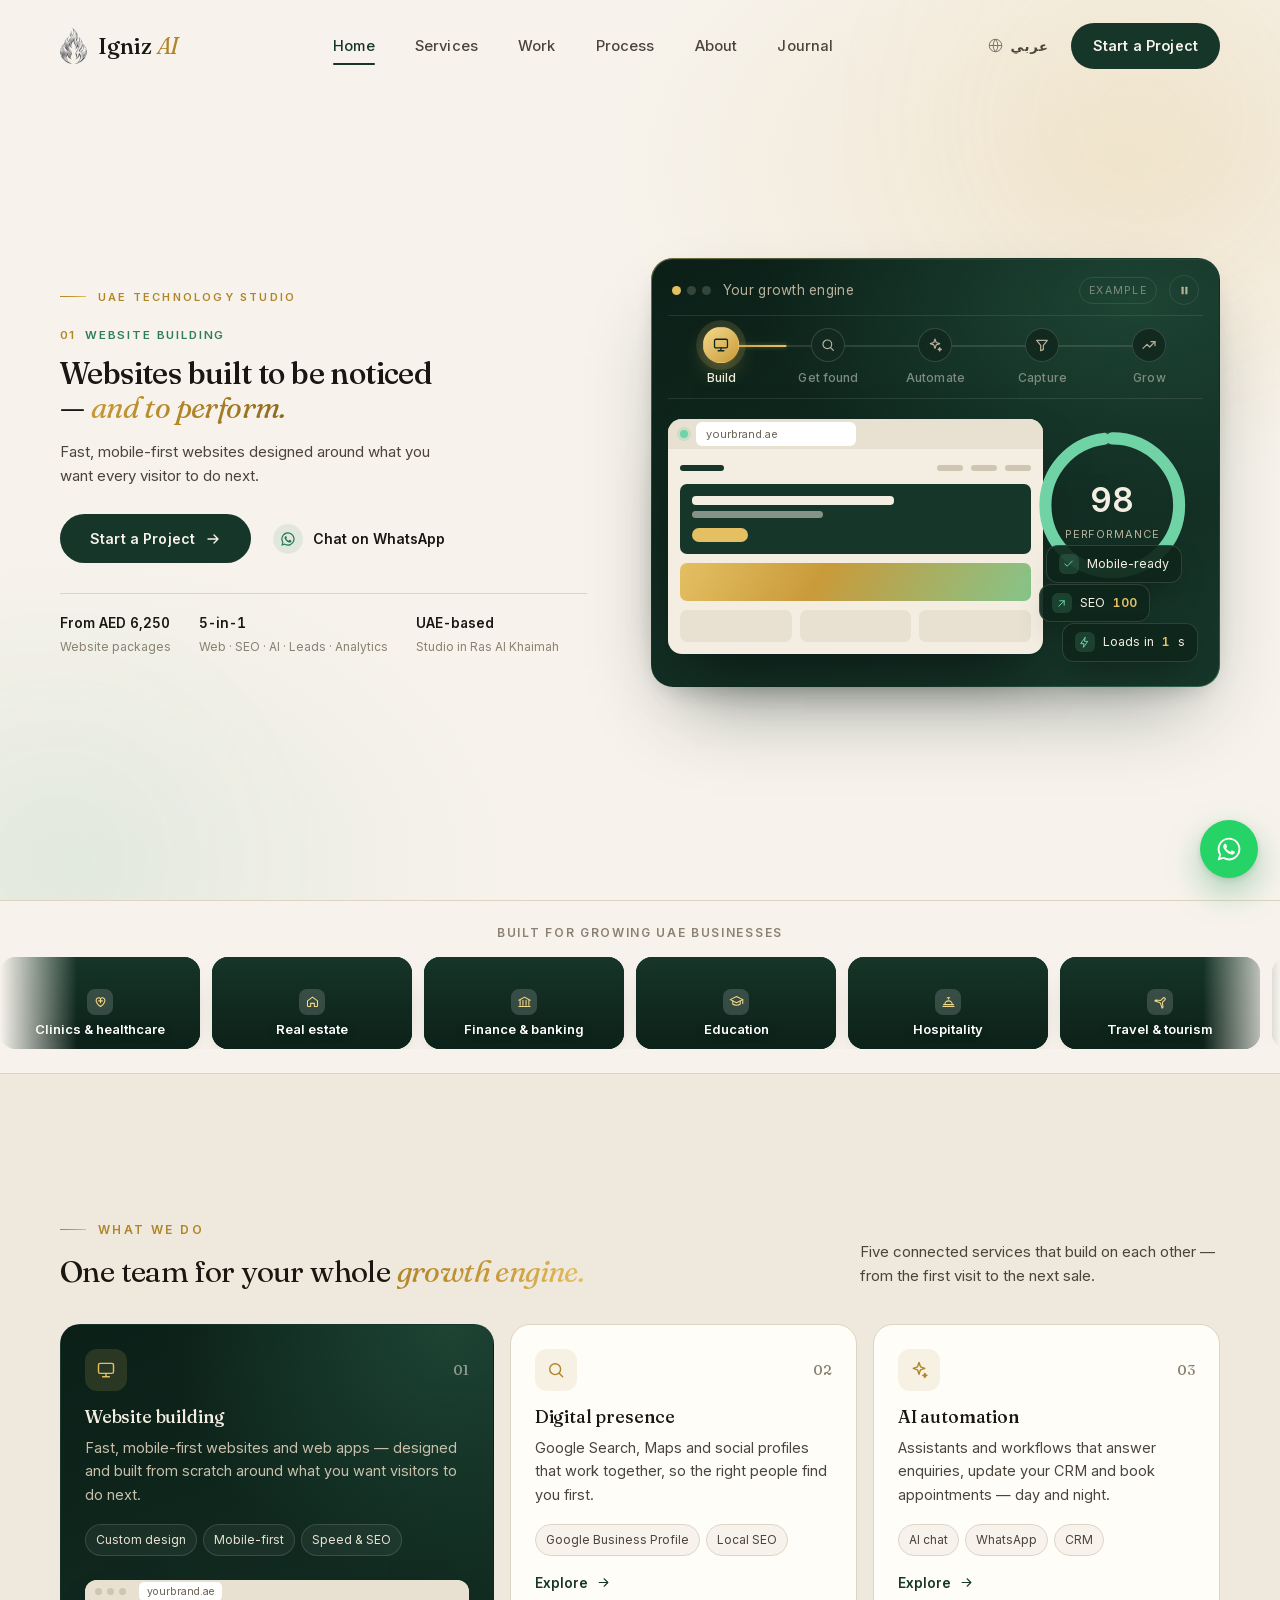
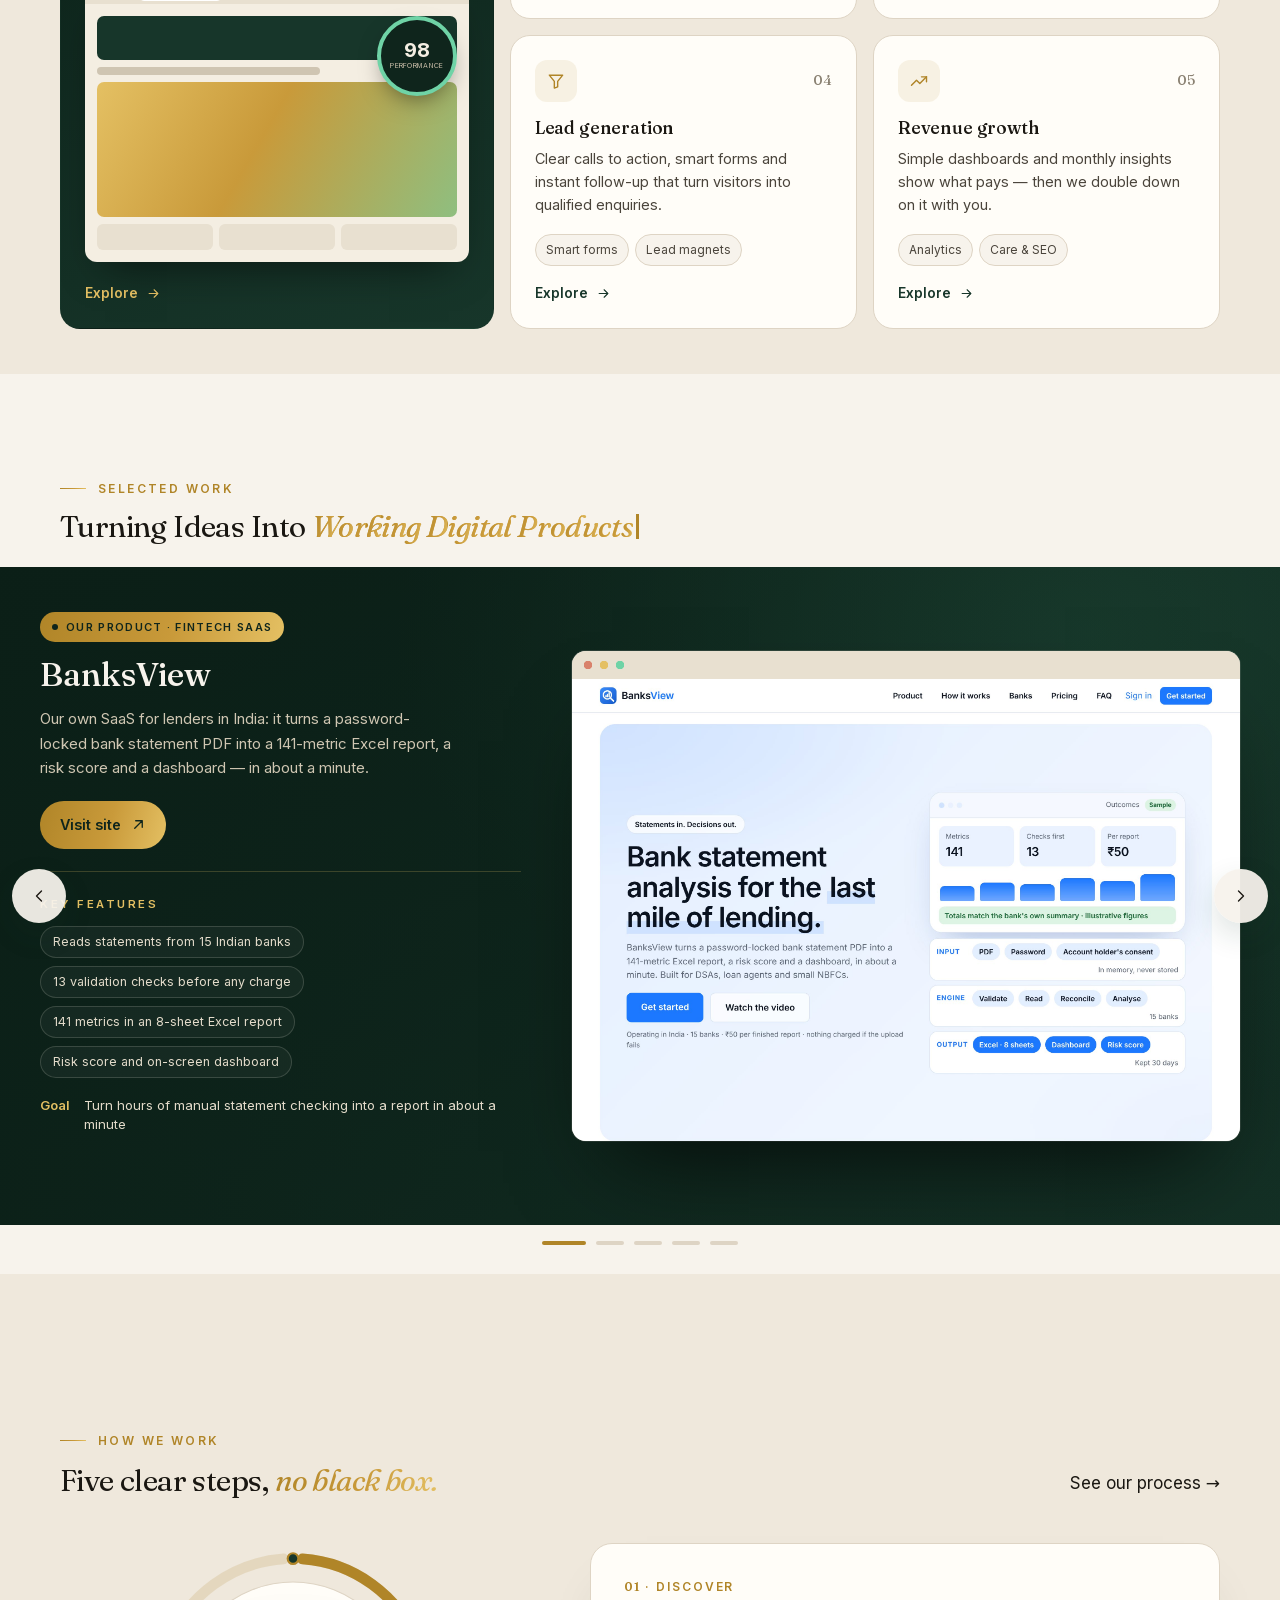
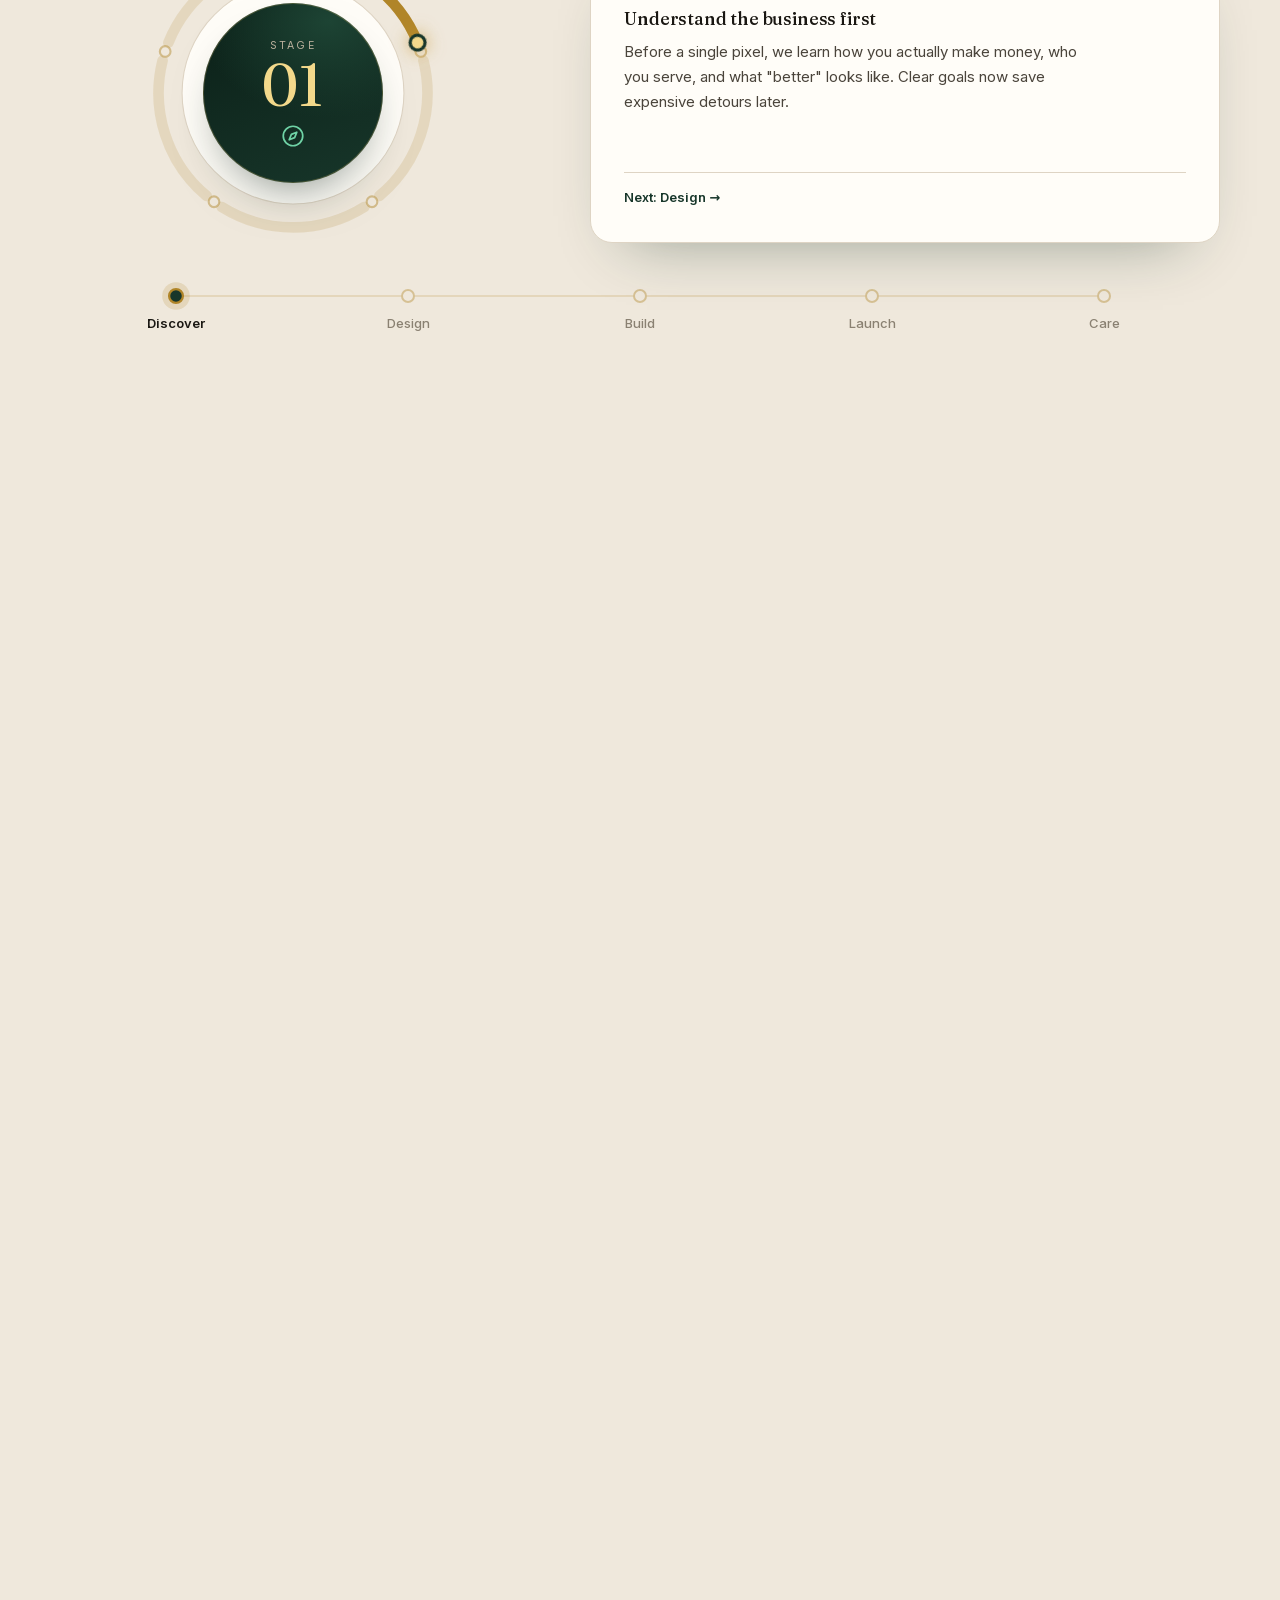
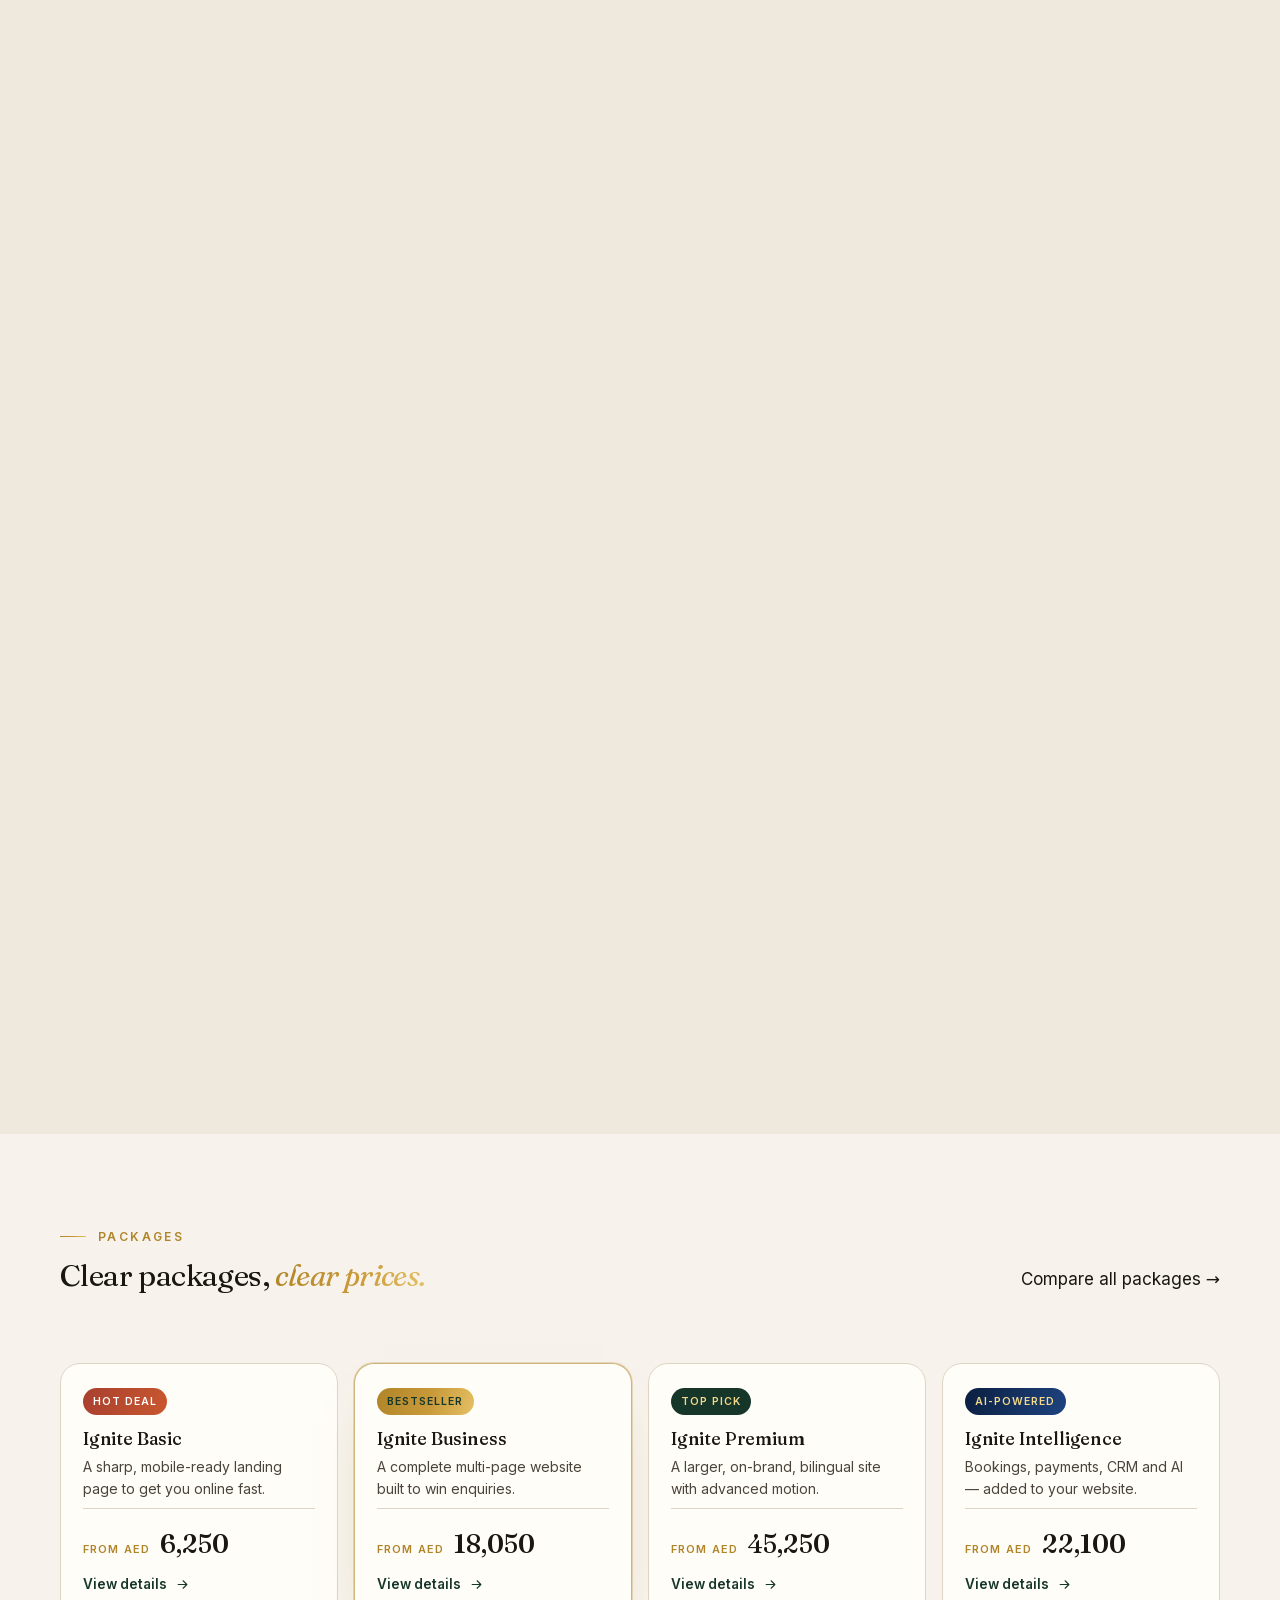
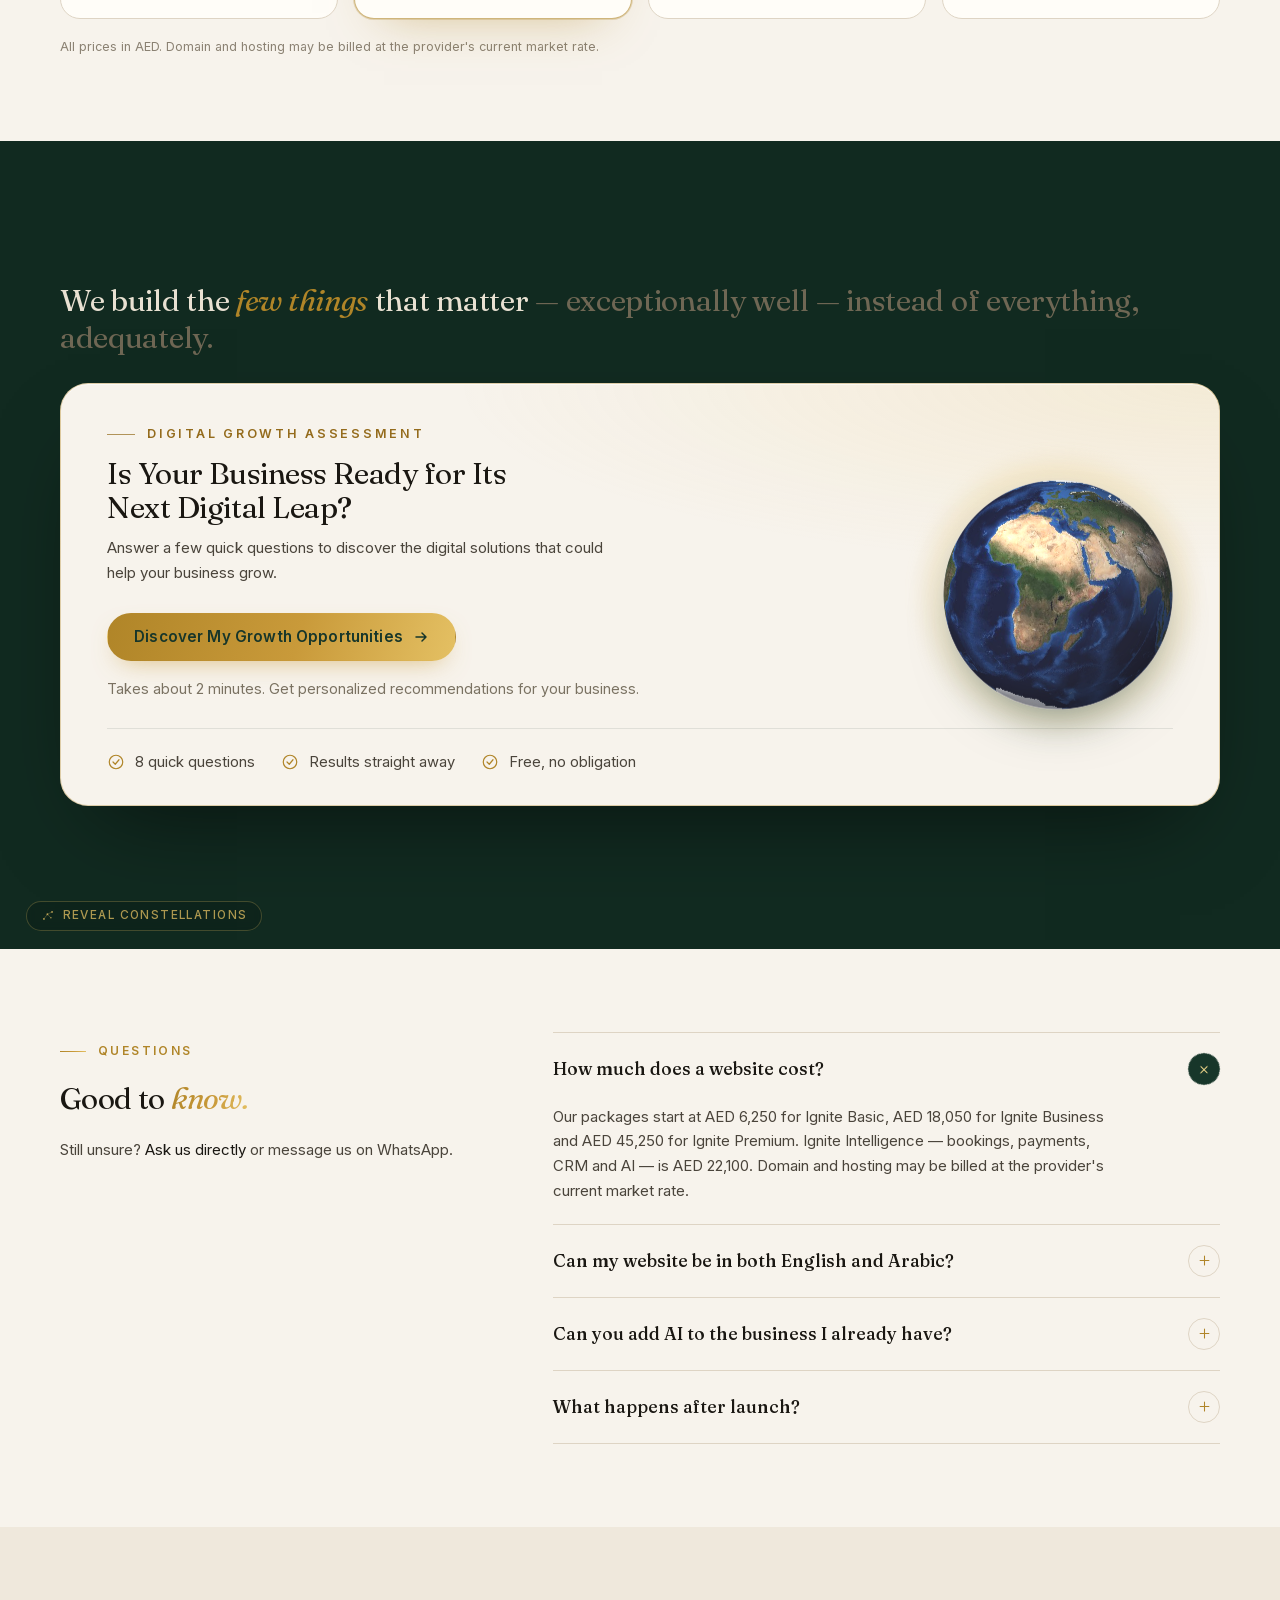
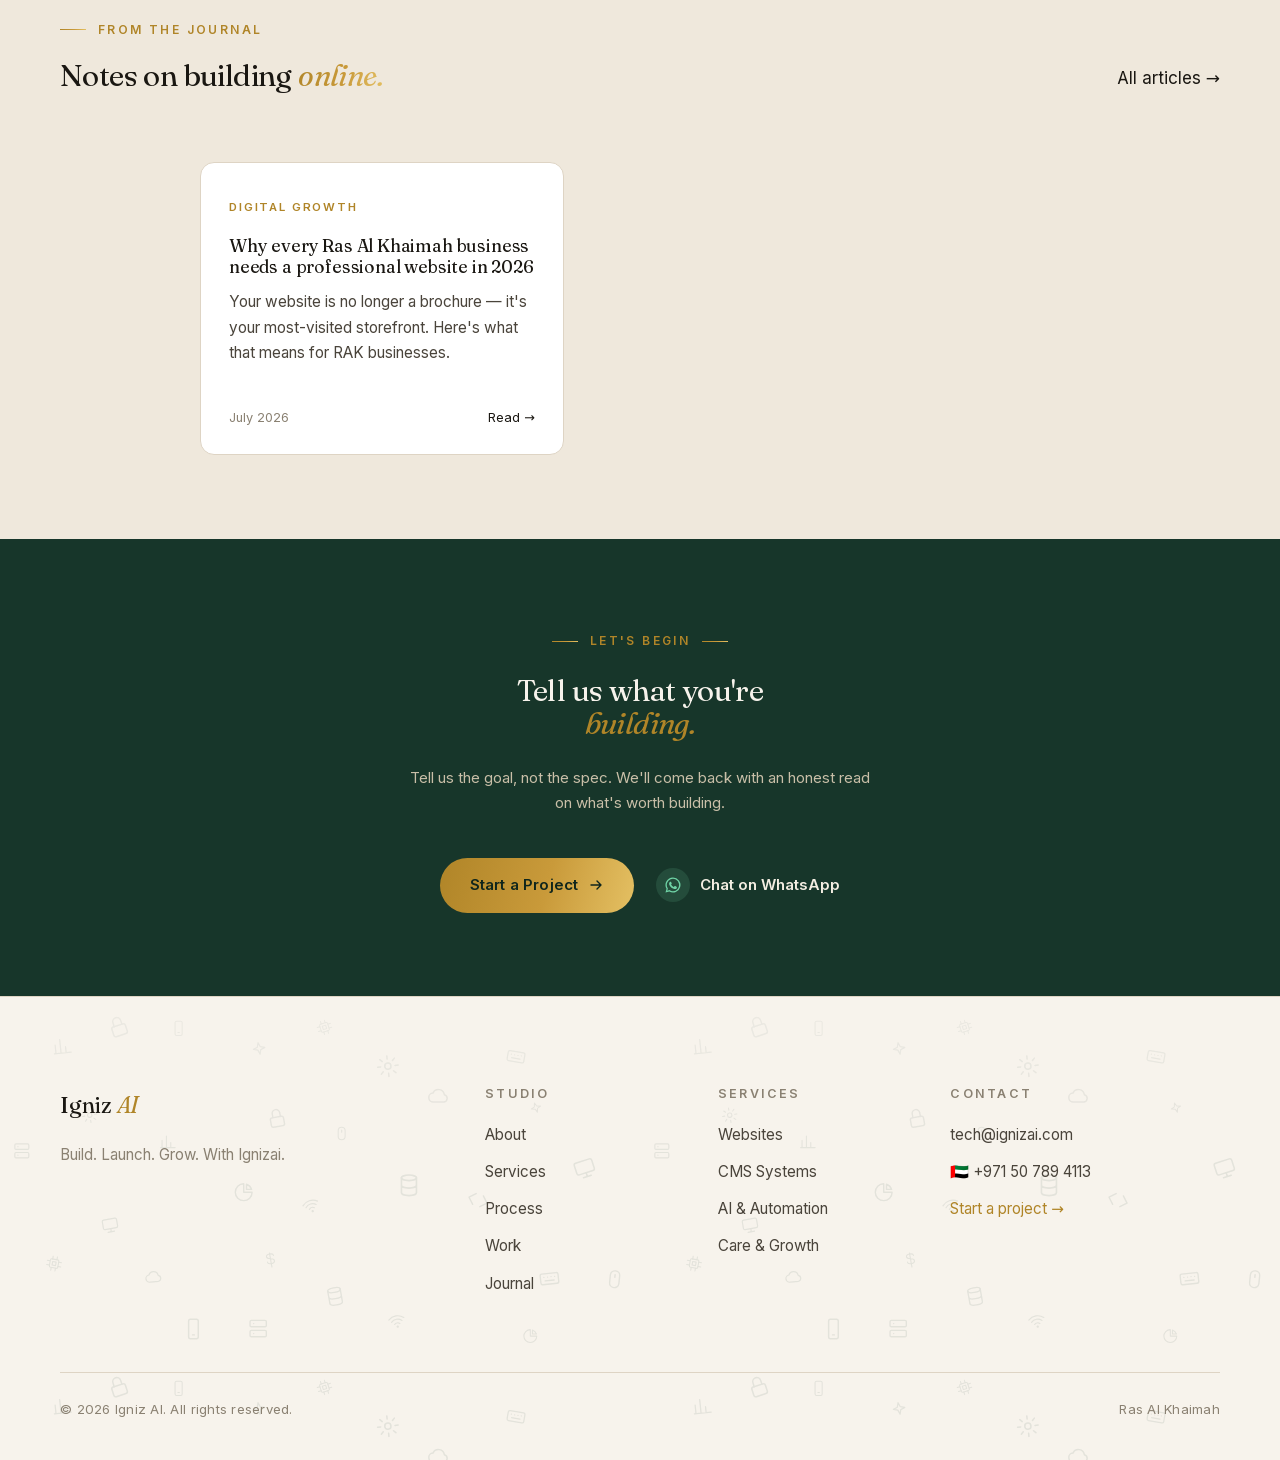
==== commit f8041615: "Ivory footer with tech-icon watermark" ====
--- a/index.html
+++ b/index.html
@@ -91,7 +91,7 @@
   </script>
   <link rel="preload" as="font" type="font/woff2" href="assets/fonts/fraunces-normal-500.woff2" crossorigin>
   <link rel="preload" as="font" type="font/woff2" href="assets/fonts/inter-normal-400.woff2" crossorigin>
-  <link rel="stylesheet" href="assets/theme.css?v=20261103u">
+  <link rel="stylesheet" href="assets/theme.css?v=20261104f">
   <link rel="stylesheet" href="assets/quiz.css?v=20261011b">
   <link rel="preconnect" href="https://images.unsplash.com" crossorigin>
 
--- a/assets/theme.css
+++ b/assets/theme.css
@@ -493,3 +493,22 @@
 .sec-head { margin-bottom:40px; }
 .sec-head h2 { margin-top:14px; }
 .sec-head .lead { margin-top:14px; }
+
+
+/* =====================================================================
+   Footer — matches the ivory nav bar, with a classy watermark of small
+   tech icons (desktop, mouse, database, charts, dollar, code, cloud,
+   chip, server, lock …) scattered at random angles.
+   ===================================================================== */
+body .footer{position:relative;overflow:hidden;isolation:isolate;background:#F7F3EC !important;color:var(--ink-2) !important;border-top:1px solid var(--line)}
+body .footer::before{content:"";position:absolute;inset:0;z-index:-1;pointer-events:none;
+  background-image:url("data:image/svg+xml,%3Csvg xmlns=%22http://www.w3.org/2000/svg%22 width=%22640%22 height=%22360%22 viewBox=%220 0 640 360%22%3E%3Cg fill=%22none%22 stroke=%22%2317362A%22 stroke-width=%221.5%22 stroke-linecap=%22round%22 stroke-linejoin=%22round%22 opacity=%220.085%22%3E%3Cg transform=%22translate(100.6 218.8) rotate(-10 9.6 9.6) scale(0.802)%22%3E%3Crect x=%223%22 y=%224%22 width=%2218%22 height=%2212%22 rx=%222%22/%3E%3Cpath d=%22M8 20h8M12 16v4%22/%3E%3C/g%3E%3Cg transform=%22translate(333.3 128.2) rotate(0 8.4 8.4) scale(0.697)%22%3E%3Crect x=%227%22 y=%223%22 width=%2210%22 height=%2218%22 rx=%225%22/%3E%3Cpath d=%22M12 7v3%22/%3E%3C/g%3E%3Cg transform=%22translate(316.2 22.1) rotate(-18 8.3 8.3) scale(0.691)%22%3E%3Crect x=%226%22 y=%226%22 width=%2212%22 height=%2212%22 rx=%222%22/%3E%3Crect x=%229.5%22 y=%229.5%22 width=%225%22 height=%225%22/%3E%3Cpath d=%22M9 2v4M15 2v4M9 18v4M15 18v4M2 9h4M2 15h4M18 9h4M18 15h4%22/%3E%3C/g%3E%3Cg transform=%22translate(51.9 39.0) rotate(-6 10.2 10.2) scale(0.847)%22%3E%3Cpath d=%22M4 20V10M10 20V4M16 20v-7M22 20H2%22/%3E%3C/g%3E%3Cg transform=%22translate(505.9 49.6) rotate(10 10.1 10.1) scale(0.844)%22%3E%3Crect x=%222%22 y=%226%22 width=%2220%22 height=%2212%22 rx=%222%22/%3E%3Cpath d=%22M6 10h.01M10 10h.01M14 10h.01M18 10h.01M7 14h10%22/%3E%3C/g%3E%3Cg transform=%22translate(387.6 314.9) rotate(-10 9.1 9.1) scale(0.760)%22%3E%3Cpath d=%22M2 9a15 15 0 0 1 20 0M5 12.5a10 10 0 0 1 14 0M8.5 16a5 5 0 0 1 7 0%22/%3E%3Ccircle cx=%2212%22 cy=%2219.5%22 r=%22.8%22/%3E%3C/g%3E%3Cg transform=%22translate(247.3 320.7) rotate(0 10.9 10.9) scale(0.907)%22%3E%3Crect x=%223%22 y=%223%22 width=%2218%22 height=%227%22 rx=%221.5%22/%3E%3Crect x=%223%22 y=%2214%22 width=%2218%22 height=%227%22 rx=%221.5%22/%3E%3Cpath d=%22M7 6.5h.01M7 17.5h.01%22/%3E%3C/g%3E%3Cg transform=%22translate(528.1 103.7) rotate(-18 8.2 8.2) scale(0.686)%22%3E%3Cpath d=%22M12 3l1.8 5.2L19 10l-5.2 1.8L12 17l-1.8-5.2L5 10l5.2-1.8z%22/%3E%3C/g%3E%3Cg transform=%22translate(81.0 109.5) rotate(-10 8.7 8.7) scale(0.727)%22%3E%3Ccircle cx=%2212%22 cy=%2212%22 r=%223%22/%3E%3Cpath d=%22M12 2v3M12 19v3M2 12h3M19 12h3M4.9 4.9l2.1 2.1M17 17l2.1 2.1M4.9 19.1L7 17M17 7l2.1-2.1%22/%3E%3C/g%3E%3Cg transform=%22translate(232.5 184.0) rotate(0 11.2 11.2) scale(0.933)%22%3E%3Cpath d=%22M21 12A9 9 0 1 1 12 3v9z%22/%3E%3Cpath d=%22M15 3.5A9 9 0 0 1 20.5 9H15z%22/%3E%3C/g%3E%3Cg transform=%22translate(265.4 109.6) rotate(-10 11.4 11.4) scale(0.950)%22%3E%3Crect x=%225%22 y=%2211%22 width=%2214%22 height=%2210%22 rx=%222%22/%3E%3Cpath d=%22M8 11V7a4 4 0 0 1 8 0v4%22/%3E%3C/g%3E%3Cg transform=%22translate(426.6 87.1) rotate(0 12.0 12.0) scale(0.998)%22%3E%3Cpath d=%22M7 18a4.5 4.5 0 0 1-.6-9 6 6 0 0 1 11.4 1.6A3.8 3.8 0 0 1 17.5 18z%22/%3E%3C/g%3E%3Cg transform=%22translate(324.2 288.5) rotate(-10 10.9 10.9) scale(0.906)%22%3E%3Cellipse cx=%2212%22 cy=%225%22 rx=%227%22 ry=%222.6%22/%3E%3Cpath d=%22M5 5v14c0 1.4 3.1 2.6 7 2.6s7-1.2 7-2.6V5M5 12c0 1.4 3.1 2.6 7 2.6s7-1.2 7-2.6%22/%3E%3C/g%3E%3Cg transform=%22translate(181.8 320.4) rotate(0 11.6 11.6) scale(0.971)%22%3E%3Crect x=%227%22 y=%222%22 width=%2210%22 height=%2220%22 rx=%222%22/%3E%3Cpath d=%22M11 18h2%22/%3E%3C/g%3E%3Cg transform=%22translate(262.1 254.4) rotate(-10 8.6 8.6) scale(0.716)%22%3E%3Cpath d=%22M12 2v20M17 6.5c0-1.9-2.2-3-5-3s-5 1.3-5 3.3 2.2 2.9 5 3.4 5 1.6 5 3.6-2.2 3.4-5 3.4-5-1.2-5-3.1%22/%3E%3C/g%3E%3Cg transform=%22translate(466.7 191.8) rotate(18 11.3 11.3) scale(0.945)%22%3E%3Cpath d=%22M8 6l-6 6 6 6M16 6l6 6-6 6%22/%3E%3C/g%3E%3Cg transform=%22translate(572.7 159.6) rotate(-18 12.2 12.2) scale(1.017)%22%3E%3Crect x=%223%22 y=%224%22 width=%2218%22 height=%2212%22 rx=%222%22/%3E%3Cpath d=%22M8 20h8M12 16v4%22/%3E%3C/g%3E%3Cg transform=%22translate(603.4 271.0) rotate(6 11.2 11.2) scale(0.936)%22%3E%3Crect x=%227%22 y=%223%22 width=%2210%22 height=%2218%22 rx=%225%22/%3E%3Cpath d=%22M12 7v3%22/%3E%3C/g%3E%3Cg transform=%22translate(45.5 258.0) rotate(10 8.6 8.6) scale(0.715)%22%3E%3Crect x=%226%22 y=%226%22 width=%2212%22 height=%2212%22 rx=%222%22/%3E%3Crect x=%229.5%22 y=%229.5%22 width=%225%22 height=%225%22/%3E%3Cpath d=%22M9 2v4M15 2v4M9 18v4M15 18v4M2 9h4M2 15h4M18 9h4M18 15h4%22/%3E%3C/g%3E%3Cg transform=%22translate(159.2 136.2) rotate(0 8.6 8.6) scale(0.721)%22%3E%3Cpath d=%22M4 20V10M10 20V4M16 20v-7M22 20H2%22/%3E%3C/g%3E%3Cg transform=%22translate(538.7 270.9) rotate(-6 10.7 10.7) scale(0.896)%22%3E%3Crect x=%222%22 y=%226%22 width=%2220%22 height=%2212%22 rx=%222%22/%3E%3Cpath d=%22M6 10h.01M10 10h.01M14 10h.01M18 10h.01M7 14h10%22/%3E%3C/g%3E%3Cg transform=%22translate(301.8 199.5) rotate(-18 9.2 9.2) scale(0.764)%22%3E%3Cpath d=%22M2 9a15 15 0 0 1 20 0M5 12.5a10 10 0 0 1 14 0M8.5 16a5 5 0 0 1 7 0%22/%3E%3Ccircle cx=%2212%22 cy=%2219.5%22 r=%22.8%22/%3E%3C/g%3E%3Cg transform=%22translate(12.5 144.6) rotate(0 9.3 9.3) scale(0.776)%22%3E%3Crect x=%223%22 y=%223%22 width=%2218%22 height=%227%22 rx=%221.5%22/%3E%3Crect x=%223%22 y=%2214%22 width=%2218%22 height=%227%22 rx=%221.5%22/%3E%3Cpath d=%22M7 6.5h.01M7 17.5h.01%22/%3E%3C/g%3E%3Cg transform=%22translate(249.4 43.1) rotate(-10 10.0 10.0) scale(0.830)%22%3E%3Cpath d=%22M12 3l1.8 5.2L19 10l-5.2 1.8L12 17l-1.8-5.2L5 10l5.2-1.8z%22/%3E%3C/g%3E%3Cg transform=%22translate(375.5 56.8) rotate(-6 12.4 12.4) scale(1.031)%22%3E%3Ccircle cx=%2212%22 cy=%2212%22 r=%223%22/%3E%3Cpath d=%22M12 2v3M12 19v3M2 12h3M19 12h3M4.9 4.9l2.1 2.1M17 17l2.1 2.1M4.9 19.1L7 17M17 7l2.1-2.1%22/%3E%3C/g%3E%3Cg transform=%22translate(521.7 330.5) rotate(0 8.6 8.6) scale(0.718)%22%3E%3Cpath d=%22M21 12A9 9 0 1 1 12 3v9z%22/%3E%3Cpath d=%22M15 3.5A9 9 0 0 1 20.5 9H15z%22/%3E%3C/g%3E%3Cg transform=%22translate(106.2 17.3) rotate(-18 12.1 12.1) scale(1.012)%22%3E%3Crect x=%225%22 y=%2211%22 width=%2214%22 height=%2210%22 rx=%222%22/%3E%3Cpath d=%22M8 11V7a4 4 0 0 1 8 0v4%22/%3E%3C/g%3E%3Cg transform=%22translate(144.0 270.3) rotate(-6 9.6 9.6) scale(0.804)%22%3E%3Cpath d=%22M7 18a4.5 4.5 0 0 1-.6-9 6 6 0 0 1 11.4 1.6A3.8 3.8 0 0 1 17.5 18z%22/%3E%3C/g%3E%3Cg transform=%22translate(396.1 175.5) rotate(0 12.9 12.9) scale(1.071)%22%3E%3Cellipse cx=%2212%22 cy=%225%22 rx=%227%22 ry=%222.6%22/%3E%3Cpath d=%22M5 5v14c0 1.4 3.1 2.6 7 2.6s7-1.2 7-2.6V5M5 12c0 1.4 3.1 2.6 7 2.6s7-1.2 7-2.6%22/%3E%3C/g%3E%3Cg transform=%22translate(170.1 22.8) rotate(0 8.5 8.5) scale(0.710)%22%3E%3Crect x=%227%22 y=%222%22 width=%2210%22 height=%2220%22 rx=%222%22/%3E%3Cpath d=%22M11 18h2%22/%3E%3C/g%3E%3C/g%3E%3C/svg%3E");background-size:640px 360px;background-repeat:repeat;
+  -webkit-mask-image:linear-gradient(180deg,rgba(0,0,0,.55) 0%,#000 35%,#000 100%);mask-image:linear-gradient(180deg,rgba(0,0,0,.55) 0%,#000 35%,#000 100%)}
+body .footer h4{color:var(--ink-3) !important}
+body .footer a{color:var(--ink-2) !important}
+body .footer a:hover{color:var(--gold) !important}
+body .footer a.link-gold{color:var(--gold) !important}
+body .footer .footer__brand .brand__name{color:var(--ink) !important}
+body .footer .footer__brand .brand__name .ital{color:var(--gold)}
+body .footer .footer__brand p{color:var(--ink-3) !important}
+body .footer .footer__bottom{border-top-color:var(--line) !important;color:var(--ink-3) !important}
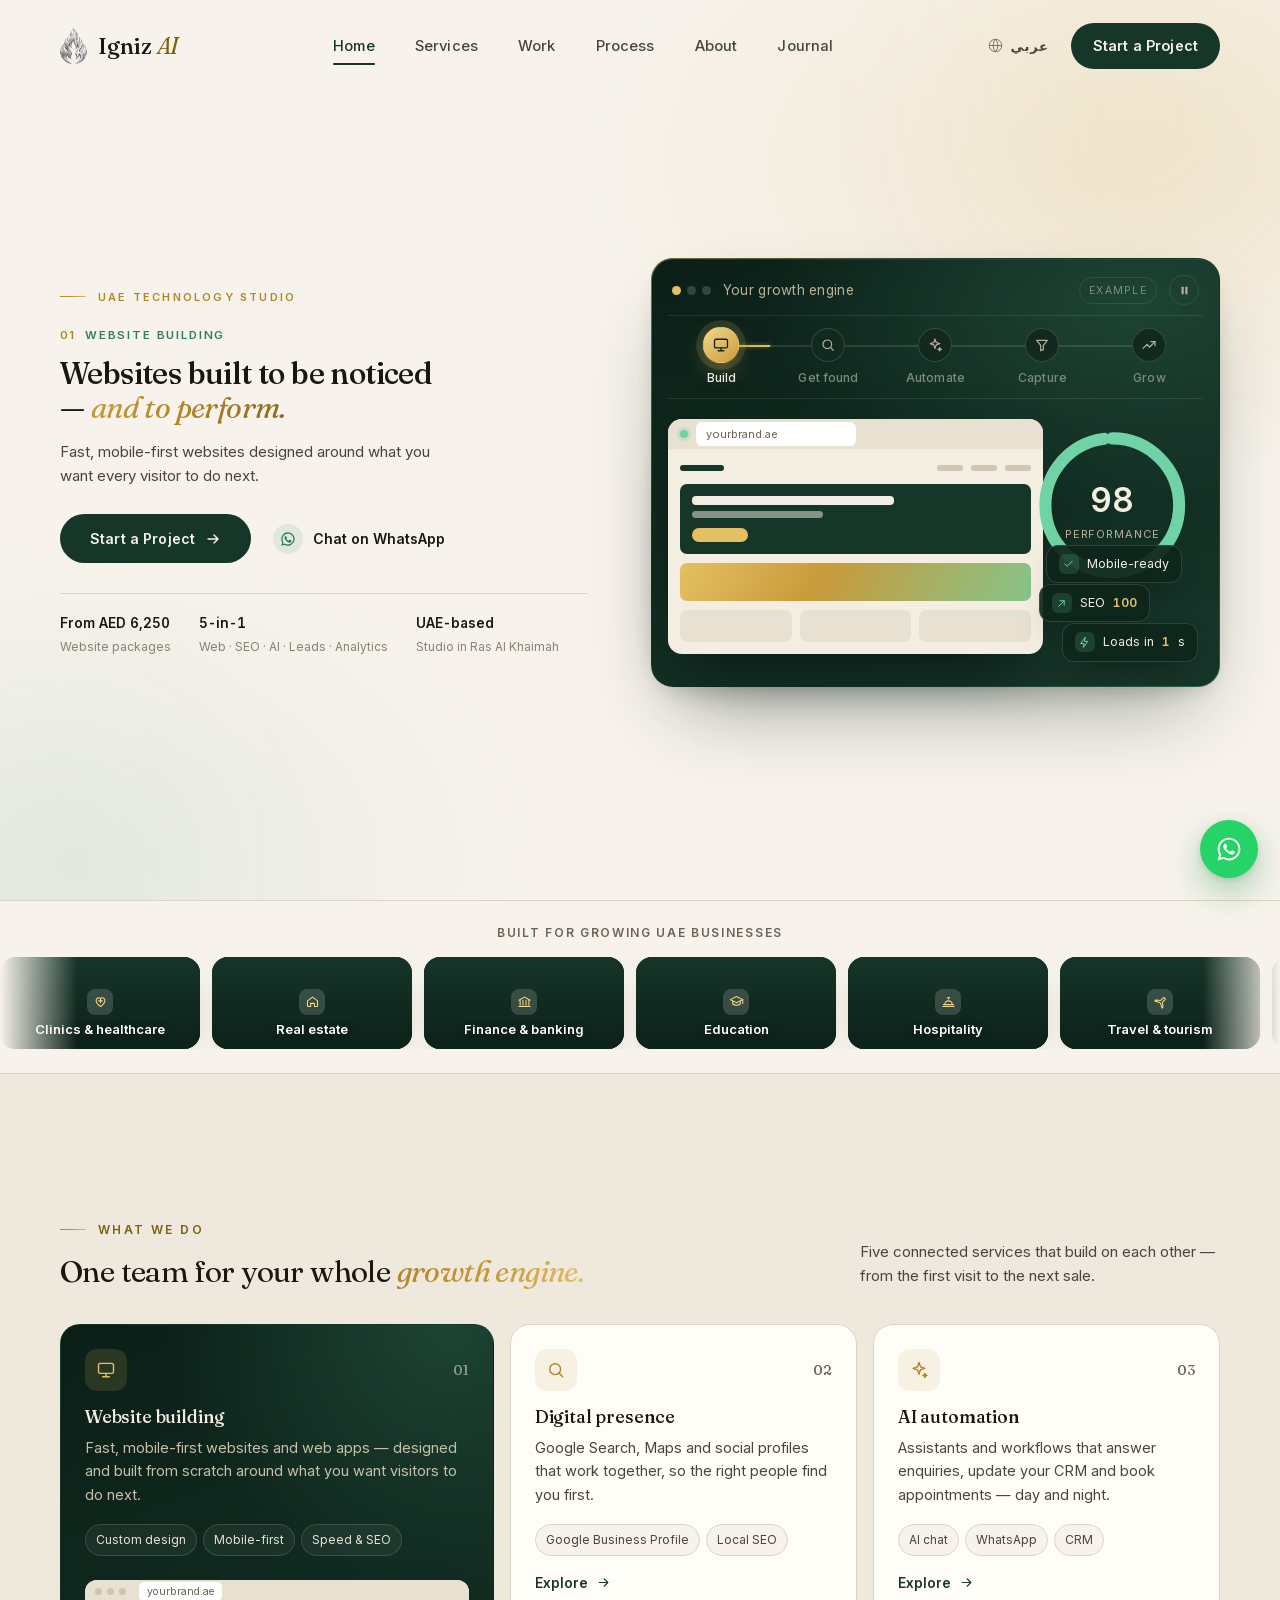
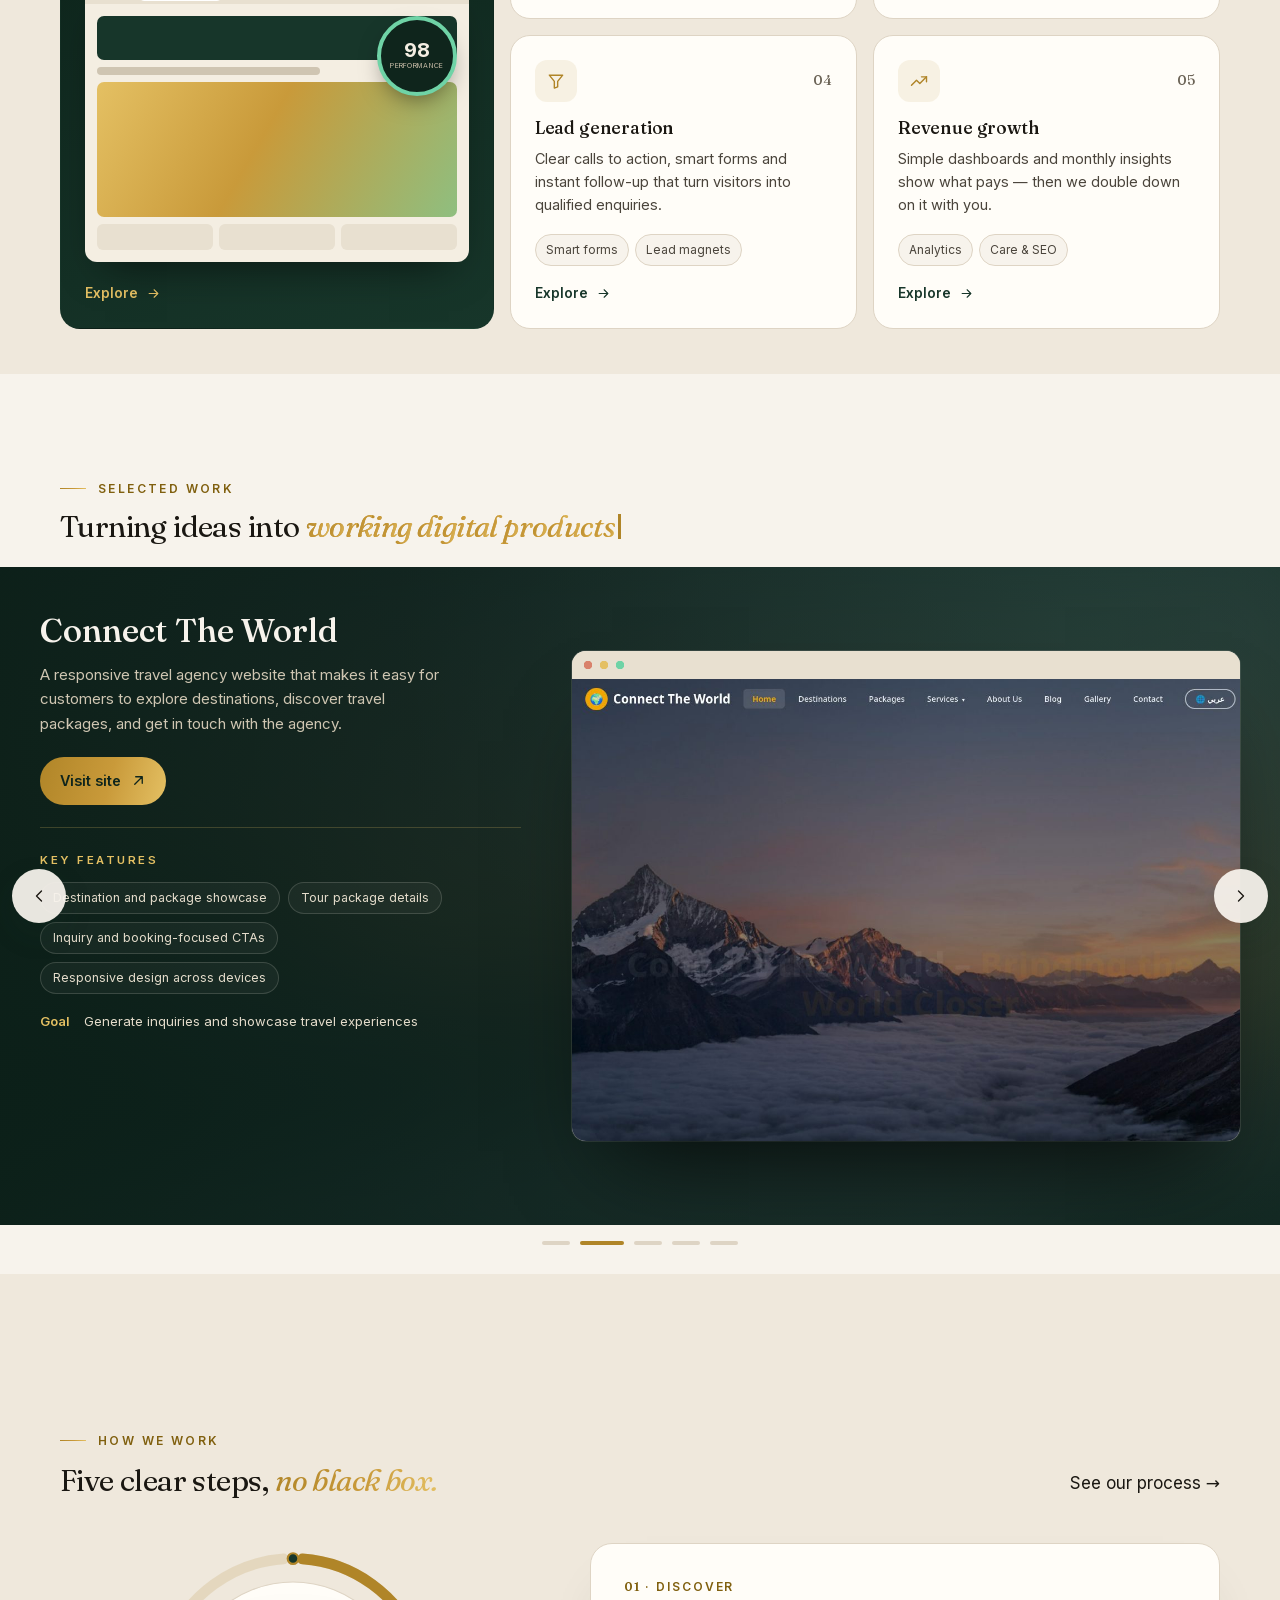
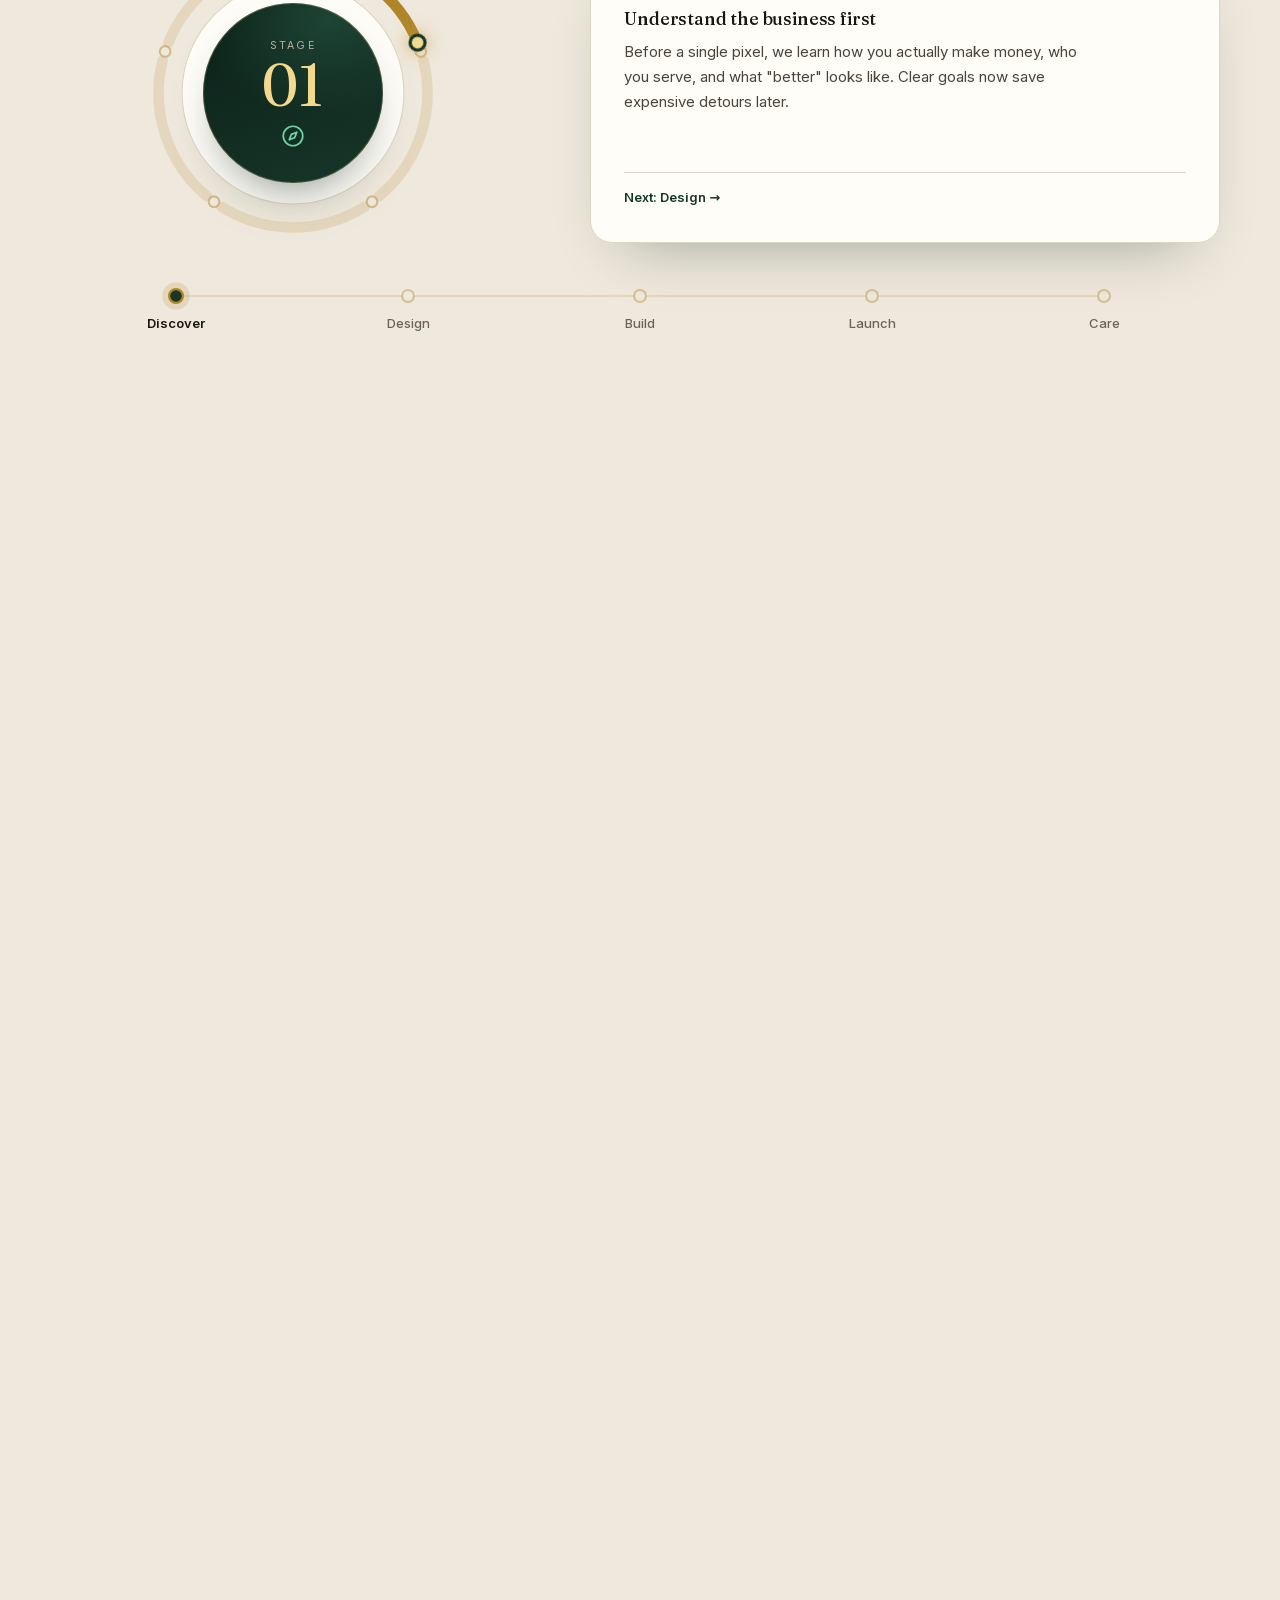
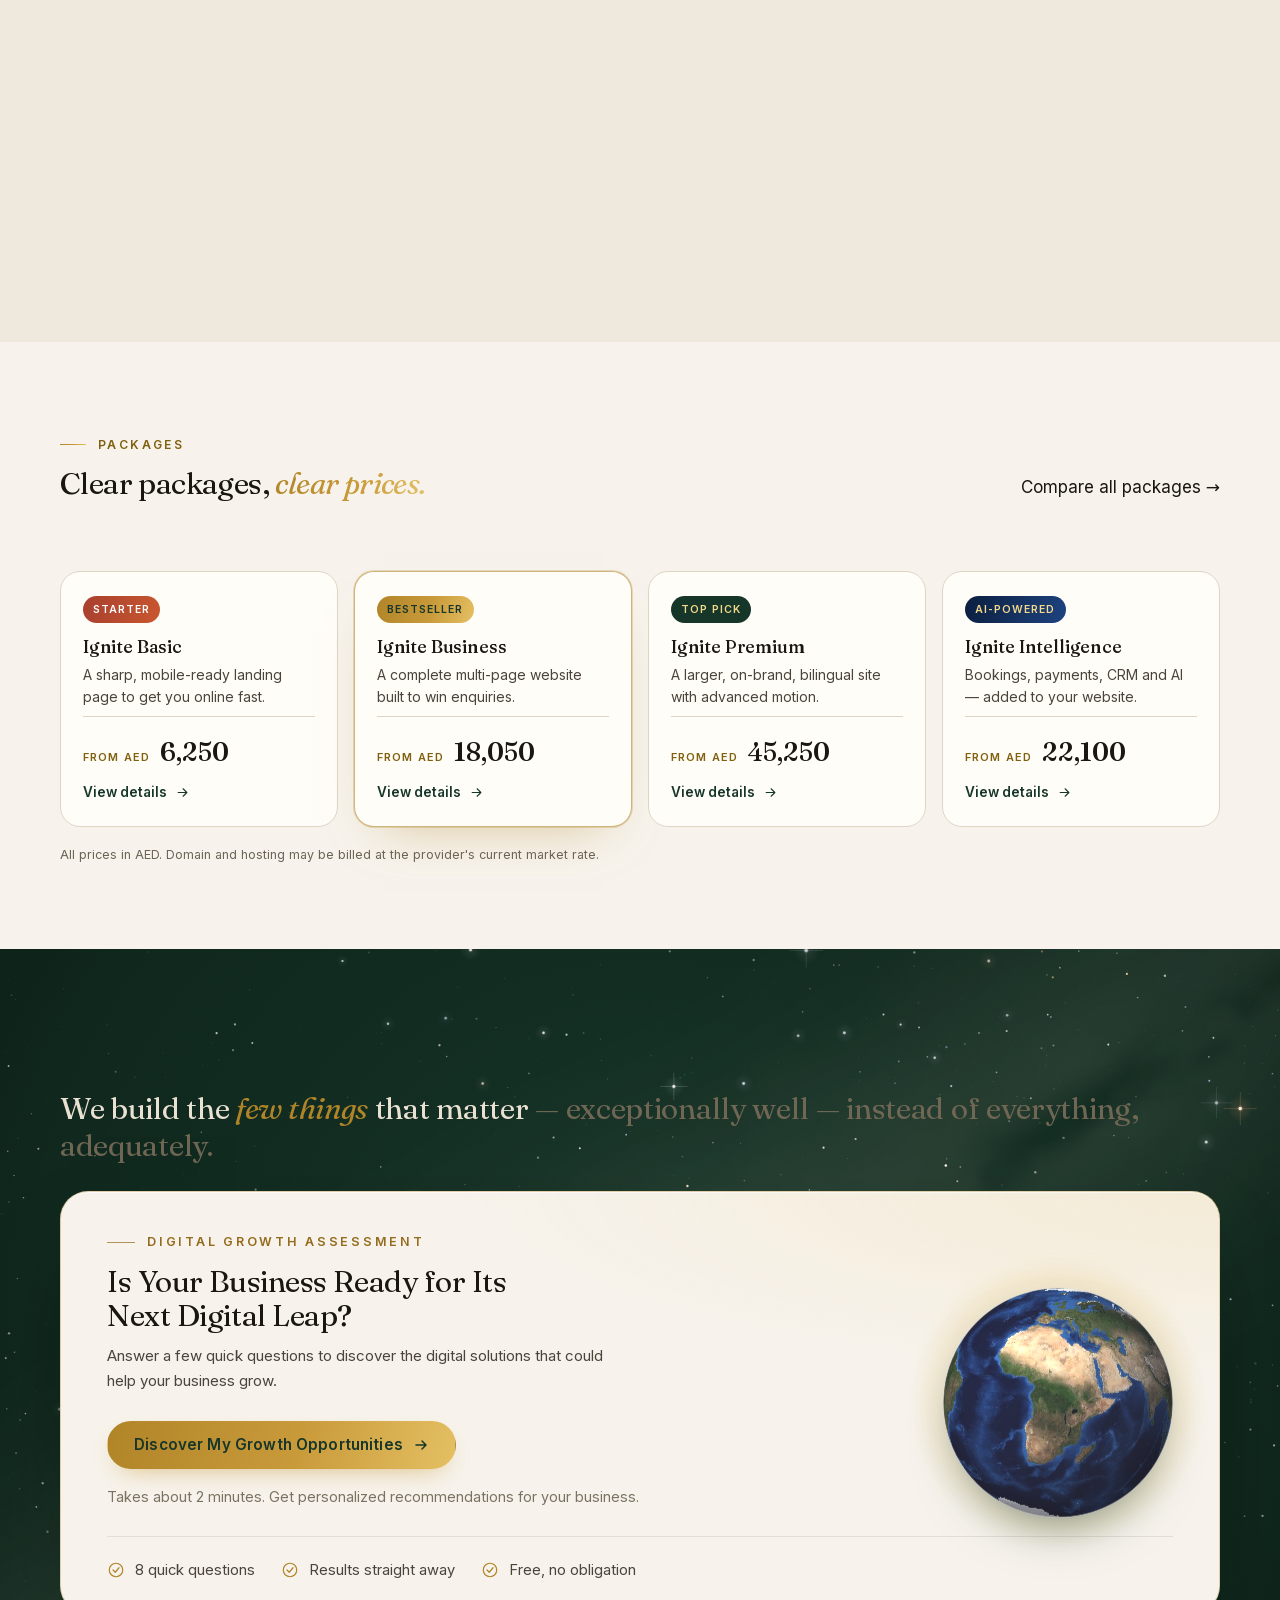
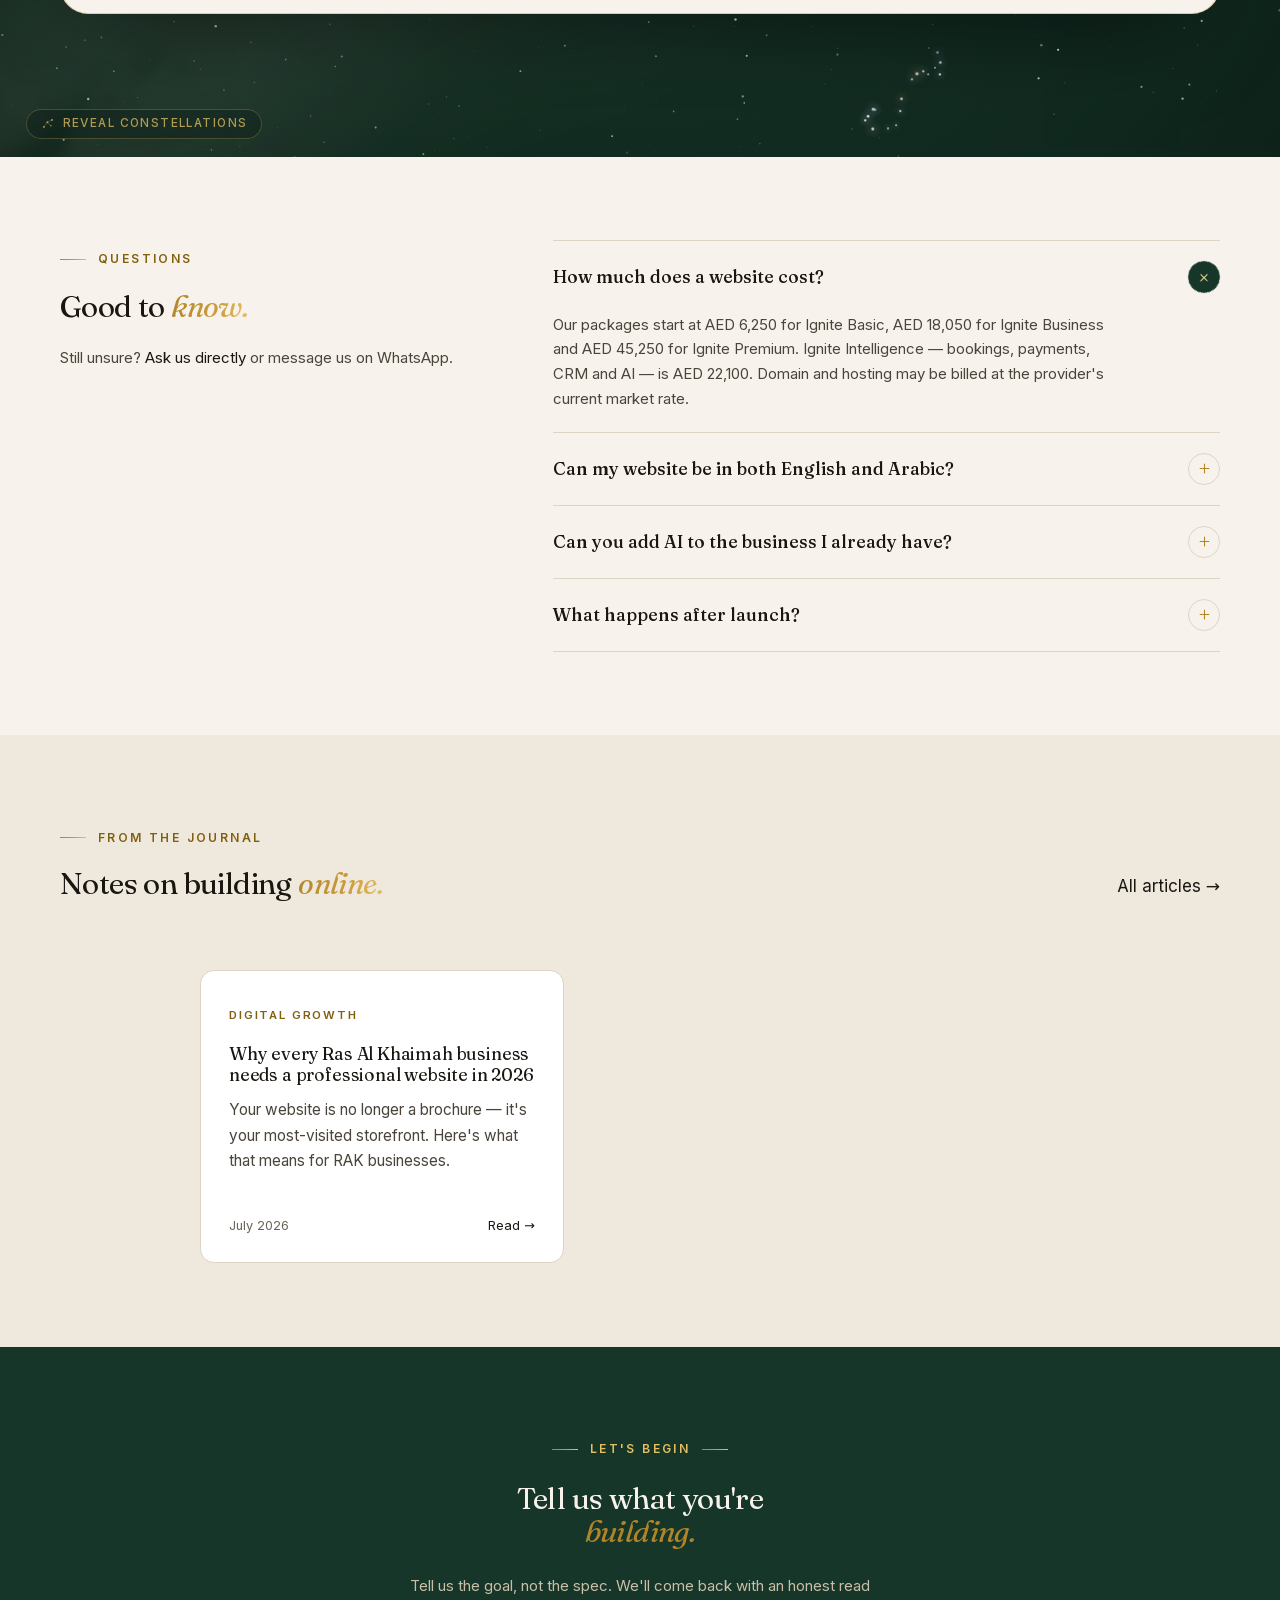
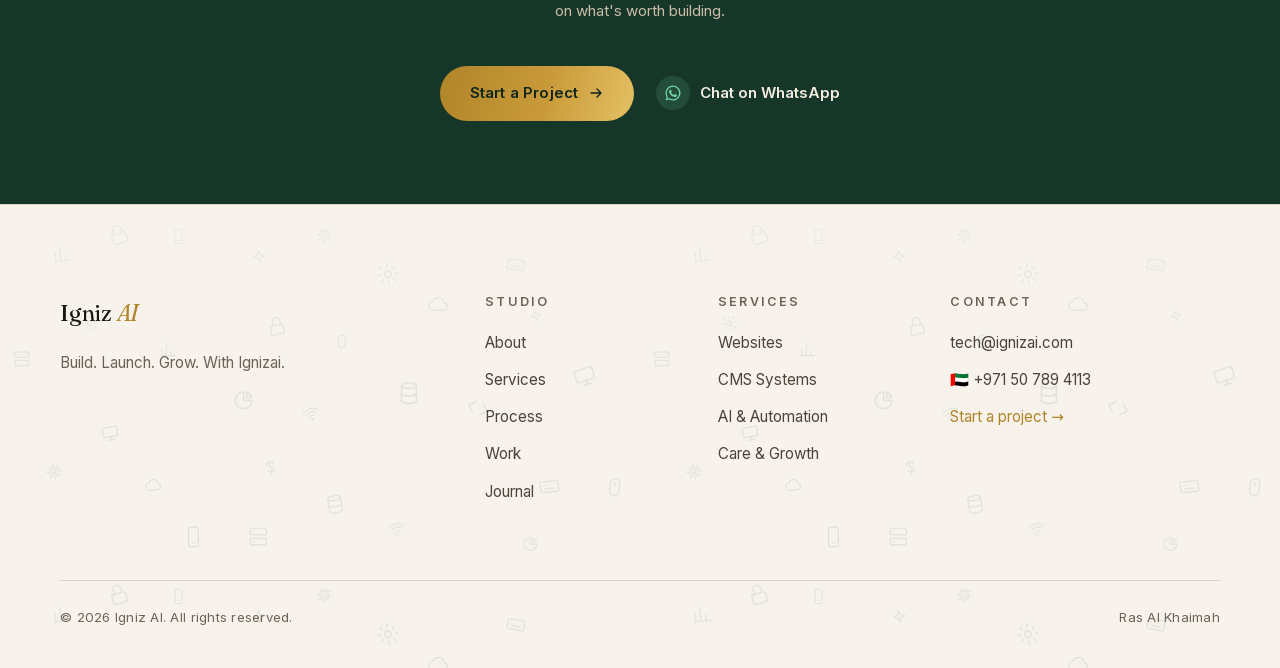
==== commit 38641b8f: "Accessibility, Arabic freeze fix, form errors, process dial, polish - Fix Arabic homepage freeze (se" ====
--- a/index.html
+++ b/index.html
@@ -91,7 +91,7 @@
   </script>
   <link rel="preload" as="font" type="font/woff2" href="assets/fonts/fraunces-normal-500.woff2" crossorigin>
   <link rel="preload" as="font" type="font/woff2" href="assets/fonts/inter-normal-400.woff2" crossorigin>
-  <link rel="stylesheet" href="assets/theme.css?v=20261104f">
+  <link rel="stylesheet" href="assets/theme.css?v=20261107">
   <link rel="stylesheet" href="assets/quiz.css?v=20261011b">
   <link rel="preconnect" href="https://images.unsplash.com" crossorigin>
 
@@ -105,7 +105,7 @@
     .brand { display:inline-flex; align-items:center; gap:11px; }
     .brand__mark { width:auto; height:36px; flex-shrink:0; display:block; }
     .brand__name { font-family:var(--font-display); font-size:1.4rem; font-weight:500; color:var(--ink); letter-spacing:-0.01em; }
-    .brand__name .ital { color:var(--gold); }
+    .brand__name .ital { color:var(--gold-ink); }
     .nav__links { display:flex; align-items:center; gap:34px; }
     .nav__links a { font-size:0.92rem; font-weight:500; color:var(--ink-2); }
     .nav__links a.active { color:var(--ink); }
@@ -258,7 +258,7 @@
       display:flex; flex-direction:column; transition:transform .5s var(--ease), box-shadow .5s var(--ease); }
     .jcard:hover { transform:translateY(-6px); box-shadow:0 26px 50px rgba(33,28,21,0.12); }
     .jcard__top { padding:28px 28px 0; }
-    .jcard__tag { font-size:.72rem; letter-spacing:.16em; text-transform:uppercase; color:var(--gold); font-weight:600; }
+    .jcard__tag { font-size:.72rem; letter-spacing:.16em; text-transform:uppercase; color:var(--gold-ink); font-weight:600; }
     .jcard__title { font-family:var(--font-display); font-size:1.4rem; line-height:1.2; color:var(--ink); margin:16px 0 12px; font-weight:400; }
     .jcard__ex { color:var(--ink-2); font-size:.96rem; padding:0 28px; flex:1; }
     .jcard__foot { padding:20px 28px 26px; display:flex; align-items:center; justify-content:space-between;
@@ -469,8 +469,8 @@
     @media (prefers-reduced-motion: reduce){ .jcard-swipe { opacity:1 !important; translate:none !important; } }
   </style>
 <link rel="stylesheet" href="assets/hero.css?v=20261103c">
-<link rel="stylesheet" href="assets/home.css?v=20261103i">
-<link rel="stylesheet" href="assets/process-dial.css?v=20261103d">
+<link rel="stylesheet" href="assets/home.css?v=20261107">
+<link rel="stylesheet" href="assets/process-dial.css?v=20261107">
 </head>
 <body>
 
@@ -523,6 +523,7 @@
     <span id="langBtnLabelMobile">عربي</span>
   </button>
 </div>
+<main id="main">
 
 <!-- ===== Hero ===== -->
 <header class="hero hx" id="hero">
@@ -768,7 +769,7 @@
     <div class="sec-head reveal" style="display:flex;justify-content:space-between;align-items:flex-end;max-width:none;gap:24px;flex-wrap:wrap">
       <div>
         <span class="eyebrow" data-i18n="show-eyebrow">Selected work</span>
-        <h2 style="margin-top:20px" data-i18n-html="show-h" data-typewriter aria-label="Turning Ideas Into Working Digital Products">Turning Ideas Into <span class="ital gold-text">Working Digital Products</span></h2>
+        <h2 style="margin-top:20px" data-i18n-html="show-h" data-typewriter aria-label="Turning ideas into working digital products">Turning ideas into <span class="ital gold-text">working digital products</span></h2>
       </div>
     </div>
     <div class="work-carousel reveal" id="workCarousel" role="region" aria-roledescription="carousel" aria-label="Selected work">
@@ -1012,7 +1013,7 @@
     </div>
     <div class="hm-pk__grid">
       <a class="hm-pk__card reveal reveal-d1" href="services.html#packages">
-        <span class="hm-pk__badge hm-pk__badge--hot">Hot deal</span>
+        <span class="hm-pk__badge hm-pk__badge--hot">Starter</span>
         <h3 class="hm-pk__name">Ignite Basic</h3>
         <p class="hm-pk__tag">A sharp, mobile-ready landing page to get you online fast.</p>
         <span class="hm-pk__price"><small>From AED</small> 6,250</span>
@@ -1114,6 +1115,7 @@
 </section>
 
 <!-- ===== Footer ===== -->
+</main>
 <footer class="footer">
   <div class="container">
     <div class="footer__grid">
@@ -1189,12 +1191,12 @@
   replay('.jcard-swipe', 260);
 })();
 </script>
-<script src="assets/i18n.js"></script>
+<script src="assets/i18n.js?v=20261107"></script>
 <script src="assets/quiz.js?v=20261015" defer></script>
 <script src="assets/space.js?v=20261011c" defer></script>
-<script src="assets/editorial.js?v=20261020" defer></script>
+<script src="assets/editorial.js?v=20261107" defer></script>
 <script src="assets/hero.js?v=20261103" defer></script>
-<script src="assets/home.js?v=20261103i" defer></script>
-<script src="assets/process-dial.js?v=20261103" defer></script>
+<script src="assets/home.js?v=20261107" defer></script>
+<script src="assets/process-dial.js?v=20261107" defer></script>
 </body>
 </html>
--- a/assets/theme.css
+++ b/assets/theme.css
@@ -49,9 +49,10 @@
   --espresso:  var(--forest);   /* back-compat alias (was brown) */
   --ink:       #1A1712;   /* headings */
   --ink-2:     #4A443B;   /* body */
-  --ink-3:     #8A8172;   /* muted */
+  --ink-3:     #6B6356;   /* muted (4.5:1+ on every ivory surface) */
   --line:      #DED4C4;   /* hairline */
-  --gold:      #B08528;   /* forged gold accent */
+  --gold:      #B08528;   /* forged gold accent (large text, lines, icons) */
+  --gold-ink:  #80600F;   /* gold for small text on ivory: 4.8:1+ */
   --gold-2:    #C99A3A;   /* bright gold (hover / gradient top) */
   --gold-soft: rgba(176,133,40,0.12);
   --ok:        #4F7A52;
@@ -127,7 +128,7 @@
 .eyebrow {
   display:inline-flex; align-items:center; gap:12px;
   font-family:var(--font-body); font-size:var(--fs-eyebrow); font-weight:600;
-  letter-spacing:0.24em; text-transform:uppercase; color:var(--gold);
+  letter-spacing:0.24em; text-transform:uppercase; color:var(--gold-ink);
 }
 .eyebrow::before { content:''; width:26px; height:1px; background:var(--grad-gold); }
 .eyebrow--center::after { content:''; width:26px; height:1px; background:var(--grad-gold); }
@@ -203,7 +204,7 @@
 .brand { display:inline-flex; align-items:center; gap:11px; }
 .brand__mark { width:auto; height:36px; flex-shrink:0; display:block; }
 .brand__name { font-family:var(--font-display); font-size:1.4rem; font-weight:500; color:var(--ink); letter-spacing:-0.01em; }
-.brand__name .ital { color:var(--gold); }
+.brand__name .ital { color:var(--gold-ink); }
 .nav__links { display:flex; align-items:center; gap:34px; }
 .nav__links a { font-size:0.92rem; font-weight:500; color:var(--ink-2); transition:color .3s; }
 .nav__links a:hover, .nav__links a.active { color:var(--ink); }
@@ -295,7 +296,7 @@
 .prose h3 { font-family:var(--font-display); font-weight:500; font-size:1.35rem; color:var(--ink); margin-top:1.4em; margin-bottom:.4em; }
 .prose h2 .ital, .prose h3 .ital { color:var(--gold); font-style:italic; }
 .prose strong { color:var(--ink); font-weight:600; }
-.prose a { color:var(--gold); text-decoration:underline; text-underline-offset:3px; text-decoration-thickness:1px; }
+.prose a { color:var(--gold-ink); text-decoration:underline; text-underline-offset:3px; text-decoration-thickness:1px; }
 .prose ul, .prose ol { padding-left:1.3em; }
 .prose li { margin-bottom:.55em; }
 .prose ul li::marker { color:var(--gold); }
@@ -311,7 +312,7 @@
 .prose .back-to-blog { display:none; }
 .prose .highlight { background:var(--bg-alt); border-left:2px solid var(--gold); padding:18px 24px;
   border-radius:0 var(--radius-sm) var(--radius-sm) 0; color:var(--ink); font-size:1rem; }
-.prose .highlight strong { color:var(--gold); }
+.prose .highlight strong { color:var(--gold-ink); }
 
 /* ============================================================
    RTL / ARABIC
@@ -395,7 +396,11 @@
   .wa-float:hover { transform:none; }
   .wa-float:active { transform:scale(.94); }
   body .footer { padding-bottom:calc(84px + env(safe-area-inset-bottom)); }
-}
+  /* while the page scrolls, the button shrinks and fades so it never sits on the text being read */
+  .wa-float { transition:opacity .25s ease, transform .25s ease, box-shadow .25s ease; }
+  .wa-float.is-scrolling { opacity:.18; transform:scale(.72); pointer-events:none; }
+}
+@media (prefers-reduced-motion: reduce){ .wa-float.is-scrolling { transform:none; } }
 @media print { .wa-float { display:none; } }
 
 /* ---------- Nav links: forest-green glass tab on hover ---------- */
@@ -512,3 +517,6 @@
 body .footer .footer__brand .brand__name .ital{color:var(--gold)}
 body .footer .footer__brand p{color:var(--ink-3) !important}
 body .footer .footer__bottom{border-top-color:var(--line) !important;color:var(--ink-3) !important}
+
+/* Contrast: eyebrows on the dark closing band use the bright gold */
+.cta-band .eyebrow, .section--dark .eyebrow { color:#E4C063; }
--- a/assets/home.css
+++ b/assets/home.css
@@ -79,7 +79,7 @@
 .hm-pk__name{font-family:var(--font-display);font-weight:500;margin:0;color:var(--ink)}
 .hm-pk__tag{margin:0;font-size:14px;line-height:1.55;color:var(--ink-2);min-height:3.1em}
 .hm-pk__price{margin-top:auto;padding-top:14px;border-top:1px solid var(--line);font-family:var(--font-display);font-size:26px;color:var(--ink);font-weight:500}
-.hm-pk__price small{font-family:var(--font-body);font-size:11px;letter-spacing:.1em;text-transform:uppercase;color:var(--gold);font-weight:600;margin-right:4px}
+.hm-pk__price small{font-family:var(--font-body);font-size:11px;letter-spacing:.1em;text-transform:uppercase;color:var(--gold-ink);font-weight:600;margin-right:4px}
 .hm-pk__more{display:inline-flex;align-items:center;gap:8px;font-size:13.5px;font-weight:600;color:var(--forest)}
 .hm-pk__more svg{width:15px;height:15px;transition:transform .3s var(--ease)}
 .hm-pk__card:hover .hm-pk__more svg{transform:translateX(4px)}
--- a/assets/process-dial.css
+++ b/assets/process-dial.css
@@ -6,7 +6,7 @@
    Everything is tied to scroll position, so scrolling up rewinds it.
    ===================================================================== */
 .hpx{position:relative;background:var(--bg-alt);padding:0 !important}
-.hpx__pin{position:relative;height:calc(100vh + (var(--n) - 1) * 60vh)}
+.hpx__pin{position:relative;height:calc(100vh + (var(--n) - 1) * 38vh)}
 .hpx__sticky{position:sticky;top:var(--nav-h,72px);height:calc(100vh - var(--nav-h,72px));display:flex;align-items:center;overflow:hidden}
 .hpx__sticky > .container{width:100%}
 .hpx__head{margin-bottom:clamp(20px,4vh,40px) !important}
@@ -36,7 +36,7 @@
 .hpx__cards{position:relative;height:clamp(250px,34vh,300px)}
 .hpx__card{position:absolute;inset:0;display:flex;flex-direction:column;gap:12px;padding:clamp(22px,2.6vw,34px);border-radius:22px;
   background:#FFFDF8;border:1px solid var(--line);box-shadow:0 30px 60px -36px rgba(23,54,42,.45);will-change:transform,opacity;transform-origin:50% 0}
-.hpx__card-kicker{font-size:12px;letter-spacing:.16em;text-transform:uppercase;color:var(--gold);font-weight:600}
+.hpx__card-kicker{font-size:12px;letter-spacing:.16em;text-transform:uppercase;color:var(--gold-ink);font-weight:600}
 .hpx__card-kicker b{font-family:var(--font-display);font-weight:500;letter-spacing:.04em}
 .hpx__card-title{font-family:var(--font-display);font-weight:500;margin:0;color:var(--ink)}
 .hpx__card-desc{margin:0;font-size:15px;line-height:1.65;color:var(--ink-2);max-width:52ch}
